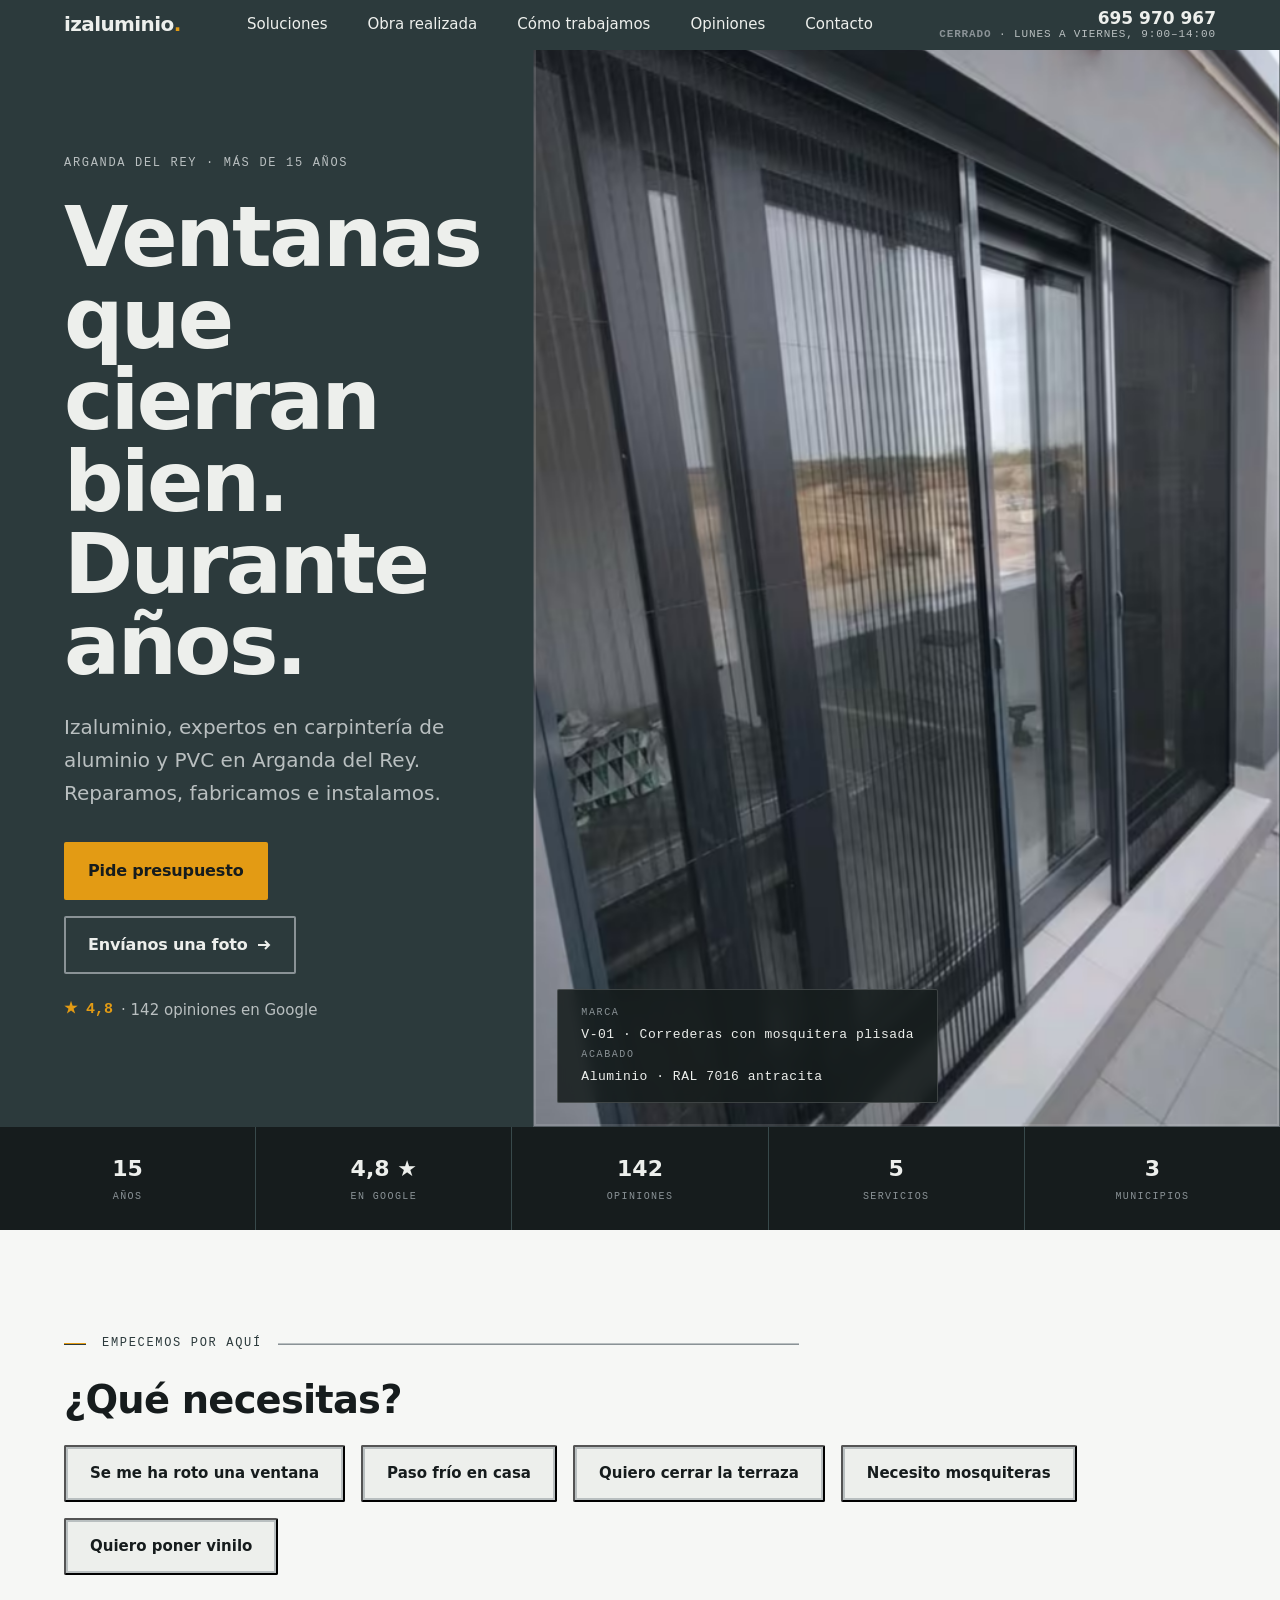
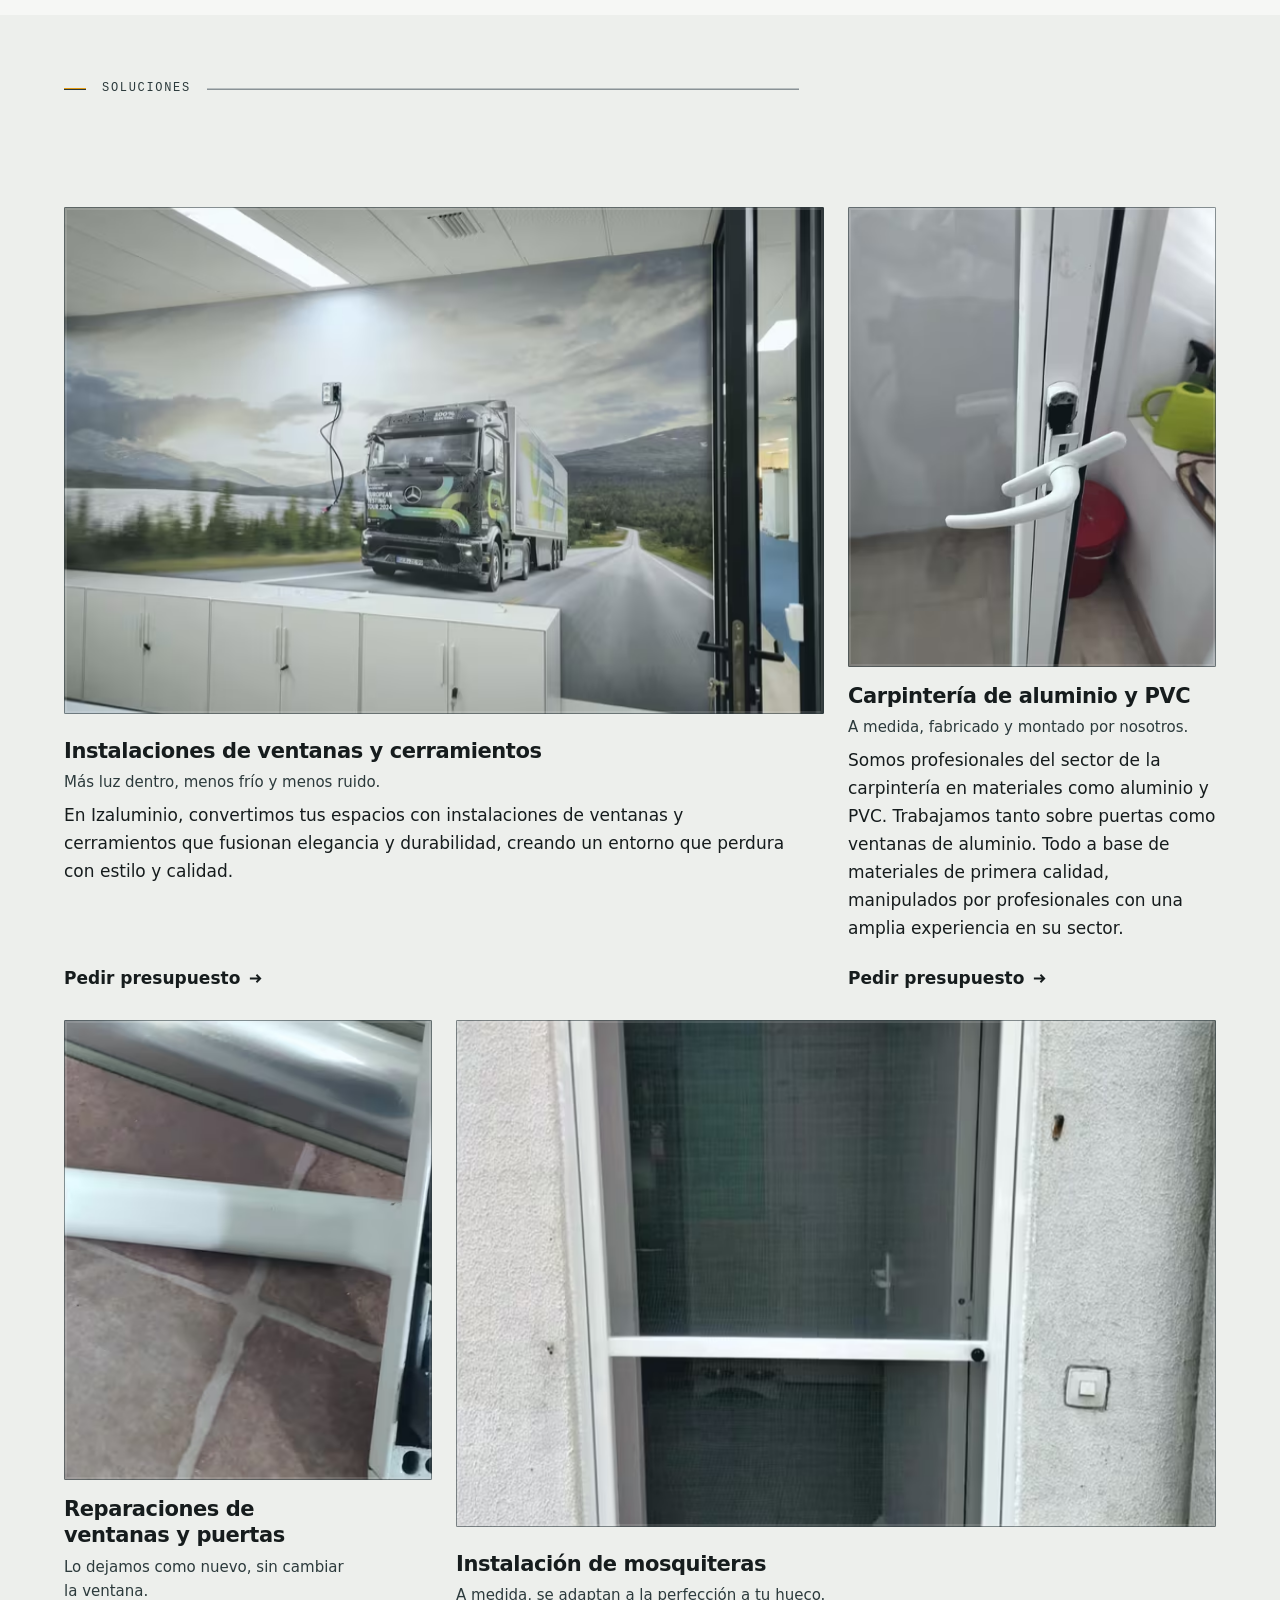
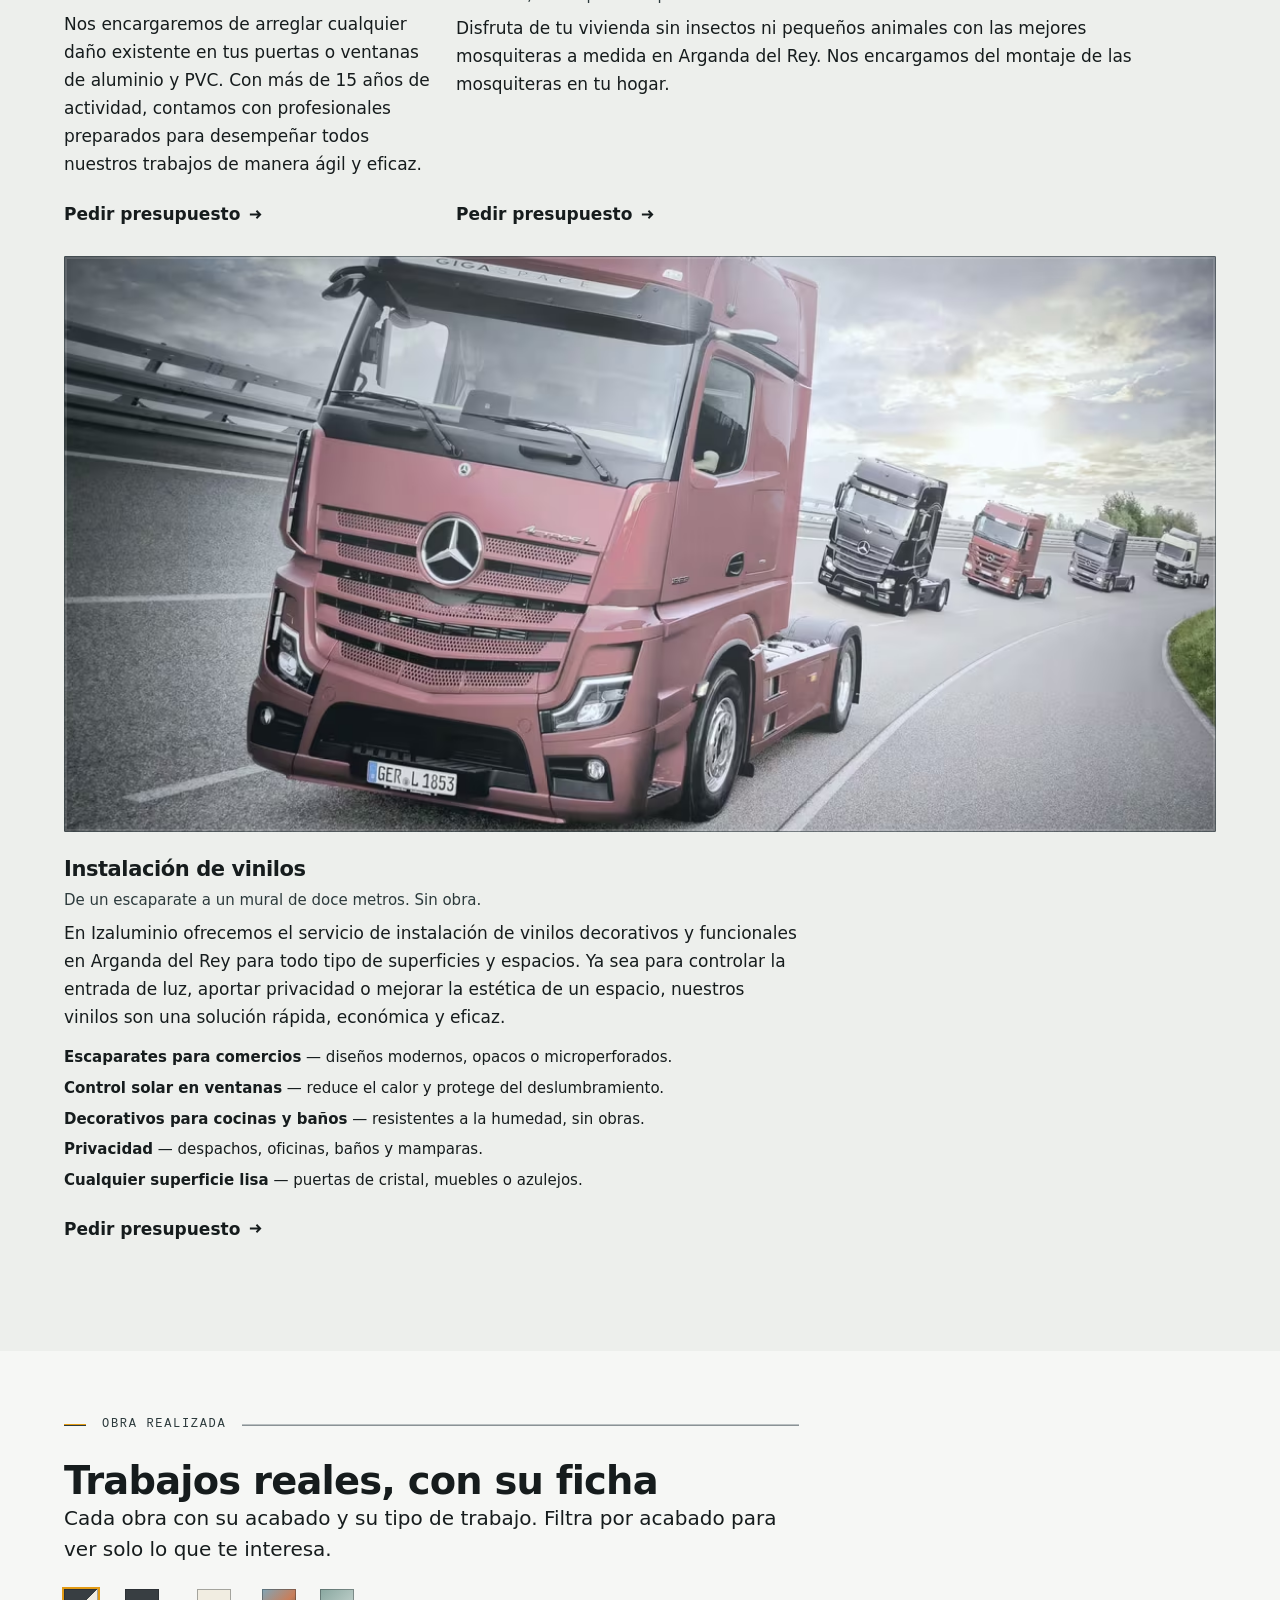
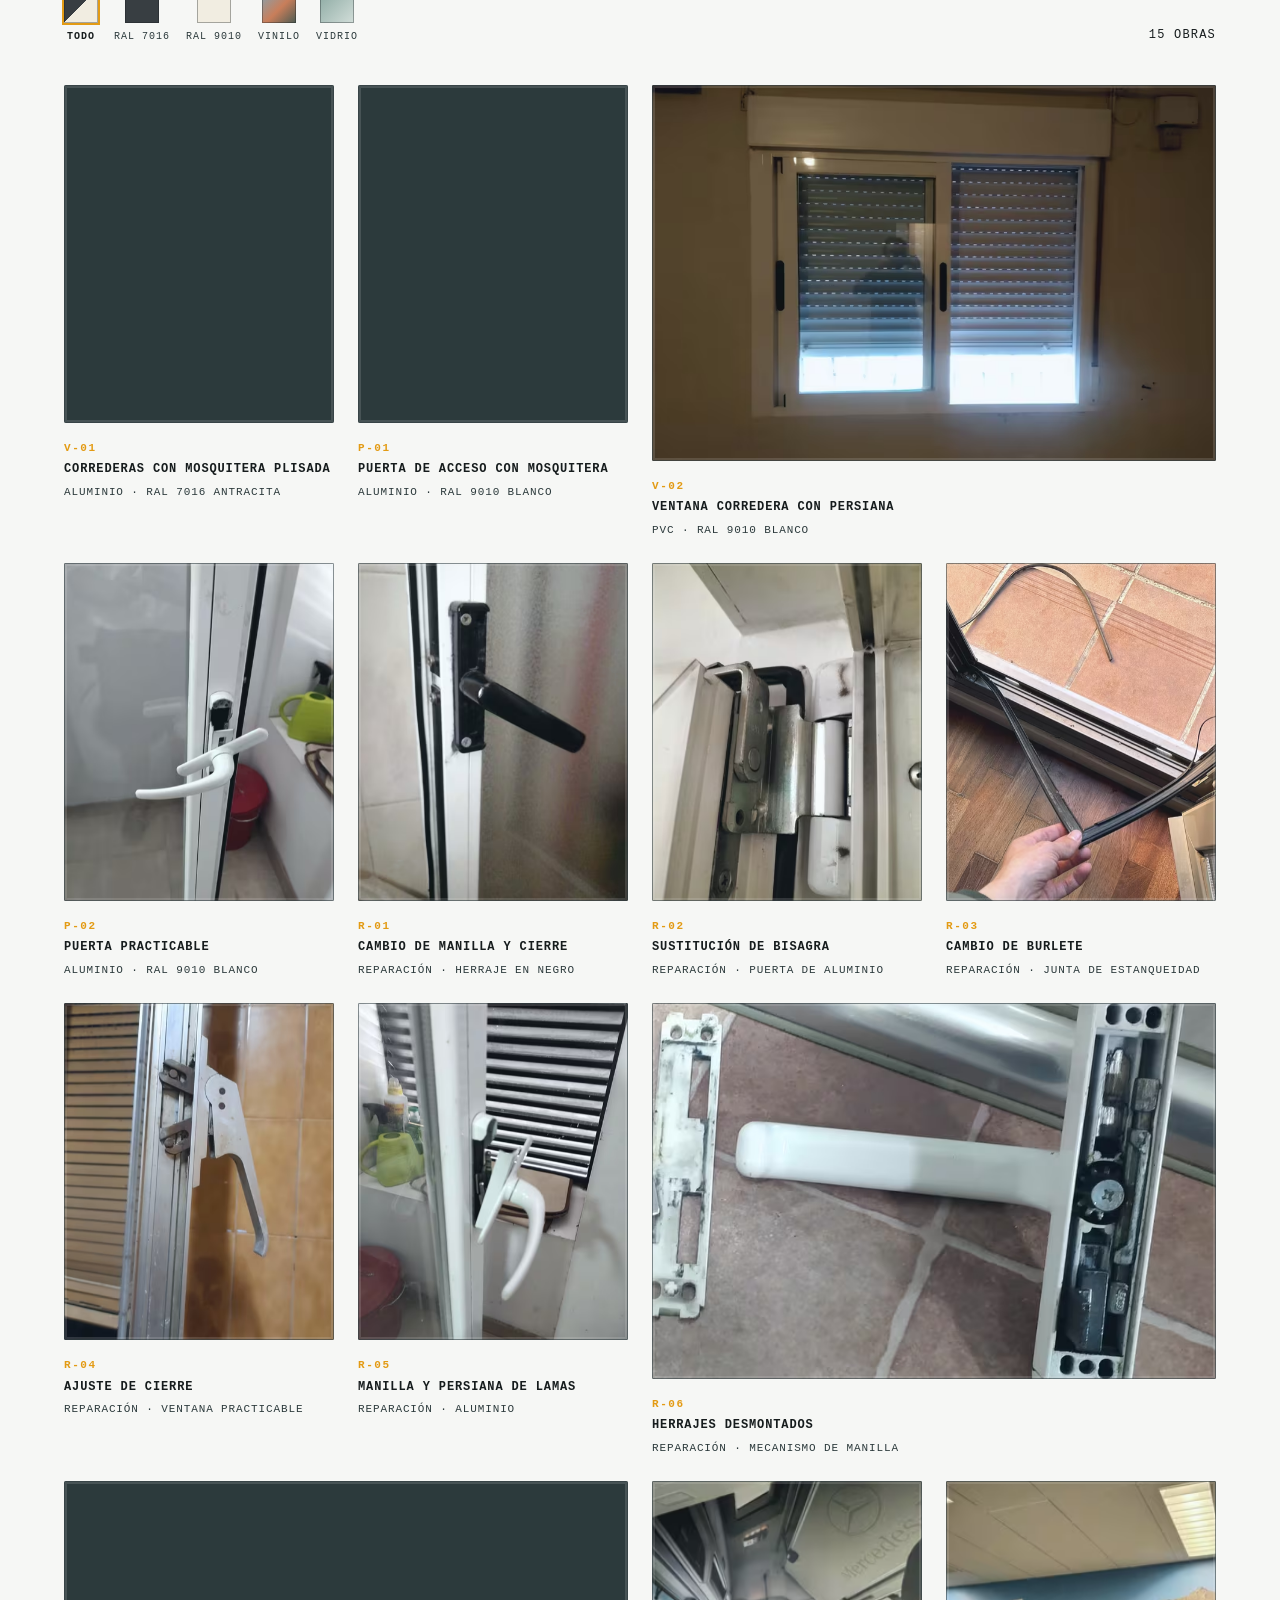
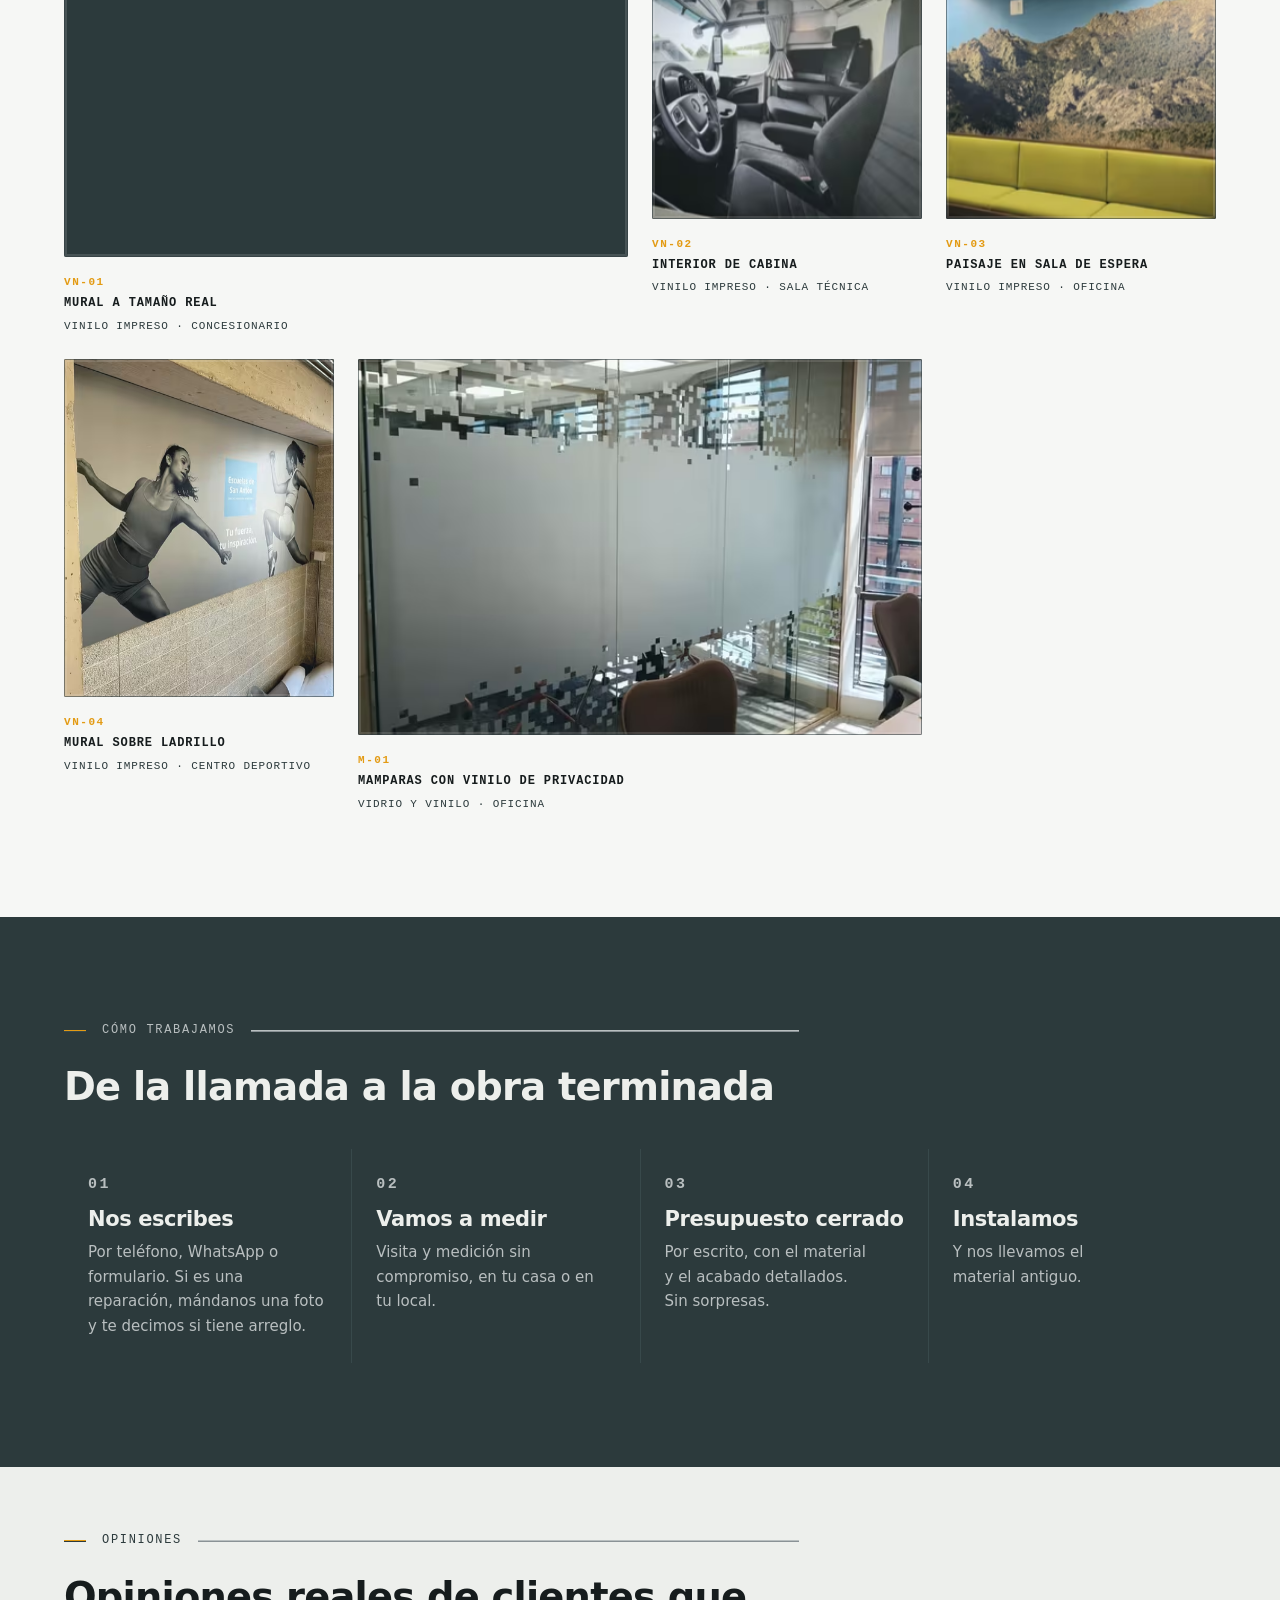
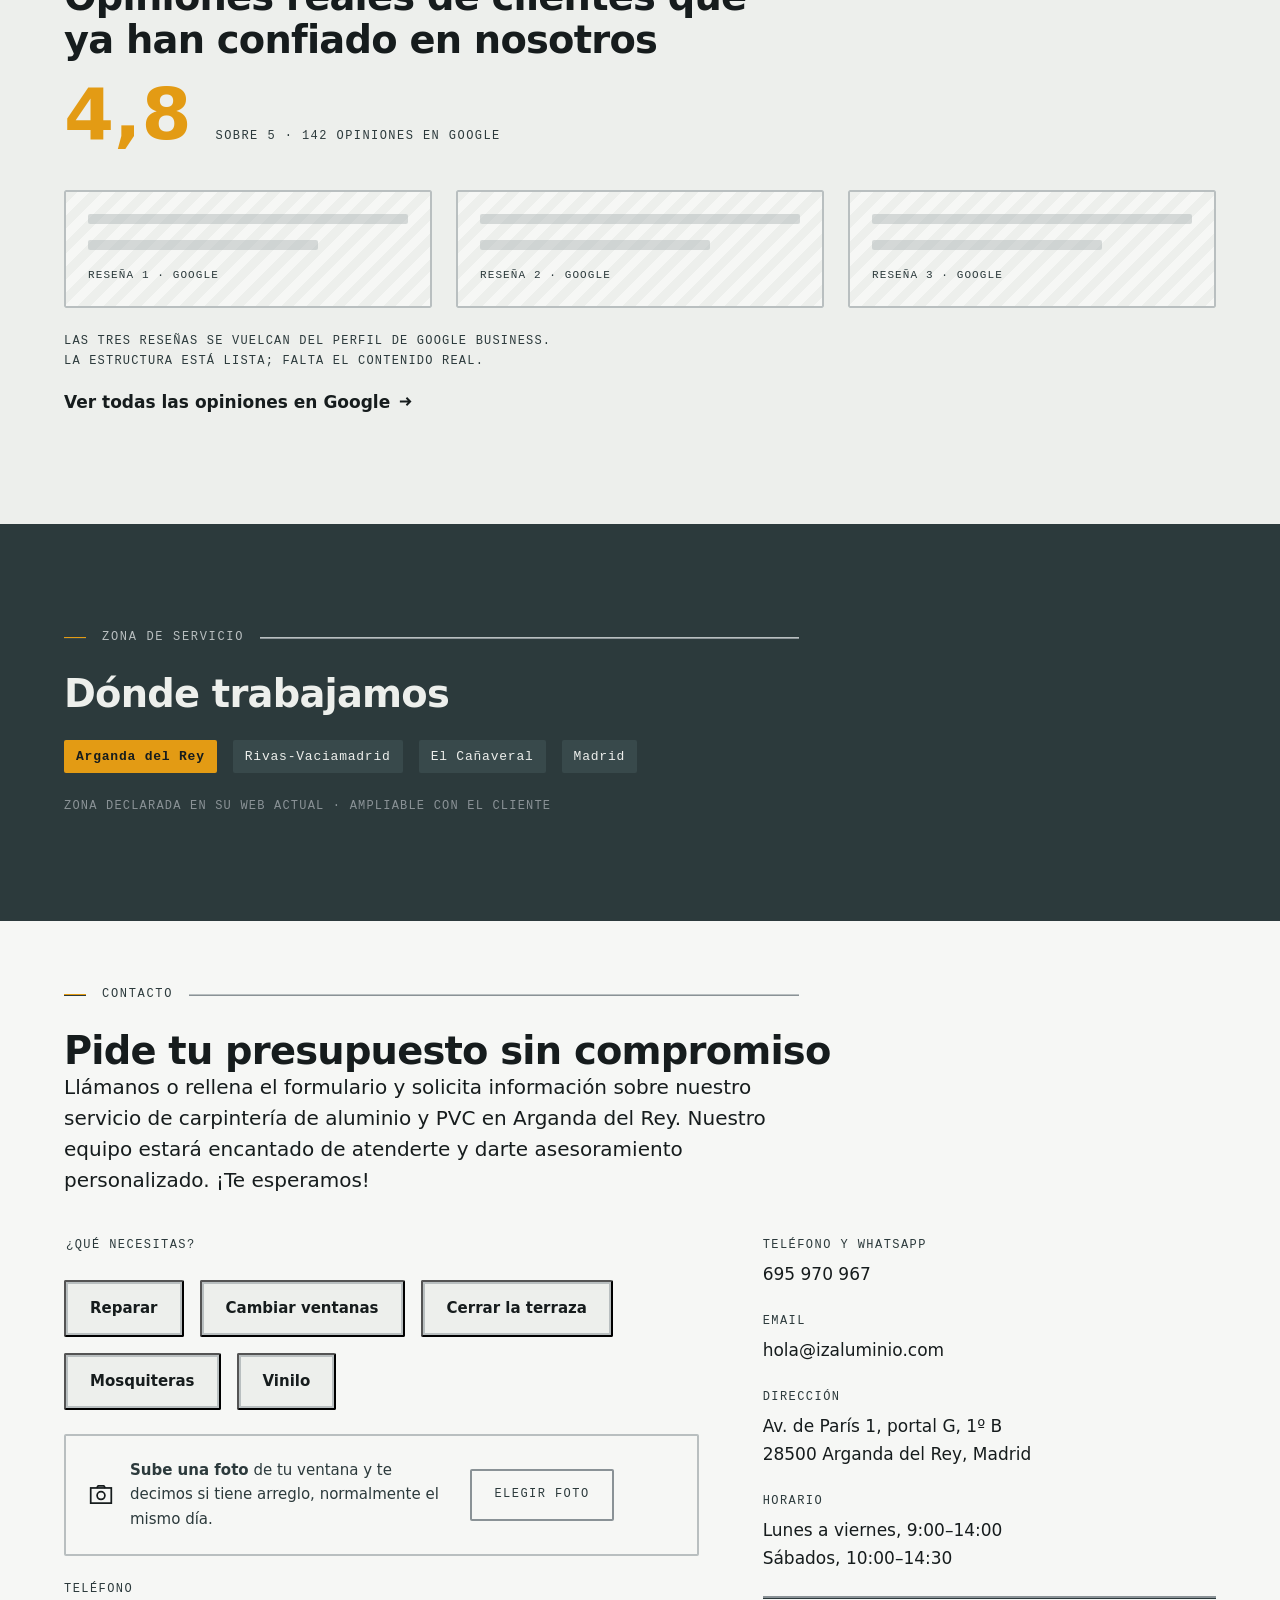
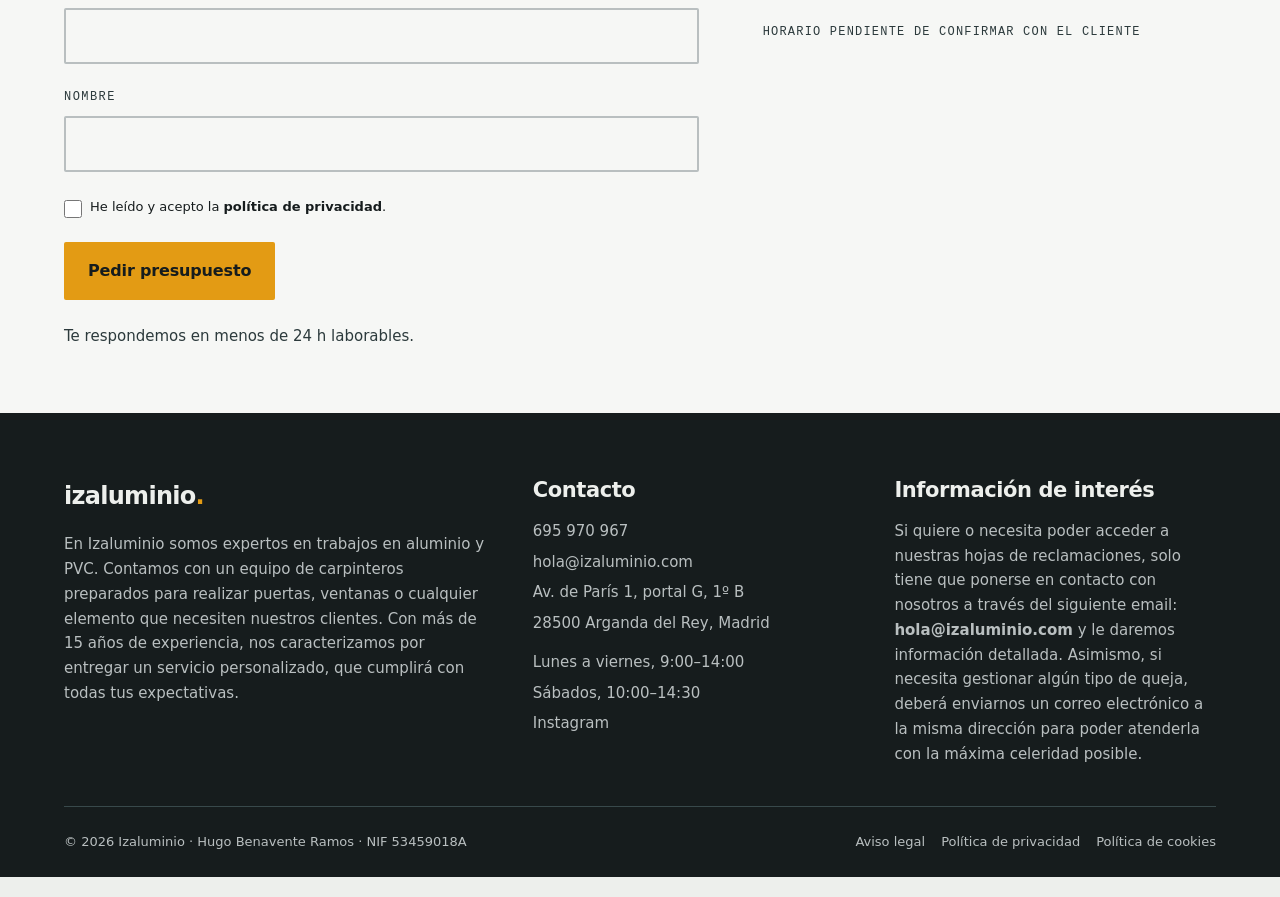
==== prototype/index.html @ 53ed97c4 "feat: prototipo de homepage — dirección "Hueco" Lo oscuro es el perfil, lo claro es el vidrio: las b" ====
<!DOCTYPE html>
<html lang="es">
<head>
<meta charset="UTF-8">
<script>document.documentElement.classList.add('js')</script>
<meta name="viewport" content="width=device-width, initial-scale=1">
<title>Carpintería de aluminio y PVC en Arganda del Rey | Izaluminio</title>
<meta name="description" content="Carpintería de aluminio y PVC en Arganda del Rey, de la mano de los mejores profesionales del sector. Reparación, instalación, cerramientos, mosquiteras y vinilos. ¡Llama ya!">
<meta name="theme-color" content="#2C3A3C">
<link rel="canonical" href="https://izaluminio.com/">

<meta property="og:type" content="website">
<meta property="og:locale" content="es_ES">
<meta property="og:title" content="Carpintería de aluminio y PVC en Arganda del Rey | Izaluminio">
<meta property="og:description" content="Más de 15 años reparando e instalando ventanas, puertas y cerramientos en Arganda del Rey, Rivas y El Cañaveral.">
<meta property="og:url" content="https://izaluminio.com/">
<meta property="og:image" content="https://izaluminio.com/assets/img/obra-correderas-antracita-1200.webp">
<meta name="twitter:card" content="summary_large_image">

<link rel="preload" href="assets/fonts/archivo.woff2" as="font" type="font/woff2" crossorigin>
<link rel="preload" href="assets/fonts/hanken-grotesk.woff2" as="font" type="font/woff2" crossorigin>
<link rel="stylesheet" href="assets/css/global.css">
<link rel="stylesheet" href="assets/css/home.css">
<link rel="icon" href="data:image/svg+xml,<svg xmlns='http://www.w3.org/2000/svg' viewBox='0 0 32 32'><rect width='32' height='32' fill='%232C3A3C'/><rect x='6' y='6' width='20' height='20' fill='none' stroke='%23E39B14' stroke-width='2.5'/><line x1='16' y1='6' x2='16' y2='26' stroke='%238A9296' stroke-width='2.5'/></svg>">
</head>
<body>

<a class="salta" href="#principal">Saltar al contenido</a>

<!-- ==================== CABECERA ==================== -->
<header class="cab" id="cabecera">
  <div class="env cab__fila">
    <a class="cab__marca" href="#principal">izaluminio<span>.</span></a>
    <nav class="cab__menu" aria-label="Principal">
      <a class="cab__link" href="#soluciones">Soluciones</a>
      <a class="cab__link" href="#obra">Obra realizada</a>
      <a class="cab__link" href="#proceso">Cómo trabajamos</a>
      <a class="cab__link" href="#opiniones">Opiniones</a>
      <a class="cab__link" href="#contacto">Contacto</a>
    </nav>
    <a class="cab__tel" href="tel:+34695970967">
      <strong>695 970 967</strong>
      <span class="cab__horario" id="estado-horario"><b>·</b> Lunes a viernes, 9:00–14:00</span>
    </a>
  </div>
</header>

<main id="principal">

<!-- ==================== HERO ==================== -->
<section class="hero" aria-labelledby="titulo-hero">
  <div class="hero__rejilla">

    <div class="hero__hoja">
      <p class="hero__kicker">
        <span class="cota__texto">Arganda del Rey · Más de 15 años</span>
      </p>

      <h1 class="hero__titulo" id="titulo-hero">Ventanas que cierran bien.<br>Durante años.</h1>

      <p class="hero__entradilla">
        Izaluminio, expertos en carpintería de aluminio y PVC en Arganda del Rey.
        Reparamos, fabricamos e instalamos.
      </p>

      <div class="hero__acciones">
        <a class="btn btn--ambar" href="#contacto">
          <span>Pide presupuesto</span>
        </a>
        <a class="btn btn--linea" href="https://wa.me/34695970967" rel="noopener">
          <span>Envíanos una foto</span>
          <svg width="16" height="16" viewBox="0 0 16 16" fill="none" aria-hidden="true"><path d="M2 8h11M9 4l4 4-4 4" stroke="currentColor" stroke-width="2"/></svg>
        </a>
      </div>

      <p class="hero__estrellas">
        <b>★ 4,8</b> · 142 opiniones en Google
      </p>
    </div>

    <div class="hero__vano">
      <figure class="hueco" data-mirada>
        <picture>
          <source type="image/avif" sizes="(min-width:960px) 58vw, 100vw"
            srcset="assets/img/obra-correderas-antracita-480.avif 480w,
                    assets/img/obra-correderas-antracita-768.avif 768w,
                    assets/img/obra-correderas-antracita-1200.avif 1200w">
          <img class="hueco__vista" src="assets/img/obra-correderas-antracita-1200.webp"
            sizes="(min-width:960px) 58vw, 100vw"
            srcset="assets/img/obra-correderas-antracita-480.webp 480w,
                    assets/img/obra-correderas-antracita-768.webp 768w,
                    assets/img/obra-correderas-antracita-1200.webp 1200w"
            width="1072" height="1340" fetchpriority="high" decoding="async"
            alt="Correderas de aluminio en acabado antracita con mosquitera plisada, instaladas en la fachada de una vivienda en Arganda del Rey">
        </picture>
        <figcaption class="hero__ficha">
          <dl>
            <dt>Marca</dt>
            <dd>V-01 · Correderas con mosquitera plisada</dd>
            <dt>Acabado</dt>
            <dd>Aluminio · RAL 7016 antracita</dd>
          </dl>
        </figcaption>
      </figure>
    </div>

  </div>

  <div class="hero__banda">
    <ul>
      <li><b>15</b><span>Años</span></li>
      <li><b>4,8 ★</b><span>En Google</span></li>
      <li><b>142</b><span>Opiniones</span></li>
      <li><b>5</b><span>Servicios</span></li>
      <li><b>3</b><span>Municipios</span></li>
    </ul>
  </div>
</section>

<!-- ==================== TRIAJE ==================== -->
<section class="seccion triaje" aria-labelledby="titulo-triaje">
  <div class="env">
    <p class="cota">
      <span class="cota__texto">Empecemos por aquí</span>
      <span class="cota__linea"></span>
    </p>
    <h2 id="titulo-triaje" class="entra">¿Qué necesitas?</h2>
    <div class="triaje__lista entra" data-retardo="1" role="group" aria-label="Elige tu caso">
      <button class="triaje__chip" type="button" aria-pressed="false" data-va="#contacto">Se me ha roto una ventana</button>
      <button class="triaje__chip" type="button" aria-pressed="false" data-va="#contacto">Paso frío en casa</button>
      <button class="triaje__chip" type="button" aria-pressed="false" data-va="#contacto">Quiero cerrar la terraza</button>
      <button class="triaje__chip" type="button" aria-pressed="false" data-va="#contacto">Necesito mosquiteras</button>
      <button class="triaje__chip" type="button" aria-pressed="false" data-va="#contacto">Quiero poner vinilo</button>
    </div>
  </div>
</section>

<!-- ==================== SOLUCIONES ==================== -->
<section class="seccion" id="soluciones" aria-labelledby="titulo-soluciones">
  <div class="env">
    <p class="cota">
      <span class="cota__texto">Soluciones</span>
      <span class="cota__linea"></span>
    </p>
    <h2 id="titulo-soluciones" class="entra">Conoce nuestros servicios</h2>

    <div class="sol__rejilla">

      <article class="sol__pieza entra">
        <figure class="hueco" data-mirada>
          <picture>
            <source type="image/avif" sizes="(min-width:1080px) 44vw, (min-width:640px) 50vw, 100vw"
              srcset="assets/img/hero-oficina-carpinteria-480.avif 480w, assets/img/hero-oficina-carpinteria-768.avif 768w, assets/img/hero-oficina-carpinteria-1200.avif 1200w">
            <img class="hueco__vista" src="assets/img/hero-oficina-carpinteria-768.webp" loading="lazy" decoding="async"
              sizes="(min-width:1080px) 44vw, (min-width:640px) 50vw, 100vw"
              srcset="assets/img/hero-oficina-carpinteria-480.webp 480w, assets/img/hero-oficina-carpinteria-768.webp 768w, assets/img/hero-oficina-carpinteria-1200.webp 1200w"
              width="2048" height="1365" alt="Correderas de aluminio en acabado antracita con mosquitera plisada, en la fachada de una vivienda">
          </picture>
        </figure>
        <div class="sol__cuerpo">
          <h3>Instalaciones de ventanas y cerramientos</h3>
          <p class="sol__claim">Más luz dentro, menos frío y menos ruido.</p>
          <p>En Izaluminio, convertimos tus espacios con instalaciones de ventanas y cerramientos que fusionan elegancia y durabilidad, creando un entorno que perdura con estilo y calidad.</p>
          <p class="sol__pie"><a class="enlace" href="#contacto">Pedir presupuesto <svg width="15" height="15" viewBox="0 0 16 16" fill="none" aria-hidden="true"><path d="M2 8h11M9 4l4 4-4 4" stroke="currentColor" stroke-width="2"/></svg></a></p>
        </div>
      </article>

      <article class="sol__pieza entra" data-retardo="1">
        <figure class="hueco" data-mirada>
          <picture>
            <source type="image/avif" sizes="(min-width:1080px) 22vw, (min-width:640px) 50vw, 100vw"
              srcset="assets/img/obra-puerta-interior-480.avif 480w, assets/img/obra-puerta-interior-768.avif 768w, assets/img/obra-puerta-interior-1200.avif 1200w">
            <img class="hueco__vista" src="assets/img/obra-puerta-interior-768.webp" loading="lazy" decoding="async"
              sizes="(min-width:1080px) 22vw, (min-width:640px) 50vw, 100vw"
              srcset="assets/img/obra-puerta-interior-480.webp 480w, assets/img/obra-puerta-interior-768.webp 768w, assets/img/obra-puerta-interior-1200.webp 1200w"
              width="1197" height="1496" alt="Puerta practicable de aluminio blanco instalada en el interior de una vivienda">
          </picture>
        </figure>
        <div class="sol__cuerpo">
          <h3>Carpintería de aluminio y PVC</h3>
          <p class="sol__claim">A medida, fabricado y montado por nosotros.</p>
          <p>Somos profesionales del sector de la carpintería en materiales como aluminio y PVC. Trabajamos tanto sobre puertas como ventanas de aluminio. Todo a base de materiales de primera calidad, manipulados por profesionales con una amplia experiencia en su sector.</p>
          <p class="sol__pie"><a class="enlace" href="#contacto">Pedir presupuesto <svg width="15" height="15" viewBox="0 0 16 16" fill="none" aria-hidden="true"><path d="M2 8h11M9 4l4 4-4 4" stroke="currentColor" stroke-width="2"/></svg></a></p>
        </div>
      </article>

      <article class="sol__pieza entra" data-retardo="2">
        <figure class="hueco" data-mirada>
          <picture>
            <source type="image/avif" sizes="(min-width:1080px) 44vw, (min-width:640px) 50vw, 100vw"
              srcset="assets/img/detalle-herrajes-480.avif 480w, assets/img/detalle-herrajes-768.avif 768w, assets/img/detalle-herrajes-1200.avif 1200w">
            <img class="hueco__vista" src="assets/img/detalle-herrajes-768.webp" loading="lazy" decoding="async"
              sizes="(min-width:1080px) 44vw, (min-width:640px) 50vw, 100vw"
              srcset="assets/img/detalle-herrajes-480.webp 480w, assets/img/detalle-herrajes-768.webp 768w, assets/img/detalle-herrajes-1200.webp 1200w"
              width="1781" height="1187" alt="Herrajes de una manilla de ventana desmontados durante una reparación">
          </picture>
        </figure>
        <div class="sol__cuerpo">
          <h3>Reparaciones de ventanas y puertas</h3>
          <p class="sol__claim">Lo dejamos como nuevo, sin cambiar la ventana.</p>
          <p>Nos encargaremos de arreglar cualquier daño existente en tus puertas o ventanas de aluminio y PVC. Con más de 15 años de actividad, contamos con profesionales preparados para desempeñar todos nuestros trabajos de manera ágil y eficaz.</p>
          <p class="sol__pie"><a class="enlace" href="#contacto">Pedir presupuesto <svg width="15" height="15" viewBox="0 0 16 16" fill="none" aria-hidden="true"><path d="M2 8h11M9 4l4 4-4 4" stroke="currentColor" stroke-width="2"/></svg></a></p>
        </div>
      </article>

      <article class="sol__pieza entra" data-retardo="3">
        <figure class="hueco" data-mirada>
          <picture>
            <source type="image/avif" sizes="(min-width:1080px) 44vw, (min-width:640px) 50vw, 100vw"
              srcset="assets/img/obra-puerta-mosquitera-480.avif 480w, assets/img/obra-puerta-mosquitera-768.avif 768w, assets/img/obra-puerta-mosquitera-1200.avif 1200w">
            <img class="hueco__vista" src="assets/img/obra-puerta-mosquitera-768.webp" loading="lazy" decoding="async"
              sizes="(min-width:1080px) 44vw, (min-width:640px) 50vw, 100vw"
              srcset="assets/img/obra-puerta-mosquitera-480.webp 480w, assets/img/obra-puerta-mosquitera-768.webp 768w, assets/img/obra-puerta-mosquitera-1200.webp 1200w"
              width="1080" height="1350" alt="Puerta de aluminio blanco con mosquitera instalada en el acceso a una vivienda">
          </picture>
        </figure>
        <div class="sol__cuerpo">
          <h3>Instalación de mosquiteras</h3>
          <p class="sol__claim">A medida, se adaptan a la perfección a tu hueco.</p>
          <p>Disfruta de tu vivienda sin insectos ni pequeños animales con las mejores mosquiteras a medida en Arganda del Rey. Nos encargamos del montaje de las mosquiteras en tu hogar.</p>
          <p class="sol__pie"><a class="enlace" href="#contacto">Pedir presupuesto <svg width="15" height="15" viewBox="0 0 16 16" fill="none" aria-hidden="true"><path d="M2 8h11M9 4l4 4-4 4" stroke="currentColor" stroke-width="2"/></svg></a></p>
        </div>
      </article>

      <article class="sol__pieza entra" data-retardo="4">
        <figure class="hueco" data-mirada>
          <picture>
            <source type="image/avif" sizes="(min-width:1080px) 90vw, 100vw"
              srcset="assets/img/vinilo-camion-mercedes-768.avif 768w, assets/img/vinilo-camion-mercedes-1200.avif 1200w, assets/img/vinilo-camion-mercedes-1800.avif 1800w">
            <img class="hueco__vista" src="assets/img/vinilo-camion-mercedes-1200.webp" loading="lazy" decoding="async"
              sizes="(min-width:1080px) 90vw, 100vw"
              srcset="assets/img/vinilo-camion-mercedes-768.webp 768w, assets/img/vinilo-camion-mercedes-1200.webp 1200w, assets/img/vinilo-camion-mercedes-1800.webp 1800w"
              width="2048" height="1365" alt="Mural de vinilo de gran formato con un camión Mercedes-Benz Actros impreso a tamaño real en la pared de un concesionario">
          </picture>
        </figure>
        <div class="sol__cuerpo">
          <h3>Instalación de vinilos</h3>
          <p class="sol__claim">De un escaparate a un mural de doce metros. Sin obra.</p>
          <p>En Izaluminio ofrecemos el servicio de instalación de vinilos decorativos y funcionales en Arganda del Rey para todo tipo de superficies y espacios. Ya sea para controlar la entrada de luz, aportar privacidad o mejorar la estética de un espacio, nuestros vinilos son una solución rápida, económica y eficaz.</p>
          <ul style="display:grid;gap:6px;margin-top:8px;font-size:var(--t-small)">
            <li><strong>Escaparates para comercios</strong> — diseños modernos, opacos o microperforados.</li>
            <li><strong>Control solar en ventanas</strong> — reduce el calor y protege del deslumbramiento.</li>
            <li><strong>Decorativos para cocinas y baños</strong> — resistentes a la humedad, sin obras.</li>
            <li><strong>Privacidad</strong> — despachos, oficinas, baños y mamparas.</li>
            <li><strong>Cualquier superficie lisa</strong> — puertas de cristal, muebles o azulejos.</li>
          </ul>
          <p class="sol__pie"><a class="enlace" href="#contacto">Pedir presupuesto <svg width="15" height="15" viewBox="0 0 16 16" fill="none" aria-hidden="true"><path d="M2 8h11M9 4l4 4-4 4" stroke="currentColor" stroke-width="2"/></svg></a></p>
        </div>
      </article>

    </div>
  </div>
</section>

<!-- ==================== OBRA REALIZADA ==================== -->
<section class="seccion obra" id="obra" aria-labelledby="titulo-obra">
  <div class="env">
    <p class="cota">
      <span class="cota__texto">Obra realizada</span>
      <span class="cota__linea"></span>
    </p>
    <h2 id="titulo-obra" class="entra">Trabajos reales, con su ficha</h2>
    <p class="lead entra" data-retardo="1">Cada obra con su acabado y su tipo de trabajo. Filtra por acabado para ver solo lo que te interesa.</p>

    <div class="obra__control entra" data-retardo="2">
      <div class="ral" role="group" aria-label="Filtrar por acabado">
        <button class="ral__chip" type="button" aria-pressed="true" data-acabado="todo">
          <span class="ral__muestra" style="background:linear-gradient(135deg,#383E42 0 50%,#F1EDE1 50% 100%)"></span>
          <span class="ral__cod">Todo</span>
        </button>
        <button class="ral__chip" type="button" aria-pressed="false" data-acabado="7016">
          <span class="ral__muestra" style="background:#383E42"></span>
          <span class="ral__cod">RAL 7016</span>
        </button>
        <button class="ral__chip" type="button" aria-pressed="false" data-acabado="9010">
          <span class="ral__muestra" style="background:#F1EDE1"></span>
          <span class="ral__cod">RAL 9010</span>
        </button>
        <button class="ral__chip" type="button" aria-pressed="false" data-acabado="vinilo">
          <span class="ral__muestra" style="background:linear-gradient(135deg,#7FA6B8,#C97E5A 55%,#4C5B52)"></span>
          <span class="ral__cod">Vinilo</span>
        </button>
        <button class="ral__chip" type="button" aria-pressed="false" data-acabado="vidrio">
          <span class="ral__muestra" style="background:linear-gradient(135deg,rgba(124,158,150,.9),rgba(206,219,214,.9))"></span>
          <span class="ral__cod">Vidrio</span>
        </button>
      </div>
      <p class="dato" aria-live="polite" id="obra-cuenta">15 obras</p>
    </div>

    <div class="obra__rejilla" id="obra-rejilla">

      <article class="obra__pieza" data-acabado="7016">
        <figure class="hueco" data-mirada>
          <picture><source type="image/avif" sizes="(min-width:900px) 24vw, 50vw" srcset="assets/img/obra-correderas-antracita-480.avif 480w, assets/img/obra-correderas-antracita-768.avif 768w">
          <img class="hueco__vista" src="assets/img/obra-correderas-antracita-480.webp" loading="lazy" decoding="async" sizes="(min-width:900px) 24vw, 50vw" srcset="assets/img/obra-correderas-antracita-480.webp 480w, assets/img/obra-correderas-antracita-768.webp 768w" width="1072" height="1340" alt="Correderas de aluminio antracita con mosquitera plisada en fachada"></picture>
        </figure>
        <div class="obra__ficha"><span class="obra__marca">V-01</span><b>Correderas con mosquitera plisada</b><span>Aluminio · RAL 7016 antracita</span></div>
      </article>

      <article class="obra__pieza" data-acabado="9010">
        <figure class="hueco" data-mirada>
          <picture><source type="image/avif" sizes="(min-width:900px) 24vw, 50vw" srcset="assets/img/obra-puerta-mosquitera-480.avif 480w, assets/img/obra-puerta-mosquitera-768.avif 768w">
          <img class="hueco__vista" src="assets/img/obra-puerta-mosquitera-480.webp" loading="lazy" decoding="async" sizes="(min-width:900px) 24vw, 50vw" srcset="assets/img/obra-puerta-mosquitera-480.webp 480w, assets/img/obra-puerta-mosquitera-768.webp 768w" width="1080" height="1350" alt="Puerta de aluminio blanco con mosquitera"></picture>
        </figure>
        <div class="obra__ficha"><span class="obra__marca">P-01</span><b>Puerta de acceso con mosquitera</b><span>Aluminio · RAL 9010 blanco</span></div>
      </article>

      <article class="obra__pieza" data-acabado="9010" data-formato="ancho">
        <figure class="hueco" data-mirada>
          <picture><source type="image/avif" sizes="(min-width:900px) 48vw, 100vw" srcset="assets/img/obra-ventana-persianas-480.avif 480w, assets/img/obra-ventana-persianas-768.avif 768w, assets/img/obra-ventana-persianas-1200.avif 1200w">
          <img class="hueco__vista" src="assets/img/obra-ventana-persianas-768.webp" loading="lazy" decoding="async" sizes="(min-width:900px) 48vw, 100vw" srcset="assets/img/obra-ventana-persianas-480.webp 480w, assets/img/obra-ventana-persianas-768.webp 768w, assets/img/obra-ventana-persianas-1200.webp 1200w" width="1600" height="1067" alt="Ventana corredera con persiana vista desde el interior"></picture>
        </figure>
        <div class="obra__ficha"><span class="obra__marca">V-02</span><b>Ventana corredera con persiana</b><span>PVC · RAL 9010 blanco</span></div>
      </article>

      <article class="obra__pieza" data-acabado="9010">
        <figure class="hueco" data-mirada>
          <picture><source type="image/avif" sizes="(min-width:900px) 24vw, 50vw" srcset="assets/img/obra-puerta-interior-480.avif 480w, assets/img/obra-puerta-interior-768.avif 768w">
          <img class="hueco__vista" src="assets/img/obra-puerta-interior-480.webp" loading="lazy" decoding="async" sizes="(min-width:900px) 24vw, 50vw" srcset="assets/img/obra-puerta-interior-480.webp 480w, assets/img/obra-puerta-interior-768.webp 768w" width="1197" height="1496" alt="Puerta practicable de aluminio blanco vista desde el interior de una vivienda"></picture>
        </figure>
        <div class="obra__ficha"><span class="obra__marca">P-02</span><b>Puerta practicable</b><span>Aluminio · RAL 9010 blanco</span></div>
      </article>

      <article class="obra__pieza" data-acabado="7016">
        <figure class="hueco" data-mirada>
          <picture><source type="image/avif" sizes="(min-width:900px) 24vw, 50vw" srcset="assets/img/detalle-manilla-negra-480.avif 480w, assets/img/detalle-manilla-negra-768.avif 768w">
          <img class="hueco__vista" src="assets/img/detalle-manilla-negra-480.webp" loading="lazy" decoding="async" sizes="(min-width:900px) 24vw, 50vw" srcset="assets/img/detalle-manilla-negra-480.webp 480w, assets/img/detalle-manilla-negra-768.webp 768w" width="1056" height="1320" alt="Detalle de manilla negra sobre perfil de aluminio blanco"></picture>
        </figure>
        <div class="obra__ficha"><span class="obra__marca">R-01</span><b>Cambio de manilla y cierre</b><span>Reparación · herraje en negro</span></div>
      </article>

      <article class="obra__pieza" data-acabado="9010">
        <figure class="hueco" data-mirada>
          <picture><source type="image/avif" sizes="(min-width:900px) 24vw, 50vw" srcset="assets/img/detalle-bisagra-480.avif 480w, assets/img/detalle-bisagra-768.avif 768w">
          <img class="hueco__vista" src="assets/img/detalle-bisagra-480.webp" loading="lazy" decoding="async" sizes="(min-width:900px) 24vw, 50vw" srcset="assets/img/detalle-bisagra-480.webp 480w, assets/img/detalle-bisagra-768.webp 768w" width="1500" height="1875" alt="Detalle macro de una bisagra de puerta de aluminio"></picture>
        </figure>
        <div class="obra__ficha"><span class="obra__marca">R-02</span><b>Sustitución de bisagra</b><span>Reparación · puerta de aluminio</span></div>
      </article>

      <article class="obra__pieza" data-acabado="9010">
        <figure class="hueco" data-mirada>
          <picture><source type="image/avif" sizes="(min-width:900px) 24vw, 50vw" srcset="assets/img/detalle-burlete-480.avif 480w, assets/img/detalle-burlete-768.avif 768w">
          <img class="hueco__vista" src="assets/img/detalle-burlete-480.webp" loading="lazy" decoding="async" sizes="(min-width:900px) 24vw, 50vw" srcset="assets/img/detalle-burlete-480.webp 480w, assets/img/detalle-burlete-768.webp 768w" width="1152" height="1440" alt="Sustitución del burlete de goma de una ventana corredera"></picture>
        </figure>
        <div class="obra__ficha"><span class="obra__marca">R-03</span><b>Cambio de burlete</b><span>Reparación · junta de estanqueidad</span></div>
      </article>

      <article class="obra__pieza" data-acabado="9010">
        <figure class="hueco" data-mirada>
          <picture><source type="image/avif" sizes="(min-width:900px) 24vw, 50vw" srcset="assets/img/detalle-cierre-persiana-480.avif 480w, assets/img/detalle-cierre-persiana-768.avif 768w">
          <img class="hueco__vista" src="assets/img/detalle-cierre-persiana-480.webp" loading="lazy" decoding="async" sizes="(min-width:900px) 24vw, 50vw" srcset="assets/img/detalle-cierre-persiana-480.webp 480w, assets/img/detalle-cierre-persiana-768.webp 768w" width="1500" height="1875" alt="Detalle del cierre de una ventana junto a una persiana de lamas"></picture>
        </figure>
        <div class="obra__ficha"><span class="obra__marca">R-04</span><b>Ajuste de cierre</b><span>Reparación · ventana practicable</span></div>
      </article>

      <article class="obra__pieza" data-acabado="9010">
        <figure class="hueco" data-mirada>
          <picture><source type="image/avif" sizes="(min-width:900px) 24vw, 50vw" srcset="assets/img/detalle-manilla-lamas-480.avif 480w, assets/img/detalle-manilla-lamas-768.avif 768w">
          <img class="hueco__vista" src="assets/img/detalle-manilla-lamas-480.webp" loading="lazy" decoding="async" sizes="(min-width:900px) 24vw, 50vw" srcset="assets/img/detalle-manilla-lamas-480.webp 480w, assets/img/detalle-manilla-lamas-768.webp 768w" width="1197" height="1496" alt="Manilla de ventana junto a una persiana de lamas de aluminio"></picture>
        </figure>
        <div class="obra__ficha"><span class="obra__marca">R-05</span><b>Manilla y persiana de lamas</b><span>Reparación · aluminio</span></div>
      </article>

      <article class="obra__pieza" data-acabado="9010" data-formato="ancho">
        <figure class="hueco" data-mirada>
          <picture><source type="image/avif" sizes="(min-width:900px) 48vw, 100vw" srcset="assets/img/detalle-herrajes-480.avif 480w, assets/img/detalle-herrajes-768.avif 768w, assets/img/detalle-herrajes-1200.avif 1200w">
          <img class="hueco__vista" src="assets/img/detalle-herrajes-768.webp" loading="lazy" decoding="async" sizes="(min-width:900px) 48vw, 100vw" srcset="assets/img/detalle-herrajes-480.webp 480w, assets/img/detalle-herrajes-768.webp 768w, assets/img/detalle-herrajes-1200.webp 1200w" width="1781" height="1187" alt="Herrajes de manilla desmontados sobre el suelo durante una reparación"></picture>
        </figure>
        <div class="obra__ficha"><span class="obra__marca">R-06</span><b>Herrajes desmontados</b><span>Reparación · mecanismo de manilla</span></div>
      </article>

      <article class="obra__pieza" data-acabado="vinilo" data-formato="ancho">
        <figure class="hueco" data-mirada>
          <picture><source type="image/avif" sizes="(min-width:900px) 48vw, 100vw" srcset="assets/img/vinilo-camion-mercedes-480.avif 480w, assets/img/vinilo-camion-mercedes-768.avif 768w, assets/img/vinilo-camion-mercedes-1200.avif 1200w">
          <img class="hueco__vista" src="assets/img/vinilo-camion-mercedes-768.webp" loading="lazy" decoding="async" sizes="(min-width:900px) 48vw, 100vw" srcset="assets/img/vinilo-camion-mercedes-480.webp 480w, assets/img/vinilo-camion-mercedes-768.webp 768w, assets/img/vinilo-camion-mercedes-1200.webp 1200w" width="2048" height="1365" alt="Mural de vinilo con un camión Mercedes-Benz Actros impreso a tamaño real"></picture>
        </figure>
        <div class="obra__ficha"><span class="obra__marca">VN-01</span><b>Mural a tamaño real</b><span>Vinilo impreso · concesionario</span></div>
      </article>

      <article class="obra__pieza" data-acabado="vinilo">
        <figure class="hueco" data-mirada>
          <picture><source type="image/avif" sizes="(min-width:900px) 24vw, 50vw" srcset="assets/img/vinilo-cabina-mercedes-480.avif 480w, assets/img/vinilo-cabina-mercedes-768.avif 768w">
          <img class="hueco__vista" src="assets/img/vinilo-cabina-mercedes-480.webp" loading="lazy" decoding="async" sizes="(min-width:900px) 24vw, 50vw" srcset="assets/img/vinilo-cabina-mercedes-480.webp 480w, assets/img/vinilo-cabina-mercedes-768.webp 768w" width="2048" height="1365" alt="Vinilo mural con el interior de una cabina de camión impreso en la pared de una sala"></picture>
        </figure>
        <div class="obra__ficha"><span class="obra__marca">VN-02</span><b>Interior de cabina</b><span>Vinilo impreso · sala técnica</span></div>
      </article>

      <article class="obra__pieza" data-acabado="vinilo">
        <figure class="hueco" data-mirada>
          <picture><source type="image/avif" sizes="(min-width:900px) 24vw, 50vw" srcset="assets/img/vinilo-paisaje-sala-480.avif 480w, assets/img/vinilo-paisaje-sala-768.avif 768w">
          <img class="hueco__vista" src="assets/img/vinilo-paisaje-sala-480.webp" loading="lazy" decoding="async" sizes="(min-width:900px) 24vw, 50vw" srcset="assets/img/vinilo-paisaje-sala-480.webp 480w, assets/img/vinilo-paisaje-sala-768.webp 768w" width="2048" height="1365" alt="Mural de vinilo con un paisaje de montaña en una sala de espera"></picture>
        </figure>
        <div class="obra__ficha"><span class="obra__marca">VN-03</span><b>Paisaje en sala de espera</b><span>Vinilo impreso · oficina</span></div>
      </article>

      <article class="obra__pieza" data-acabado="vinilo">
        <figure class="hueco" data-mirada>
          <picture><source type="image/avif" sizes="(min-width:900px) 24vw, 50vw" srcset="assets/img/vinilo-deportista-480.avif 480w, assets/img/vinilo-deportista-768.avif 768w">
          <img class="hueco__vista" src="assets/img/vinilo-deportista-480.webp" loading="lazy" decoding="async" sizes="(min-width:900px) 24vw, 50vw" srcset="assets/img/vinilo-deportista-480.webp 480w, assets/img/vinilo-deportista-768.webp 768w" width="1536" height="1920" alt="Vinilo mural de gran formato sobre una pared de ladrillo en un centro deportivo"></picture>
        </figure>
        <div class="obra__ficha"><span class="obra__marca">VN-04</span><b>Mural sobre ladrillo</b><span>Vinilo impreso · centro deportivo</span></div>
      </article>

      <article class="obra__pieza" data-acabado="vidrio" data-formato="ancho">
        <figure class="hueco" data-mirada>
          <picture><source type="image/avif" sizes="(min-width:900px) 48vw, 100vw" srcset="assets/img/obra-mamparas-oficina-480.avif 480w, assets/img/obra-mamparas-oficina-768.avif 768w, assets/img/obra-mamparas-oficina-1200.avif 1200w">
          <img class="hueco__vista" src="assets/img/obra-mamparas-oficina-768.webp" loading="lazy" decoding="async" sizes="(min-width:900px) 48vw, 100vw" srcset="assets/img/obra-mamparas-oficina-480.webp 480w, assets/img/obra-mamparas-oficina-768.webp 768w, assets/img/obra-mamparas-oficina-1200.webp 1200w" width="1600" height="800" alt="Mamparas de cristal con vinilo de privacidad separando espacios en una oficina"></picture>
        </figure>
        <div class="obra__ficha"><span class="obra__marca">M-01</span><b>Mamparas con vinilo de privacidad</b><span>Vidrio y vinilo · oficina</span></div>
      </article>

      <p class="obra__vacio" hidden id="obra-vacio">No hay obras con este acabado. <button class="enlace" type="button" data-reset>Ver todas</button></p>
    </div>
  </div>
</section>

<!-- ==================== PROCESO ==================== -->
<section class="seccion seccion--vidrio sobre-vidrio" id="proceso" aria-labelledby="titulo-proceso">
  <div class="env">
    <p class="cota">
      <span class="cota__texto">Cómo trabajamos</span>
      <span class="cota__linea"></span>
    </p>
    <h2 id="titulo-proceso" class="entra" style="color:var(--luz)">De la llamada a la obra terminada</h2>
    <div class="proceso__rejilla">
      <div class="proceso__paso entra"><p class="proceso__num">01</p><h3>Nos escribes</h3><p>Por teléfono, WhatsApp o formulario. Si es una reparación, mándanos una foto y te decimos si tiene arreglo.</p></div>
      <div class="proceso__paso entra" data-retardo="1"><p class="proceso__num">02</p><h3>Vamos a medir</h3><p>Visita y medición sin compromiso, en tu casa o en tu local.</p></div>
      <div class="proceso__paso entra" data-retardo="2"><p class="proceso__num">03</p><h3>Presupuesto cerrado</h3><p>Por escrito, con el material y el acabado detallados. Sin sorpresas.</p></div>
      <div class="proceso__paso entra" data-retardo="3"><p class="proceso__num">04</p><h3>Instalamos</h3><p>Y nos llevamos el material antiguo.</p></div>
    </div>
  </div>
</section>

<!-- ==================== OPINIONES ==================== -->
<section class="seccion" id="opiniones" aria-labelledby="titulo-opiniones">
  <div class="env">
    <p class="cota">
      <span class="cota__texto">Opiniones</span>
      <span class="cota__linea"></span>
    </p>
    <h2 id="titulo-opiniones" class="entra">Opiniones reales de clientes que ya han confiado en nosotros</h2>
    <div class="op__cabeza entra" data-retardo="1">
      <p class="op__nota">4,8</p>
      <p class="op__meta">sobre 5 · 142 opiniones en Google</p>
    </div>
    <div class="op__rejilla">
      <figure class="op__cita op__cita--pendiente entra" aria-label="Reseña pendiente de volcar">
        <div class="op__linea" aria-hidden="true"></div><div class="op__linea" aria-hidden="true"></div>
        <figcaption class="op__firma">Reseña 1 · Google</figcaption>
      </figure>
      <figure class="op__cita op__cita--pendiente entra" data-retardo="1" aria-label="Reseña pendiente de volcar">
        <div class="op__linea" aria-hidden="true"></div><div class="op__linea" aria-hidden="true"></div>
        <figcaption class="op__firma">Reseña 2 · Google</figcaption>
      </figure>
      <figure class="op__cita op__cita--pendiente entra" data-retardo="2" aria-label="Reseña pendiente de volcar">
        <div class="op__linea" aria-hidden="true"></div><div class="op__linea" aria-hidden="true"></div>
        <figcaption class="op__firma">Reseña 3 · Google</figcaption>
      </figure>
    </div>
    <p class="dato" style="margin-top:var(--e3);color:var(--vidrio)">Las tres reseñas se vuelcan del perfil de Google Business. La estructura está lista; falta el contenido real.</p>
    <p style="margin-top:var(--e2)"><a class="enlace" href="https://maps.app.goo.gl/TeWKtJiY1932ptRE6" rel="noopener">Ver todas las opiniones en Google <svg width="15" height="15" viewBox="0 0 16 16" fill="none" aria-hidden="true"><path d="M2 8h11M9 4l4 4-4 4" stroke="currentColor" stroke-width="2"/></svg></a></p>
  </div>
</section>

<!-- ==================== ZONA ==================== -->
<section class="seccion seccion--vidrio sobre-vidrio" aria-labelledby="titulo-zona">
  <div class="env">
    <p class="cota">
      <span class="cota__texto">Zona de servicio</span>
      <span class="cota__linea"></span>
    </p>
    <h2 id="titulo-zona" class="entra" style="color:var(--luz)">Dónde trabajamos</h2>
    <ul class="zona__lista entra" data-retardo="1">
      <li data-base="si">Arganda del Rey</li>
      <li>Rivas-Vaciamadrid</li>
      <li>El Cañaveral</li>
      <li>Madrid</li>
    </ul>
    <p class="dato" style="margin-top:var(--e3);color:var(--anodizado)">Zona declarada en su web actual · ampliable con el cliente</p>
  </div>
</section>

<!-- ==================== CONTACTO ==================== -->
<section class="seccion triaje" id="contacto" aria-labelledby="titulo-contacto">
  <div class="env">
    <p class="cota">
      <span class="cota__texto">Contacto</span>
      <span class="cota__linea"></span>
    </p>
    <h2 id="titulo-contacto" class="entra">Pide tu presupuesto sin compromiso</h2>
    <p class="lead entra" data-retardo="1">Llámanos o rellena el formulario y solicita información sobre nuestro servicio de carpintería de aluminio y PVC en Arganda del Rey. Nuestro equipo estará encantado de atenderte y darte asesoramiento personalizado. ¡Te esperamos!</p>

    <div class="contacto__rejilla">
      <form class="form entra" data-retardo="2" id="form-presupuesto" novalidate>
        <fieldset>
          <legend>¿Qué necesitas?</legend>
          <div class="triaje__lista" id="form-casos" role="group" aria-label="Tipo de trabajo">
            <button class="triaje__chip" type="button" aria-pressed="false">Reparar</button>
            <button class="triaje__chip" type="button" aria-pressed="false">Cambiar ventanas</button>
            <button class="triaje__chip" type="button" aria-pressed="false">Cerrar la terraza</button>
            <button class="triaje__chip" type="button" aria-pressed="false">Mosquiteras</button>
            <button class="triaje__chip" type="button" aria-pressed="false">Vinilo</button>
          </div>
        </fieldset>

        <div class="form__foto">
          <svg width="26" height="26" viewBox="0 0 24 24" fill="none" aria-hidden="true"><rect x="2.5" y="5.5" width="19" height="14" stroke="currentColor" stroke-width="1.6"/><circle cx="12" cy="12.5" r="3.6" stroke="currentColor" stroke-width="1.6"/><path d="M8 5.5l1.4-2h5.2L16 5.5" stroke="currentColor" stroke-width="1.6"/></svg>
          <p><strong>Sube una foto</strong> de tu ventana y te decimos si tiene arreglo, normalmente el mismo día.</p>
          <label class="btn btn--linea" for="foto" style="cursor:pointer"><span>Elegir foto</span></label>
          <input id="foto" name="foto" type="file" accept="image/*" class="oculto-visual">
        </div>

        <div class="form__grupo">
          <label for="tel">Teléfono</label>
          <input id="tel" name="tel" type="tel" inputmode="tel" autocomplete="tel" required>
        </div>
        <div class="form__grupo">
          <label for="nombre">Nombre</label>
          <input id="nombre" name="nombre" type="text" autocomplete="name" required>
        </div>

        <p class="form__legal">
          <input id="politica" name="politica" type="checkbox" required>
          <label for="politica">He leído y acepto la <a class="enlace" href="#" style="display:inline">política de privacidad</a>.</label>
        </p>

        <p><button class="btn btn--ambar" type="submit"><span>Pedir presupuesto</span></button></p>
        <p class="form__nota">Te respondemos en menos de 24 h laborables.</p>
        <p class="form__nota" role="status" id="form-estado"></p>
      </form>

      <div class="datos entra" data-retardo="3">
        <div class="datos__bloque">
          <dt>Teléfono y WhatsApp</dt>
          <dd><a href="tel:+34695970967">695 970 967</a></dd>
        </div>
        <div class="datos__bloque">
          <dt>Email</dt>
          <dd><a href="mailto:hola@izaluminio.com">hola@izaluminio.com</a></dd>
        </div>
        <div class="datos__bloque">
          <dt>Dirección</dt>
          <dd>Av. de París 1, portal G, 1º B<br>28500 Arganda del Rey, Madrid</dd>
        </div>
        <div class="datos__bloque">
          <dt>Horario</dt>
          <dd>Lunes a viernes, 9:00–14:00<br>Sábados, 10:00–14:30</dd>
        </div>
        <hr class="montante">
        <p class="dato" style="color:var(--vidrio)">Horario pendiente de confirmar con el cliente</p>
      </div>
    </div>
  </div>
</section>

</main>

<!-- ==================== PIE ==================== -->
<footer class="pie">
  <div class="env">
    <div class="pie__rejilla">
      <div>
        <p class="pie__marca">izaluminio<span>.</span></p>
        <p style="margin-top:var(--e2);font-size:var(--t-small)">En Izaluminio somos expertos en trabajos en aluminio y PVC. Contamos con un equipo de carpinteros preparados para realizar puertas, ventanas o cualquier elemento que necesiten nuestros clientes. Con más de 15 años de experiencia, nos caracterizamos por entregar un servicio personalizado, que cumplirá con todas tus expectativas.</p>
      </div>
      <div>
        <h3>Contacto</h3>
        <ul class="pie__lista">
          <li><a href="tel:+34695970967">695 970 967</a></li>
          <li><a href="mailto:hola@izaluminio.com">hola@izaluminio.com</a></li>
          <li>Av. de París 1, portal G, 1º B</li>
          <li>28500 Arganda del Rey, Madrid</li>
          <li style="margin-top:8px">Lunes a viernes, 9:00–14:00</li>
          <li>Sábados, 10:00–14:30</li>
          <li><a href="https://instagram.com/izaluminio/" rel="noopener">Instagram</a></li>
        </ul>
      </div>
      <div>
        <h3>Información de interés</h3>
        <p style="font-size:var(--t-small)">Si quiere o necesita poder acceder a nuestras hojas de reclamaciones, solo tiene que ponerse en contacto con nosotros a través del siguiente email: <a class="enlace" href="mailto:hola@izaluminio.com" style="display:inline">hola@izaluminio.com</a> y le daremos información detallada. Asimismo, si necesita gestionar algún tipo de queja, deberá enviarnos un correo electrónico a la misma dirección para poder atenderla con la máxima celeridad posible.</p>
      </div>
    </div>
    <div class="pie__legal">
      <p>© 2026 Izaluminio · Hugo Benavente Ramos · NIF 53459018A</p>
      <ul>
        <li><a href="#">Aviso legal</a></li>
        <li><a href="#">Política de privacidad</a></li>
        <li><a href="#">Política de cookies</a></li>
      </ul>
    </div>
  </div>
</footer>

<!-- Barra fija en móvil -->
<nav class="barra" aria-label="Acciones rápidas">
  <a href="tel:+34695970967"><svg width="18" height="18" viewBox="0 0 24 24" fill="none" aria-hidden="true"><path d="M5 3h4l2 5-2.5 1.5a12 12 0 006 6L16 13l5 2v4a2 2 0 01-2 2A16 16 0 013 5a2 2 0 012-2z" stroke="currentColor" stroke-width="1.7"/></svg>Llamar</a>
  <a href="https://wa.me/34695970967" rel="noopener"><svg width="18" height="18" viewBox="0 0 24 24" fill="none" aria-hidden="true"><path d="M3 21l1.6-4.3A8.5 8.5 0 1112 20.5a8.4 8.4 0 01-4.2-1.1L3 21z" stroke="currentColor" stroke-width="1.7"/></svg>WhatsApp</a>
  <a href="#contacto" data-principal="si"><svg width="18" height="18" viewBox="0 0 24 24" fill="none" aria-hidden="true"><rect x="3.5" y="4.5" width="17" height="15" stroke="currentColor" stroke-width="1.7"/><path d="M7 9h10M7 13h6" stroke="currentColor" stroke-width="1.7"/></svg>Presupuesto</a>
</nav>

<script type="application/ld+json">
{
  "@context":"https://schema.org",
  "@graph":[
    {
      "@type":["LocalBusiness","HomeAndConstructionBusiness"],
      "@id":"https://izaluminio.com/#negocio",
      "name":"Izaluminio",
      "description":"Carpintería de aluminio y PVC en Arganda del Rey. Reparación e instalación de ventanas, puertas, cerramientos, mosquiteras y vinilos.",
      "url":"https://izaluminio.com/",
      "telephone":"+34695970967",
      "email":"hola@izaluminio.com",
      "founder":{"@type":"Person","name":"Hugo Benavente Ramos"},
      "vatID":"ES53459018A",
      "image":"https://izaluminio.com/assets/img/obra-correderas-antracita-1200.webp",
      "priceRange":"€€",
      "address":{
        "@type":"PostalAddress",
        "streetAddress":"Avenida de París 1, portal G, 1º B",
        "addressLocality":"Arganda del Rey",
        "addressRegion":"Madrid",
        "postalCode":"28500",
        "addressCountry":"ES"
      },
      "geo":{"@type":"GeoCoordinates","latitude":40.30157,"longitude":-3.45223},
      "openingHoursSpecification":[
        {"@type":"OpeningHoursSpecification","dayOfWeek":["Monday","Tuesday","Wednesday","Thursday","Friday"],"opens":"09:00","closes":"14:00"},
        {"@type":"OpeningHoursSpecification","dayOfWeek":"Saturday","opens":"10:00","closes":"14:30"}
      ],
      "areaServed":[
        {"@type":"City","name":"Arganda del Rey"},
        {"@type":"City","name":"Rivas-Vaciamadrid"},
        {"@type":"Place","name":"El Cañaveral"},
        {"@type":"City","name":"Madrid"}
      ],
      "sameAs":["https://instagram.com/izaluminio/"],
      "aggregateRating":{"@type":"AggregateRating","ratingValue":"4.8","reviewCount":"142","bestRating":"5"},
      "hasOfferCatalog":{
        "@type":"OfferCatalog","name":"Servicios",
        "itemListElement":[
          {"@type":"Offer","itemOffered":{"@type":"Service","name":"Reparación de ventanas y puertas de aluminio y PVC"}},
          {"@type":"Offer","itemOffered":{"@type":"Service","name":"Instalación de ventanas y cerramientos"}},
          {"@type":"Offer","itemOffered":{"@type":"Service","name":"Carpintería de aluminio y PVC a medida"}},
          {"@type":"Offer","itemOffered":{"@type":"Service","name":"Instalación de mosquiteras a medida"}},
          {"@type":"Offer","itemOffered":{"@type":"Service","name":"Instalación de vinilos decorativos y de gran formato"}}
        ]
      }
    },
    {
      "@type":"WebSite",
      "@id":"https://izaluminio.com/#web",
      "url":"https://izaluminio.com/",
      "name":"Izaluminio",
      "inLanguage":"es-ES",
      "publisher":{"@id":"https://izaluminio.com/#negocio"}
    }
  ]
}
</script>

<script src="assets/js/main.js" defer></script>
</body>
</html>
---- prototype/assets/css/global.css ----
/* ============================================================
   IZALUMINIO — "HUECO"
   Lo oscuro es el perfil. Lo claro es el vidrio.
   ============================================================ */

/* ---------- Fuentes autoalojadas ---------- */
@font-face{font-family:'Archivo';src:url('../fonts/archivo.woff2')format('woff2');
  font-weight:100 900;font-stretch:62% 125%;font-display:swap;font-style:normal}
@font-face{font-family:'Hanken Grotesk';src:url('../fonts/hanken-grotesk.woff2')format('woff2');
  font-weight:100 900;font-display:swap;font-style:normal}
@font-face{font-family:'Spline Sans Mono';src:url('../fonts/spline-sans-mono.woff2')format('woff2');
  font-weight:300 700;font-display:swap;font-style:normal}

/* ---------- Tokens ---------- */
:root{
  /* Paleta: sacada del material */
  --vidrio:#2C3A3C;        /* canto de vidrio bajo emisivo — estructura */
  --vidrio-alto:#38494B;   /* misma familia, un paso arriba */
  --anodizado:#8A9296;     /* aluminio anodizado gris — montantes */
  --anodizado-claro:#B9BFC0;
  --junta:#161C1D;         /* negro del EPDM — texto */
  --luz:#EDEFEC;           /* yeso frío — paneles */
  --luz-alta:#F6F7F5;
  --ambar:#E39B14;         /* señalética de taller — solo CTA */
  --ambar-hover:#C9860A;
  --sellado:#3E6B52;

  /* Tipografía */
  --display:'Archivo',system-ui,sans-serif;
  --texto:'Hanken Grotesk',system-ui,sans-serif;
  --dato:'Spline Sans Mono',ui-monospace,monospace;

  /* Escala fluida */
  --t-display:clamp(2.6rem,7vw,5.2rem);
  --t-h1:clamp(2.1rem,4.4vw,3.4rem);
  --t-h2:clamp(1.7rem,3vw,2.4rem);
  --t-h3:1.3125rem;
  --t-lead:clamp(1.0625rem,1.6vw,1.25rem);
  --t-body:1.0625rem;
  --t-small:.9375rem;
  --t-dato:.75rem;

  /* Espaciado base 8 */
  --e1:8px;  --e2:16px; --e3:24px; --e4:40px;
  --e5:64px; --e6:104px; --e7:168px;
  --borde-pagina:clamp(20px,5vw,72px);
  --ancho:1440px;

  /* Movimiento */
  --ease-hueco:cubic-bezier(.16,1,.30,1);
  --rapida:180ms; --base:460ms; --lenta:700ms;
}

/* ---------- Reset ---------- */
*,*::before,*::after{box-sizing:border-box}
*{margin:0}
html{-webkit-text-size-adjust:100%;scroll-behavior:smooth}
@media (prefers-reduced-motion:reduce){html{scroll-behavior:auto}}
html{overflow-x:hidden}
body{
  font-family:var(--texto);font-size:var(--t-body);line-height:1.65;
  color:var(--junta);background:var(--luz);
  -webkit-font-smoothing:antialiased;text-rendering:optimizeLegibility;
  overflow-x:hidden;
}
img,picture,svg{display:block;max-width:100%}
button,input,select,textarea{font:inherit;color:inherit}
ul{list-style:none;padding:0}
a{color:inherit;text-decoration:none}

/* ---------- Accesibilidad ---------- */
:focus-visible{outline:2px solid var(--ambar);outline-offset:3px;border-radius:2px}
.salta{
  position:absolute;left:var(--borde-pagina);top:-100px;z-index:200;
  background:var(--ambar);color:var(--junta);padding:var(--e2) var(--e3);
  font-weight:600;transition:top var(--rapida) var(--ease-hueco);
}
.salta:focus{top:var(--e2)}
.oculto-visual{
  position:absolute;width:1px;height:1px;padding:0;overflow:hidden;
  clip-path:inset(50%);white-space:nowrap;border:0;
}

/* ============================================================
   FIRMA 1 — EL MONTANTE
   En sección, un montante son dos caras y una junta de sombra.
   Nunca un filete de 1px suelto.
   ============================================================ */
.montante{
  height:3px;border:0;
  background:linear-gradient(to bottom,var(--anodizado) 0 2px,var(--vidrio) 2px 3px);
}
.montante--fino{
  height:2px;
  background:linear-gradient(to bottom,var(--anodizado-claro) 0 1px,var(--anodizado) 1px 2px);
}
.montante--v{
  width:3px;height:auto;align-self:stretch;
  background:linear-gradient(to right,var(--anodizado) 0 2px,var(--vidrio) 2px 3px);
}
/* Sobre superficie oscura, el montante invierte sus caras */
.sobre-vidrio .montante{
  background:linear-gradient(to bottom,var(--vidrio-alto) 0 1px,var(--anodizado) 1px 3px);
}

/* ============================================================
   FIRMA 2 — LA MIRADA A TRAVÉS
   Toda foto vive detrás de un marco. Al mover el puntero,
   la vista se desplaza dentro del hueco: es lo que hace una ventana.
   ============================================================ */
.hueco{
  position:relative;overflow:hidden;background:var(--vidrio);
  border-radius:2px;margin:0;
  --mx:0; --my:0;
}
/* <picture> es inline por defecto: sin esto, la imagen no hereda la altura
   del hueco y se ignora el aspect-ratio del marco. */
.hueco picture{display:contents}
.hueco__vista{
  width:100%;height:100%;object-fit:cover;
  transform:scale(1.07) translate3d(calc(var(--mx)*-9px),calc(var(--my)*-9px),0);
  transition:transform var(--lenta) var(--ease-hueco);
  will-change:transform;
}
.hueco:hover .hueco__vista,.hueco:focus-within .hueco__vista{
  transition-duration:var(--rapida);
}
/* El marco: dos caras de perfil en el borde interior del hueco */
.hueco::after{
  content:'';position:absolute;inset:0;pointer-events:none;
  box-shadow:inset 0 0 0 1px rgba(44,58,60,.55),inset 0 0 0 3px rgba(237,239,236,.14);
}

/* ---------- Chapa: panel claro sobre estructura ---------- */
.chapa{background:var(--luz-alta);border-radius:2px}

/* ---------- Contenedores ---------- */
.env{
  width:100%;max-width:var(--ancho);margin-inline:auto;
  padding-inline:var(--borde-pagina);
}
.seccion{padding-block:var(--e5)}
@media (min-width:900px){.seccion{padding-block:var(--e6)}}
/* Dos secciones claras seguidas no necesitan el doble de aire entre ellas */
.seccion + .seccion:not(.seccion--vidrio){padding-block-start:var(--e4)}
@media (min-width:900px){
  .seccion + .seccion:not(.seccion--vidrio){padding-block-start:var(--e5)}
}
.seccion--vidrio{background:var(--vidrio);color:var(--luz)}
.seccion--vidrio .cota__texto{color:var(--anodizado-claro)}

/* ---------- Índice de sección ---------- */
.cota{
  display:flex;align-items:center;gap:var(--e2);
  margin-bottom:var(--e3);
}
.cota::before{
  content:'';width:22px;height:2px;flex:none;
  background:linear-gradient(to bottom,var(--ambar) 0 1px,var(--vidrio) 1px 2px);
}
.seccion--vidrio .cota::before{
  background:linear-gradient(to bottom,var(--ambar) 0 1px,var(--vidrio-alto) 1px 2px);
}
.cota__num{
  font-family:var(--dato);font-size:var(--t-dato);font-weight:600;
  letter-spacing:.14em;color:var(--ambar);
}
.cota__texto{
  font-family:var(--dato);font-size:var(--t-dato);font-weight:500;
  letter-spacing:.14em;text-transform:uppercase;color:var(--vidrio);
}
.cota__linea{flex:1;height:2px;background:var(--anodizado);transform-origin:left;
  background:linear-gradient(to bottom,var(--anodizado-claro) 0 1px,var(--anodizado) 1px 2px)}

/* ---------- Tipografía ---------- */
.display{
  font-family:var(--display);font-size:var(--t-display);
  font-weight:600;font-stretch:118%;line-height:.98;letter-spacing:-.025em;
}
h1,h2,h3{font-family:var(--display);font-weight:600;letter-spacing:-.02em;text-wrap:balance}
h1{font-size:var(--t-h1);font-stretch:115%;line-height:1.06}
h2{font-size:var(--t-h2);font-stretch:112%;line-height:1.14}
h3{font-size:var(--t-h3);font-stretch:106%;line-height:1.25}
.lead{font-size:var(--t-lead);line-height:1.55;max-width:56ch}
p{max-width:68ch;text-wrap:pretty}
.dato{
  font-family:var(--dato);font-size:var(--t-dato);font-weight:500;
  letter-spacing:.1em;text-transform:uppercase;font-variant-numeric:tabular-nums;
}

/* ---------- Botones ---------- */
.btn{
  --relleno:var(--ambar);
  position:relative;display:inline-flex;align-items:center;gap:var(--e1);
  padding:var(--e2) var(--e3);border:0;border-radius:2px;
  font-family:var(--display);font-weight:600;font-stretch:108%;font-size:1rem;
  letter-spacing:-.01em;cursor:pointer;overflow:hidden;
  background:var(--vidrio);color:var(--luz);
  transition:color var(--rapida) var(--ease-hueco);
}
.btn::before{
  content:'';position:absolute;inset:0;background:var(--relleno);
  transform:scaleX(0);transform-origin:left;
  transition:transform var(--base) var(--ease-hueco);
}
.btn > *{position:relative;z-index:1}
.btn:hover,.btn:focus-visible{color:var(--junta)}
.btn:hover::before,.btn:focus-visible::before{transform:scaleX(1)}
.btn:active{transform:translateY(1px)}

.btn--ambar{background:var(--ambar);color:var(--junta);--relleno:var(--ambar-hover)}
.btn--ambar:hover,.btn--ambar:focus-visible{color:var(--luz)}

.btn--linea{
  background:transparent;color:currentColor;
  box-shadow:inset 0 0 0 2px var(--anodizado);--relleno:var(--anodizado);
}
.btn--linea:hover,.btn--linea:focus-visible{color:var(--junta)}

/* Enlace con montante que se extiende */
.enlace{
  display:inline-flex;align-items:center;gap:var(--e1);
  font-family:var(--display);font-weight:600;font-stretch:106%;
  padding-bottom:4px;position:relative;
}
.enlace::after{
  content:'';position:absolute;left:0;right:0;bottom:0;height:2px;
  background:linear-gradient(to bottom,var(--ambar) 0 1px,var(--vidrio) 1px 2px);
  transform:scaleX(0);transform-origin:left;
  transition:transform var(--base) var(--ease-hueco);
}
.enlace:hover::after,.enlace:focus-visible::after{transform:scaleX(1)}
.enlace svg{transition:transform var(--base) var(--ease-hueco)}
.enlace:hover svg{transform:translateX(4px)}

/* ---------- Entrada al viewport ---------- */
.js .entra{opacity:0;transform:translateY(14px);
  transition:opacity var(--base) var(--ease-hueco),transform var(--base) var(--ease-hueco)}
.js .entra.visible{opacity:1;transform:none}
.entra[data-retardo="1"]{transition-delay:60ms}
.entra[data-retardo="2"]{transition-delay:120ms}
.entra[data-retardo="3"]{transition-delay:180ms}
.entra[data-retardo="4"]{transition-delay:240ms}
.entra[data-retardo="5"]{transition-delay:300ms}

@media (prefers-reduced-motion:reduce){
  *,*::before,*::after{
    animation-duration:.01ms!important;animation-iteration-count:1!important;
    transition-duration:.01ms!important;scroll-behavior:auto!important;
  }
  .js .entra{opacity:1;transform:none}
  .hueco__vista{transform:scale(1.02)}
}
---- prototype/assets/css/home.css ----
/* ============================================================
   IZALUMINIO — Homepage
   Cada sección es un hueco: montantes que subdividen, hojas
   fijas (contenido) y practicables (interacción).
   ============================================================ */

/* ---------- Cabecera ---------- */
.cab{
  position:sticky;top:0;z-index:100;
  background:var(--vidrio);color:var(--luz);
  transition:padding-block var(--base) var(--ease-hueco);
  padding-block:18px;
}
.cab[data-compacta="si"]{padding-block:8px}
.cab__fila{display:flex;align-items:center;justify-content:space-between;gap:var(--e3)}
.cab__marca{
  font-family:var(--display);font-weight:700;font-stretch:120%;
  font-size:1.25rem;letter-spacing:-.03em;
}
.cab__marca span{color:var(--ambar)}
.cab__menu{display:none}
@media (min-width:960px){
  .cab__menu{display:flex;gap:var(--e4);align-items:center}
}
.cab__link{
  font-size:var(--t-small);padding-block:4px;position:relative;
}
.cab__link::after{
  content:'';position:absolute;left:0;right:0;bottom:0;height:2px;
  background:linear-gradient(to bottom,var(--ambar) 0 1px,var(--vidrio-alto) 1px 2px);
  transform:scaleX(0);transform-origin:left;
  transition:transform var(--base) var(--ease-hueco);
}
.cab__link:hover::after,.cab__link:focus-visible::after{transform:scaleX(1)}
.cab__tel{display:flex;flex-direction:column;align-items:flex-end;line-height:1.2}
.cab__tel strong{font-family:var(--display);font-stretch:112%;font-size:1.0625rem}
.cab__horario{
  font-family:var(--dato);font-size:.6875rem;letter-spacing:.08em;
  text-transform:uppercase;color:var(--anodizado-claro);
  display:none;
}
@media (min-width:600px){.cab__horario{display:block}}
.cab__horario b{color:var(--sellado);font-weight:600}

/* ---------- Hero: hueco de dos hojas, 5/7 ---------- */
.hero{background:var(--vidrio);color:var(--luz);position:relative;overflow:hidden}
.hero__rejilla{display:grid;gap:0}
@media (min-width:960px){
  .hero__rejilla{grid-template-columns:5fr 7fr;align-items:stretch;min-height:min(84vh,780px)}
}
.hero__hoja{
  padding:var(--e5) var(--borde-pagina) var(--e4);
  display:flex;flex-direction:column;justify-content:center;gap:var(--e3);
}
@media (min-width:960px){
  .hero__hoja{padding:var(--e6) var(--e4) var(--e6) var(--borde-pagina)}
}
.hero__kicker{display:flex;align-items:center;gap:var(--e2)}
.hero__kicker .cota__texto{color:var(--anodizado-claro)}
.hero__titulo{font-family:var(--display);font-size:var(--t-display);
  font-weight:600;font-stretch:118%;line-height:.98;letter-spacing:-.03em}
.hero__entradilla{color:var(--anodizado-claro);max-width:44ch;font-size:var(--t-lead)}
.hero__acciones{display:flex;flex-wrap:wrap;gap:var(--e2);margin-top:var(--e1)}
.hero__acciones .btn{flex:1 1 auto;justify-content:center}
@media (min-width:600px){.hero__acciones .btn{flex:0 0 auto}}
.hero__estrellas{display:flex;align-items:center;gap:var(--e1);font-size:var(--t-small);
  color:var(--anodizado-claro)}
.hero__estrellas b{color:var(--ambar);font-family:var(--dato);font-weight:600}

.hero__vano{position:relative;min-height:78vw}
@media (min-width:960px){.hero__vano{min-height:0}}
.hero__vano .hueco{position:absolute;inset:0;border-radius:0}
/* La foto sangra por el borde derecho y el superior */
@media (min-width:960px){
  .hero__vano{margin-block-start:calc(var(--e4) * -1)}
}
/* Ficha de obra flotante sobre el hueco */
.hero__ficha{
  position:absolute;left:var(--e2);right:var(--e2);bottom:var(--e2);z-index:2;
  max-width:max-content;
  background:rgba(22,28,29,.86);backdrop-filter:blur(6px);
  padding:var(--e2) var(--e3);border-radius:2px;
  box-shadow:inset 0 0 0 1px rgba(237,239,236,.18);
}
.hero__ficha dl{display:grid;gap:2px;margin:0}
.hero__ficha dt{font-family:var(--dato);font-size:.625rem;letter-spacing:.16em;
  text-transform:uppercase;color:var(--anodizado)}
.hero__ficha dd{margin:0;font-family:var(--dato);font-size:.75rem;
  color:var(--luz);letter-spacing:.04em;overflow-wrap:anywhere}
@media (min-width:600px){
  .hero__ficha{left:var(--e3);right:auto;bottom:var(--e3)}
  .hero__ficha dd{font-size:.8125rem}
}

/* Banda de datos al pie del hero */
.hero__banda{border-top:0;background:var(--junta)}
.hero__banda ul{
  display:grid;grid-template-columns:repeat(2,1fr);
  gap:1px;background:var(--vidrio-alto);
}
@media (min-width:760px){.hero__banda ul{grid-template-columns:repeat(5,1fr)}}
.hero__banda li{
  background:var(--junta);padding:var(--e3) var(--e2);
  display:flex;flex-direction:column;gap:2px;align-items:center;text-align:center;
}
.hero__banda b{font-family:var(--display);font-stretch:118%;font-weight:600;
  font-size:1.375rem;color:var(--luz);font-variant-numeric:tabular-nums}
.hero__banda span{font-family:var(--dato);font-size:.625rem;letter-spacing:.14em;
  text-transform:uppercase;color:var(--anodizado)}

/* ---------- Triaje: hojas practicables ---------- */
.triaje{background:var(--luz-alta)}
.triaje.seccion{padding-block-end:var(--e4)}
.triaje__lista{display:flex;flex-wrap:wrap;gap:var(--e2);margin-top:var(--e3)}
.triaje__chip{
  display:inline-flex;align-items:center;gap:var(--e1);
  padding:14px var(--e3);border-radius:2px;cursor:pointer;
  background:var(--luz);box-shadow:inset 0 0 0 2px var(--anodizado-claro);
  font-family:var(--display);font-weight:600;font-stretch:104%;font-size:.9375rem;
  transition:box-shadow var(--rapida) var(--ease-hueco),
             background var(--rapida) var(--ease-hueco),
             transform var(--rapida) var(--ease-hueco);
}
.triaje__chip:hover,.triaje__chip:focus-visible{
  box-shadow:inset 0 0 0 2px var(--vidrio);background:var(--luz-alta);
}
.triaje__chip:active{transform:translateY(1px)}
.triaje__chip[aria-pressed="true"]{
  background:var(--ambar);box-shadow:inset 0 0 0 2px var(--ambar-hover);
}

/* ---------- Soluciones ---------- */
.sol__rejilla{
  display:grid;gap:var(--e3);margin-top:var(--e4);
  grid-template-columns:1fr;
}
@media (min-width:640px){.sol__rejilla{grid-template-columns:repeat(2,1fr)}}
@media (min-width:1080px){
  .sol__rejilla{grid-template-columns:repeat(6,1fr)}
  /* 4/8 y 8/4 alternos: nunca dos hojas iguales */
  .sol__pieza:nth-child(1){grid-column:span 4}
  .sol__pieza:nth-child(2){grid-column:span 2}
  .sol__pieza:nth-child(3){grid-column:span 2}
  .sol__pieza:nth-child(4){grid-column:span 4}
  .sol__pieza:nth-child(5){grid-column:span 6}
}
.sol__pieza{display:flex;flex-direction:column;container-type:inline-size}
.sol__pieza .hueco{aspect-ratio:3/2}
@media (min-width:1080px){
  /* Las hojas estrechas van verticales: así las dos de una fila miden casi lo mismo */
  .sol__pieza:nth-child(2) .hueco,
  .sol__pieza:nth-child(3) .hueco{aspect-ratio:4/5}
}
.sol__pieza:nth-child(5) .hueco{aspect-ratio:2/1}
.sol__cuerpo{padding-top:var(--e2);display:flex;flex-direction:column;gap:6px;flex:1}
.sol__claim{color:var(--vidrio);font-size:var(--t-small)}
.sol__pie{margin-top:auto;padding-top:var(--e2)}
@container (min-width:520px){
  .sol__cuerpo{padding-top:var(--e3)}
}
.sol__pieza a.enlace{align-self:flex-start}

/* ---------- Obra realizada + filtro RAL ---------- */
.obra{background:var(--luz-alta)}
.obra__control{
  display:flex;flex-wrap:wrap;align-items:flex-end;gap:var(--e3);
  justify-content:space-between;margin-top:var(--e3);
}
.ral{display:flex;flex-wrap:wrap;gap:var(--e2)}
.ral__chip{
  display:flex;flex-direction:column;align-items:center;gap:6px;
  background:none;border:0;padding:0;cursor:pointer;
}
.ral__muestra{
  width:34px;height:34px;border-radius:0;
  box-shadow:inset 0 0 0 1px rgba(22,28,29,.35),0 0 0 2px transparent;
  transition:box-shadow var(--rapida) var(--ease-hueco),transform var(--rapida) var(--ease-hueco);
}
.ral__chip:hover .ral__muestra{transform:translateY(-2px)}
.ral__chip:active .ral__muestra{transform:translateY(1px)}
.ral__chip[aria-pressed="true"] .ral__muestra{
  box-shadow:inset 0 0 0 1px rgba(22,28,29,.35),0 0 0 2px var(--ambar);
}
.ral__cod{font-family:var(--dato);font-size:.625rem;letter-spacing:.1em;
  color:var(--vidrio);text-transform:uppercase}
.ral__chip[aria-pressed="true"] .ral__cod{color:var(--junta);font-weight:600}

.obra__rejilla{
  display:grid;gap:var(--e3);margin-top:var(--e4);
  grid-template-columns:repeat(auto-fill,minmax(min(100%,260px),1fr));
  grid-auto-flow:dense;   /* las piezas anchas no pueden dejar huecos */
}
.obra__pieza{display:flex;flex-direction:column;transition:opacity var(--base) var(--ease-hueco)}
.obra__pieza[hidden]{display:none}
.obra__pieza .hueco{aspect-ratio:4/5}
.obra__pieza[data-formato="ancho"] .hueco{aspect-ratio:3/2}
.obra__pieza[data-formato="ancho"]{grid-column:span 2}
@media (max-width:640px){.obra__pieza[data-formato="ancho"]{grid-column:span 1}}
.obra__ficha{
  padding-top:var(--e2);display:grid;gap:3px;
  font-family:var(--dato);font-size:.6875rem;letter-spacing:.08em;
  text-transform:uppercase;color:var(--vidrio);
}
.obra__ficha b{color:var(--junta);font-weight:600;font-size:.75rem}
/* Marca de despiece: la convención con la que se numera un hueco en un plano */
.obra__marca{
  color:var(--ambar);font-weight:600;letter-spacing:.14em;
}
.obra__vacio{
  grid-column:1/-1;padding:var(--e5) 0;text-align:center;color:var(--vidrio);
}

/* ---------- Proceso: 4 pasos ---------- */
.proceso__rejilla{
  display:grid;gap:1px;margin-top:var(--e4);background:var(--vidrio-alto);
  grid-template-columns:1fr;
}
@media (min-width:700px){.proceso__rejilla{grid-template-columns:repeat(2,1fr)}}
@media (min-width:1080px){.proceso__rejilla{grid-template-columns:repeat(4,1fr)}}
.proceso__paso{background:var(--vidrio);padding:var(--e3);display:flex;
  flex-direction:column;gap:var(--e1)}
.proceso__num{font-family:var(--dato);font-size:var(--t-dato);letter-spacing:.16em;
  color:var(--ambar);font-weight:600}
.proceso__paso h3{color:var(--luz)}
.proceso__paso p{color:var(--anodizado-claro);font-size:var(--t-small)}

/* ---------- Opiniones ---------- */
.op__cabeza{display:flex;flex-wrap:wrap;align-items:baseline;gap:var(--e3);
  margin-top:var(--e2)}
.op__nota{font-family:var(--display);font-stretch:120%;font-weight:600;
  font-size:clamp(3rem,7vw,4.5rem);line-height:1;color:var(--ambar);
  font-variant-numeric:tabular-nums}
.op__meta{font-family:var(--dato);font-size:var(--t-dato);letter-spacing:.12em;
  text-transform:uppercase;color:var(--vidrio)}
.op__rejilla{display:grid;gap:var(--e3);margin-top:var(--e4);
  grid-template-columns:repeat(auto-fit,minmax(min(100%,260px),1fr))}
.op__cita{
  background:var(--luz-alta);padding:var(--e3);border-radius:2px;
  display:flex;flex-direction:column;gap:var(--e2);
  box-shadow:inset 3px 0 0 var(--anodizado);
}
/* Hueco pendiente de contenido: se declara, no se disimula */
.op__cita--pendiente{
  background:repeating-linear-gradient(-45deg,
    var(--luz-alta) 0 9px, transparent 9px 18px), var(--luz);
  box-shadow:inset 0 0 0 2px var(--anodizado-claro);
}
.op__cita--pendiente blockquote{color:var(--vidrio)}
.op__linea{height:10px;border-radius:2px;background:var(--anodizado-claro);opacity:.55}
.op__linea + .op__linea{width:72%}
.op__cita blockquote{font-size:var(--t-small);line-height:1.6}
.op__firma{font-family:var(--dato);font-size:.6875rem;letter-spacing:.1em;
  text-transform:uppercase;color:var(--vidrio);margin-top:auto}

/* ---------- Zona de servicio ---------- */
.zona__lista{
  display:flex;flex-wrap:wrap;gap:var(--e1) var(--e2);margin-top:var(--e3);
}
.zona__lista li{
  font-family:var(--dato);font-size:.8125rem;letter-spacing:.06em;
  padding:6px 12px;background:var(--vidrio-alto);border-radius:2px;color:var(--luz);
}
.zona__lista li[data-base="si"]{background:var(--ambar);color:var(--junta);font-weight:600}

/* ---------- Contacto ---------- */
.contacto__rejilla{display:grid;gap:var(--e4);margin-top:var(--e4)}
@media (min-width:960px){.contacto__rejilla{grid-template-columns:7fr 5fr;gap:var(--e5)}}
.form{display:grid;gap:var(--e3)}
.form__grupo{display:grid;gap:var(--e1)}
.form label,.form legend{
  font-family:var(--dato);font-size:var(--t-dato);letter-spacing:.12em;
  text-transform:uppercase;color:var(--vidrio);font-weight:500;
}
.form input[type=text],.form input[type=tel],.form input[type=email]{
  padding:14px var(--e2);border:0;border-radius:2px;background:var(--luz-alta);
  box-shadow:inset 0 0 0 2px var(--anodizado-claro);
  transition:box-shadow var(--rapida) var(--ease-hueco);
}
.form input:hover{box-shadow:inset 0 0 0 2px var(--anodizado)}
.form input:focus{outline:none;box-shadow:inset 0 0 0 2px var(--vidrio)}
.form fieldset{border:0;padding:0;display:grid;gap:var(--e2)}
.form__foto{
  display:flex;align-items:center;gap:var(--e2);flex-wrap:wrap;
  padding:var(--e3);border-radius:2px;background:var(--luz-alta);
  box-shadow:inset 0 0 0 2px var(--anodizado-claro);
}
.form__foto p{font-size:var(--t-small);color:var(--vidrio);max-width:34ch}
.form__nota{font-size:var(--t-small);color:var(--vidrio)}
.form__legal{display:flex;gap:var(--e1);align-items:flex-start;font-size:.8125rem}
.form__legal input{margin-top:4px;accent-color:var(--ambar);width:18px;height:18px}
.form__legal label{font-family:var(--texto);text-transform:none;letter-spacing:0;
  font-size:.8125rem;color:var(--junta)}

.datos{display:grid;gap:var(--e3);align-content:start}
.datos__bloque{display:grid;gap:4px}
.datos__bloque dt{font-family:var(--dato);font-size:var(--t-dato);letter-spacing:.12em;
  text-transform:uppercase;color:var(--vidrio)}
.datos__bloque dd{margin:0;font-size:var(--t-body)}
.datos__bloque dd a:hover{color:var(--ambar-hover)}

/* ---------- Pie ---------- */
.pie{background:var(--junta);color:var(--anodizado-claro);padding-block:var(--e5) var(--e3)}
.pie__rejilla{display:grid;gap:var(--e4)}
@media (min-width:820px){.pie__rejilla{grid-template-columns:4fr 3fr 3fr}}
.pie h2,.pie h3{color:var(--luz);margin-bottom:var(--e2)}
.pie a:hover{color:var(--ambar)}
.pie__marca{font-family:var(--display);font-weight:700;font-stretch:120%;
  font-size:1.5rem;color:var(--luz);letter-spacing:-.03em}
.pie__marca span{color:var(--ambar)}
.pie__lista{display:grid;gap:6px;font-size:var(--t-small)}
.pie__legal{
  display:flex;flex-wrap:wrap;gap:var(--e2) var(--e3);justify-content:space-between;
  margin-top:var(--e4);padding-top:var(--e3);font-size:.8125rem;
  border-top:1px solid var(--vidrio-alto);
}
.pie__legal ul{display:flex;flex-wrap:wrap;gap:var(--e2)}

/* ---------- Barra fija en móvil ---------- */
.barra{
  position:fixed;left:0;right:0;bottom:0;z-index:110;
  display:grid;grid-template-columns:repeat(3,1fr);gap:1px;
  background:var(--vidrio-alto);
}
@media (min-width:960px){.barra{display:none}}
.barra a{
  background:var(--vidrio);color:var(--luz);padding:12px 4px;
  display:flex;flex-direction:column;align-items:center;gap:2px;
  font-family:var(--dato);font-size:.625rem;letter-spacing:.1em;text-transform:uppercase;
}
.barra a[data-principal="si"]{background:var(--ambar);color:var(--junta)}
body{padding-bottom:66px}
@media (min-width:960px){body{padding-bottom:0}}
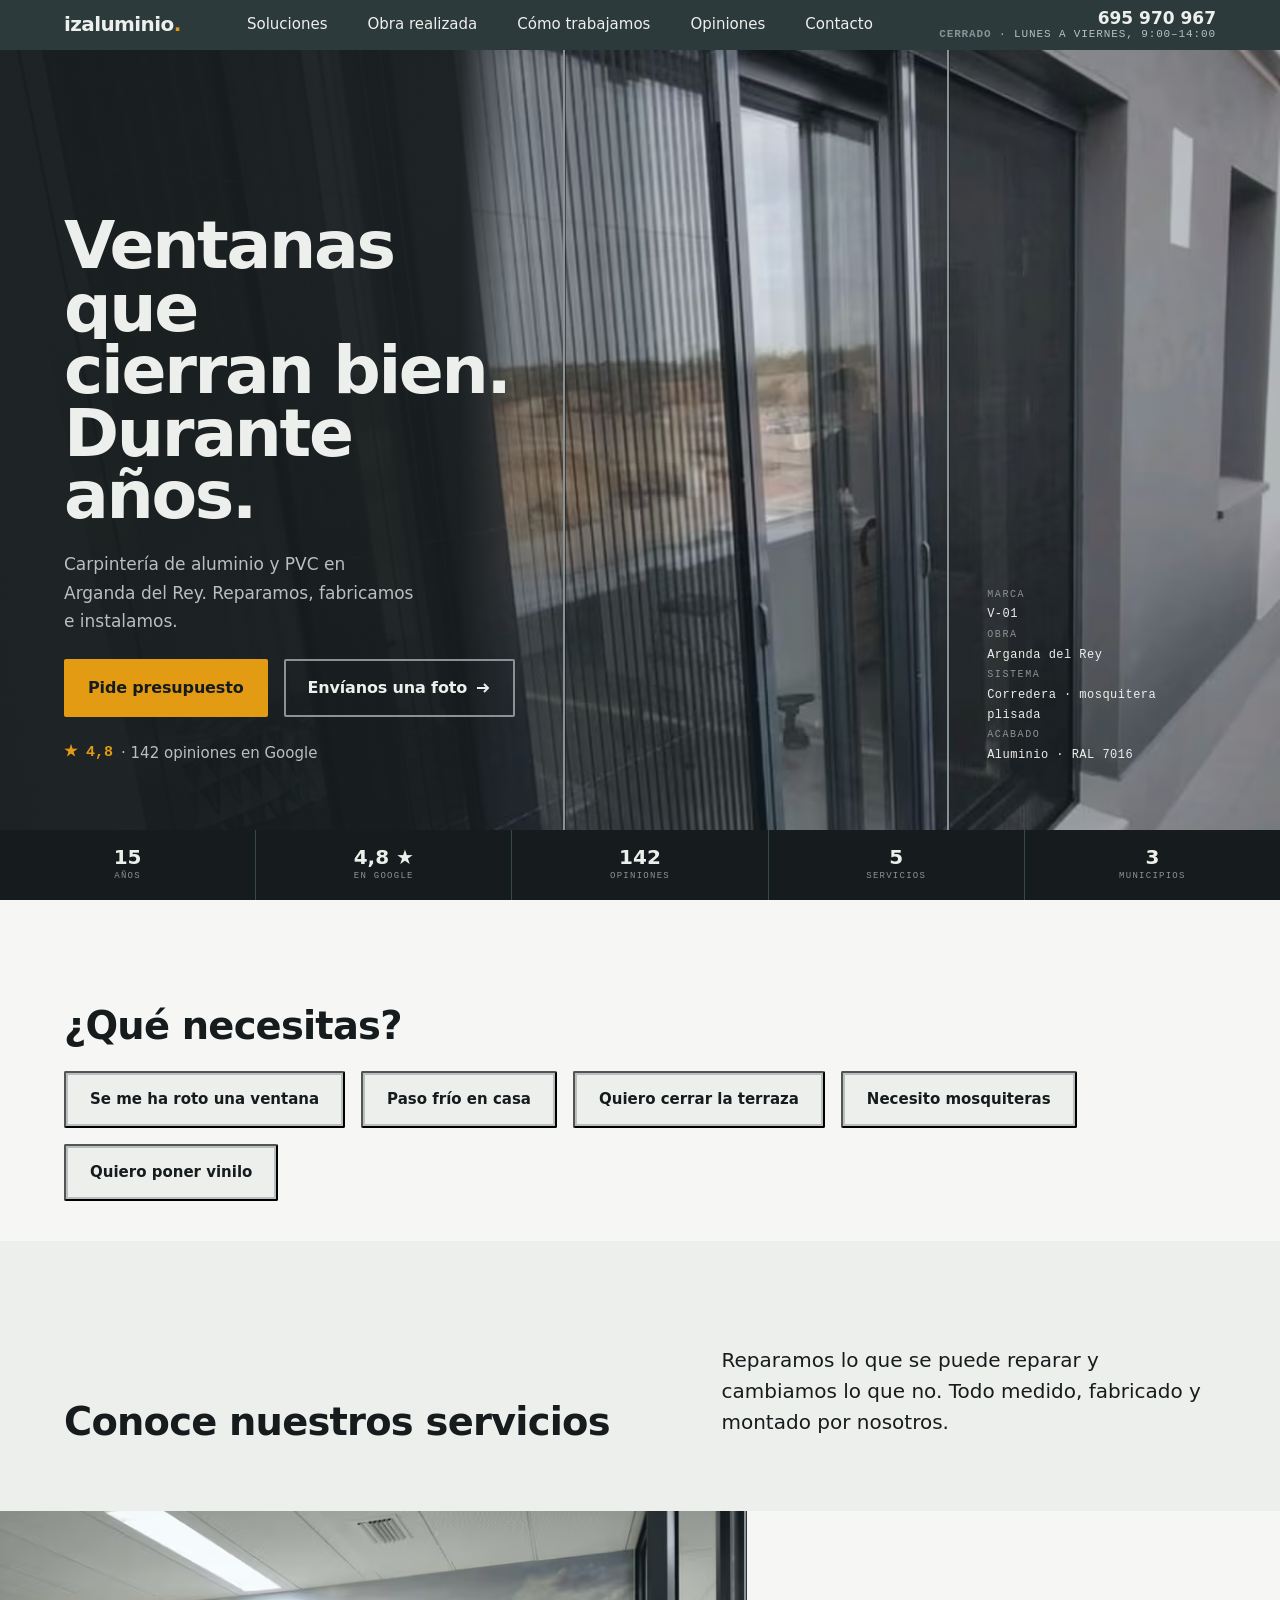
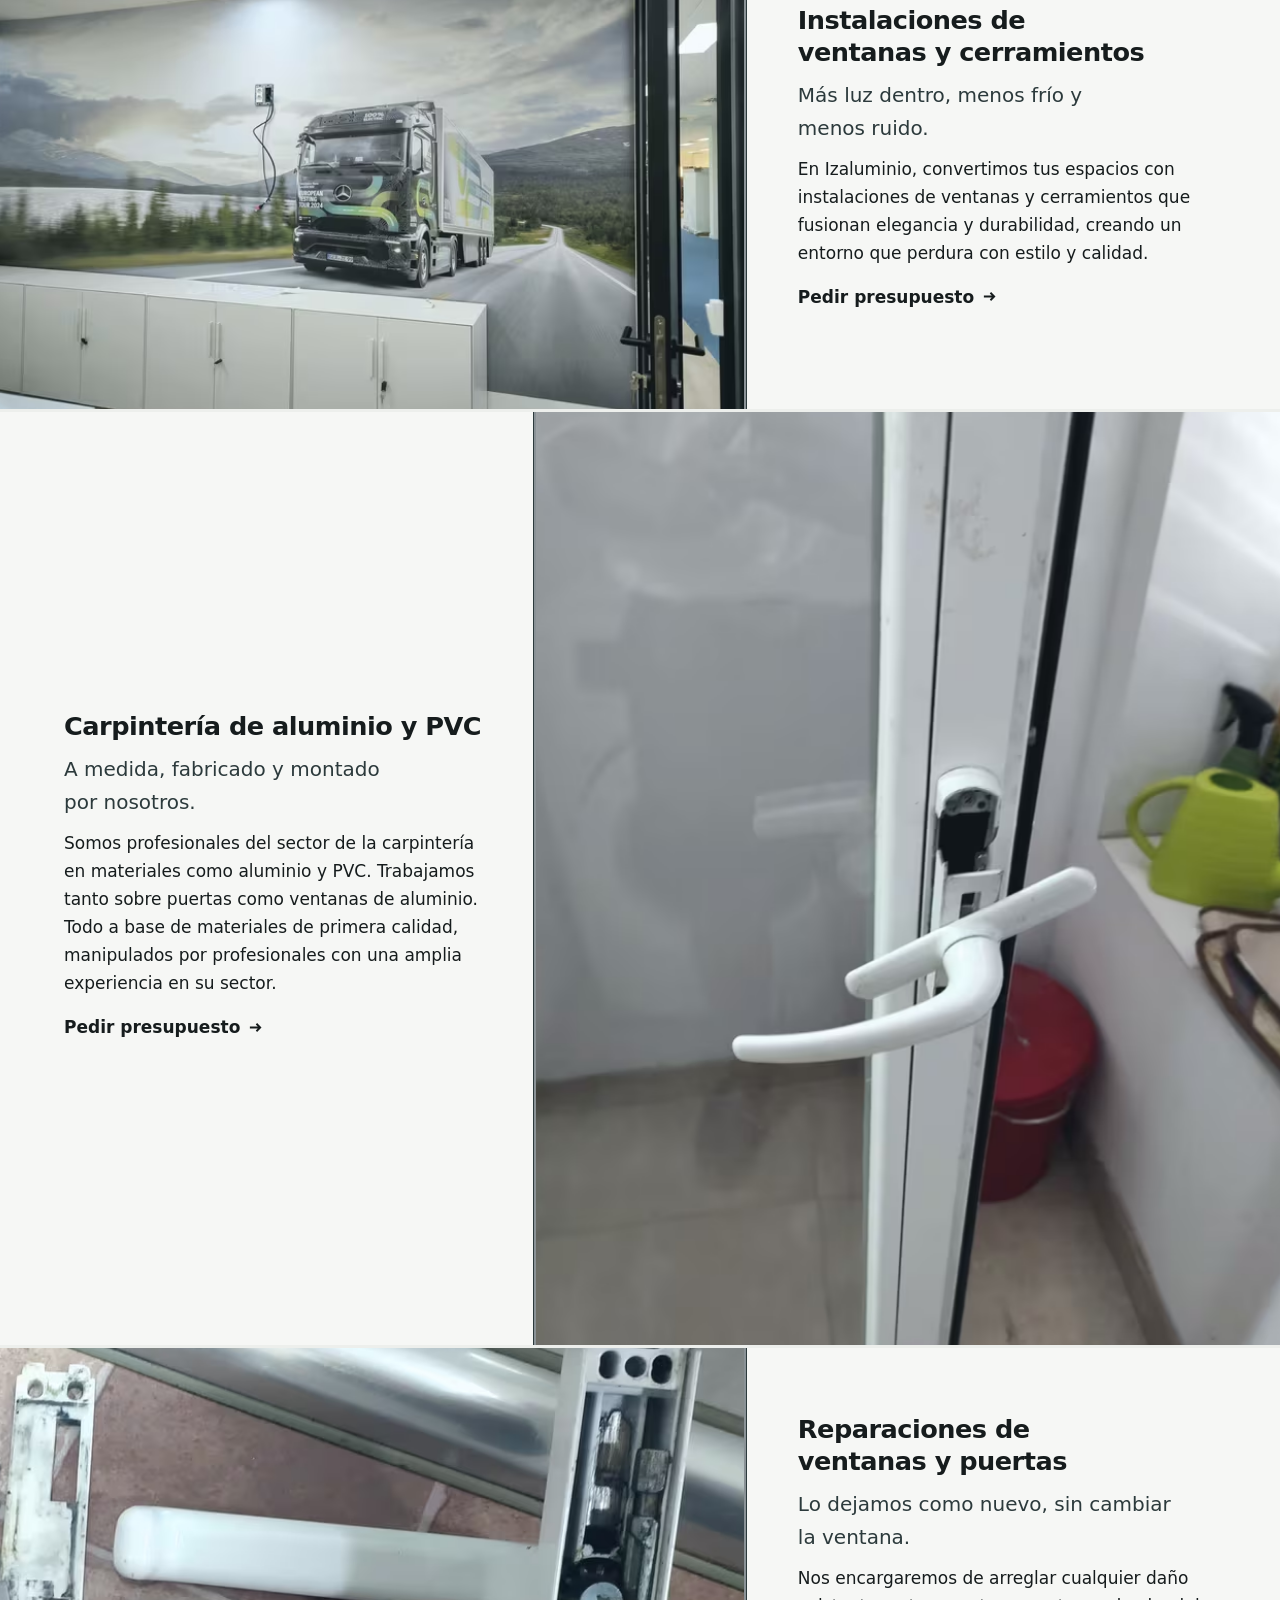
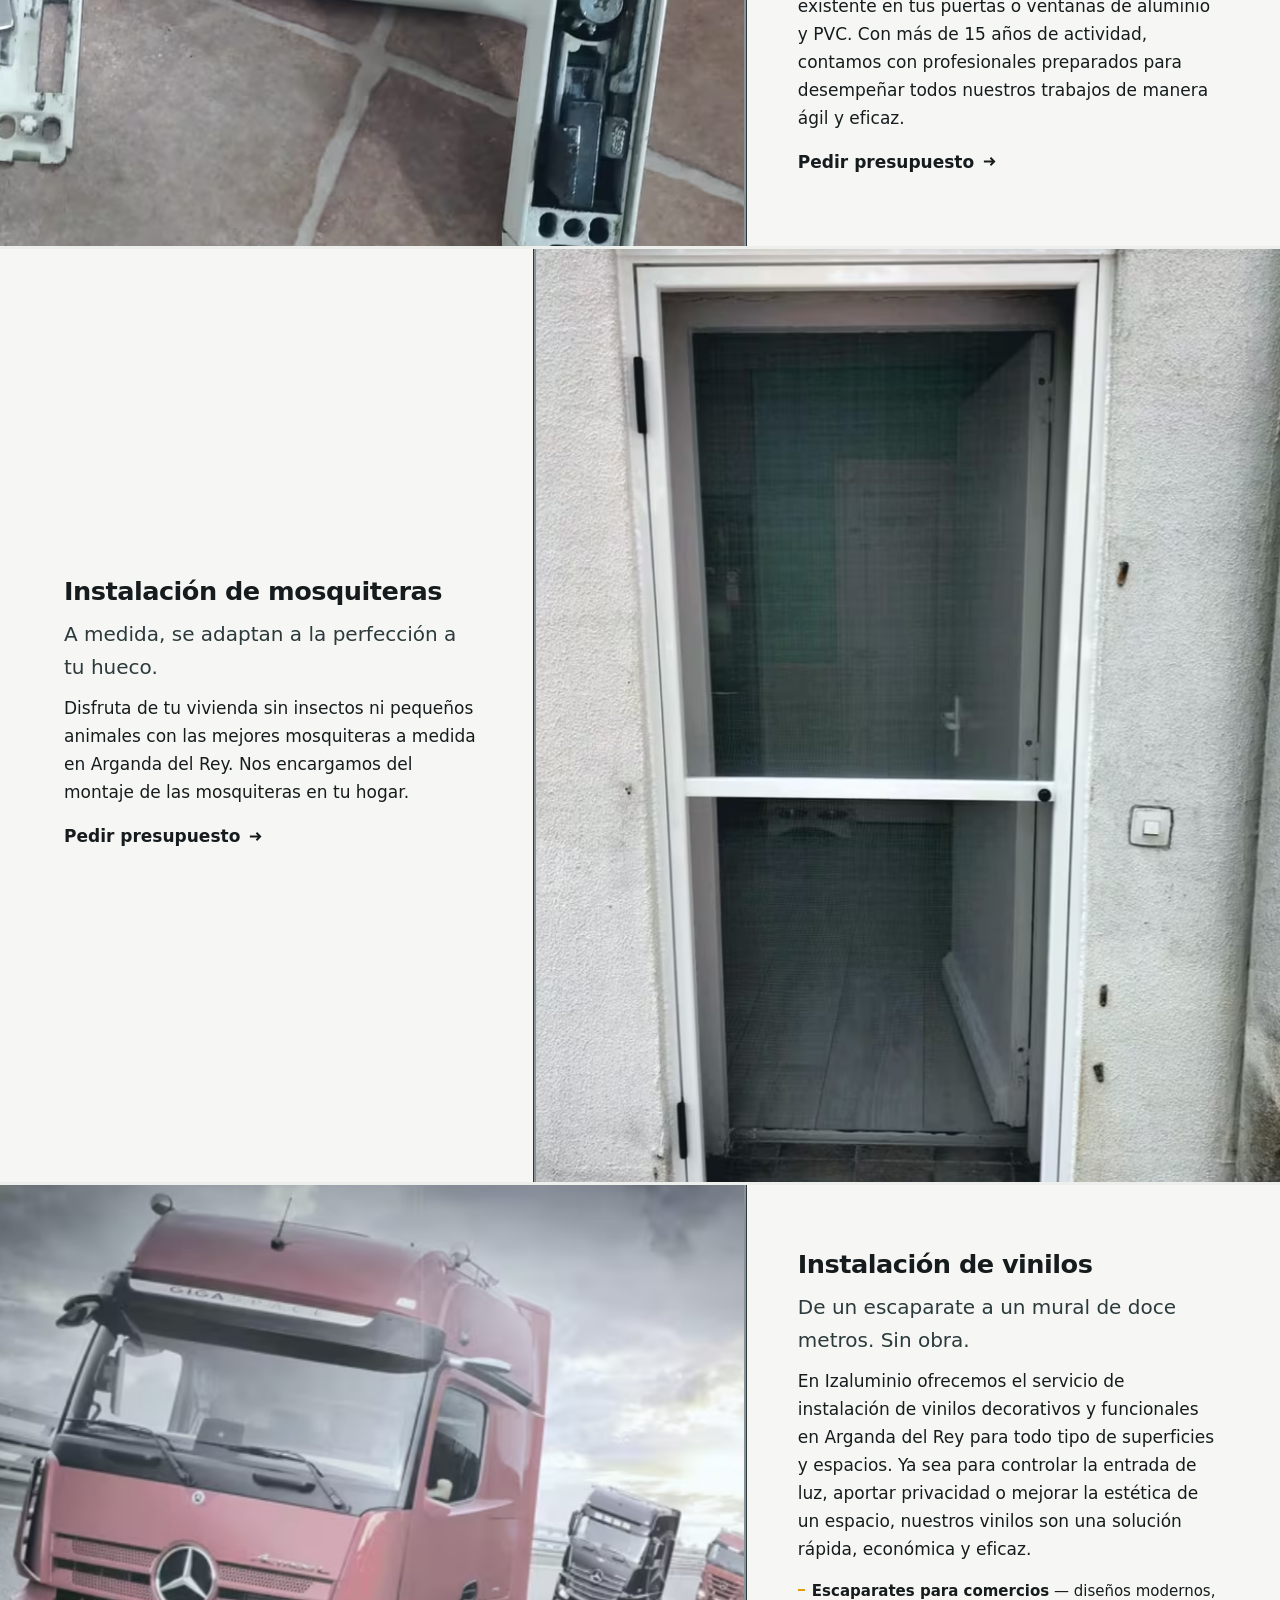
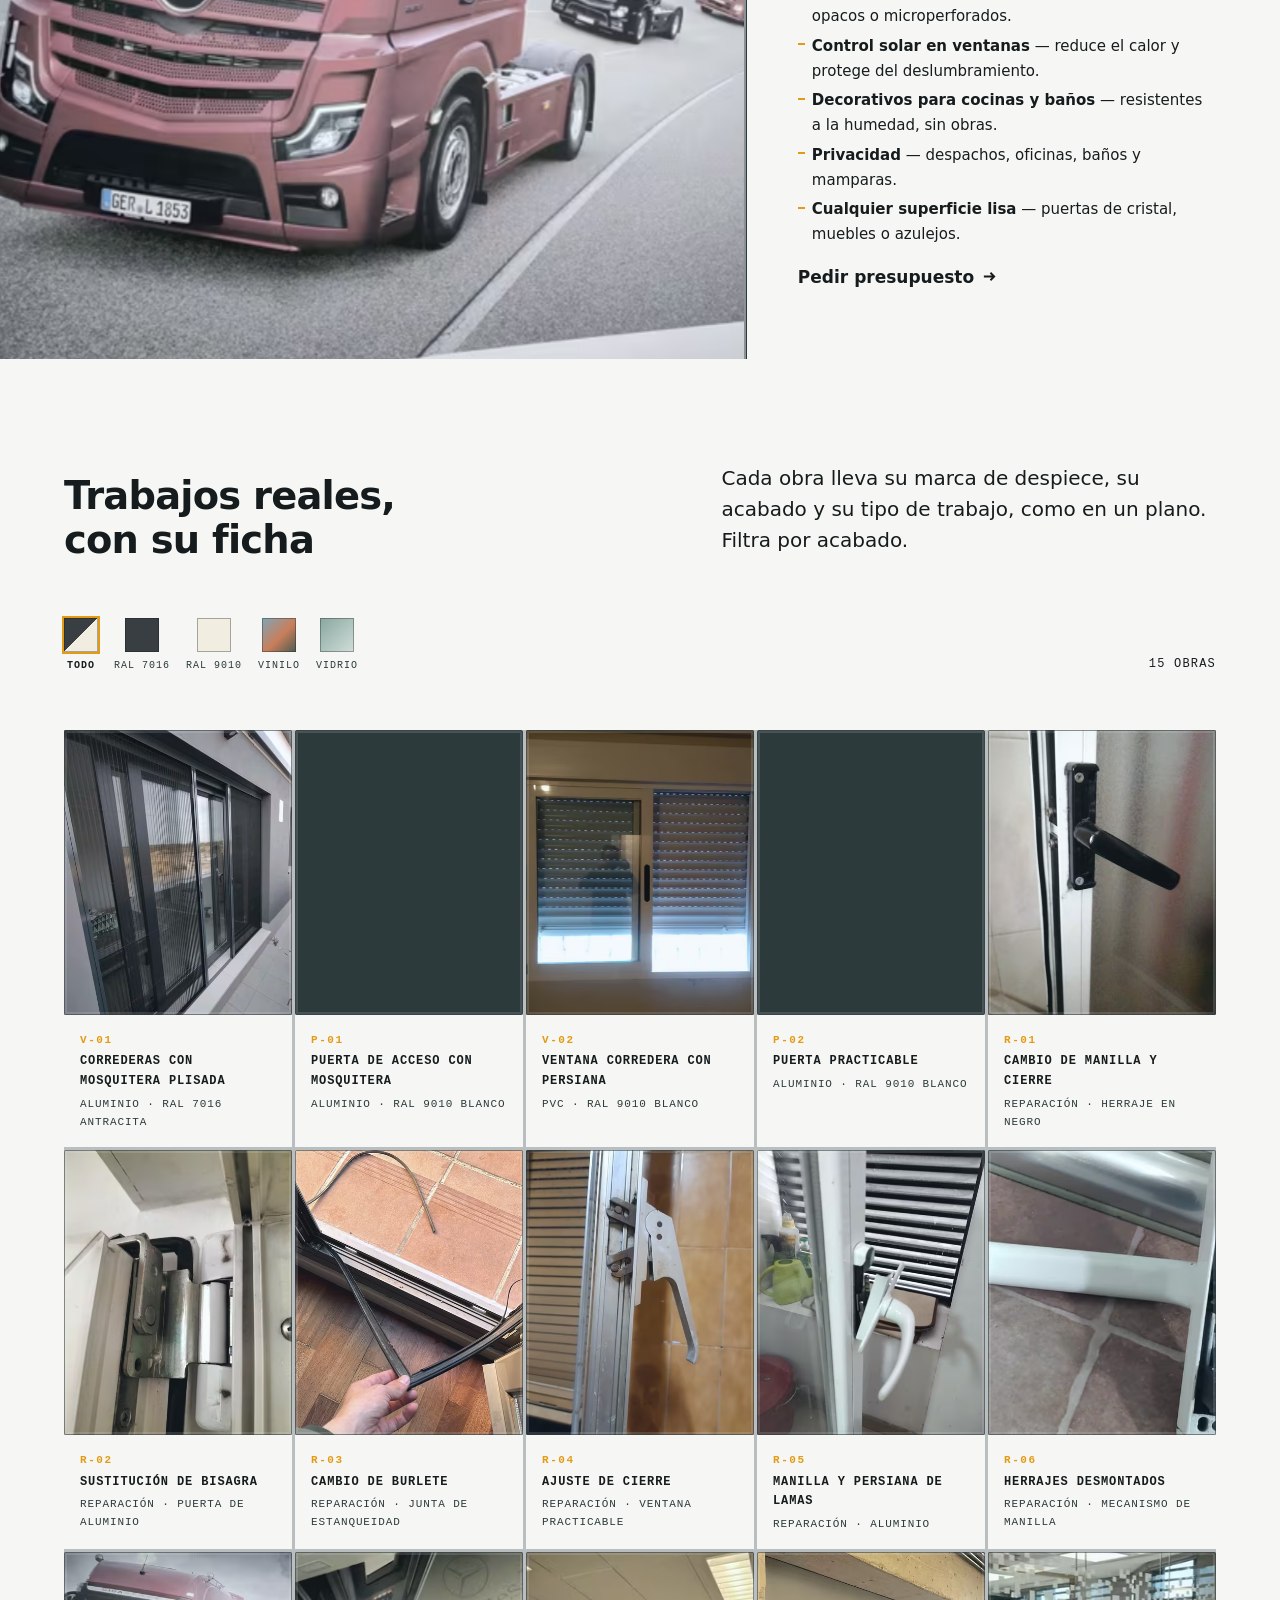
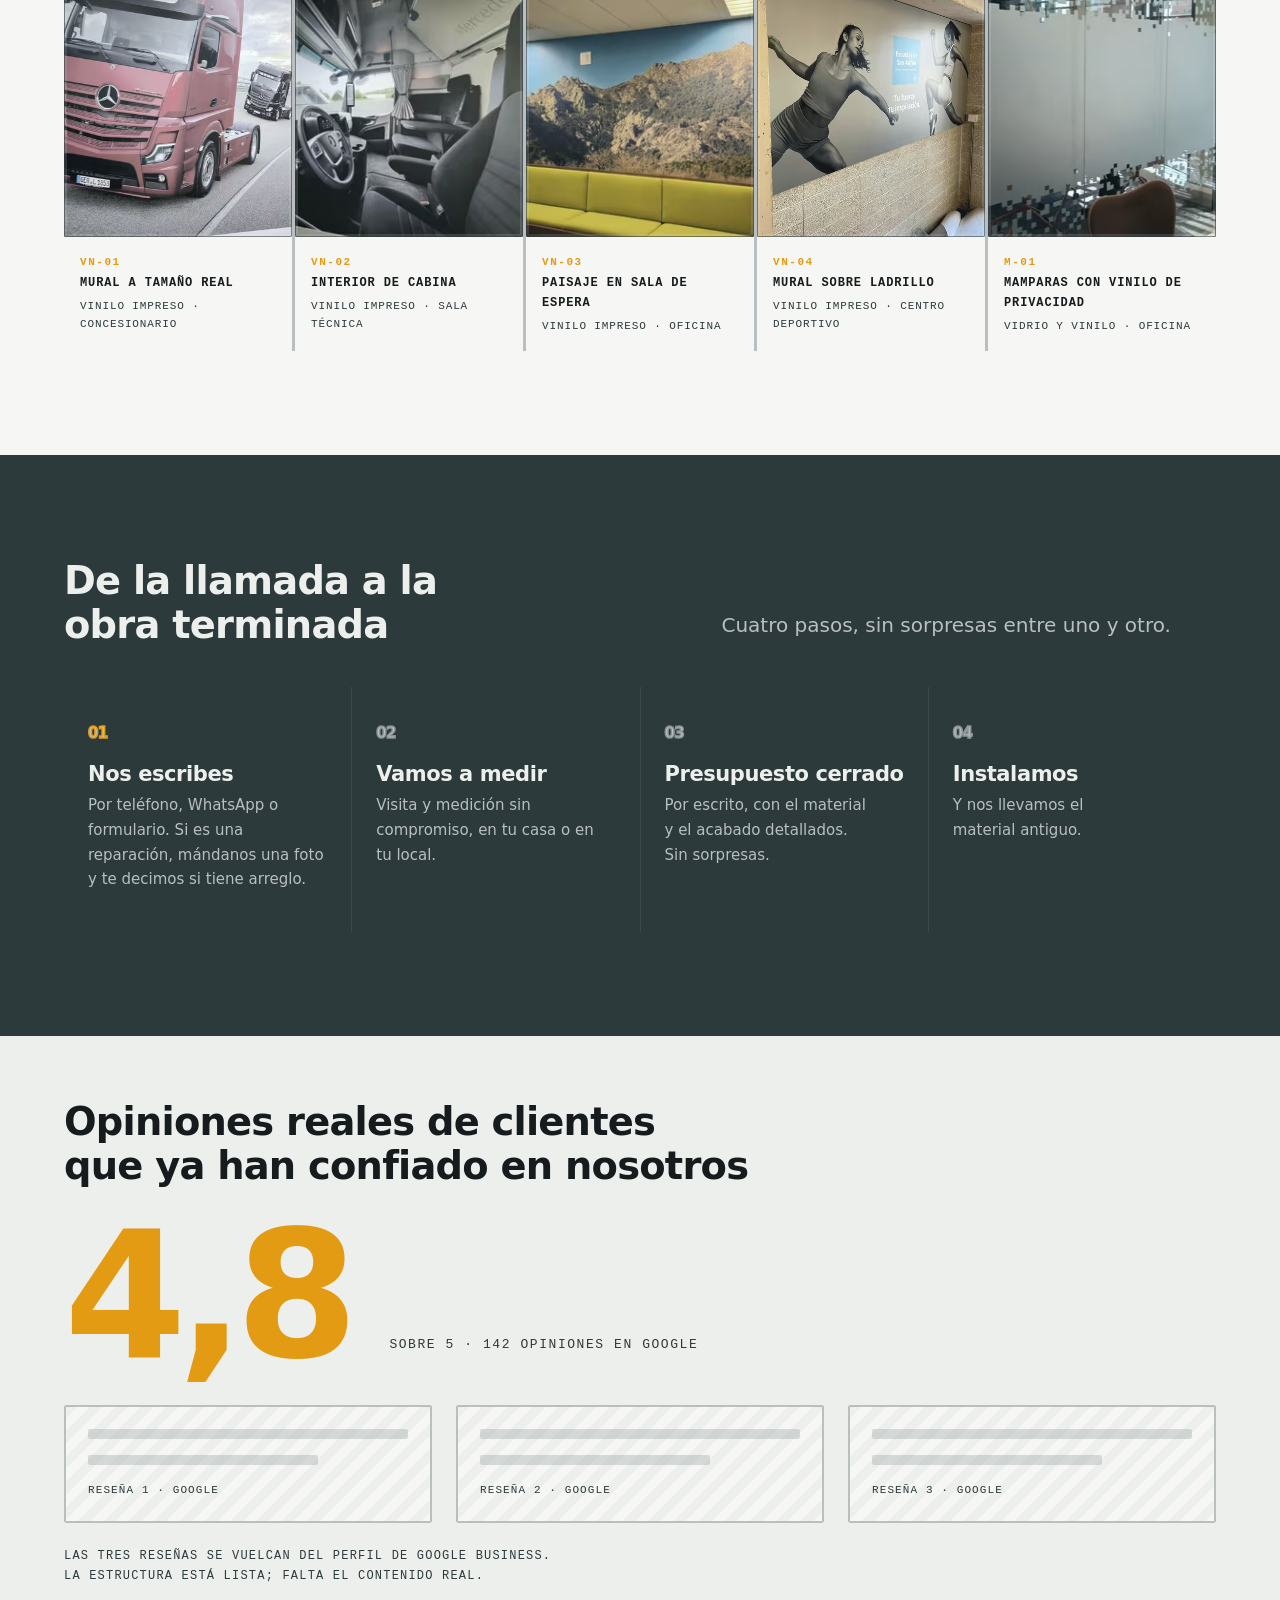
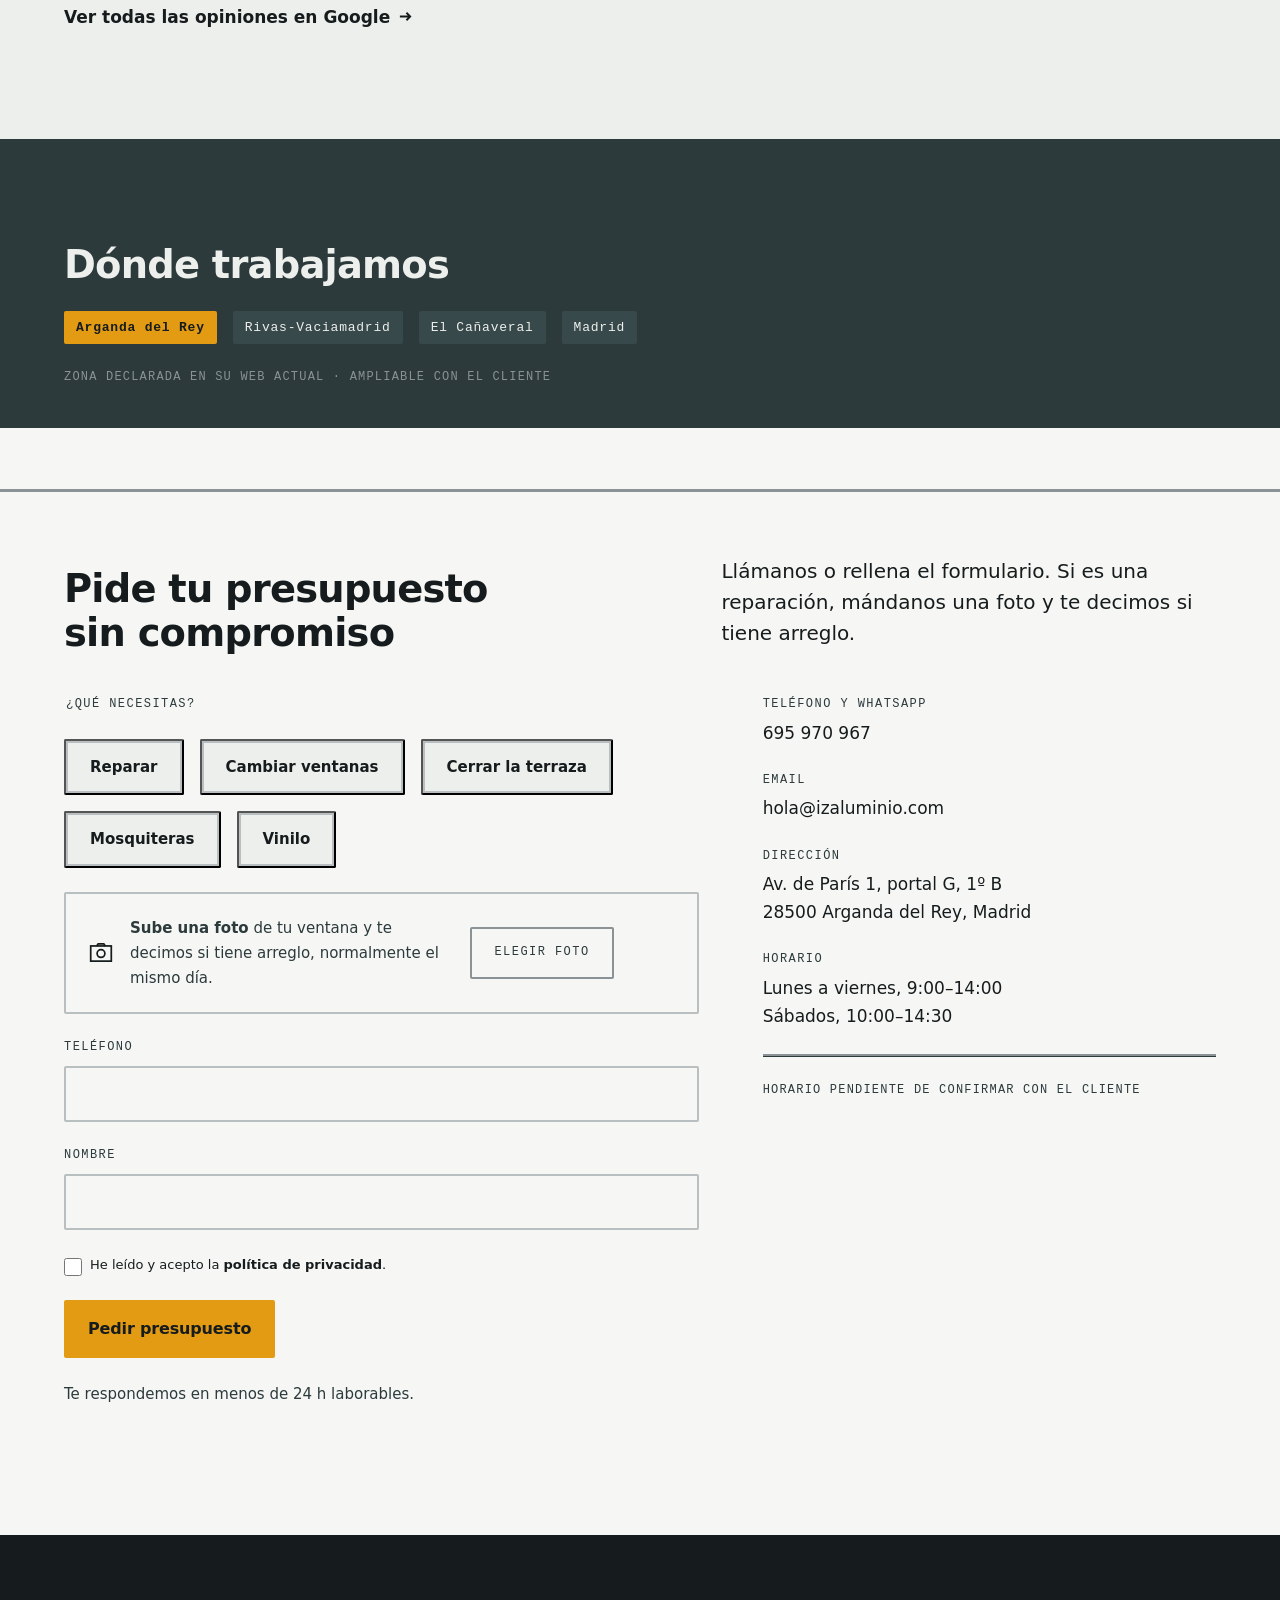
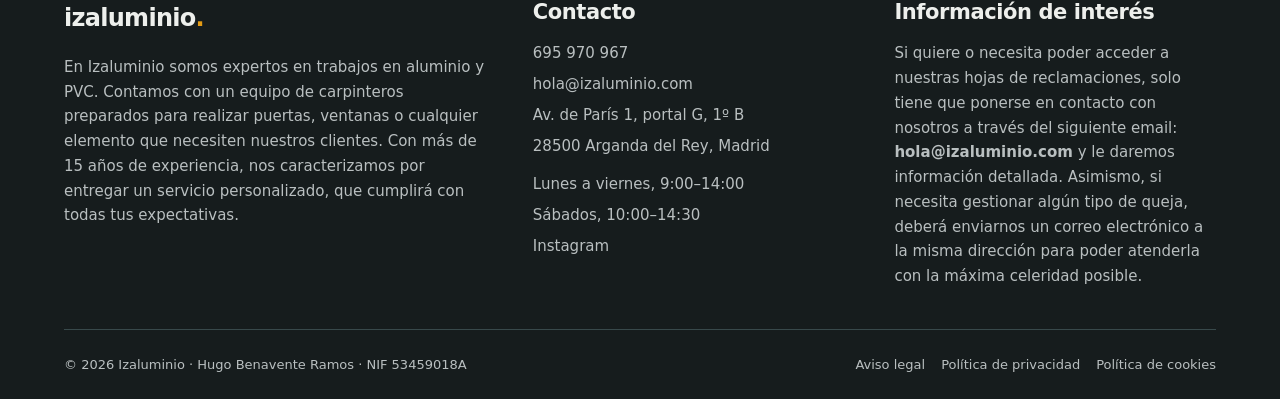
==== commit a85195aa: "design: rehacer la composición de la home El nivel de maquetación era bajo: ocho secciones idénticas" ====
--- a/prototype/index.html
+++ b/prototype/index.html
@@ -47,63 +47,56 @@
 
 <main id="principal">
 
-<!-- ==================== HERO ==================== -->
-<section class="hero" aria-labelledby="titulo-hero">
-  <div class="hero__rejilla">
-
+<!-- ==================== HERO: EL HUECO ==================== -->
+<section class="hero" id="hueco" aria-labelledby="titulo-hero">
+
+  <figure class="hero__vidrio">
+    <picture>
+      <source type="image/avif" sizes="100vw"
+        srcset="assets/img/obra-correderas-antracita-480.avif 480w,
+                assets/img/obra-correderas-antracita-768.avif 768w,
+                assets/img/obra-correderas-antracita-1200.avif 1200w">
+      <img src="assets/img/obra-correderas-antracita-1200.webp" sizes="100vw"
+        srcset="assets/img/obra-correderas-antracita-480.webp 480w,
+                assets/img/obra-correderas-antracita-768.webp 768w,
+                assets/img/obra-correderas-antracita-1200.webp 1200w"
+        width="1072" height="1340" fetchpriority="high" decoding="async"
+        alt="Correderas de aluminio en acabado antracita con mosquitera plisada, instaladas en la fachada de una vivienda en Arganda del Rey">
+    </picture>
+  </figure>
+
+  <div class="hero__velo" aria-hidden="true"></div>
+  <span class="montante-hoja" style="left:44%" aria-hidden="true"></span>
+  <span class="montante-hoja" style="left:74%" aria-hidden="true"></span>
+
+  <div class="hero__hojas">
     <div class="hero__hoja">
-      <p class="hero__kicker">
-        <span class="cota__texto">Arganda del Rey · Más de 15 años</span>
-      </p>
-
-      <h1 class="hero__titulo" id="titulo-hero">Ventanas que cierran bien.<br>Durante años.</h1>
-
-      <p class="hero__entradilla">
-        Izaluminio, expertos en carpintería de aluminio y PVC en Arganda del Rey.
-        Reparamos, fabricamos e instalamos.
-      </p>
-
+      <h1 class="hero__titulo" id="titulo-hero">
+        <span class="hero__linea"><span>Ventanas que</span></span>
+        <span class="hero__linea"><span>cierran bien.</span></span>
+        <span class="hero__linea"><span>Durante años.</span></span>
+      </h1>
+      <p class="hero__entradilla">Carpintería de aluminio y PVC en Arganda del Rey. Reparamos, fabricamos e instalamos.</p>
       <div class="hero__acciones">
-        <a class="btn btn--ambar" href="#contacto">
-          <span>Pide presupuesto</span>
-        </a>
+        <a class="btn btn--ambar" href="#contacto"><span>Pide presupuesto</span></a>
         <a class="btn btn--linea" href="https://wa.me/34695970967" rel="noopener">
           <span>Envíanos una foto</span>
           <svg width="16" height="16" viewBox="0 0 16 16" fill="none" aria-hidden="true"><path d="M2 8h11M9 4l4 4-4 4" stroke="currentColor" stroke-width="2"/></svg>
         </a>
       </div>
-
-      <p class="hero__estrellas">
-        <b>★ 4,8</b> · 142 opiniones en Google
-      </p>
-    </div>
-
-    <div class="hero__vano">
-      <figure class="hueco" data-mirada>
-        <picture>
-          <source type="image/avif" sizes="(min-width:960px) 58vw, 100vw"
-            srcset="assets/img/obra-correderas-antracita-480.avif 480w,
-                    assets/img/obra-correderas-antracita-768.avif 768w,
-                    assets/img/obra-correderas-antracita-1200.avif 1200w">
-          <img class="hueco__vista" src="assets/img/obra-correderas-antracita-1200.webp"
-            sizes="(min-width:960px) 58vw, 100vw"
-            srcset="assets/img/obra-correderas-antracita-480.webp 480w,
-                    assets/img/obra-correderas-antracita-768.webp 768w,
-                    assets/img/obra-correderas-antracita-1200.webp 1200w"
-            width="1072" height="1340" fetchpriority="high" decoding="async"
-            alt="Correderas de aluminio en acabado antracita con mosquitera plisada, instaladas en la fachada de una vivienda en Arganda del Rey">
-        </picture>
-        <figcaption class="hero__ficha">
-          <dl>
-            <dt>Marca</dt>
-            <dd>V-01 · Correderas con mosquitera plisada</dd>
-            <dt>Acabado</dt>
-            <dd>Aluminio · RAL 7016 antracita</dd>
-          </dl>
-        </figcaption>
-      </figure>
-    </div>
-
+      <p class="hero__estrellas"><b>★ 4,8</b> · 142 opiniones en Google</p>
+    </div>
+
+    <div class="hero__hoja" aria-hidden="true"></div>
+
+    <div class="hero__hoja">
+      <dl class="hero__marca">
+        <dt>Marca</dt><dd>V-01</dd>
+        <dt>Obra</dt><dd>Arganda del Rey</dd>
+        <dt>Sistema</dt><dd>Corredera · mosquitera plisada</dd>
+        <dt>Acabado</dt><dd>Aluminio · RAL 7016</dd>
+      </dl>
+    </div>
   </div>
 
   <div class="hero__banda">
@@ -120,10 +113,6 @@
 <!-- ==================== TRIAJE ==================== -->
 <section class="seccion triaje" aria-labelledby="titulo-triaje">
   <div class="env">
-    <p class="cota">
-      <span class="cota__texto">Empecemos por aquí</span>
-      <span class="cota__linea"></span>
-    </p>
     <h2 id="titulo-triaje" class="entra">¿Qué necesitas?</h2>
     <div class="triaje__lista entra" data-retardo="1" role="group" aria-label="Elige tu caso">
       <button class="triaje__chip" type="button" aria-pressed="false" data-va="#contacto">Se me ha roto una ventana</button>
@@ -136,131 +125,124 @@
 </section>
 
 <!-- ==================== SOLUCIONES ==================== -->
-<section class="seccion" id="soluciones" aria-labelledby="titulo-soluciones">
-  <div class="env">
-    <p class="cota">
-      <span class="cota__texto">Soluciones</span>
-      <span class="cota__linea"></span>
-    </p>
-    <h2 id="titulo-soluciones" class="entra">Conoce nuestros servicios</h2>
-
-    <div class="sol__rejilla">
-
-      <article class="sol__pieza entra">
-        <figure class="hueco" data-mirada>
-          <picture>
-            <source type="image/avif" sizes="(min-width:1080px) 44vw, (min-width:640px) 50vw, 100vw"
-              srcset="assets/img/hero-oficina-carpinteria-480.avif 480w, assets/img/hero-oficina-carpinteria-768.avif 768w, assets/img/hero-oficina-carpinteria-1200.avif 1200w">
-            <img class="hueco__vista" src="assets/img/hero-oficina-carpinteria-768.webp" loading="lazy" decoding="async"
-              sizes="(min-width:1080px) 44vw, (min-width:640px) 50vw, 100vw"
-              srcset="assets/img/hero-oficina-carpinteria-480.webp 480w, assets/img/hero-oficina-carpinteria-768.webp 768w, assets/img/hero-oficina-carpinteria-1200.webp 1200w"
-              width="2048" height="1365" alt="Correderas de aluminio en acabado antracita con mosquitera plisada, en la fachada de una vivienda">
-          </picture>
-        </figure>
-        <div class="sol__cuerpo">
-          <h3>Instalaciones de ventanas y cerramientos</h3>
-          <p class="sol__claim">Más luz dentro, menos frío y menos ruido.</p>
-          <p>En Izaluminio, convertimos tus espacios con instalaciones de ventanas y cerramientos que fusionan elegancia y durabilidad, creando un entorno que perdura con estilo y calidad.</p>
-          <p class="sol__pie"><a class="enlace" href="#contacto">Pedir presupuesto <svg width="15" height="15" viewBox="0 0 16 16" fill="none" aria-hidden="true"><path d="M2 8h11M9 4l4 4-4 4" stroke="currentColor" stroke-width="2"/></svg></a></p>
-        </div>
-      </article>
-
-      <article class="sol__pieza entra" data-retardo="1">
-        <figure class="hueco" data-mirada>
-          <picture>
-            <source type="image/avif" sizes="(min-width:1080px) 22vw, (min-width:640px) 50vw, 100vw"
-              srcset="assets/img/obra-puerta-interior-480.avif 480w, assets/img/obra-puerta-interior-768.avif 768w, assets/img/obra-puerta-interior-1200.avif 1200w">
-            <img class="hueco__vista" src="assets/img/obra-puerta-interior-768.webp" loading="lazy" decoding="async"
-              sizes="(min-width:1080px) 22vw, (min-width:640px) 50vw, 100vw"
-              srcset="assets/img/obra-puerta-interior-480.webp 480w, assets/img/obra-puerta-interior-768.webp 768w, assets/img/obra-puerta-interior-1200.webp 1200w"
-              width="1197" height="1496" alt="Puerta practicable de aluminio blanco instalada en el interior de una vivienda">
-          </picture>
-        </figure>
-        <div class="sol__cuerpo">
-          <h3>Carpintería de aluminio y PVC</h3>
-          <p class="sol__claim">A medida, fabricado y montado por nosotros.</p>
-          <p>Somos profesionales del sector de la carpintería en materiales como aluminio y PVC. Trabajamos tanto sobre puertas como ventanas de aluminio. Todo a base de materiales de primera calidad, manipulados por profesionales con una amplia experiencia en su sector.</p>
-          <p class="sol__pie"><a class="enlace" href="#contacto">Pedir presupuesto <svg width="15" height="15" viewBox="0 0 16 16" fill="none" aria-hidden="true"><path d="M2 8h11M9 4l4 4-4 4" stroke="currentColor" stroke-width="2"/></svg></a></p>
-        </div>
-      </article>
-
-      <article class="sol__pieza entra" data-retardo="2">
-        <figure class="hueco" data-mirada>
-          <picture>
-            <source type="image/avif" sizes="(min-width:1080px) 44vw, (min-width:640px) 50vw, 100vw"
-              srcset="assets/img/detalle-herrajes-480.avif 480w, assets/img/detalle-herrajes-768.avif 768w, assets/img/detalle-herrajes-1200.avif 1200w">
-            <img class="hueco__vista" src="assets/img/detalle-herrajes-768.webp" loading="lazy" decoding="async"
-              sizes="(min-width:1080px) 44vw, (min-width:640px) 50vw, 100vw"
-              srcset="assets/img/detalle-herrajes-480.webp 480w, assets/img/detalle-herrajes-768.webp 768w, assets/img/detalle-herrajes-1200.webp 1200w"
-              width="1781" height="1187" alt="Herrajes de una manilla de ventana desmontados durante una reparación">
-          </picture>
-        </figure>
-        <div class="sol__cuerpo">
-          <h3>Reparaciones de ventanas y puertas</h3>
-          <p class="sol__claim">Lo dejamos como nuevo, sin cambiar la ventana.</p>
-          <p>Nos encargaremos de arreglar cualquier daño existente en tus puertas o ventanas de aluminio y PVC. Con más de 15 años de actividad, contamos con profesionales preparados para desempeñar todos nuestros trabajos de manera ágil y eficaz.</p>
-          <p class="sol__pie"><a class="enlace" href="#contacto">Pedir presupuesto <svg width="15" height="15" viewBox="0 0 16 16" fill="none" aria-hidden="true"><path d="M2 8h11M9 4l4 4-4 4" stroke="currentColor" stroke-width="2"/></svg></a></p>
-        </div>
-      </article>
-
-      <article class="sol__pieza entra" data-retardo="3">
-        <figure class="hueco" data-mirada>
-          <picture>
-            <source type="image/avif" sizes="(min-width:1080px) 44vw, (min-width:640px) 50vw, 100vw"
-              srcset="assets/img/obra-puerta-mosquitera-480.avif 480w, assets/img/obra-puerta-mosquitera-768.avif 768w, assets/img/obra-puerta-mosquitera-1200.avif 1200w">
-            <img class="hueco__vista" src="assets/img/obra-puerta-mosquitera-768.webp" loading="lazy" decoding="async"
-              sizes="(min-width:1080px) 44vw, (min-width:640px) 50vw, 100vw"
-              srcset="assets/img/obra-puerta-mosquitera-480.webp 480w, assets/img/obra-puerta-mosquitera-768.webp 768w, assets/img/obra-puerta-mosquitera-1200.webp 1200w"
-              width="1080" height="1350" alt="Puerta de aluminio blanco con mosquitera instalada en el acceso a una vivienda">
-          </picture>
-        </figure>
-        <div class="sol__cuerpo">
-          <h3>Instalación de mosquiteras</h3>
-          <p class="sol__claim">A medida, se adaptan a la perfección a tu hueco.</p>
-          <p>Disfruta de tu vivienda sin insectos ni pequeños animales con las mejores mosquiteras a medida en Arganda del Rey. Nos encargamos del montaje de las mosquiteras en tu hogar.</p>
-          <p class="sol__pie"><a class="enlace" href="#contacto">Pedir presupuesto <svg width="15" height="15" viewBox="0 0 16 16" fill="none" aria-hidden="true"><path d="M2 8h11M9 4l4 4-4 4" stroke="currentColor" stroke-width="2"/></svg></a></p>
-        </div>
-      </article>
-
-      <article class="sol__pieza entra" data-retardo="4">
-        <figure class="hueco" data-mirada>
-          <picture>
-            <source type="image/avif" sizes="(min-width:1080px) 90vw, 100vw"
-              srcset="assets/img/vinilo-camion-mercedes-768.avif 768w, assets/img/vinilo-camion-mercedes-1200.avif 1200w, assets/img/vinilo-camion-mercedes-1800.avif 1800w">
-            <img class="hueco__vista" src="assets/img/vinilo-camion-mercedes-1200.webp" loading="lazy" decoding="async"
-              sizes="(min-width:1080px) 90vw, 100vw"
-              srcset="assets/img/vinilo-camion-mercedes-768.webp 768w, assets/img/vinilo-camion-mercedes-1200.webp 1200w, assets/img/vinilo-camion-mercedes-1800.webp 1800w"
-              width="2048" height="1365" alt="Mural de vinilo de gran formato con un camión Mercedes-Benz Actros impreso a tamaño real en la pared de un concesionario">
-          </picture>
-        </figure>
-        <div class="sol__cuerpo">
-          <h3>Instalación de vinilos</h3>
-          <p class="sol__claim">De un escaparate a un mural de doce metros. Sin obra.</p>
-          <p>En Izaluminio ofrecemos el servicio de instalación de vinilos decorativos y funcionales en Arganda del Rey para todo tipo de superficies y espacios. Ya sea para controlar la entrada de luz, aportar privacidad o mejorar la estética de un espacio, nuestros vinilos son una solución rápida, económica y eficaz.</p>
-          <ul style="display:grid;gap:6px;margin-top:8px;font-size:var(--t-small)">
-            <li><strong>Escaparates para comercios</strong> — diseños modernos, opacos o microperforados.</li>
-            <li><strong>Control solar en ventanas</strong> — reduce el calor y protege del deslumbramiento.</li>
-            <li><strong>Decorativos para cocinas y baños</strong> — resistentes a la humedad, sin obras.</li>
-            <li><strong>Privacidad</strong> — despachos, oficinas, baños y mamparas.</li>
-            <li><strong>Cualquier superficie lisa</strong> — puertas de cristal, muebles o azulejos.</li>
-          </ul>
-          <p class="sol__pie"><a class="enlace" href="#contacto">Pedir presupuesto <svg width="15" height="15" viewBox="0 0 16 16" fill="none" aria-hidden="true"><path d="M2 8h11M9 4l4 4-4 4" stroke="currentColor" stroke-width="2"/></svg></a></p>
-        </div>
-      </article>
-
-    </div>
-  </div>
+<section class="sol" id="soluciones" aria-labelledby="titulo-soluciones">
+  <div class="env">
+    <div class="cabecera-seccion entra">
+      <h2 id="titulo-soluciones">Conoce nuestros servicios</h2>
+      <p class="lead">Reparamos lo que se puede reparar y cambiamos lo que no. Todo medido, fabricado y montado por nosotros.</p>
+    </div>
+  </div>
+
+  <article class="sol__fila entra">
+    <figure class="sol__vano" data-mirada>
+      <picture>
+        <source type="image/avif" sizes="(min-width:900px) 58vw, 100vw"
+          srcset="assets/img/hero-oficina-carpinteria-480.avif 480w, assets/img/hero-oficina-carpinteria-768.avif 768w, assets/img/hero-oficina-carpinteria-1200.avif 1200w">
+        <img class="sol__foto" src="assets/img/hero-oficina-carpinteria-768.webp" loading="lazy" decoding="async"
+          sizes="(min-width:900px) 58vw, 100vw"
+          srcset="assets/img/hero-oficina-carpinteria-480.webp 480w, assets/img/hero-oficina-carpinteria-768.webp 768w, assets/img/hero-oficina-carpinteria-1200.webp 1200w"
+          width="2048" height="1365" alt="Oficina con carpintería de aluminio lacada en negro y mural de vinilo de gran formato">
+      </picture>
+    </figure>
+    <div class="sol__texto">
+      <h3>Instalaciones de ventanas y cerramientos</h3>
+      <p class="sol__claim">Más luz dentro, menos frío y menos ruido.</p>
+      <p>En Izaluminio, convertimos tus espacios con instalaciones de ventanas y cerramientos que fusionan elegancia y durabilidad, creando un entorno que perdura con estilo y calidad.</p>
+      <p><a class="enlace" href="#contacto">Pedir presupuesto <svg width="15" height="15" viewBox="0 0 16 16" fill="none" aria-hidden="true"><path d="M2 8h11M9 4l4 4-4 4" stroke="currentColor" stroke-width="2"/></svg></a></p>
+    </div>
+  </article>
+
+  <article class="sol__fila sol__fila--inv entra">
+    <figure class="sol__vano" data-mirada>
+      <picture>
+        <source type="image/avif" sizes="(min-width:900px) 58vw, 100vw"
+          srcset="assets/img/obra-puerta-interior-480.avif 480w, assets/img/obra-puerta-interior-768.avif 768w, assets/img/obra-puerta-interior-1200.avif 1200w">
+        <img class="sol__foto" src="assets/img/obra-puerta-interior-768.webp" loading="lazy" decoding="async"
+          sizes="(min-width:900px) 58vw, 100vw"
+          srcset="assets/img/obra-puerta-interior-480.webp 480w, assets/img/obra-puerta-interior-768.webp 768w, assets/img/obra-puerta-interior-1200.webp 1200w"
+          width="1197" height="1496" alt="Puerta practicable de aluminio blanco instalada en el interior de una vivienda">
+      </picture>
+    </figure>
+    <div class="sol__texto">
+      <h3>Carpintería de aluminio y PVC</h3>
+      <p class="sol__claim">A medida, fabricado y montado por nosotros.</p>
+      <p>Somos profesionales del sector de la carpintería en materiales como aluminio y PVC. Trabajamos tanto sobre puertas como ventanas de aluminio. Todo a base de materiales de primera calidad, manipulados por profesionales con una amplia experiencia en su sector.</p>
+      <p><a class="enlace" href="#contacto">Pedir presupuesto <svg width="15" height="15" viewBox="0 0 16 16" fill="none" aria-hidden="true"><path d="M2 8h11M9 4l4 4-4 4" stroke="currentColor" stroke-width="2"/></svg></a></p>
+    </div>
+  </article>
+
+  <article class="sol__fila entra">
+    <figure class="sol__vano" data-mirada>
+      <picture>
+        <source type="image/avif" sizes="(min-width:900px) 58vw, 100vw"
+          srcset="assets/img/detalle-herrajes-480.avif 480w, assets/img/detalle-herrajes-768.avif 768w, assets/img/detalle-herrajes-1200.avif 1200w">
+        <img class="sol__foto" src="assets/img/detalle-herrajes-768.webp" loading="lazy" decoding="async"
+          sizes="(min-width:900px) 58vw, 100vw"
+          srcset="assets/img/detalle-herrajes-480.webp 480w, assets/img/detalle-herrajes-768.webp 768w, assets/img/detalle-herrajes-1200.webp 1200w"
+          width="1781" height="1187" alt="Herrajes de una manilla de ventana desmontados durante una reparación">
+      </picture>
+    </figure>
+    <div class="sol__texto">
+      <h3>Reparaciones de ventanas y puertas</h3>
+      <p class="sol__claim">Lo dejamos como nuevo, sin cambiar la ventana.</p>
+      <p>Nos encargaremos de arreglar cualquier daño existente en tus puertas o ventanas de aluminio y PVC. Con más de 15 años de actividad, contamos con profesionales preparados para desempeñar todos nuestros trabajos de manera ágil y eficaz.</p>
+      <p><a class="enlace" href="#contacto">Pedir presupuesto <svg width="15" height="15" viewBox="0 0 16 16" fill="none" aria-hidden="true"><path d="M2 8h11M9 4l4 4-4 4" stroke="currentColor" stroke-width="2"/></svg></a></p>
+    </div>
+  </article>
+
+  <article class="sol__fila sol__fila--inv entra">
+    <figure class="sol__vano" data-mirada>
+      <picture>
+        <source type="image/avif" sizes="(min-width:900px) 58vw, 100vw"
+          srcset="assets/img/obra-puerta-mosquitera-480.avif 480w, assets/img/obra-puerta-mosquitera-768.avif 768w, assets/img/obra-puerta-mosquitera-1200.avif 1200w">
+        <img class="sol__foto" src="assets/img/obra-puerta-mosquitera-768.webp" loading="lazy" decoding="async"
+          sizes="(min-width:900px) 58vw, 100vw"
+          srcset="assets/img/obra-puerta-mosquitera-480.webp 480w, assets/img/obra-puerta-mosquitera-768.webp 768w, assets/img/obra-puerta-mosquitera-1200.webp 1200w"
+          width="1080" height="1350" alt="Puerta de aluminio blanco con mosquitera instalada en el acceso a una vivienda">
+      </picture>
+    </figure>
+    <div class="sol__texto">
+      <h3>Instalación de mosquiteras</h3>
+      <p class="sol__claim">A medida, se adaptan a la perfección a tu hueco.</p>
+      <p>Disfruta de tu vivienda sin insectos ni pequeños animales con las mejores mosquiteras a medida en Arganda del Rey. Nos encargamos del montaje de las mosquiteras en tu hogar.</p>
+      <p><a class="enlace" href="#contacto">Pedir presupuesto <svg width="15" height="15" viewBox="0 0 16 16" fill="none" aria-hidden="true"><path d="M2 8h11M9 4l4 4-4 4" stroke="currentColor" stroke-width="2"/></svg></a></p>
+    </div>
+  </article>
+
+  <article class="sol__fila entra">
+    <figure class="sol__vano" data-mirada>
+      <picture>
+        <source type="image/avif" sizes="(min-width:900px) 58vw, 100vw"
+          srcset="assets/img/vinilo-camion-mercedes-480.avif 480w, assets/img/vinilo-camion-mercedes-768.avif 768w, assets/img/vinilo-camion-mercedes-1200.avif 1200w">
+        <img class="sol__foto" src="assets/img/vinilo-camion-mercedes-768.webp" loading="lazy" decoding="async"
+          sizes="(min-width:900px) 58vw, 100vw"
+          srcset="assets/img/vinilo-camion-mercedes-480.webp 480w, assets/img/vinilo-camion-mercedes-768.webp 768w, assets/img/vinilo-camion-mercedes-1200.webp 1200w"
+          width="2048" height="1365" alt="Mural de vinilo de gran formato con un camión Mercedes-Benz Actros impreso a tamaño real en la pared de un concesionario">
+      </picture>
+    </figure>
+    <div class="sol__texto">
+      <h3>Instalación de vinilos</h3>
+      <p class="sol__claim">De un escaparate a un mural de doce metros. Sin obra.</p>
+      <p>En Izaluminio ofrecemos el servicio de instalación de vinilos decorativos y funcionales en Arganda del Rey para todo tipo de superficies y espacios. Ya sea para controlar la entrada de luz, aportar privacidad o mejorar la estética de un espacio, nuestros vinilos son una solución rápida, económica y eficaz.</p>
+      <ul class="sol__subtipos">
+        <li><strong>Escaparates para comercios</strong> — diseños modernos, opacos o microperforados.</li>
+        <li><strong>Control solar en ventanas</strong> — reduce el calor y protege del deslumbramiento.</li>
+        <li><strong>Decorativos para cocinas y baños</strong> — resistentes a la humedad, sin obras.</li>
+        <li><strong>Privacidad</strong> — despachos, oficinas, baños y mamparas.</li>
+        <li><strong>Cualquier superficie lisa</strong> — puertas de cristal, muebles o azulejos.</li>
+      </ul>
+      <p><a class="enlace" href="#contacto">Pedir presupuesto <svg width="15" height="15" viewBox="0 0 16 16" fill="none" aria-hidden="true"><path d="M2 8h11M9 4l4 4-4 4" stroke="currentColor" stroke-width="2"/></svg></a></p>
+    </div>
+  </article>
 </section>
 
 <!-- ==================== OBRA REALIZADA ==================== -->
 <section class="seccion obra" id="obra" aria-labelledby="titulo-obra">
   <div class="env">
-    <p class="cota">
-      <span class="cota__texto">Obra realizada</span>
-      <span class="cota__linea"></span>
-    </p>
-    <h2 id="titulo-obra" class="entra">Trabajos reales, con su ficha</h2>
-    <p class="lead entra" data-retardo="1">Cada obra con su acabado y su tipo de trabajo. Filtra por acabado para ver solo lo que te interesa.</p>
+    <div class="cabecera-seccion entra">
+      <h2 id="titulo-obra">Trabajos reales, con su ficha</h2>
+      <p class="lead">Cada obra lleva su marca de despiece, su acabado y su tipo de trabajo, como en un plano. Filtra por acabado.</p>
+    </div>
 
     <div class="obra__control entra" data-retardo="2">
       <div class="ral" role="group" aria-label="Filtrar por acabado">
@@ -306,7 +288,7 @@
         <div class="obra__ficha"><span class="obra__marca">P-01</span><b>Puerta de acceso con mosquitera</b><span>Aluminio · RAL 9010 blanco</span></div>
       </article>
 
-      <article class="obra__pieza" data-acabado="9010" data-formato="ancho">
+      <article class="obra__pieza" data-acabado="9010">
         <figure class="hueco" data-mirada>
           <picture><source type="image/avif" sizes="(min-width:900px) 48vw, 100vw" srcset="assets/img/obra-ventana-persianas-480.avif 480w, assets/img/obra-ventana-persianas-768.avif 768w, assets/img/obra-ventana-persianas-1200.avif 1200w">
           <img class="hueco__vista" src="assets/img/obra-ventana-persianas-768.webp" loading="lazy" decoding="async" sizes="(min-width:900px) 48vw, 100vw" srcset="assets/img/obra-ventana-persianas-480.webp 480w, assets/img/obra-ventana-persianas-768.webp 768w, assets/img/obra-ventana-persianas-1200.webp 1200w" width="1600" height="1067" alt="Ventana corredera con persiana vista desde el interior"></picture>
@@ -362,7 +344,7 @@
         <div class="obra__ficha"><span class="obra__marca">R-05</span><b>Manilla y persiana de lamas</b><span>Reparación · aluminio</span></div>
       </article>
 
-      <article class="obra__pieza" data-acabado="9010" data-formato="ancho">
+      <article class="obra__pieza" data-acabado="9010">
         <figure class="hueco" data-mirada>
           <picture><source type="image/avif" sizes="(min-width:900px) 48vw, 100vw" srcset="assets/img/detalle-herrajes-480.avif 480w, assets/img/detalle-herrajes-768.avif 768w, assets/img/detalle-herrajes-1200.avif 1200w">
           <img class="hueco__vista" src="assets/img/detalle-herrajes-768.webp" loading="lazy" decoding="async" sizes="(min-width:900px) 48vw, 100vw" srcset="assets/img/detalle-herrajes-480.webp 480w, assets/img/detalle-herrajes-768.webp 768w, assets/img/detalle-herrajes-1200.webp 1200w" width="1781" height="1187" alt="Herrajes de manilla desmontados sobre el suelo durante una reparación"></picture>
@@ -370,7 +352,7 @@
         <div class="obra__ficha"><span class="obra__marca">R-06</span><b>Herrajes desmontados</b><span>Reparación · mecanismo de manilla</span></div>
       </article>
 
-      <article class="obra__pieza" data-acabado="vinilo" data-formato="ancho">
+      <article class="obra__pieza" data-acabado="vinilo">
         <figure class="hueco" data-mirada>
           <picture><source type="image/avif" sizes="(min-width:900px) 48vw, 100vw" srcset="assets/img/vinilo-camion-mercedes-480.avif 480w, assets/img/vinilo-camion-mercedes-768.avif 768w, assets/img/vinilo-camion-mercedes-1200.avif 1200w">
           <img class="hueco__vista" src="assets/img/vinilo-camion-mercedes-768.webp" loading="lazy" decoding="async" sizes="(min-width:900px) 48vw, 100vw" srcset="assets/img/vinilo-camion-mercedes-480.webp 480w, assets/img/vinilo-camion-mercedes-768.webp 768w, assets/img/vinilo-camion-mercedes-1200.webp 1200w" width="2048" height="1365" alt="Mural de vinilo con un camión Mercedes-Benz Actros impreso a tamaño real"></picture>
@@ -402,7 +384,7 @@
         <div class="obra__ficha"><span class="obra__marca">VN-04</span><b>Mural sobre ladrillo</b><span>Vinilo impreso · centro deportivo</span></div>
       </article>
 
-      <article class="obra__pieza" data-acabado="vidrio" data-formato="ancho">
+      <article class="obra__pieza" data-acabado="vidrio">
         <figure class="hueco" data-mirada>
           <picture><source type="image/avif" sizes="(min-width:900px) 48vw, 100vw" srcset="assets/img/obra-mamparas-oficina-480.avif 480w, assets/img/obra-mamparas-oficina-768.avif 768w, assets/img/obra-mamparas-oficina-1200.avif 1200w">
           <img class="hueco__vista" src="assets/img/obra-mamparas-oficina-768.webp" loading="lazy" decoding="async" sizes="(min-width:900px) 48vw, 100vw" srcset="assets/img/obra-mamparas-oficina-480.webp 480w, assets/img/obra-mamparas-oficina-768.webp 768w, assets/img/obra-mamparas-oficina-1200.webp 1200w" width="1600" height="800" alt="Mamparas de cristal con vinilo de privacidad separando espacios en una oficina"></picture>
@@ -418,11 +400,10 @@
 <!-- ==================== PROCESO ==================== -->
 <section class="seccion seccion--vidrio sobre-vidrio" id="proceso" aria-labelledby="titulo-proceso">
   <div class="env">
-    <p class="cota">
-      <span class="cota__texto">Cómo trabajamos</span>
-      <span class="cota__linea"></span>
-    </p>
-    <h2 id="titulo-proceso" class="entra" style="color:var(--luz)">De la llamada a la obra terminada</h2>
+    <div class="cabecera-seccion entra">
+      <h2 id="titulo-proceso" style="color:var(--luz)">De la llamada a la obra terminada</h2>
+      <p class="lead" style="color:var(--anodizado-claro)">Cuatro pasos, sin sorpresas entre uno y otro.</p>
+    </div>
     <div class="proceso__rejilla">
       <div class="proceso__paso entra"><p class="proceso__num">01</p><h3>Nos escribes</h3><p>Por teléfono, WhatsApp o formulario. Si es una reparación, mándanos una foto y te decimos si tiene arreglo.</p></div>
       <div class="proceso__paso entra" data-retardo="1"><p class="proceso__num">02</p><h3>Vamos a medir</h3><p>Visita y medición sin compromiso, en tu casa o en tu local.</p></div>
@@ -435,11 +416,7 @@
 <!-- ==================== OPINIONES ==================== -->
 <section class="seccion" id="opiniones" aria-labelledby="titulo-opiniones">
   <div class="env">
-    <p class="cota">
-      <span class="cota__texto">Opiniones</span>
-      <span class="cota__linea"></span>
-    </p>
-    <h2 id="titulo-opiniones" class="entra">Opiniones reales de clientes que ya han confiado en nosotros</h2>
+    <h2 id="titulo-opiniones" class="entra">Opiniones reales de clientes<br>que ya han confiado en nosotros</h2>
     <div class="op__cabeza entra" data-retardo="1">
       <p class="op__nota">4,8</p>
       <p class="op__meta">sobre 5 · 142 opiniones en Google</p>
@@ -466,10 +443,6 @@
 <!-- ==================== ZONA ==================== -->
 <section class="seccion seccion--vidrio sobre-vidrio" aria-labelledby="titulo-zona">
   <div class="env">
-    <p class="cota">
-      <span class="cota__texto">Zona de servicio</span>
-      <span class="cota__linea"></span>
-    </p>
     <h2 id="titulo-zona" class="entra" style="color:var(--luz)">Dónde trabajamos</h2>
     <ul class="zona__lista entra" data-retardo="1">
       <li data-base="si">Arganda del Rey</li>
@@ -482,14 +455,12 @@
 </section>
 
 <!-- ==================== CONTACTO ==================== -->
-<section class="seccion triaje" id="contacto" aria-labelledby="titulo-contacto">
-  <div class="env">
-    <p class="cota">
-      <span class="cota__texto">Contacto</span>
-      <span class="cota__linea"></span>
-    </p>
-    <h2 id="titulo-contacto" class="entra">Pide tu presupuesto sin compromiso</h2>
-    <p class="lead entra" data-retardo="1">Llámanos o rellena el formulario y solicita información sobre nuestro servicio de carpintería de aluminio y PVC en Arganda del Rey. Nuestro equipo estará encantado de atenderte y darte asesoramiento personalizado. ¡Te esperamos!</p>
+<section class="seccion triaje contacto" id="contacto" aria-labelledby="titulo-contacto">
+  <div class="env">
+    <div class="cabecera-seccion entra">
+      <h2 id="titulo-contacto">Pide tu presupuesto sin compromiso</h2>
+      <p class="lead">Llámanos o rellena el formulario. Si es una reparación, mándanos una foto y te decimos si tiene arreglo.</p>
+    </div>
 
     <div class="contacto__rejilla">
       <form class="form entra" data-retardo="2" id="form-presupuesto" novalidate>
--- a/prototype/assets/css/global.css
+++ b/prototype/assets/css/global.css
@@ -31,8 +31,8 @@
   --dato:'Spline Sans Mono',ui-monospace,monospace;
 
   /* Escala fluida */
-  --t-display:clamp(2.6rem,7vw,5.2rem);
-  --t-h1:clamp(2.1rem,4.4vw,3.4rem);
+  --t-display:clamp(2.2rem,min(5.2vw,8vh),4.15rem);
+  --t-h1:clamp(2rem,min(4.4vw,6vh),3.3rem);
   --t-h2:clamp(1.7rem,3vw,2.4rem);
   --t-h3:1.3125rem;
   --t-lead:clamp(1.0625rem,1.6vw,1.25rem);
@@ -103,6 +103,18 @@
   background:linear-gradient(to bottom,var(--vidrio-alto) 0 1px,var(--anodizado) 1px 3px);
 }
 
+/* Montante de pantalla completa: separa las hojas del hueco */
+.montante-hoja{
+  position:absolute;top:0;bottom:0;width:3px;z-index:3;pointer-events:none;
+  background:linear-gradient(to right,var(--anodizado) 0 2px,rgba(22,28,29,.55) 2px 3px);
+  transform:scaleY(0);transform-origin:top;
+}
+.js .cargada .montante-hoja{
+  animation:extruir 720ms var(--ease-hueco) forwards;
+}
+.js .cargada .montante-hoja:nth-of-type(2){animation-delay:90ms}
+@keyframes extruir{to{transform:scaleY(1)}}
+
 /* ============================================================
    FIRMA 2 — LA MIRADA A TRAVÉS
    Toda foto vive detrás de un marco. Al mover el puntero,
--- a/prototype/assets/css/home.css
+++ b/prototype/assets/css/home.css
@@ -42,70 +42,92 @@
 @media (min-width:600px){.cab__horario{display:block}}
 .cab__horario b{color:var(--sellado);font-weight:600}
 
-/* ---------- Hero: hueco de dos hojas, 5/7 ---------- */
-.hero{background:var(--vidrio);color:var(--luz);position:relative;overflow:hidden}
-.hero__rejilla{display:grid;gap:0}
-@media (min-width:960px){
-  .hero__rejilla{grid-template-columns:5fr 7fr;align-items:stretch;min-height:min(84vh,780px)}
-}
-.hero__hoja{
-  padding:var(--e5) var(--borde-pagina) var(--e4);
-  display:flex;flex-direction:column;justify-content:center;gap:var(--e3);
-}
-@media (min-width:960px){
-  .hero__hoja{padding:var(--e6) var(--e4) var(--e6) var(--borde-pagina)}
-}
-.hero__kicker{display:flex;align-items:center;gap:var(--e2)}
-.hero__kicker .cota__texto{color:var(--anodizado-claro)}
-.hero__titulo{font-family:var(--display);font-size:var(--t-display);
-  font-weight:600;font-stretch:118%;line-height:.98;letter-spacing:-.03em}
-.hero__entradilla{color:var(--anodizado-claro);max-width:44ch;font-size:var(--t-lead)}
-.hero__acciones{display:flex;flex-wrap:wrap;gap:var(--e2);margin-top:var(--e1)}
+/* ---------- Hero: EL HUECO ----------
+   Un hueco de obra subdividido en hojas por montantes reales.
+   La foto está detrás de todo: se mira a través.                */
+.hero{
+  position:relative;overflow:hidden;background:var(--vidrio);color:var(--luz);
+  min-height:calc(100svh - var(--cab-h,64px));
+  display:grid;grid-template-rows:1fr auto;
+}
+.hero__vidrio{position:absolute;inset:0;margin:0;overflow:hidden}
+.hero__vidrio picture{display:contents}
+.hero__vidrio img{width:100%;height:100%;object-fit:cover;object-position:60% 45%}
+.js .hero__vidrio img{
+  transform:scale(1.06);opacity:0;
+  transition:transform 900ms var(--ease-hueco),opacity 500ms linear;
+}
+.js .cargada .hero__vidrio img{transform:none;opacity:1}
+
+/* Velo: sin él el texto no se lee sobre el vidrio */
+.hero__velo{
+  position:absolute;inset:0;z-index:1;
+  background:linear-gradient(to top,rgba(22,28,29,.92) 0%,rgba(22,28,29,.55) 34%,rgba(22,28,29,.10) 62%);
+}
+@media (min-width:900px){
+  .hero__velo{
+    background:linear-gradient(to right,
+      rgba(22,28,29,.94) 0%,rgba(22,28,29,.90) 36%,
+      rgba(22,28,29,.34) 40%,rgba(22,28,29,.10) 62%,rgba(22,28,29,.30) 100%);
+  }
+}
+
+.hero__hojas{position:relative;z-index:4;display:grid;align-items:end;min-height:0}
+@media (min-width:900px){
+  .hero__hojas{grid-template-columns:44% 30% 26%}
+}
+.hero__hoja{padding:var(--e4) var(--borde-pagina) var(--e4);display:flex;
+  flex-direction:column;justify-content:flex-end;gap:var(--e3)}
+@media (min-width:900px){
+  .hero__hoja{padding:var(--e5) var(--e4) var(--e5) var(--borde-pagina)}
+  .hero__hoja + .hero__hoja{padding-inline:var(--e4)}
+  .hero__hoja:last-child{padding-inline:var(--e4) var(--borde-pagina)}
+}
+
+.hero__titulo{
+  font-family:var(--display);font-size:var(--t-display);
+  font-weight:600;font-stretch:106%;line-height:.94;letter-spacing:-.035em;
+  text-wrap:balance;
+}
+/* Cada línea entra por barrido: el gesto de extrusión */
+.js .hero__linea{display:block;overflow:hidden}
+.js .hero__linea > span{display:block;transform:translateY(105%)}
+.js .cargada .hero__linea > span{
+  transition:transform 700ms var(--ease-hueco);transform:none;
+}
+.js .cargada .hero__linea:nth-child(2) > span{transition-delay:80ms}
+
+.hero__entradilla{color:var(--anodizado-claro);max-width:34ch;font-size:1.0625rem}
+.hero__acciones{display:flex;flex-wrap:wrap;gap:var(--e2)}
 .hero__acciones .btn{flex:1 1 auto;justify-content:center}
 @media (min-width:600px){.hero__acciones .btn{flex:0 0 auto}}
 .hero__estrellas{display:flex;align-items:center;gap:var(--e1);font-size:var(--t-small);
   color:var(--anodizado-claro)}
 .hero__estrellas b{color:var(--ambar);font-family:var(--dato);font-weight:600}
 
-.hero__vano{position:relative;min-height:78vw}
-@media (min-width:960px){.hero__vano{min-height:0}}
-.hero__vano .hueco{position:absolute;inset:0;border-radius:0}
-/* La foto sangra por el borde derecho y el superior */
-@media (min-width:960px){
-  .hero__vano{margin-block-start:calc(var(--e4) * -1)}
-}
-/* Ficha de obra flotante sobre el hueco */
-.hero__ficha{
-  position:absolute;left:var(--e2);right:var(--e2);bottom:var(--e2);z-index:2;
-  max-width:max-content;
-  background:rgba(22,28,29,.86);backdrop-filter:blur(6px);
-  padding:var(--e2) var(--e3);border-radius:2px;
-  box-shadow:inset 0 0 0 1px rgba(237,239,236,.18);
-}
-.hero__ficha dl{display:grid;gap:2px;margin:0}
-.hero__ficha dt{font-family:var(--dato);font-size:.625rem;letter-spacing:.16em;
+/* La marca de despiece, anotada sobre la hoja que le corresponde */
+.hero__marca{display:none}
+@media (min-width:900px){
+  .hero__marca{display:grid;gap:2px;align-self:end;justify-self:start}
+}
+.hero__marca dt{font-family:var(--dato);font-size:.625rem;letter-spacing:.16em;
   text-transform:uppercase;color:var(--anodizado)}
-.hero__ficha dd{margin:0;font-family:var(--dato);font-size:.75rem;
-  color:var(--luz);letter-spacing:.04em;overflow-wrap:anywhere}
-@media (min-width:600px){
-  .hero__ficha{left:var(--e3);right:auto;bottom:var(--e3)}
-  .hero__ficha dd{font-size:.8125rem}
-}
-
-/* Banda de datos al pie del hero */
-.hero__banda{border-top:0;background:var(--junta)}
-.hero__banda ul{
-  display:grid;grid-template-columns:repeat(2,1fr);
-  gap:1px;background:var(--vidrio-alto);
-}
+.hero__marca dd{margin:0;font-family:var(--dato);font-size:.75rem;color:var(--luz);
+  letter-spacing:.04em}
+
+/* Los montantes dividen el hueco. Solo cuando hay ancho para tres hojas. */
+.montante-hoja{display:none}
+@media (min-width:900px){.montante-hoja{display:block}}
+
+/* Banda de datos: el travesaño inferior del hueco */
+.hero__banda{position:relative;z-index:4;background:var(--junta)}
+.hero__banda ul{display:grid;grid-template-columns:repeat(2,1fr);gap:1px;background:var(--vidrio-alto)}
 @media (min-width:760px){.hero__banda ul{grid-template-columns:repeat(5,1fr)}}
-.hero__banda li{
-  background:var(--junta);padding:var(--e3) var(--e2);
-  display:flex;flex-direction:column;gap:2px;align-items:center;text-align:center;
-}
-.hero__banda b{font-family:var(--display);font-stretch:118%;font-weight:600;
-  font-size:1.375rem;color:var(--luz);font-variant-numeric:tabular-nums}
-.hero__banda span{font-family:var(--dato);font-size:.625rem;letter-spacing:.14em;
+.hero__banda li{background:var(--junta);padding:var(--e2) var(--e2);
+  display:flex;flex-direction:column;gap:1px;align-items:center;text-align:center}
+.hero__banda b{font-family:var(--display);font-stretch:116%;font-weight:600;
+  font-size:1.25rem;color:var(--luz);font-variant-numeric:tabular-nums;line-height:1.1}
+.hero__banda span{font-family:var(--dato);font-size:.5625rem;letter-spacing:.14em;
   text-transform:uppercase;color:var(--anodizado)}
 
 /* ---------- Triaje: hojas practicables ---------- */
@@ -129,42 +151,82 @@
   background:var(--ambar);box-shadow:inset 0 0 0 2px var(--ambar-hover);
 }
 
-/* ---------- Soluciones ---------- */
-.sol__rejilla{
-  display:grid;gap:var(--e3);margin-top:var(--e4);
-  grid-template-columns:1fr;
-}
-@media (min-width:640px){.sol__rejilla{grid-template-columns:repeat(2,1fr)}}
-@media (min-width:1080px){
-  .sol__rejilla{grid-template-columns:repeat(6,1fr)}
-  /* 4/8 y 8/4 alternos: nunca dos hojas iguales */
-  .sol__pieza:nth-child(1){grid-column:span 4}
-  .sol__pieza:nth-child(2){grid-column:span 2}
-  .sol__pieza:nth-child(3){grid-column:span 2}
-  .sol__pieza:nth-child(4){grid-column:span 4}
-  .sol__pieza:nth-child(5){grid-column:span 6}
-}
-.sol__pieza{display:flex;flex-direction:column;container-type:inline-size}
-.sol__pieza .hueco{aspect-ratio:3/2}
-@media (min-width:1080px){
-  /* Las hojas estrechas van verticales: así las dos de una fila miden casi lo mismo */
-  .sol__pieza:nth-child(2) .hueco,
-  .sol__pieza:nth-child(3) .hueco{aspect-ratio:4/5}
-}
-.sol__pieza:nth-child(5) .hueco{aspect-ratio:2/1}
-.sol__cuerpo{padding-top:var(--e2);display:flex;flex-direction:column;gap:6px;flex:1}
-.sol__claim{color:var(--vidrio);font-size:var(--t-small)}
-.sol__pie{margin-top:auto;padding-top:var(--e2)}
-@container (min-width:520px){
-  .sol__cuerpo{padding-top:var(--e3)}
-}
-.sol__pieza a.enlace{align-self:flex-start}
+/* ---------- Soluciones: filas alternas a sangre ----------
+   Cada servicio es una hoja del hueco: la foto sangra hasta el borde
+   de la página y el texto ocupa la columna contraria. Altura de fila
+   idéntica, así ninguna imagen queda desalineada con la de al lado.  */
+.sol{padding-block:var(--e5) 0}
+@media (min-width:900px){.sol{padding-block:var(--e6) 0}}
+.sol .cabecera-seccion{margin-bottom:var(--e5)}
+
+.sol__fila{
+  display:grid;position:relative;
+  border-top:3px solid transparent;
+  background:linear-gradient(to bottom,var(--anodizado) 0 2px,var(--vidrio) 2px 3px) top/100% 3px no-repeat;
+}
+.sol__fila:last-of-type{
+  background:
+    linear-gradient(to bottom,var(--anodizado) 0 2px,var(--vidrio) 2px 3px) top/100% 3px no-repeat,
+    linear-gradient(to bottom,var(--anodizado) 0 2px,var(--vidrio) 2px 3px) bottom/100% 3px no-repeat;
+}
+@media (min-width:900px){
+  .sol__fila{grid-template-columns:minmax(0,7fr) minmax(0,5fr);align-items:stretch}
+  .sol__fila--inv{grid-template-columns:minmax(0,5fr) minmax(0,7fr)}
+  .sol__fila--inv .sol__vano{order:2}
+  .sol__fila--inv .sol__texto{order:1}
+}
+
+.sol__vano{position:relative;overflow:hidden;margin:0;background:var(--vidrio);
+  aspect-ratio:16/10;--mx:0;--my:0}
+@media (min-width:900px){
+  /* La altura la marca la fila, no la foto: así ninguna se queda corta
+     cuando el texto de al lado es más largo. */
+  .sol__fila{min-height:clamp(420px,38vw,560px)}
+  .sol__vano{aspect-ratio:auto;height:auto;align-self:stretch}
+  .sol__foto{height:100%}
+}
+.sol__vano picture{display:contents}
+.sol__foto{
+  width:100%;height:100%;object-fit:cover;
+  transform:scale(1.06) translate3d(calc(var(--mx)*-8px),calc(var(--my)*-8px),0);
+  transition:transform var(--lenta) var(--ease-hueco);
+}
+/* Montante vertical entre la hoja de vidrio y la de contenido */
+@media (min-width:900px){
+  .sol__vano::after{
+    content:'';position:absolute;top:0;bottom:0;right:0;width:3px;
+    background:linear-gradient(to right,var(--anodizado) 0 2px,var(--vidrio) 2px 3px);
+  }
+  .sol__fila--inv .sol__vano::after{right:auto;left:0;
+    background:linear-gradient(to left,var(--anodizado) 0 2px,var(--vidrio) 2px 3px)}
+}
+
+.sol__texto{
+  padding:var(--e4) var(--borde-pagina);
+  display:flex;flex-direction:column;justify-content:center;gap:10px;
+  background:var(--luz-alta);
+}
+@media (min-width:900px){
+  .sol__texto{padding:var(--e5) clamp(32px,4vw,64px)}
+  .sol__fila:not(.sol__fila--inv) .sol__texto{padding-right:var(--borde-pagina)}
+  .sol__fila--inv .sol__texto{padding-left:var(--borde-pagina)}
+}
+.sol__texto h3{font-size:clamp(1.375rem,2vw,1.75rem);font-stretch:110%}
+.sol__claim{color:var(--vidrio);font-size:var(--t-lead)}
+.sol__texto p{max-width:46ch}
+.sol__subtipos{display:grid;gap:5px;margin-top:6px;font-size:var(--t-small)}
+.sol__subtipos li{padding-left:14px;position:relative}
+.sol__subtipos li::before{content:'';position:absolute;left:0;top:.62em;width:7px;height:2px;
+  background:var(--ambar)}
+.sol__texto .enlace{margin-top:6px}
 
 /* ---------- Obra realizada + filtro RAL ---------- */
 .obra{background:var(--luz-alta)}
 .obra__control{
   display:flex;flex-wrap:wrap;align-items:flex-end;gap:var(--e3);
   justify-content:space-between;margin-top:var(--e3);
+  position:sticky;top:var(--cab-h,64px);z-index:20;
+  background:var(--luz-alta);padding-block:var(--e2);
 }
 .ral{display:flex;flex-wrap:wrap;gap:var(--e2)}
 .ral__chip{
@@ -186,18 +248,15 @@
 .ral__chip[aria-pressed="true"] .ral__cod{color:var(--junta);font-weight:600}
 
 .obra__rejilla{
-  display:grid;gap:var(--e3);margin-top:var(--e4);
-  grid-template-columns:repeat(auto-fill,minmax(min(100%,260px),1fr));
-  grid-auto-flow:dense;   /* las piezas anchas no pueden dejar huecos */
+  display:grid;gap:3px;margin-top:var(--e4);background:var(--anodizado-claro);
+  grid-template-columns:repeat(auto-fill,minmax(min(50%,220px),1fr));
 }
 .obra__pieza{display:flex;flex-direction:column;transition:opacity var(--base) var(--ease-hueco)}
 .obra__pieza[hidden]{display:none}
 .obra__pieza .hueco{aspect-ratio:4/5}
-.obra__pieza[data-formato="ancho"] .hueco{aspect-ratio:3/2}
-.obra__pieza[data-formato="ancho"]{grid-column:span 2}
-@media (max-width:640px){.obra__pieza[data-formato="ancho"]{grid-column:span 1}}
+.obra__pieza{background:var(--luz-alta)}
 .obra__ficha{
-  padding-top:var(--e2);display:grid;gap:3px;
+  padding:var(--e2);display:grid;gap:3px;
   font-family:var(--dato);font-size:.6875rem;letter-spacing:.08em;
   text-transform:uppercase;color:var(--vidrio);
 }
@@ -217,21 +276,30 @@
 }
 @media (min-width:700px){.proceso__rejilla{grid-template-columns:repeat(2,1fr)}}
 @media (min-width:1080px){.proceso__rejilla{grid-template-columns:repeat(4,1fr)}}
-.proceso__paso{background:var(--vidrio);padding:var(--e3);display:flex;
-  flex-direction:column;gap:var(--e1)}
-.proceso__num{font-family:var(--dato);font-size:var(--t-dato);letter-spacing:.16em;
-  color:var(--ambar);font-weight:600}
+.proceso__paso{background:var(--vidrio);padding:var(--e4) var(--e3);display:flex;
+  flex-direction:column;gap:6px}
+.proceso__num{
+  font-family:var(--display);font-stretch:112%;font-weight:600;
+  font-size:clamp(3.2rem,6vw,5rem);line-height:.82;letter-spacing:-.04em;
+  color:transparent;-webkit-text-stroke:1.5px var(--anodizado);
+  margin-bottom:var(--e2);
+}
+.proceso__paso:first-child .proceso__num{-webkit-text-stroke-color:var(--ambar)}
 .proceso__paso h3{color:var(--luz)}
 .proceso__paso p{color:var(--anodizado-claro);font-size:var(--t-small)}
 
 /* ---------- Opiniones ---------- */
-.op__cabeza{display:flex;flex-wrap:wrap;align-items:baseline;gap:var(--e3);
-  margin-top:var(--e2)}
-.op__nota{font-family:var(--display);font-stretch:120%;font-weight:600;
-  font-size:clamp(3rem,7vw,4.5rem);line-height:1;color:var(--ambar);
-  font-variant-numeric:tabular-nums}
-.op__meta{font-family:var(--dato);font-size:var(--t-dato);letter-spacing:.12em;
-  text-transform:uppercase;color:var(--vidrio)}
+.op__cabeza{display:grid;gap:var(--e2);margin-top:var(--e4);align-items:end}
+@media (min-width:820px){
+  .op__cabeza{grid-template-columns:auto 1fr;gap:var(--e4)}
+}
+.op__nota{
+  font-family:var(--display);font-stretch:112%;font-weight:600;
+  font-size:clamp(5.5rem,15vw,11rem);line-height:.78;letter-spacing:-.05em;
+  color:var(--ambar);font-variant-numeric:tabular-nums;
+}
+.op__meta{font-family:var(--dato);font-size:.8125rem;letter-spacing:.12em;
+  text-transform:uppercase;color:var(--vidrio);padding-bottom:10px}
 .op__rejilla{display:grid;gap:var(--e3);margin-top:var(--e4);
   grid-template-columns:repeat(auto-fit,minmax(min(100%,260px),1fr))}
 .op__cita{
@@ -264,6 +332,11 @@
 
 /* ---------- Contacto ---------- */
 .contacto__rejilla{display:grid;gap:var(--e4);margin-top:var(--e4)}
+@media (min-width:900px){
+  .contacto{margin-top:calc(var(--e5) * -1);position:relative;z-index:5}
+  .contacto > .env{background:var(--luz-alta);padding-block:var(--e5);
+    box-shadow:0 -3px 0 var(--anodizado)}
+}
 @media (min-width:960px){.contacto__rejilla{grid-template-columns:7fr 5fr;gap:var(--e5)}}
 .form{display:grid;gap:var(--e3)}
 .form__grupo{display:grid;gap:var(--e1)}
@@ -330,3 +403,16 @@
 .barra a[data-principal="si"]{background:var(--ambar);color:var(--junta)}
 body{padding-bottom:66px}
 @media (min-width:960px){body{padding-bottom:0}}
+
+/* ---------- Cabecera de sección ----------
+   Sin etiqueta encima: el titular a la izquierda y la entradilla
+   a la derecha, alineados por la misma línea base.               */
+.cabecera-seccion{display:grid;gap:var(--e2);align-items:end}
+@media (min-width:900px){
+  .cabecera-seccion{grid-template-columns:6fr 5fr;gap:var(--e5)}
+  .cabecera-seccion .lead{margin-bottom:6px}
+}
+.cabecera-seccion + *{margin-top:var(--e4)}
+
+/* Solo para capturas de página completa: 100svh con ventana de 4000px infla el hero */
+.captura .hero{min-height:0;height:820px}
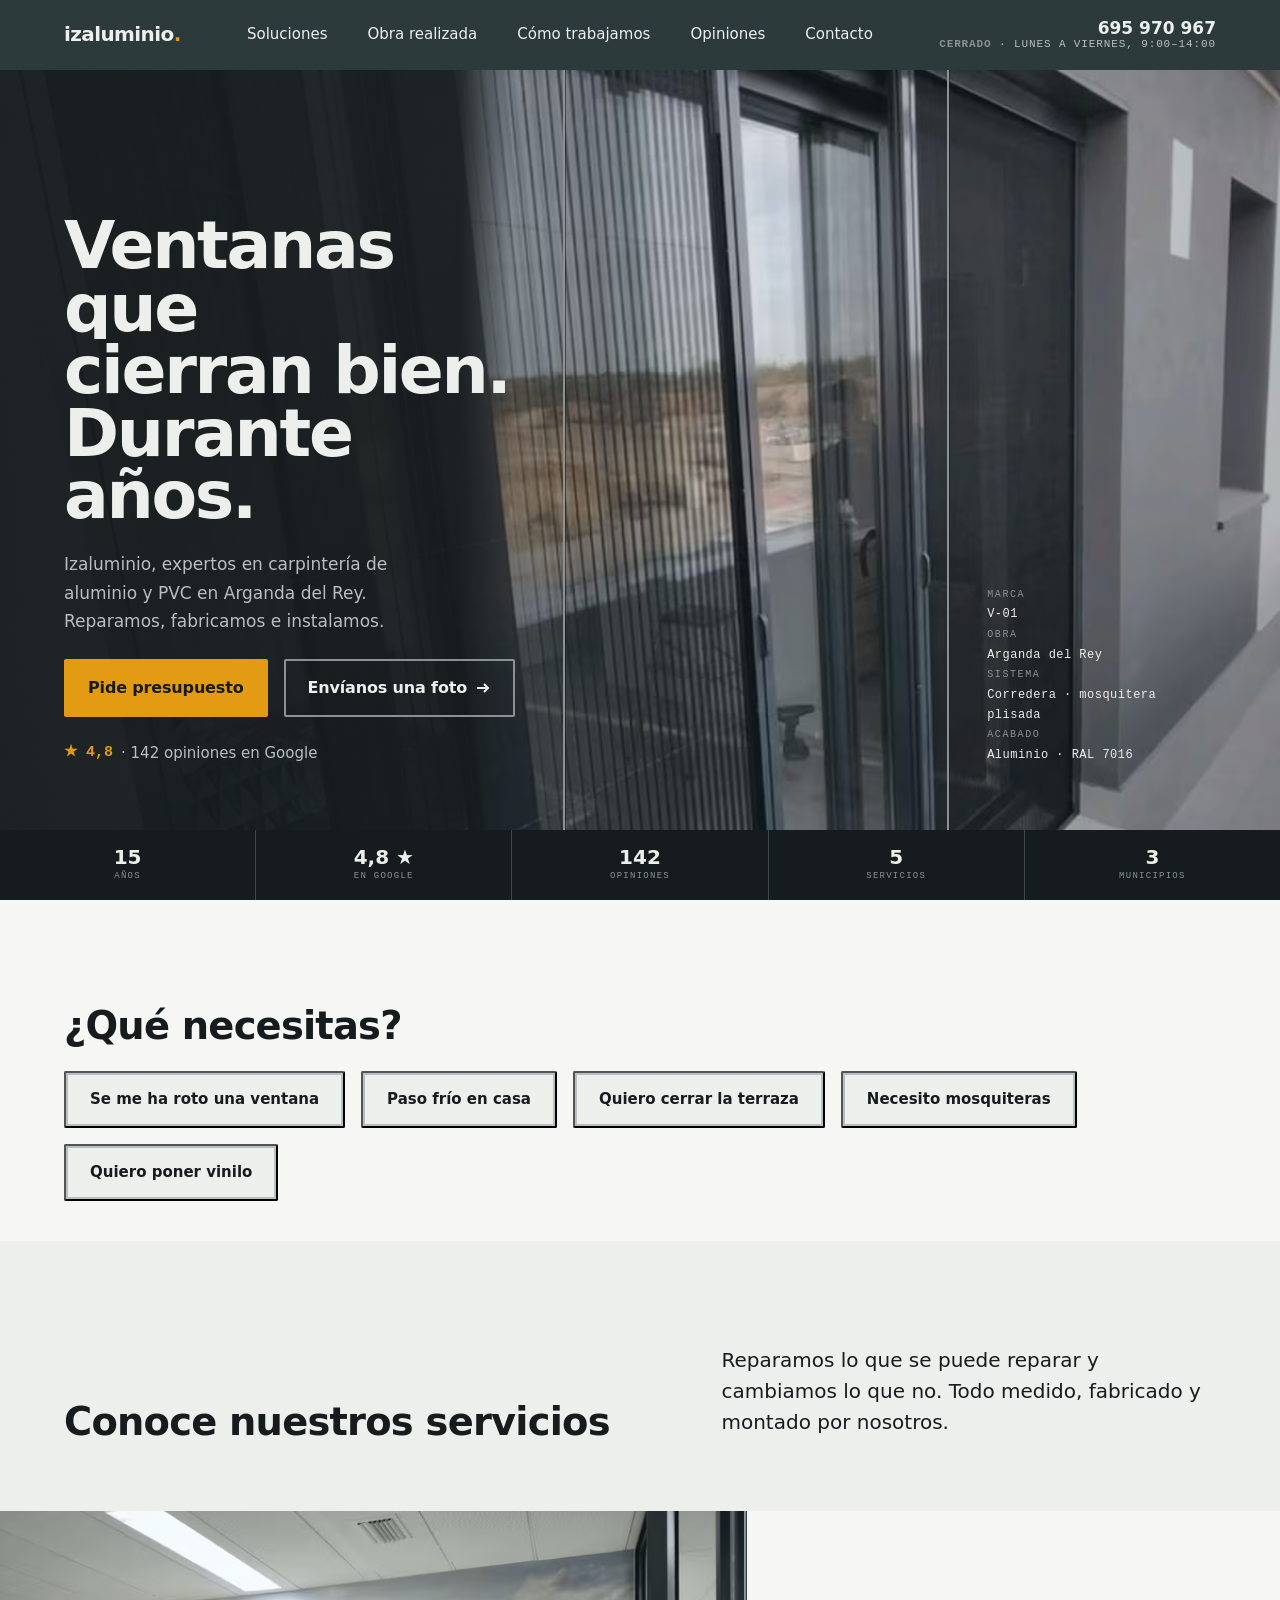
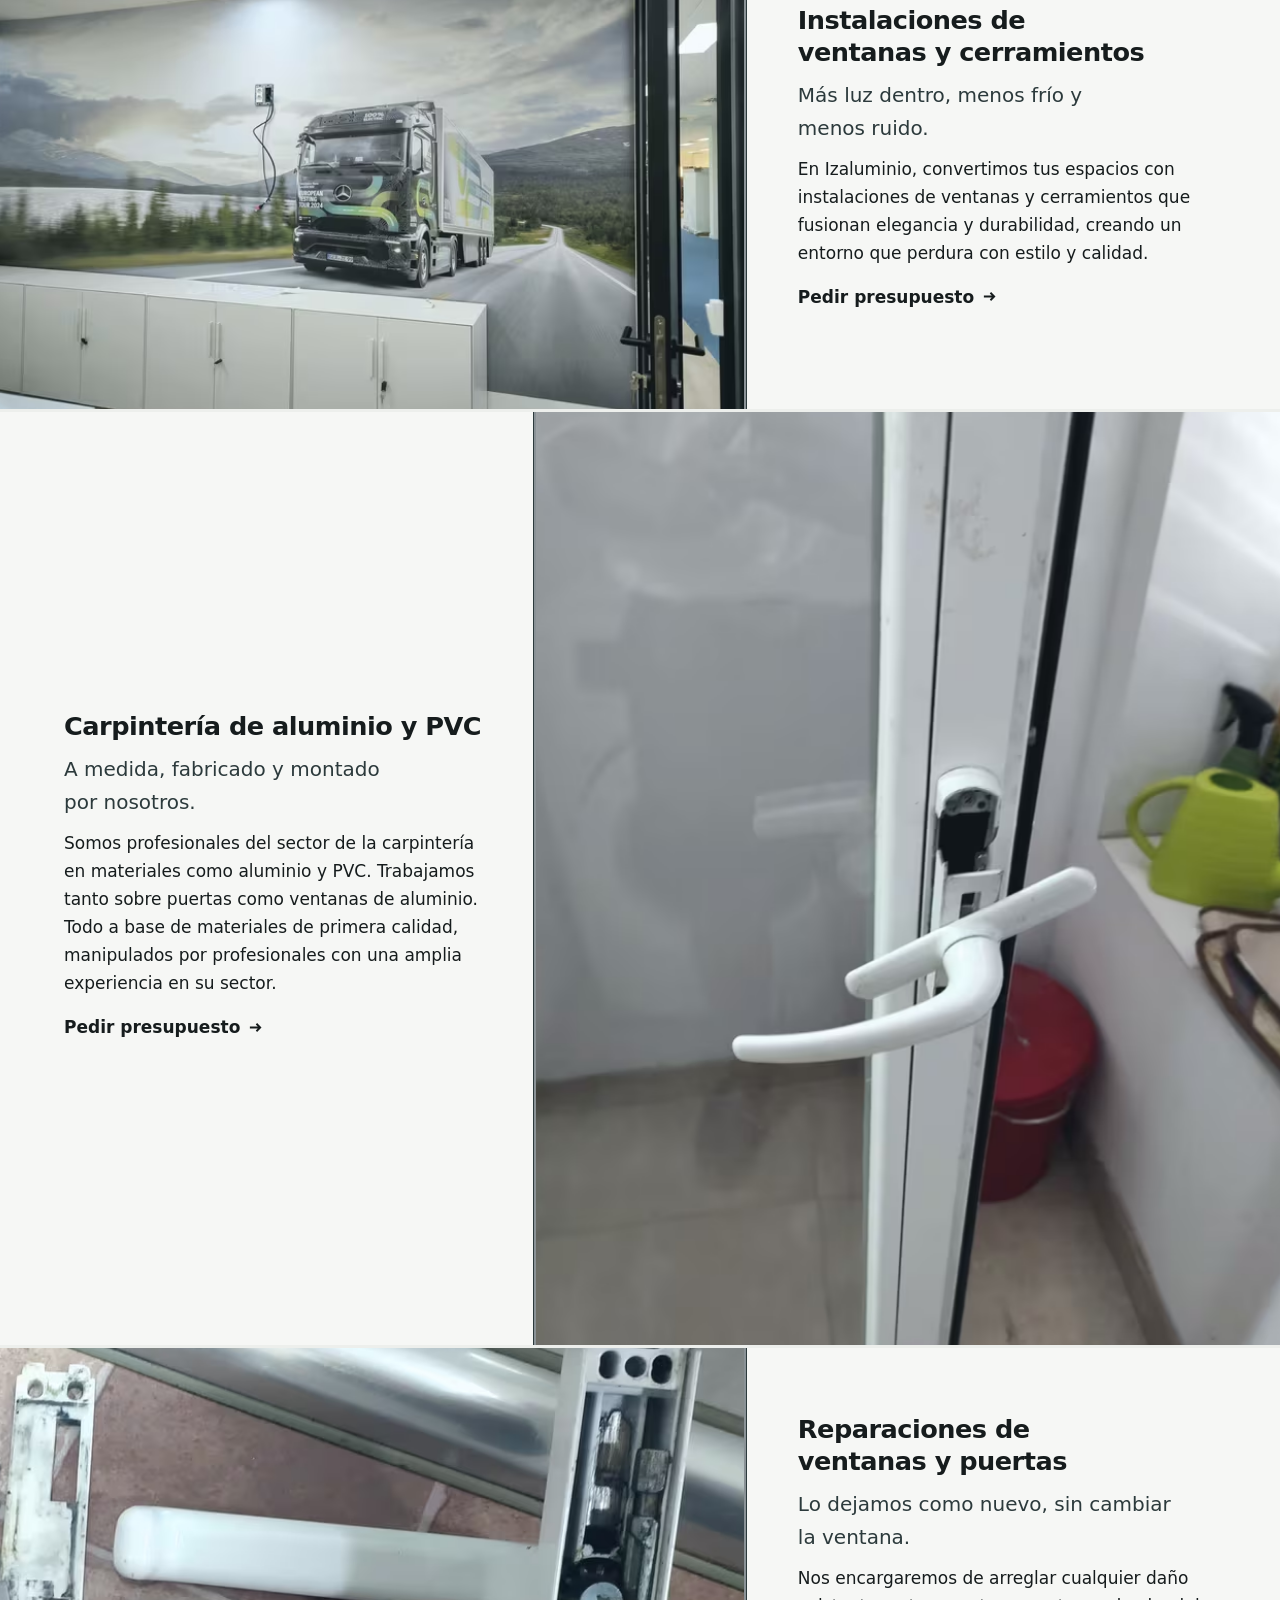
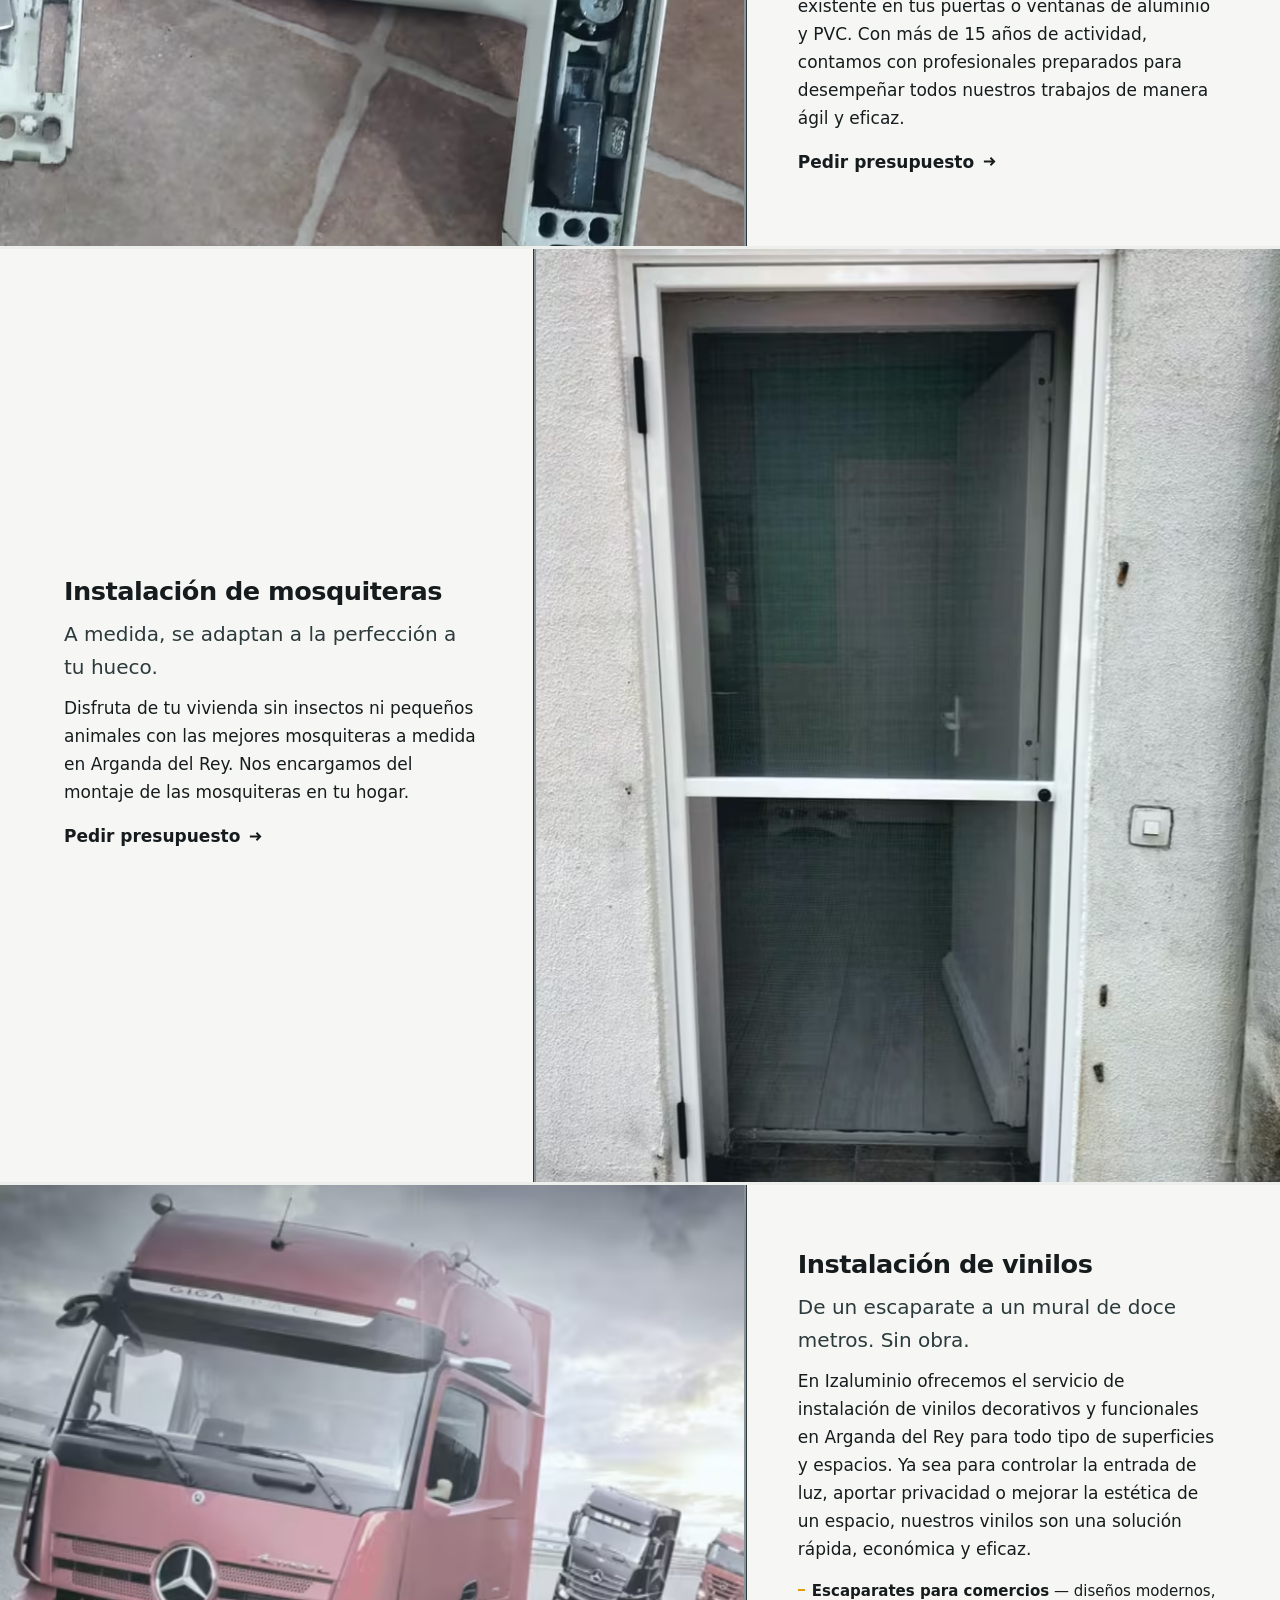
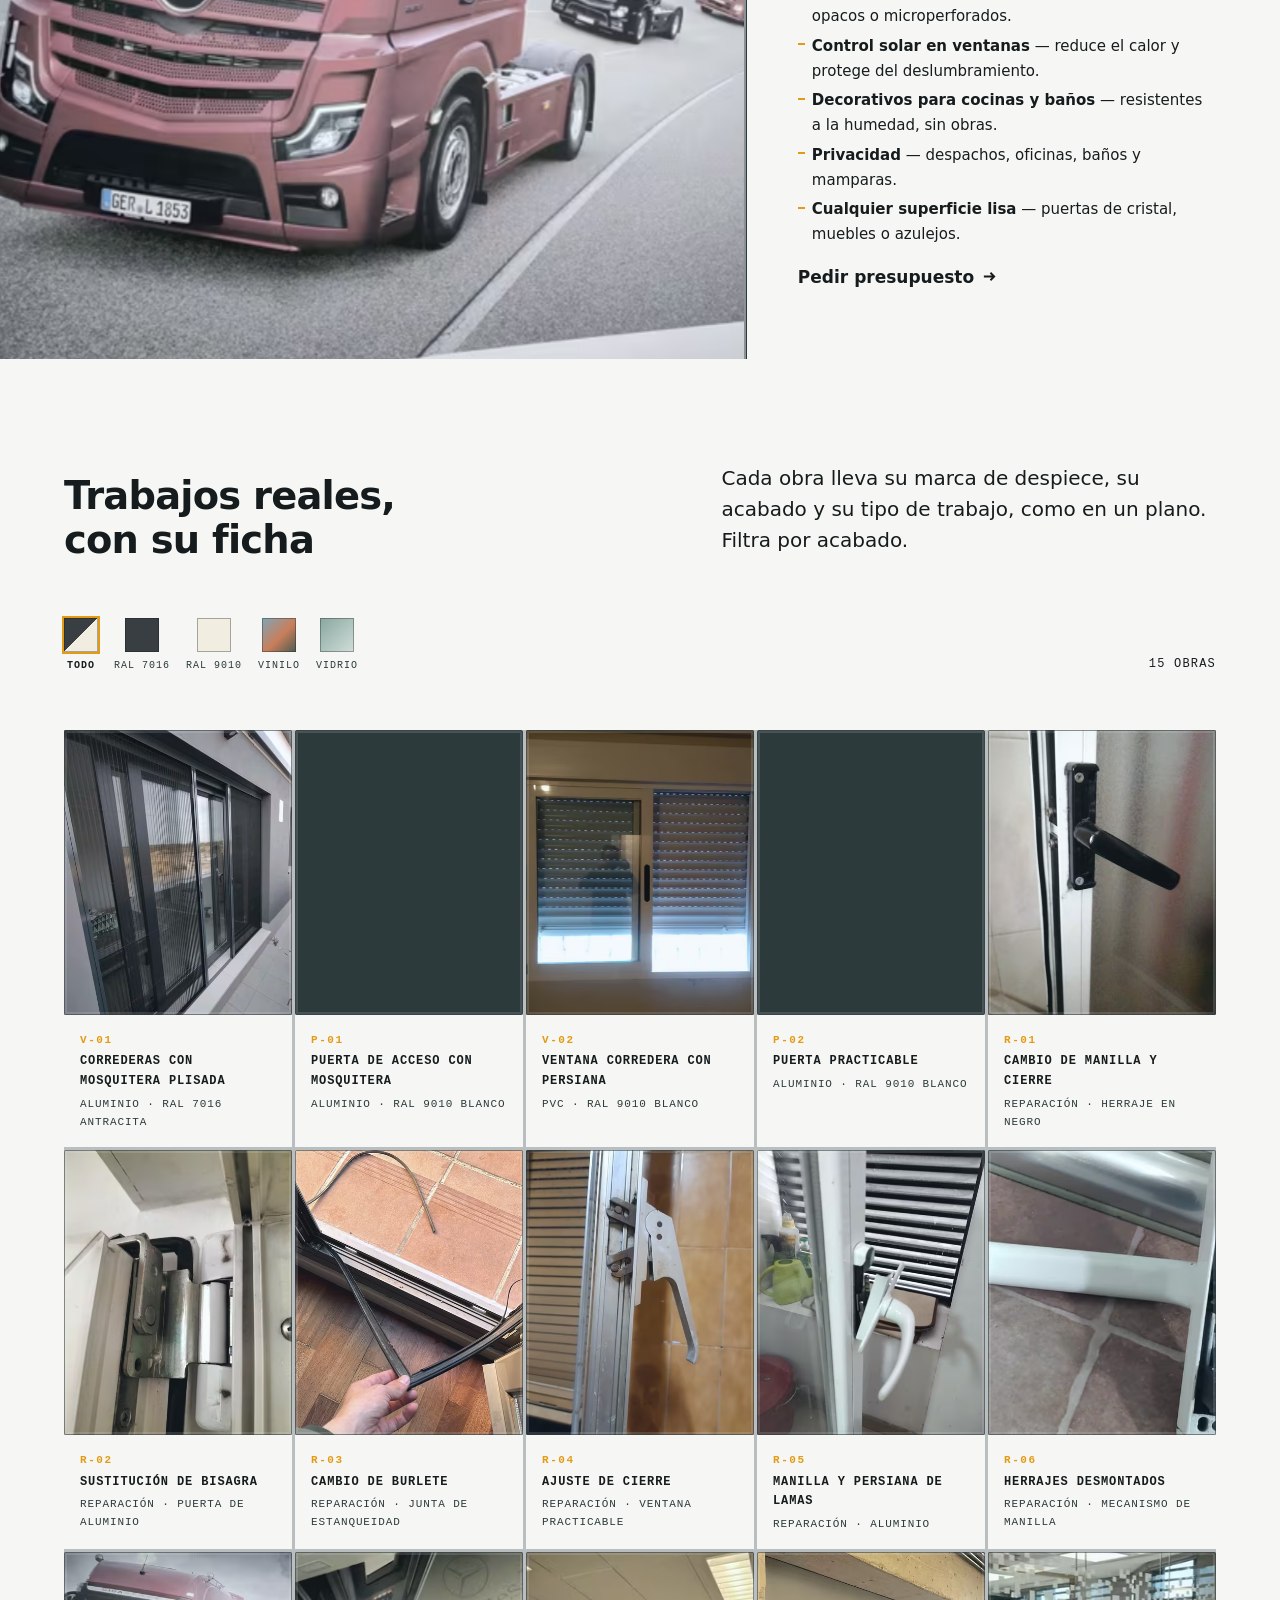
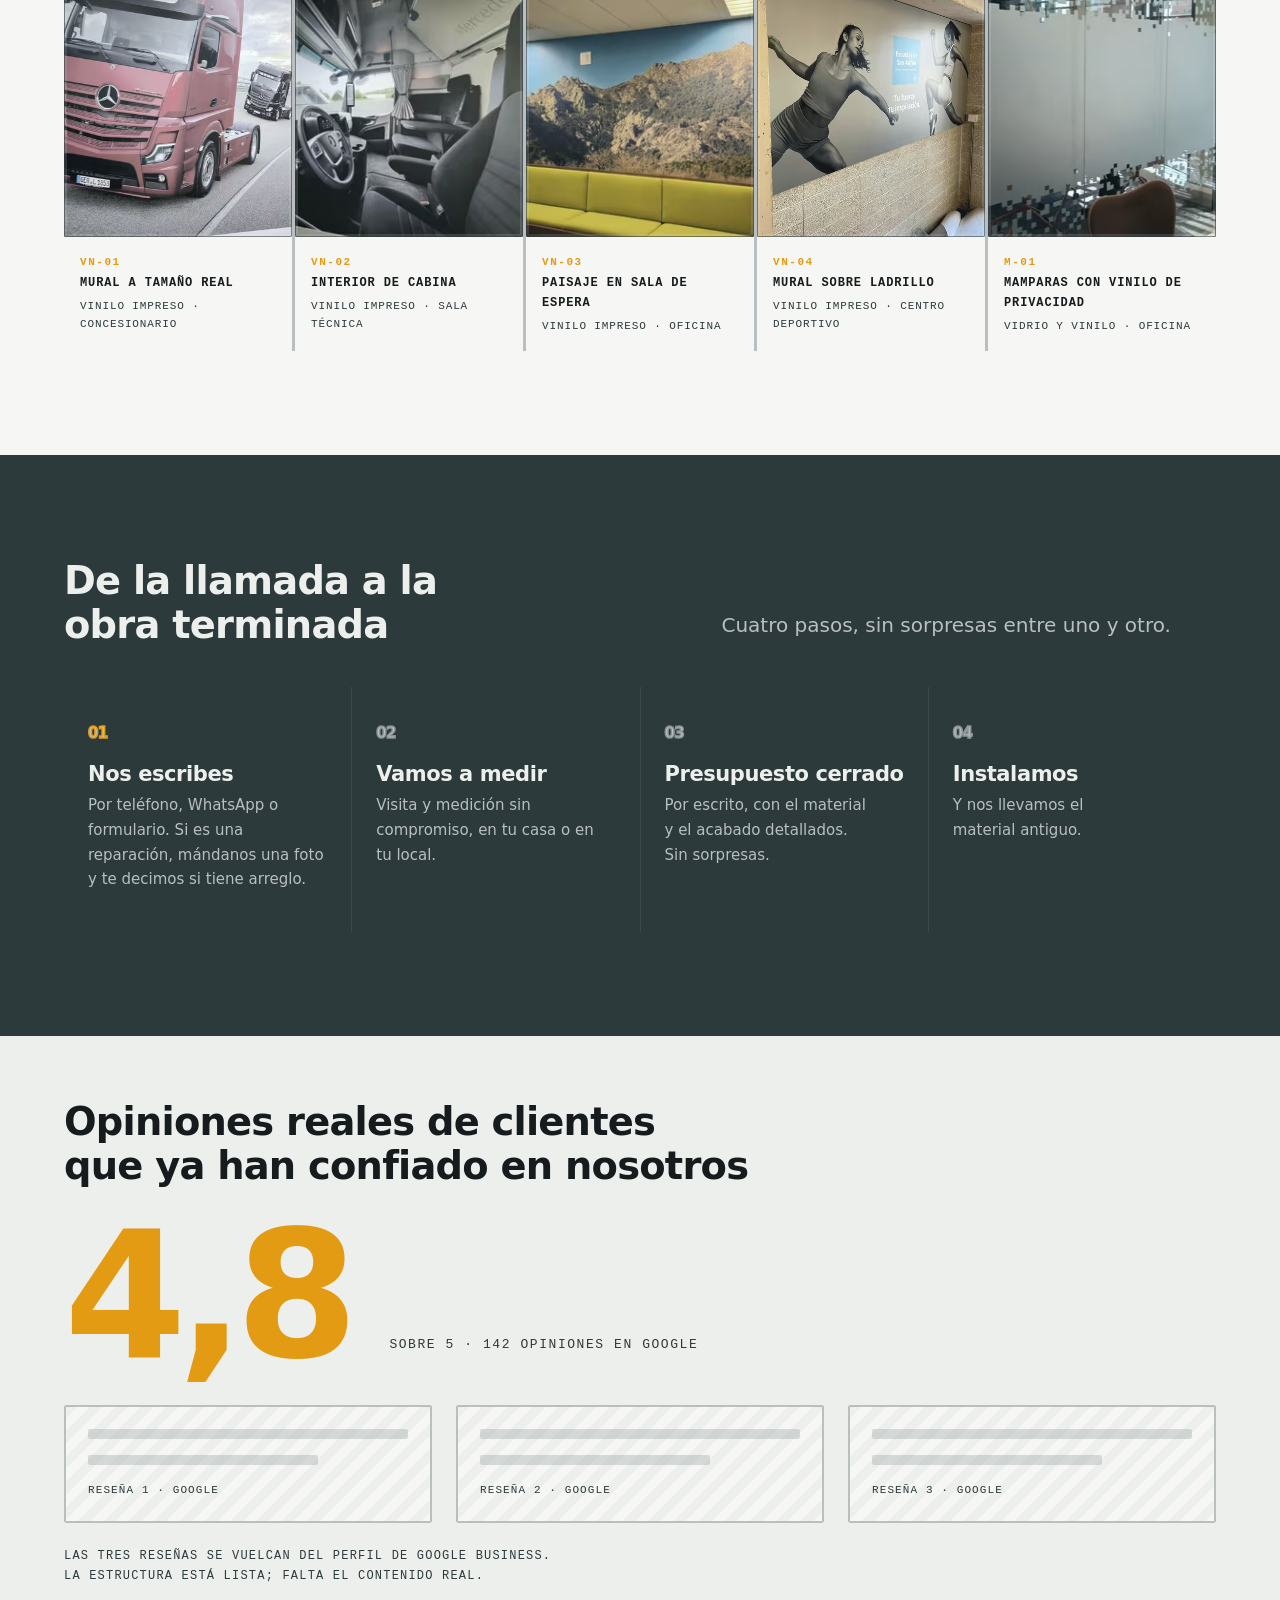
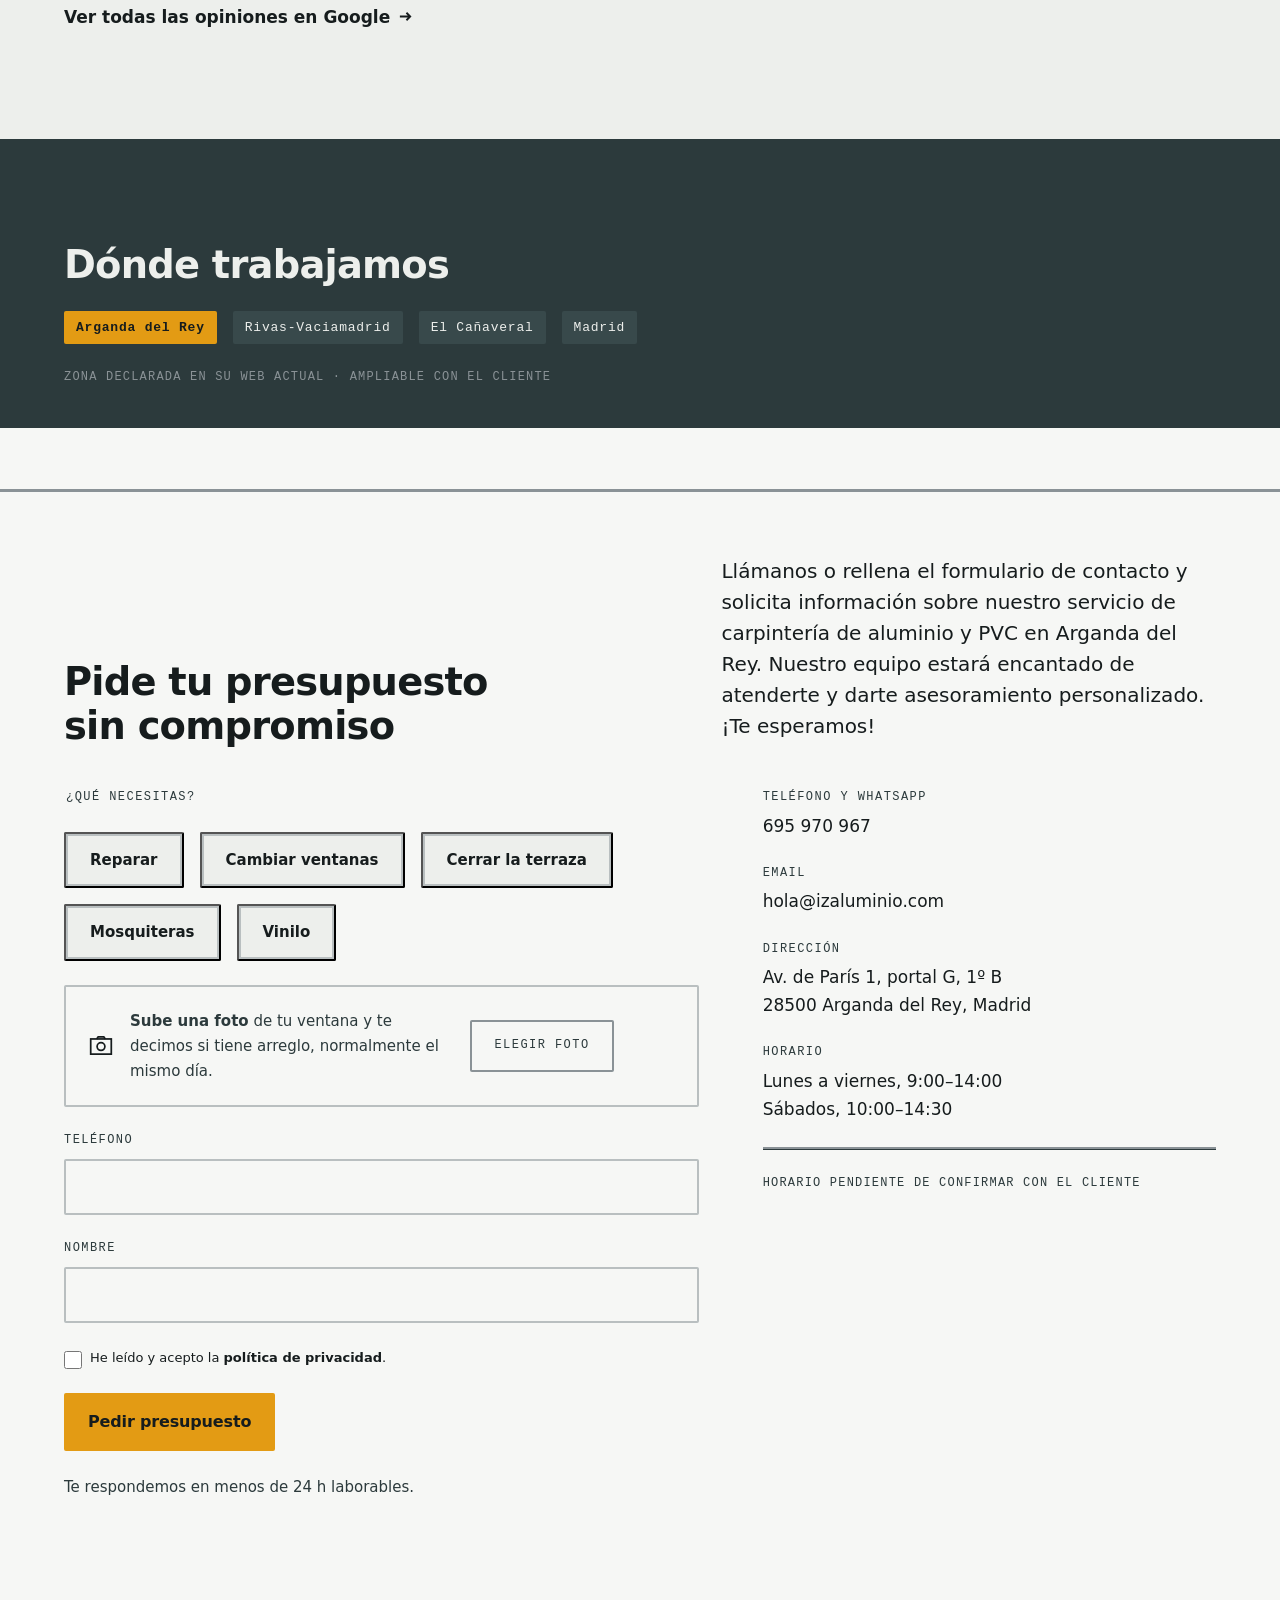
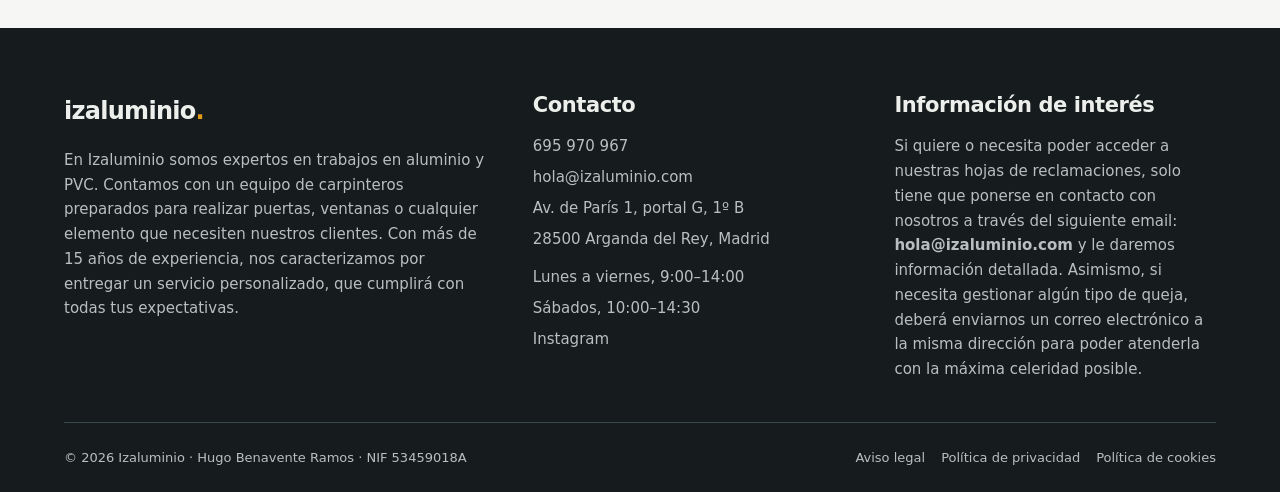
==== commit 5366fa8b: "fix: devolver el copy del cliente a su texto literal La pasada de diseño tocó texto sin anotarlo en " ====
--- a/prototype/index.html
+++ b/prototype/index.html
@@ -76,7 +76,7 @@
         <span class="hero__linea"><span>cierran bien.</span></span>
         <span class="hero__linea"><span>Durante años.</span></span>
       </h1>
-      <p class="hero__entradilla">Carpintería de aluminio y PVC en Arganda del Rey. Reparamos, fabricamos e instalamos.</p>
+      <p class="hero__entradilla">Izaluminio, expertos en carpintería de aluminio y PVC en Arganda del Rey. Reparamos, fabricamos e instalamos.</p>
       <div class="hero__acciones">
         <a class="btn btn--ambar" href="#contacto"><span>Pide presupuesto</span></a>
         <a class="btn btn--linea" href="https://wa.me/34695970967" rel="noopener">
@@ -459,7 +459,7 @@
   <div class="env">
     <div class="cabecera-seccion entra">
       <h2 id="titulo-contacto">Pide tu presupuesto sin compromiso</h2>
-      <p class="lead">Llámanos o rellena el formulario. Si es una reparación, mándanos una foto y te decimos si tiene arreglo.</p>
+      <p class="lead">Llámanos o rellena el formulario de contacto y solicita información sobre nuestro servicio de carpintería de aluminio y PVC en Arganda del Rey. Nuestro equipo estará encantado de atenderte y darte asesoramiento personalizado. ¡Te esperamos!</p>
     </div>
 
     <div class="contacto__rejilla">
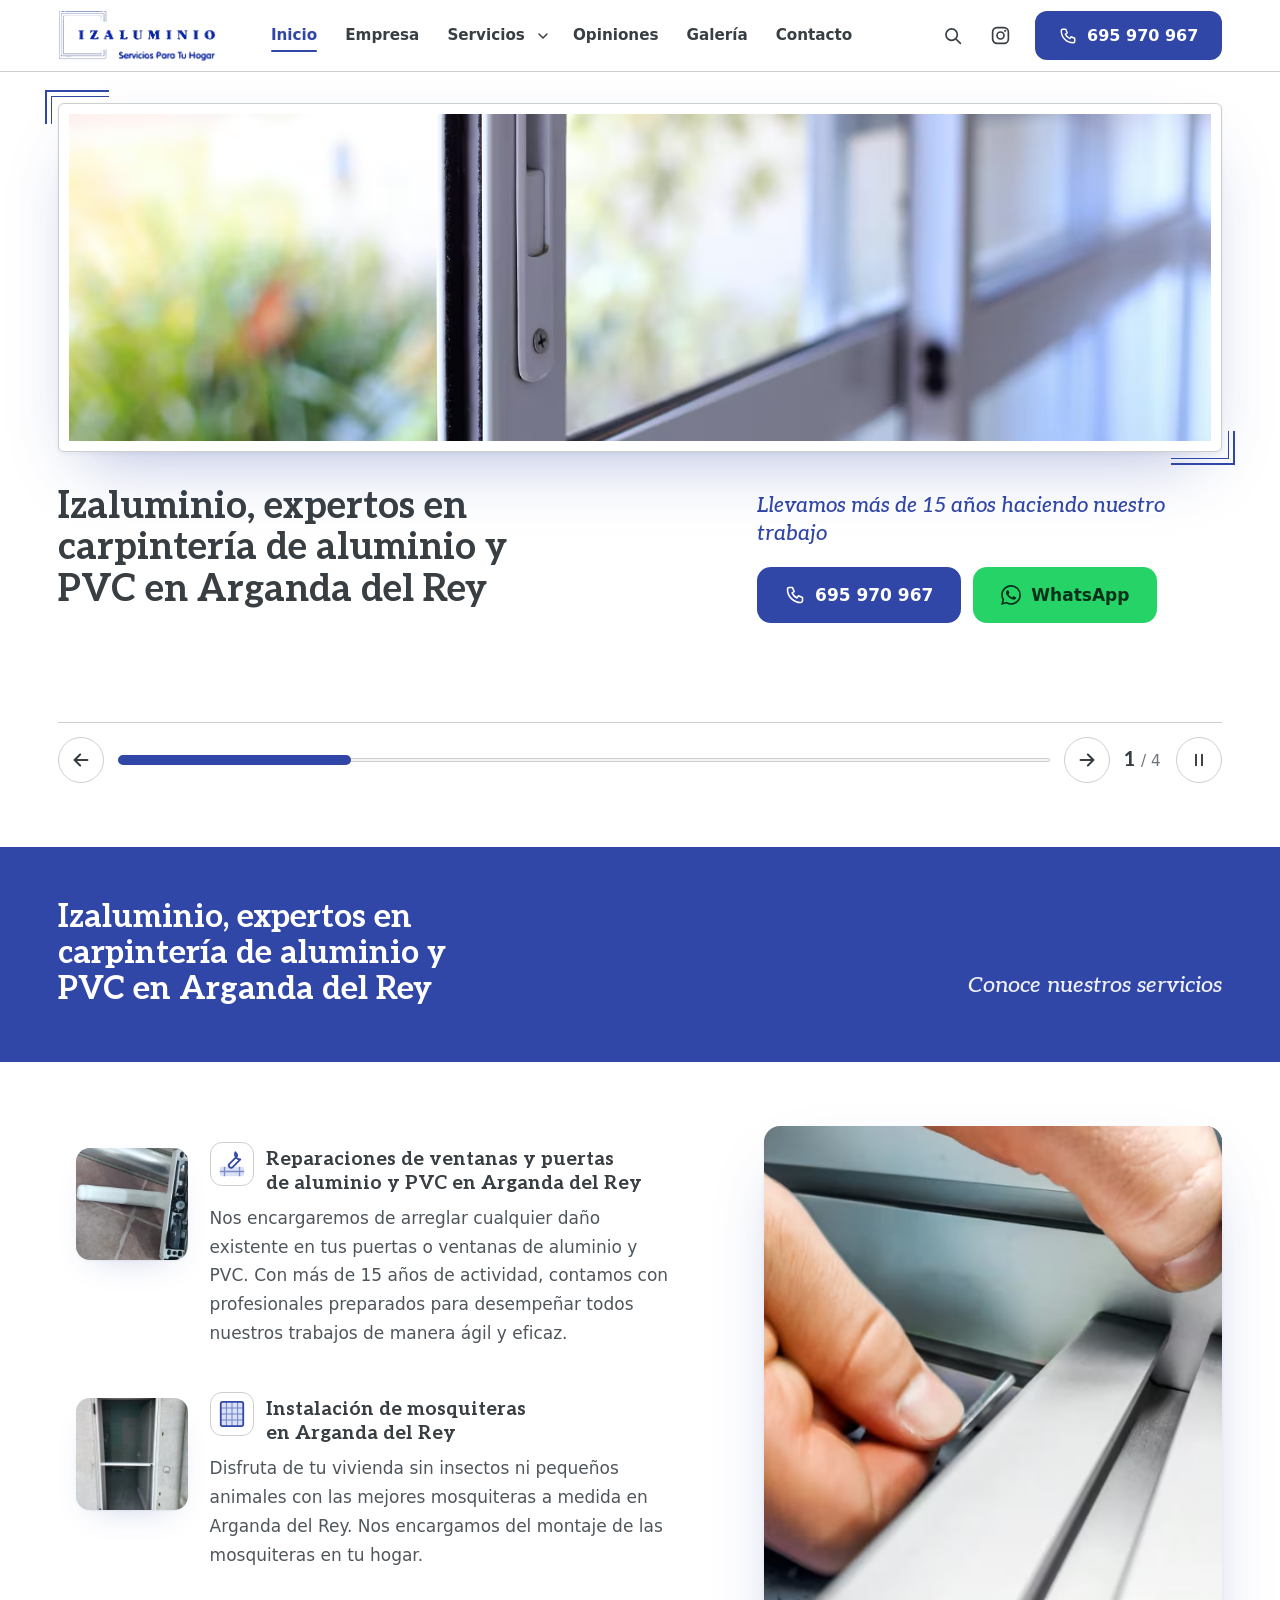
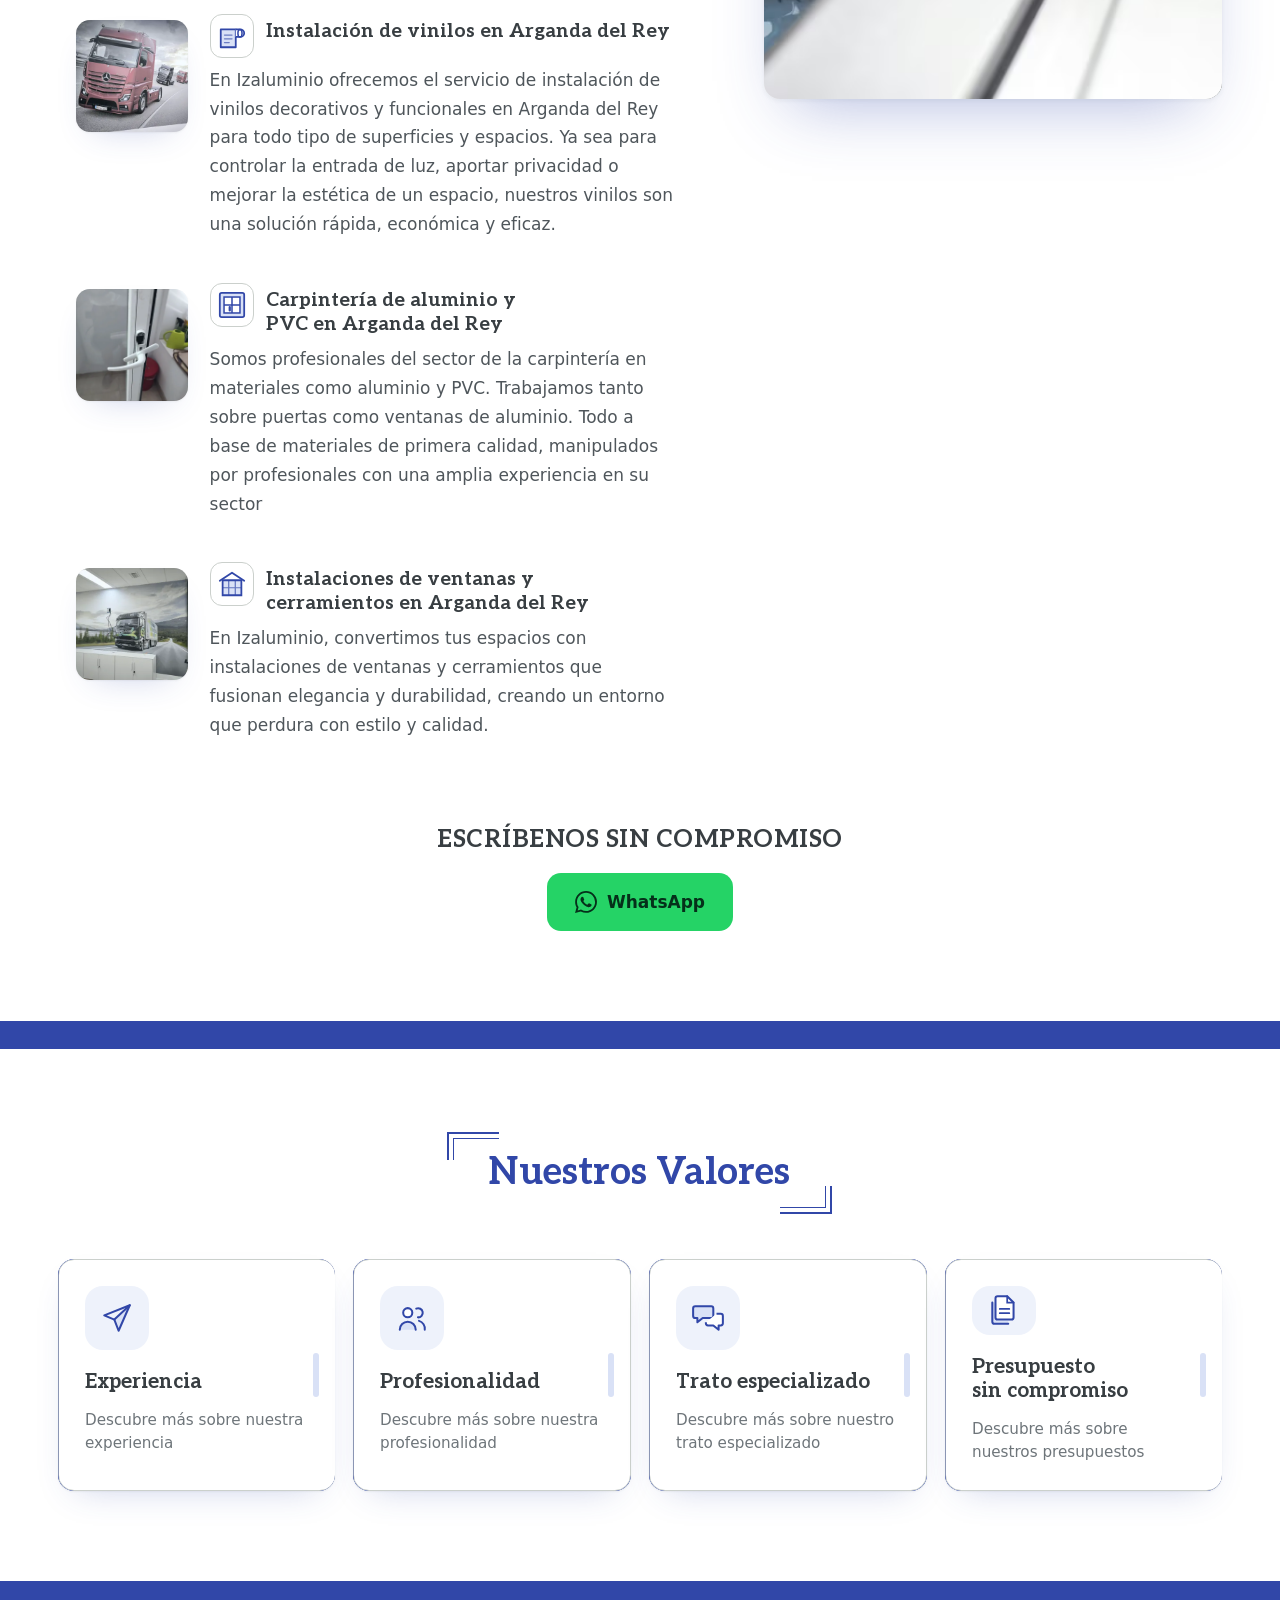
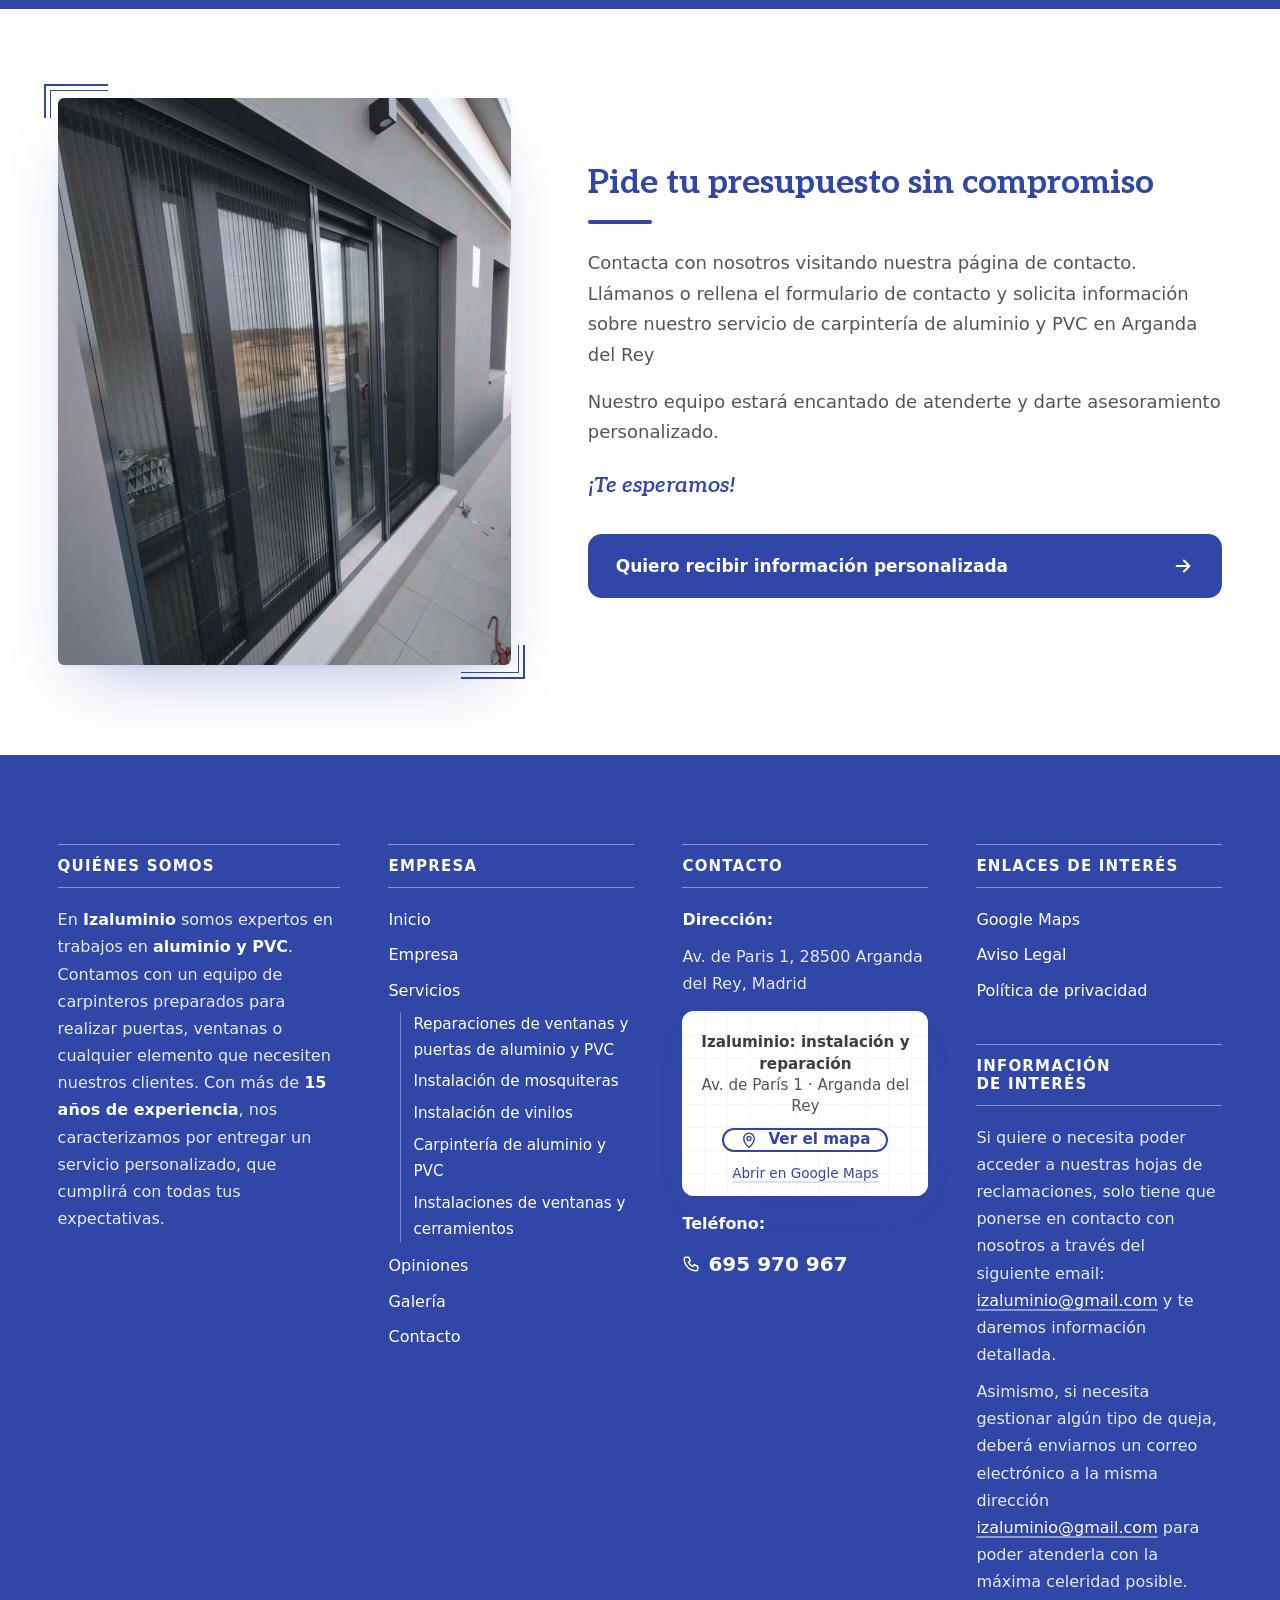
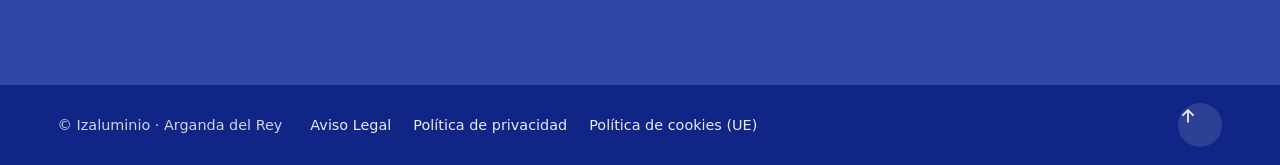
==== commit cf3edc3b: "design: remaquetación 1:1 de la home — dirección "Corredera" (azul y blanco, sus bloques y textos) -" ====
--- a/prototype/index.html
+++ b/prototype/index.html
@@ -5,630 +5,433 @@
 <script>document.documentElement.classList.add('js')</script>
 <meta name="viewport" content="width=device-width, initial-scale=1">
 <title>Carpintería de aluminio y PVC en Arganda del Rey | Izaluminio</title>
-<meta name="description" content="Carpintería de aluminio y PVC en Arganda del Rey, de la mano de los mejores profesionales del sector. Reparación, instalación, cerramientos, mosquiteras y vinilos. ¡Llama ya!">
-<meta name="theme-color" content="#2C3A3C">
-<link rel="canonical" href="https://izaluminio.com/">
-
+<meta name="description" content="Carpintería de aluminio y PVC en Arganda del Rey, de la mano de los mejores profesionales del sector. ¡Llama ya!">
+<meta name="robots" content="noindex, nofollow">
+<meta name="theme-color" content="#3147A8">
 <meta property="og:type" content="website">
 <meta property="og:locale" content="es_ES">
 <meta property="og:title" content="Carpintería de aluminio y PVC en Arganda del Rey | Izaluminio">
-<meta property="og:description" content="Más de 15 años reparando e instalando ventanas, puertas y cerramientos en Arganda del Rey, Rivas y El Cañaveral.">
-<meta property="og:url" content="https://izaluminio.com/">
-<meta property="og:image" content="https://izaluminio.com/assets/img/obra-correderas-antracita-1200.webp">
-<meta name="twitter:card" content="summary_large_image">
-
-<link rel="preload" href="assets/fonts/archivo.woff2" as="font" type="font/woff2" crossorigin>
-<link rel="preload" href="assets/fonts/hanken-grotesk.woff2" as="font" type="font/woff2" crossorigin>
+<meta property="og:description" content="Carpintería de aluminio y PVC en Arganda del Rey, de la mano de los mejores profesionales del sector. ¡Llama ya!">
+<link rel="preload" href="assets/fonts/aleo.woff2" as="font" type="font/woff2" crossorigin>
+<link rel="preload" href="assets/fonts/atkinson-next.woff2" as="font" type="font/woff2" crossorigin>
+<link rel="preload" href="assets/img/banner-corredera-cierre-1500.avif" as="image" type="image/avif" media="(min-width: 900px)">
 <link rel="stylesheet" href="assets/css/global.css">
 <link rel="stylesheet" href="assets/css/home.css">
-<link rel="icon" href="data:image/svg+xml,<svg xmlns='http://www.w3.org/2000/svg' viewBox='0 0 32 32'><rect width='32' height='32' fill='%232C3A3C'/><rect x='6' y='6' width='20' height='20' fill='none' stroke='%23E39B14' stroke-width='2.5'/><line x1='16' y1='6' x2='16' y2='26' stroke='%238A9296' stroke-width='2.5'/></svg>">
+<link rel="icon" href="data:image/svg+xml,<svg xmlns='http://www.w3.org/2000/svg' viewBox='0 0 32 32'><rect width='32' height='32' rx='6' fill='%233147A8'/><path d='M8 15V8h7M24 17v7h-7' fill='none' stroke='white' stroke-width='2.6' stroke-linecap='square'/><path d='M11.5 15v-4h3.5M20.5 17v4H17' fill='none' stroke='white' stroke-width='1.4' stroke-linecap='square'/></svg>">
 </head>
 <body>
-
 <a class="salta" href="#principal">Saltar al contenido</a>
 
-<!-- ==================== CABECERA ==================== -->
-<header class="cab" id="cabecera">
+<svg hidden aria-hidden="true" focusable="false">
+  <symbol id="i-tel" viewBox="0 0 24 24"><path d="M5 3h4l2 5-2.5 1.5a11 11 0 0 0 6 6L16 13l5 2v4a2 2 0 0 1-2 2A16 16 0 0 1 3 5a2 2 0 0 1 2-2Z" fill="none" stroke="currentColor" stroke-width="1.9" stroke-linejoin="round" stroke-linecap="round"/></symbol>
+  <symbol id="i-wa" viewBox="0 0 24 24"><path fill="currentColor" d="M17.472 14.382c-.297-.149-1.758-.867-2.03-.967-.273-.099-.471-.148-.67.15-.197.297-.767.966-.94 1.164-.173.199-.347.223-.644.075-.297-.15-1.255-.463-2.39-1.475-.883-.788-1.48-1.761-1.653-2.059-.173-.297-.018-.458.13-.606.134-.133.298-.347.446-.52.149-.174.198-.298.298-.497.099-.198.05-.371-.025-.52-.075-.149-.669-1.612-.916-2.207-.242-.579-.487-.5-.669-.51-.173-.008-.371-.01-.57-.01-.198 0-.52.074-.792.372-.272.297-1.04 1.016-1.04 2.479 0 1.462 1.065 2.875 1.213 3.074.149.198 2.096 3.2 5.077 4.487.709.306 1.262.489 1.694.625.712.227 1.36.195 1.871.118.571-.085 1.758-.719 2.006-1.413.248-.694.248-1.289.173-1.413-.074-.124-.272-.198-.57-.347m-5.421 7.403h-.004a9.87 9.87 0 0 1-5.031-1.378l-.361-.214-3.741.982.998-3.648-.235-.374a9.86 9.86 0 0 1-1.51-5.26c.001-5.45 4.436-9.884 9.888-9.884 2.64 0 5.122 1.03 6.988 2.898a9.825 9.825 0 0 1 2.893 6.994c-.003 5.45-4.437 9.884-9.885 9.884m8.413-18.297A11.815 11.815 0 0 0 12.05 0C5.495 0 .16 5.335.157 11.892c0 2.096.547 4.142 1.588 5.945L.057 24l6.305-1.654a11.882 11.882 0 0 0 5.683 1.448h.005c6.554 0 11.89-5.335 11.893-11.893a11.821 11.821 0 0 0-3.48-8.413Z"/></symbol>
+  <symbol id="i-ig" viewBox="0 0 24 24"><rect x="3" y="3" width="18" height="18" rx="5" fill="none" stroke="currentColor" stroke-width="1.9"/><circle cx="12" cy="12" r="4" fill="none" stroke="currentColor" stroke-width="1.9"/><circle cx="17.3" cy="6.7" r="1.25" fill="currentColor"/></symbol>
+  <symbol id="i-lupa" viewBox="0 0 24 24"><circle cx="11" cy="11" r="6.5" fill="none" stroke="currentColor" stroke-width="1.9"/><path d="m16 16 5 5" stroke="currentColor" stroke-width="1.9" stroke-linecap="round"/></symbol>
+  <symbol id="i-chevron" viewBox="0 0 24 24"><path d="m6 9 6 6 6-6" fill="none" stroke="currentColor" stroke-width="2.2" stroke-linecap="round" stroke-linejoin="round"/></symbol>
+  <symbol id="i-izq" viewBox="0 0 24 24"><path d="M19 12H5m6-6-6 6 6 6" fill="none" stroke="currentColor" stroke-width="2.2" stroke-linecap="round" stroke-linejoin="round"/></symbol>
+  <symbol id="i-der" viewBox="0 0 24 24"><path d="M5 12h14m-6-6 6 6-6 6" fill="none" stroke="currentColor" stroke-width="2.2" stroke-linecap="round" stroke-linejoin="round"/></symbol>
+  <symbol id="i-arriba" viewBox="0 0 24 24"><path d="M12 19V5m-6 6 6-6 6 6" fill="none" stroke="currentColor" stroke-width="2.2" stroke-linecap="round" stroke-linejoin="round"/></symbol>
+  <symbol id="i-pin" viewBox="0 0 24 24"><path d="M12 22s7-6.2 7-12A7 7 0 0 0 5 10c0 5.8 7 12 7 12Z" fill="none" stroke="currentColor" stroke-width="1.9" stroke-linejoin="round"/><circle cx="12" cy="10" r="2.6" fill="none" stroke="currentColor" stroke-width="1.9"/></symbol>
+  <symbol id="i-pausa" viewBox="0 0 24 24"><path d="M8 5v14M16 5v14" stroke="currentColor" stroke-width="2.6" stroke-linecap="round"/></symbol>
+  <symbol id="i-play" viewBox="0 0 24 24"><path d="M8 5.5v13l10-6.5Z" fill="currentColor"/></symbol>
+  <symbol id="i-mapa" viewBox="0 0 24 24"><path d="M3 6.5 9 4l6 2.5 6-2.5v13.5L15 20l-6-2.5-6 2.5Z" fill="none" stroke="currentColor" stroke-width="1.9" stroke-linejoin="round"/><path d="M9 4v13.5M15 6.5V20" stroke="currentColor" stroke-width="1.9"/></symbol>
+  <!-- Servicios (duotono: relleno claro + trazo azul) -->
+  <symbol id="s-reparacion" viewBox="0 0 32 32"><rect x="3" y="19" width="26" height="10" rx="2.5" fill="var(--duo)"/><path d="M3 24h26M8 19v10M24 19v10" stroke="currentColor" stroke-width="1.4" opacity=".55"/><path d="M19.5 3.5a5.5 5.5 0 0 0 5.4 7.6l-8.2 8.2a2.4 2.4 0 1 1-3.4-3.4l8.2-8.2a5.5 5.5 0 0 0-2-4.2Z" fill="#fff" stroke="currentColor" stroke-width="1.9" stroke-linejoin="round"/></symbol>
+  <symbol id="s-mosquitera" viewBox="0 0 32 32"><rect x="4" y="3" width="24" height="26" rx="2" fill="var(--duo)"/><rect x="4" y="3" width="24" height="26" rx="2" fill="none" stroke="currentColor" stroke-width="1.9"/><path d="M4 9.5h24M4 16h24M4 22.5h24M10 3v26M16 3v26M22 3v26" stroke="currentColor" stroke-width="1.1" opacity=".6"/></symbol>
+  <symbol id="s-vinilo" viewBox="0 0 32 32"><path d="M4 9h16v19H4z" fill="var(--duo)"/><path d="M4 9h16v19H4z" fill="none" stroke="currentColor" stroke-width="1.9" stroke-linejoin="round"/><path d="M20 9h4.5c2.5 0 4.5 1.8 4.5 4s-2 4-4.5 4H20" fill="#fff" stroke="currentColor" stroke-width="1.9"/><ellipse cx="24.5" cy="13" rx="2.2" ry="4" fill="none" stroke="currentColor" stroke-width="1.6"/><path d="M8 15h8M8 19h8M8 23h5" stroke="currentColor" stroke-width="1.4" stroke-linecap="round" opacity=".65"/></symbol>
+  <symbol id="s-carpinteria" viewBox="0 0 32 32"><rect x="3" y="3" width="26" height="26" rx="2" fill="var(--duo)"/><rect x="3" y="3" width="26" height="26" rx="2" fill="none" stroke="currentColor" stroke-width="1.9"/><rect x="7.5" y="7.5" width="17" height="17" fill="#fff" stroke="currentColor" stroke-width="1.6"/><path d="M16 7.5v17M7.5 16h17" stroke="currentColor" stroke-width="1.6"/><path d="M13.6 18.2v3.6" stroke="currentColor" stroke-width="2.4" stroke-linecap="round"/></symbol>
+  <symbol id="s-cerramiento" viewBox="0 0 32 32"><path d="M6 12h20v16H6z" fill="var(--duo)"/><path d="M3 12.5 16 4l13 8.5" fill="none" stroke="currentColor" stroke-width="1.9" stroke-linecap="round" stroke-linejoin="round"/><path d="M6 12h20v16H6z" fill="none" stroke="currentColor" stroke-width="1.9"/><path d="M12.5 12v16M19.5 12v16M6 20h20" stroke="currentColor" stroke-width="1.3" opacity=".7"/></symbol>
+  <!-- Valores (mismos motivos que sus iconos: avión, personas, chat, documentos) -->
+  <symbol id="v-avion" viewBox="0 0 32 32"><path d="M28 4 13.5 17.5 17.5 28 28 4Z" fill="var(--duo)"/><path d="M28 4 4 13.5l9.5 4L17.5 28 28 4Z" fill="none" stroke="currentColor" stroke-width="1.9" stroke-linejoin="round"/><path d="M13.5 17.5 28 4" stroke="currentColor" stroke-width="1.9" stroke-linecap="round"/></symbol>
+  <symbol id="v-personas" viewBox="0 0 32 32"><path d="M4.5 27a7.5 7.5 0 0 1 15 0Z" fill="var(--duo)"/><circle cx="12" cy="11" r="4.3" fill="#fff" stroke="currentColor" stroke-width="1.9"/><path d="M4.5 27a7.5 7.5 0 0 1 15 0" fill="none" stroke="currentColor" stroke-width="1.9" stroke-linecap="round"/><path d="M20 7.2a4.3 4.3 0 1 1 1.6 8.2M22.6 18.7A7.5 7.5 0 0 1 28 27" fill="none" stroke="currentColor" stroke-width="1.9" stroke-linecap="round"/></symbol>
+  <symbol id="v-chat" viewBox="0 0 32 32"><path d="M4 5h15a2 2 0 0 1 2 2v7a2 2 0 0 1-2 2h-8l-5 4v-4H4a2 2 0 0 1-2-2V7a2 2 0 0 1 2-2Z" fill="var(--duo)" stroke="currentColor" stroke-width="1.9" stroke-linejoin="round"/><path d="M24 12h4a2 2 0 0 1 2 2v7a2 2 0 0 1-2 2h-2v4l-5-4h-5a2 2 0 0 1-2-2v-1" fill="#fff" stroke="currentColor" stroke-width="1.9" stroke-linejoin="round"/></symbol>
+  <symbol id="v-docs" viewBox="0 0 32 32"><path d="M5 9v18a2 2 0 0 0 2 2h13v-3H10a2 2 0 0 1-2-2V9Z" fill="var(--duo)"/><path d="M10 3h9l6 6v14a2 2 0 0 1-2 2H10a2 2 0 0 1-2-2V5a2 2 0 0 1 2-2Z" fill="#fff" stroke="currentColor" stroke-width="1.9" stroke-linejoin="round"/><path d="M19 3v6h6M12 15h9M12 19h9" fill="none" stroke="currentColor" stroke-width="1.6" stroke-linecap="round"/><path d="M5 9v18a2 2 0 0 0 2 2h13" fill="none" stroke="currentColor" stroke-width="1.9" stroke-linecap="round"/></symbol>
+</svg>
+
+<!-- ============================ CABECERA ============================ -->
+<header class="cab" id="inicio">
   <div class="env cab__fila">
-    <a class="cab__marca" href="#principal">izaluminio<span>.</span></a>
-    <nav class="cab__menu" aria-label="Principal">
-      <a class="cab__link" href="#soluciones">Soluciones</a>
-      <a class="cab__link" href="#obra">Obra realizada</a>
-      <a class="cab__link" href="#proceso">Cómo trabajamos</a>
-      <a class="cab__link" href="#opiniones">Opiniones</a>
-      <a class="cab__link" href="#contacto">Contacto</a>
+    <a class="logo" href="#inicio">
+      <img src="assets/img/logo-izaluminio.png" width="325" height="107" alt="Izaluminio — Servicios para tu hogar" fetchpriority="high">
+    </a>
+
+    <nav class="cab__nav" id="nav-principal" aria-label="Principal">
+      <ul class="cab__lista">
+        <li><a class="cab__link cab__link--activo" href="#inicio" aria-current="page">Inicio</a></li>
+        <li><a class="cab__link" href="https://izaluminio.com/carpinteria-de-aluminio-y-pvc-2/" target="_blank" rel="noopener">Empresa</a></li>
+        <li class="cab__item--sub">
+          <a class="cab__link" href="#servicios">Servicios</a>
+          <button class="cab__sub-toggle" type="button" aria-expanded="false" aria-controls="sub-servicios" aria-label="Abrir el submenú de Servicios"><svg width="16" height="16"><use href="#i-chevron"/></svg></button>
+          <ul class="cab__sub" id="sub-servicios">
+            <li><a href="https://izaluminio.com/reparaciones-de-ventanas-y-puertas-de-aluminio-y-pvc/" target="_blank" rel="noopener">Reparaciones de ventanas y puertas de aluminio y PVC</a></li>
+            <li><a href="https://izaluminio.com/instalacion-de-mosquiteras/" target="_blank" rel="noopener">Instalación de mosquiteras</a></li>
+            <li><a href="https://izaluminio.com/instalacion-de-vinilos/" target="_blank" rel="noopener">Instalación de vinilos</a></li>
+            <li><a href="https://izaluminio.com/carpinteria-de-aluminio-y-pvc/" target="_blank" rel="noopener">Carpintería de aluminio y PVC</a></li>
+            <li><a href="https://izaluminio.com/instalaciones-de-ventanas-y-cerramientos/" target="_blank" rel="noopener">Instalaciones de ventanas y cerramientos</a></li>
+          </ul>
+        </li>
+        <li><a class="cab__link" href="https://izaluminio.com/opiniones/" target="_blank" rel="noopener">Opiniones</a></li>
+        <li><a class="cab__link" href="https://izaluminio.com/galeria/" target="_blank" rel="noopener">Galería</a></li>
+        <li><a class="cab__link" href="https://izaluminio.com/contacto/" target="_blank" rel="noopener">Contacto</a></li>
+      </ul>
     </nav>
-    <a class="cab__tel" href="tel:+34695970967">
-      <strong>695 970 967</strong>
-      <span class="cab__horario" id="estado-horario"><b>·</b> Lunes a viernes, 9:00–14:00</span>
-    </a>
+
+    <div class="cab__acciones">
+      <a class="cab__icono" href="https://izaluminio.com/?s=" target="_blank" rel="noopener" aria-label="Buscar en la web"><svg width="21" height="21"><use href="#i-lupa"/></svg></a>
+      <a class="cab__icono" href="https://www.instagram.com/izaluminio/?hl=es" target="_blank" rel="noopener" aria-label="Instagram de Izaluminio"><svg width="21" height="21"><use href="#i-ig"/></svg></a>
+      <a class="btn btn--primario cab__tel" href="tel:695970967"><svg width="18" height="18" aria-hidden="true"><use href="#i-tel"/></svg><span>695 970 967</span></a>
+      <button class="cab__menu" type="button" aria-expanded="false" aria-controls="nav-principal">
+        <span class="cab__menu-icono" aria-hidden="true"></span>
+        <span class="visualmente-oculto">Menú</span>
+      </button>
+    </div>
   </div>
 </header>
 
 <main id="principal">
 
-<!-- ==================== HERO: EL HUECO ==================== -->
-<section class="hero" id="hueco" aria-labelledby="titulo-hero">
-
-  <figure class="hero__vidrio">
-    <picture>
-      <source type="image/avif" sizes="100vw"
-        srcset="assets/img/obra-correderas-antracita-480.avif 480w,
-                assets/img/obra-correderas-antracita-768.avif 768w,
-                assets/img/obra-correderas-antracita-1200.avif 1200w">
-      <img src="assets/img/obra-correderas-antracita-1200.webp" sizes="100vw"
-        srcset="assets/img/obra-correderas-antracita-480.webp 480w,
-                assets/img/obra-correderas-antracita-768.webp 768w,
-                assets/img/obra-correderas-antracita-1200.webp 1200w"
-        width="1072" height="1340" fetchpriority="high" decoding="async"
-        alt="Correderas de aluminio en acabado antracita con mosquitera plisada, instaladas en la fachada de una vivienda en Arganda del Rey">
-    </picture>
-  </figure>
-
-  <div class="hero__velo" aria-hidden="true"></div>
-  <span class="montante-hoja" style="left:44%" aria-hidden="true"></span>
-  <span class="montante-hoja" style="left:74%" aria-hidden="true"></span>
-
-  <div class="hero__hojas">
-    <div class="hero__hoja">
-      <h1 class="hero__titulo" id="titulo-hero">
-        <span class="hero__linea"><span>Ventanas que</span></span>
-        <span class="hero__linea"><span>cierran bien.</span></span>
-        <span class="hero__linea"><span>Durante años.</span></span>
-      </h1>
-      <p class="hero__entradilla">Izaluminio, expertos en carpintería de aluminio y PVC en Arganda del Rey. Reparamos, fabricamos e instalamos.</p>
-      <div class="hero__acciones">
-        <a class="btn btn--ambar" href="#contacto"><span>Pide presupuesto</span></a>
-        <a class="btn btn--linea" href="https://wa.me/34695970967" rel="noopener">
-          <span>Envíanos una foto</span>
-          <svg width="16" height="16" viewBox="0 0 16 16" fill="none" aria-hidden="true"><path d="M2 8h11M9 4l4 4-4 4" stroke="currentColor" stroke-width="2"/></svg>
-        </a>
-      </div>
-      <p class="hero__estrellas"><b>★ 4,8</b> · 142 opiniones en Google</p>
-    </div>
-
-    <div class="hero__hoja" aria-hidden="true"></div>
-
-    <div class="hero__hoja">
-      <dl class="hero__marca">
-        <dt>Marca</dt><dd>V-01</dd>
-        <dt>Obra</dt><dd>Arganda del Rey</dd>
-        <dt>Sistema</dt><dd>Corredera · mosquitera plisada</dd>
-        <dt>Acabado</dt><dd>Aluminio · RAL 7016</dd>
-      </dl>
-    </div>
-  </div>
-
-  <div class="hero__banda">
-    <ul>
-      <li><b>15</b><span>Años</span></li>
-      <li><b>4,8 ★</b><span>En Google</span></li>
-      <li><b>142</b><span>Opiniones</span></li>
-      <li><b>5</b><span>Servicios</span></li>
-      <li><b>3</b><span>Municipios</span></li>
+<!-- ============================ HERO · LA VENTANA CORREDERA (su slider de 4) ============================ -->
+<section class="hero" id="hero" aria-roledescription="carrusel" aria-label="Destacados de Izaluminio">
+  <div class="env">
+
+    <div class="hero__marco">
+      <div class="hero__cristal" id="hero-cristal">
+        <div class="hero__vidrio is-activa" data-i="0">
+          <picture>
+            <source type="image/avif" sizes="(min-width:1400px) 1280px, 100vw" srcset="assets/img/banner-corredera-cierre-480.avif 480w, assets/img/banner-corredera-cierre-800.avif 800w, assets/img/banner-corredera-cierre-1200.avif 1200w, assets/img/banner-corredera-cierre-1500.avif 1500w">
+            <img src="assets/img/banner-corredera-cierre-1200.webp" sizes="(min-width:1400px) 1280px, 100vw" srcset="assets/img/banner-corredera-cierre-480.webp 480w, assets/img/banner-corredera-cierre-800.webp 800w, assets/img/banner-corredera-cierre-1200.webp 1200w, assets/img/banner-corredera-cierre-1500.webp 1500w" width="1500" height="430" fetchpriority="high" decoding="async" style="object-position:38% 50%" alt="Cierre de una ventana corredera blanca de PVC, con vegetación al fondo">
+          </picture>
+        </div>
+        <div class="hero__vidrio" data-i="1">
+          <picture>
+            <source type="image/avif" sizes="(min-width:1400px) 1280px, 100vw" srcset="assets/img/banner-manillas-blancas-480.avif 480w, assets/img/banner-manillas-blancas-800.avif 800w, assets/img/banner-manillas-blancas-1200.avif 1200w, assets/img/banner-manillas-blancas-1500.avif 1500w">
+            <img src="assets/img/banner-manillas-blancas-1200.webp" sizes="(min-width:1400px) 1280px, 100vw" srcset="assets/img/banner-manillas-blancas-480.webp 480w, assets/img/banner-manillas-blancas-800.webp 800w, assets/img/banner-manillas-blancas-1200.webp 1200w, assets/img/banner-manillas-blancas-1500.webp 1500w" width="1500" height="430" loading="lazy" decoding="async" style="object-position:42% 50%" alt="Dos manillas blancas de ventana de PVC sobre un cristal con el cielo azul detrás">
+          </picture>
+        </div>
+        <div class="hero__vidrio" data-i="2">
+          <picture>
+            <source type="image/avif" sizes="(min-width:1400px) 1280px, 100vw" srcset="assets/img/banner-correderas-madera-480.avif 480w, assets/img/banner-correderas-madera-800.avif 800w, assets/img/banner-correderas-madera-1200.avif 1200w, assets/img/banner-correderas-madera-1500.avif 1500w">
+            <img src="assets/img/banner-correderas-madera-1200.webp" sizes="(min-width:1400px) 1280px, 100vw" srcset="assets/img/banner-correderas-madera-480.webp 480w, assets/img/banner-correderas-madera-800.webp 800w, assets/img/banner-correderas-madera-1200.webp 1200w, assets/img/banner-correderas-madera-1500.webp 1500w" width="1500" height="430" loading="lazy" decoding="async" style="object-position:45% 50%" alt="Puertas correderas de aluminio con acabado imitación madera, con vistas a la calle">
+          </picture>
+        </div>
+        <div class="hero__vidrio" data-i="3">
+          <picture>
+            <source type="image/avif" sizes="(min-width:1400px) 1280px, 100vw" srcset="assets/img/banner-oficina-cristal-480.avif 480w, assets/img/banner-oficina-cristal-800.avif 800w, assets/img/banner-oficina-cristal-1200.avif 1200w, assets/img/banner-oficina-cristal-1500.avif 1500w">
+            <img src="assets/img/banner-oficina-cristal-1200.webp" sizes="(min-width:1400px) 1280px, 100vw" srcset="assets/img/banner-oficina-cristal-480.webp 480w, assets/img/banner-oficina-cristal-800.webp 800w, assets/img/banner-oficina-cristal-1200.webp 1200w, assets/img/banner-oficina-cristal-1500.webp 1500w" width="1500" height="430" loading="lazy" decoding="async" style="object-position:60% 50%" alt="Vestíbulo de oficina con un gran cerramiento acristalado y árboles al otro lado">
+          </picture>
+        </div>
+      </div>
+      <span class="corchete corchete--tl" aria-hidden="true"></span>
+      <span class="corchete corchete--br" aria-hidden="true"></span>
+    </div>
+
+    <div class="hero__alfeizar">
+      <div class="hero__captions" aria-live="polite">
+        <article class="hero__caption is-activa" role="group" aria-roledescription="diapositiva" aria-label="1 de 4">
+          <h1 class="hero__titulo">Izaluminio, expertos en carpintería de aluminio y PVC en Arganda del Rey</h1>
+          <div class="hero__lado">
+            <p class="hero__frase">Llevamos más de 15 años haciendo nuestro trabajo</p>
+            <div class="hero__acciones">
+              <a class="btn btn--primario btn--grande" href="tel:695970967"><svg width="20" height="20" aria-hidden="true"><use href="#i-tel"/></svg><span>695 970 967</span></a>
+              <a class="btn btn--whatsapp btn--grande" href="https://wa.me/34695970967" target="_blank" rel="noopener"><svg width="20" height="20" aria-hidden="true"><use href="#i-wa"/></svg><span>WhatsApp</span></a>
+            </div>
+          </div>
+        </article>
+        <article class="hero__caption" role="group" aria-roledescription="diapositiva" aria-label="2 de 4" aria-hidden="true">
+          <h2 class="hero__titulo">Servicios de carpintería en aluminio y PVC en Arganda del Rey</h2>
+          <div class="hero__lado">
+            <p class="hero__frase">Realizados por profesionales con gran experiencia</p>
+            <div class="hero__acciones">
+              <a class="btn btn--primario btn--grande" href="https://izaluminio.com/contacto/" target="_blank" rel="noopener"><span>Contacta con nosotros</span></a>
+              <a class="btn btn--linea btn--grande" href="https://maps.app.goo.gl/TeWKtJiY1932ptRE6" target="_blank" rel="noopener"><svg width="20" height="20" aria-hidden="true"><use href="#i-pin"/></svg><span>GOOGLE MAPS</span></a>
+            </div>
+          </div>
+        </article>
+        <article class="hero__caption" role="group" aria-roledescription="diapositiva" aria-label="3 de 4" aria-hidden="true">
+          <h2 class="hero__titulo">Reparaciones de ventanas y puertas de aluminio y PVC en Arganda del Rey</h2>
+          <div class="hero__lado">
+            <p class="hero__frase">Te aseguramos que quedarás satisfecho con nuestro trabajo</p>
+          </div>
+        </article>
+        <article class="hero__caption" role="group" aria-roledescription="diapositiva" aria-label="4 de 4" aria-hidden="true">
+          <h2 class="hero__titulo">Instalaciones de ventanas y cerramientos en Arganda del Rey</h2>
+          <div class="hero__lado">
+            <p class="hero__frase">En Izaluminio, transformamos tus espacios con elegantes instalaciones de ventanas y cerramientos de alta durabilidad.</p>
+          </div>
+        </article>
+      </div>
+
+      <div class="hero__carril">
+        <button class="hero__flecha" type="button" data-dir="-1" aria-label="Diapositiva anterior"><svg width="22" height="22"><use href="#i-izq"/></svg></button>
+        <div class="hero__guia" role="group" aria-label="Elegir diapositiva">
+          <span class="hero__hoja-guia" aria-hidden="true"></span>
+          <button class="hero__tramo" type="button" data-i="0" aria-current="true" aria-label="Diapositiva 1: Izaluminio, expertos en carpintería de aluminio y PVC"></button>
+          <button class="hero__tramo" type="button" data-i="1" aria-label="Diapositiva 2: Servicios de carpintería en aluminio y PVC"></button>
+          <button class="hero__tramo" type="button" data-i="2" aria-label="Diapositiva 3: Reparaciones de ventanas y puertas"></button>
+          <button class="hero__tramo" type="button" data-i="3" aria-label="Diapositiva 4: Instalaciones de ventanas y cerramientos"></button>
+        </div>
+        <button class="hero__flecha" type="button" data-dir="1" aria-label="Diapositiva siguiente"><svg width="22" height="22"><use href="#i-der"/></svg></button>
+        <p class="hero__contador" aria-hidden="true"><b id="hero-actual">1</b><span>/ 4</span></p>
+        <button class="hero__pausa" type="button" id="hero-pausa" aria-pressed="false" aria-label="Pausar el pase automático"><svg class="hero__ico-pausa" width="18" height="18"><use href="#i-pausa"/></svg><svg class="hero__ico-play" width="18" height="18"><use href="#i-play"/></svg></button>
+      </div>
+    </div>
+
+  </div>
+</section>
+
+<!-- ============================ BANDA AZUL + SERVICIOS ============================ -->
+<section class="servicios" id="servicios" aria-labelledby="titulo-servicios">
+  <div class="banda">
+    <div class="env banda__env">
+      <h2 class="banda__titulo" id="titulo-servicios">Izaluminio, expertos en carpintería de aluminio y PVC en Arganda del Rey</h2>
+      <p class="banda__sub">Conoce nuestros servicios</p>
+    </div>
+  </div>
+
+  <div class="env servicios__env">
+    <ul class="servicios__lista">
+      <li class="servicio" data-foto="1">
+        <figure class="servicio__mini descorre">
+          <img src="assets/img/detalle-herrajes-480.webp" srcset="assets/img/detalle-herrajes-480.webp 480w, assets/img/detalle-herrajes-768.webp 768w" sizes="112px" width="1781" height="1187" loading="lazy" decoding="async" alt="">
+        </figure>
+        <div class="servicio__texto">
+          <h3 class="servicio__titulo"><span class="servicio__icono" aria-hidden="true"><svg width="30" height="30"><use href="#s-reparacion"/></svg></span><a href="https://izaluminio.com/reparaciones-de-ventanas-y-puertas-de-aluminio-y-pvc/" target="_blank" rel="noopener">Reparaciones de ventanas y puertas de aluminio y PVC en Arganda del Rey</a></h3>
+          <p>Nos encargaremos de arreglar cualquier daño existente en tus puertas o ventanas de aluminio y PVC. Con más de 15 años de actividad, contamos con profesionales preparados para desempeñar todos nuestros trabajos de manera ágil y eficaz.</p>
+        </div>
+      </li>
+      <li class="servicio" data-foto="2">
+        <figure class="servicio__mini descorre">
+          <img src="assets/img/obra-puerta-mosquitera-480.webp" srcset="assets/img/obra-puerta-mosquitera-480.webp 480w, assets/img/obra-puerta-mosquitera-768.webp 768w" sizes="112px" width="1080" height="1350" loading="lazy" decoding="async" alt="">
+        </figure>
+        <div class="servicio__texto">
+          <h3 class="servicio__titulo"><span class="servicio__icono" aria-hidden="true"><svg width="30" height="30"><use href="#s-mosquitera"/></svg></span><a href="https://izaluminio.com/instalacion-de-mosquiteras/" target="_blank" rel="noopener">Instalación de mosquiteras en Arganda del Rey</a></h3>
+          <p>Disfruta de tu vivienda sin insectos ni pequeños animales con las mejores mosquiteras a medida en Arganda del Rey. Nos encargamos del montaje de las mosquiteras en tu hogar.</p>
+        </div>
+      </li>
+      <li class="servicio" data-foto="3">
+        <figure class="servicio__mini descorre">
+          <img src="assets/img/vinilo-camion-mercedes-480.webp" srcset="assets/img/vinilo-camion-mercedes-480.webp 480w, assets/img/vinilo-camion-mercedes-768.webp 768w" sizes="112px" width="2048" height="1365" loading="lazy" decoding="async" alt="">
+        </figure>
+        <div class="servicio__texto">
+          <h3 class="servicio__titulo"><span class="servicio__icono" aria-hidden="true"><svg width="30" height="30"><use href="#s-vinilo"/></svg></span><a href="https://izaluminio.com/instalacion-de-vinilos/" target="_blank" rel="noopener">Instalación de vinilos en Arganda del Rey</a></h3>
+          <p>En Izaluminio ofrecemos el servicio de instalación de vinilos decorativos y funcionales en Arganda del Rey para todo tipo de superficies y espacios. Ya sea para controlar la entrada de luz, aportar privacidad o mejorar la estética de un espacio, nuestros vinilos son una solución rápida, económica y eficaz.</p>
+        </div>
+      </li>
+      <li class="servicio" data-foto="4">
+        <figure class="servicio__mini descorre">
+          <img src="assets/img/obra-puerta-interior-480.webp" srcset="assets/img/obra-puerta-interior-480.webp 480w, assets/img/obra-puerta-interior-768.webp 768w" sizes="112px" width="1197" height="1496" loading="lazy" decoding="async" alt="">
+        </figure>
+        <div class="servicio__texto">
+          <h3 class="servicio__titulo"><span class="servicio__icono" aria-hidden="true"><svg width="30" height="30"><use href="#s-carpinteria"/></svg></span><a href="https://izaluminio.com/carpinteria-de-aluminio-y-pvc/" target="_blank" rel="noopener">Carpintería de aluminio y PVC en Arganda del Rey</a></h3>
+          <p>Somos profesionales del sector de la carpintería en materiales como aluminio y PVC. Trabajamos tanto sobre puertas como ventanas de aluminio. Todo a base de materiales de primera calidad, manipulados por profesionales con una amplia experiencia en su sector</p>
+        </div>
+      </li>
+      <li class="servicio" data-foto="5">
+        <figure class="servicio__mini descorre">
+          <img src="assets/img/hero-oficina-carpinteria-480.webp" srcset="assets/img/hero-oficina-carpinteria-480.webp 480w, assets/img/hero-oficina-carpinteria-768.webp 768w" sizes="112px" width="2048" height="1365" loading="lazy" decoding="async" alt="">
+        </figure>
+        <div class="servicio__texto">
+          <h3 class="servicio__titulo"><span class="servicio__icono" aria-hidden="true"><svg width="30" height="30"><use href="#s-cerramiento"/></svg></span><a href="https://izaluminio.com/instalaciones-de-ventanas-y-cerramientos/" target="_blank" rel="noopener">Instalaciones de ventanas y cerramientos en Arganda del Rey</a></h3>
+          <p>En Izaluminio, convertimos tus espacios con instalaciones de ventanas y cerramientos que fusionan elegancia y durabilidad, creando un entorno que perdura con estilo y calidad.</p>
+        </div>
+      </li>
     </ul>
+
+    <aside class="servicios__foto" aria-hidden="true">
+      <div class="servicios__marco descorre" id="servicios-marco">
+        <picture class="servicios__vista is-activa" data-foto="0">
+          <source type="image/avif" sizes="(min-width:1024px) 40vw, 100vw" srcset="assets/img/manilla-ventana-blanca-480.avif 480w, assets/img/manilla-ventana-blanca-800.avif 800w, assets/img/manilla-ventana-blanca-940.avif 940w">
+          <img src="assets/img/manilla-ventana-blanca-800.webp" sizes="(min-width:1024px) 40vw, 100vw" srcset="assets/img/manilla-ventana-blanca-480.webp 480w, assets/img/manilla-ventana-blanca-800.webp 800w, assets/img/manilla-ventana-blanca-940.webp 940w" width="940" height="788" loading="lazy" decoding="async" alt="">
+        </picture>
+        <picture class="servicios__vista" data-foto="1">
+          <source type="image/avif" sizes="(min-width:1024px) 40vw, 100vw" srcset="assets/img/detalle-herrajes-480.avif 480w, assets/img/detalle-herrajes-768.avif 768w, assets/img/detalle-herrajes-1200.avif 1200w">
+          <img src="assets/img/detalle-herrajes-768.webp" sizes="(min-width:1024px) 40vw, 100vw" srcset="assets/img/detalle-herrajes-480.webp 480w, assets/img/detalle-herrajes-768.webp 768w, assets/img/detalle-herrajes-1200.webp 1200w" width="1781" height="1187" loading="lazy" decoding="async" alt="">
+        </picture>
+        <picture class="servicios__vista" data-foto="2">
+          <source type="image/avif" sizes="(min-width:1024px) 40vw, 100vw" srcset="assets/img/obra-puerta-mosquitera-480.avif 480w, assets/img/obra-puerta-mosquitera-768.avif 768w, assets/img/obra-puerta-mosquitera-1200.avif 1200w">
+          <img src="assets/img/obra-puerta-mosquitera-768.webp" sizes="(min-width:1024px) 40vw, 100vw" srcset="assets/img/obra-puerta-mosquitera-480.webp 480w, assets/img/obra-puerta-mosquitera-768.webp 768w, assets/img/obra-puerta-mosquitera-1200.webp 1200w" width="1080" height="1350" loading="lazy" decoding="async" alt="">
+        </picture>
+        <picture class="servicios__vista" data-foto="3">
+          <source type="image/avif" sizes="(min-width:1024px) 40vw, 100vw" srcset="assets/img/vinilo-camion-mercedes-480.avif 480w, assets/img/vinilo-camion-mercedes-768.avif 768w, assets/img/vinilo-camion-mercedes-1200.avif 1200w">
+          <img src="assets/img/vinilo-camion-mercedes-768.webp" sizes="(min-width:1024px) 40vw, 100vw" srcset="assets/img/vinilo-camion-mercedes-480.webp 480w, assets/img/vinilo-camion-mercedes-768.webp 768w, assets/img/vinilo-camion-mercedes-1200.webp 1200w" width="2048" height="1365" loading="lazy" decoding="async" alt="">
+        </picture>
+        <picture class="servicios__vista" data-foto="4">
+          <source type="image/avif" sizes="(min-width:1024px) 40vw, 100vw" srcset="assets/img/obra-puerta-interior-480.avif 480w, assets/img/obra-puerta-interior-768.avif 768w, assets/img/obra-puerta-interior-1200.avif 1200w">
+          <img src="assets/img/obra-puerta-interior-768.webp" sizes="(min-width:1024px) 40vw, 100vw" srcset="assets/img/obra-puerta-interior-480.webp 480w, assets/img/obra-puerta-interior-768.webp 768w, assets/img/obra-puerta-interior-1200.webp 1200w" width="1197" height="1496" loading="lazy" decoding="async" alt="">
+        </picture>
+        <picture class="servicios__vista" data-foto="5">
+          <source type="image/avif" sizes="(min-width:1024px) 40vw, 100vw" srcset="assets/img/hero-oficina-carpinteria-480.avif 480w, assets/img/hero-oficina-carpinteria-768.avif 768w, assets/img/hero-oficina-carpinteria-1200.avif 1200w">
+          <img src="assets/img/hero-oficina-carpinteria-768.webp" sizes="(min-width:1024px) 40vw, 100vw" srcset="assets/img/hero-oficina-carpinteria-480.webp 480w, assets/img/hero-oficina-carpinteria-768.webp 768w, assets/img/hero-oficina-carpinteria-1200.webp 1200w" width="2048" height="1365" loading="lazy" decoding="async" alt="">
+        </picture>
+      </div>
+    </aside>
+  </div>
+
+  <div class="env escribenos">
+    <h3 class="escribenos__titulo">ESCRÍBENOS SIN COMPROMISO</h3>
+    <a class="btn btn--whatsapp btn--grande" href="https://api.whatsapp.com/send/?phone=34695970967&text&type=phone_number&app_absent=0" target="_blank" rel="noopener"><svg width="22" height="22" aria-hidden="true"><use href="#i-wa"/></svg><span>WhatsApp</span></a>
   </div>
 </section>
 
-<!-- ==================== TRIAJE ==================== -->
-<section class="seccion triaje" aria-labelledby="titulo-triaje">
+<hr class="banda-fina">
+
+<!-- ============================ NUESTROS VALORES ============================ -->
+<section class="valores" id="valores" aria-labelledby="titulo-valores">
   <div class="env">
-    <h2 id="titulo-triaje" class="entra">¿Qué necesitas?</h2>
-    <div class="triaje__lista entra" data-retardo="1" role="group" aria-label="Elige tu caso">
-      <button class="triaje__chip" type="button" aria-pressed="false" data-va="#contacto">Se me ha roto una ventana</button>
-      <button class="triaje__chip" type="button" aria-pressed="false" data-va="#contacto">Paso frío en casa</button>
-      <button class="triaje__chip" type="button" aria-pressed="false" data-va="#contacto">Quiero cerrar la terraza</button>
-      <button class="triaje__chip" type="button" aria-pressed="false" data-va="#contacto">Necesito mosquiteras</button>
-      <button class="triaje__chip" type="button" aria-pressed="false" data-va="#contacto">Quiero poner vinilo</button>
-    </div>
+    <div class="valores__cabecera">
+      <h2 class="valores__titulo" id="titulo-valores"><span class="corchete corchete--tl" aria-hidden="true"></span>Nuestros Valores<span class="corchete corchete--br" aria-hidden="true"></span></h2>
+    </div>
+    <ul class="valores__lista">
+      <li class="valor">
+        <div class="valor__reverso" id="valor-1"><p class="valor__reverso-titulo">Experiencia</p><p>Contamos con profesionales con más de 15 años de experiencia</p></div>
+        <button class="valor__hoja" type="button" aria-expanded="false" aria-controls="valor-1">
+          <span class="valor__icono"><svg width="34" height="34" aria-hidden="true"><use href="#v-avion"/></svg></span>
+          <span class="valor__titulo">Experiencia</span>
+          <span class="valor__sub">Descubre más sobre nuestra experiencia</span>
+          <span class="valor__tirador" aria-hidden="true"></span>
+        </button>
+      </li>
+      <li class="valor">
+        <div class="valor__reverso" id="valor-2"><p class="valor__reverso-titulo">Profesionalidad</p><p>Todo nuestro equipo está formado y preparado para desarrollar nuestros servicios</p></div>
+        <button class="valor__hoja" type="button" aria-expanded="false" aria-controls="valor-2">
+          <span class="valor__icono"><svg width="34" height="34" aria-hidden="true"><use href="#v-personas"/></svg></span>
+          <span class="valor__titulo">Profesionalidad</span>
+          <span class="valor__sub">Descubre más sobre nuestra profesionalidad</span>
+          <span class="valor__tirador" aria-hidden="true"></span>
+        </button>
+      </li>
+      <li class="valor">
+        <div class="valor__reverso" id="valor-3"><p class="valor__reverso-titulo">Trato especializado</p><p>Asesoramiento personalizado durante todo el proceso</p></div>
+        <button class="valor__hoja" type="button" aria-expanded="false" aria-controls="valor-3">
+          <span class="valor__icono"><svg width="34" height="34" aria-hidden="true"><use href="#v-chat"/></svg></span>
+          <span class="valor__titulo">Trato especializado</span>
+          <span class="valor__sub">Descubre más sobre nuestro trato especializado</span>
+          <span class="valor__tirador" aria-hidden="true"></span>
+        </button>
+      </li>
+      <li class="valor">
+        <div class="valor__reverso" id="valor-4"><p class="valor__reverso-titulo">Presupuesto sin compromiso</p><p>Contacta con nosotros y recibe un presupuesto a tu medida sin ningún compromiso</p></div>
+        <button class="valor__hoja" type="button" aria-expanded="false" aria-controls="valor-4">
+          <span class="valor__icono"><svg width="34" height="34" aria-hidden="true"><use href="#v-docs"/></svg></span>
+          <span class="valor__titulo">Presupuesto sin compromiso</span>
+          <span class="valor__sub">Descubre más sobre nuestros presupuestos</span>
+          <span class="valor__tirador" aria-hidden="true"></span>
+        </button>
+      </li>
+    </ul>
   </div>
 </section>
 
-<!-- ==================== SOLUCIONES ==================== -->
-<section class="sol" id="soluciones" aria-labelledby="titulo-soluciones">
-  <div class="env">
-    <div class="cabecera-seccion entra">
-      <h2 id="titulo-soluciones">Conoce nuestros servicios</h2>
-      <p class="lead">Reparamos lo que se puede reparar y cambiamos lo que no. Todo medido, fabricado y montado por nosotros.</p>
-    </div>
-  </div>
-
-  <article class="sol__fila entra">
-    <figure class="sol__vano" data-mirada>
-      <picture>
-        <source type="image/avif" sizes="(min-width:900px) 58vw, 100vw"
-          srcset="assets/img/hero-oficina-carpinteria-480.avif 480w, assets/img/hero-oficina-carpinteria-768.avif 768w, assets/img/hero-oficina-carpinteria-1200.avif 1200w">
-        <img class="sol__foto" src="assets/img/hero-oficina-carpinteria-768.webp" loading="lazy" decoding="async"
-          sizes="(min-width:900px) 58vw, 100vw"
-          srcset="assets/img/hero-oficina-carpinteria-480.webp 480w, assets/img/hero-oficina-carpinteria-768.webp 768w, assets/img/hero-oficina-carpinteria-1200.webp 1200w"
-          width="2048" height="1365" alt="Oficina con carpintería de aluminio lacada en negro y mural de vinilo de gran formato">
-      </picture>
+<hr class="banda-fina">
+
+<!-- ============================ PIDE TU PRESUPUESTO ============================ -->
+<section class="presupuesto" id="presupuesto" aria-labelledby="titulo-presupuesto">
+  <div class="env presupuesto__env">
+    <figure class="presupuesto__foto">
+      <div class="presupuesto__marco descorre">
+        <picture>
+          <source type="image/avif" sizes="(min-width:1024px) 38vw, 100vw" srcset="assets/img/obra-correderas-antracita-480.avif 480w, assets/img/obra-correderas-antracita-768.avif 768w, assets/img/obra-correderas-antracita-1200.avif 1200w">
+          <img src="assets/img/obra-correderas-antracita-768.webp" sizes="(min-width:1024px) 38vw, 100vw" srcset="assets/img/obra-correderas-antracita-480.webp 480w, assets/img/obra-correderas-antracita-768.webp 768w, assets/img/obra-correderas-antracita-1200.webp 1200w" width="1072" height="1340" loading="lazy" decoding="async" alt="Ventanas correderas de aluminio en acabado antracita con mosquitera, instaladas en la fachada de una vivienda">
+        </picture>
+      </div>
+      <span class="corchete corchete--tl" aria-hidden="true"></span>
+      <span class="corchete corchete--br" aria-hidden="true"></span>
     </figure>
-    <div class="sol__texto">
-      <h3>Instalaciones de ventanas y cerramientos</h3>
-      <p class="sol__claim">Más luz dentro, menos frío y menos ruido.</p>
-      <p>En Izaluminio, convertimos tus espacios con instalaciones de ventanas y cerramientos que fusionan elegancia y durabilidad, creando un entorno que perdura con estilo y calidad.</p>
-      <p><a class="enlace" href="#contacto">Pedir presupuesto <svg width="15" height="15" viewBox="0 0 16 16" fill="none" aria-hidden="true"><path d="M2 8h11M9 4l4 4-4 4" stroke="currentColor" stroke-width="2"/></svg></a></p>
-    </div>
-  </article>
-
-  <article class="sol__fila sol__fila--inv entra">
-    <figure class="sol__vano" data-mirada>
-      <picture>
-        <source type="image/avif" sizes="(min-width:900px) 58vw, 100vw"
-          srcset="assets/img/obra-puerta-interior-480.avif 480w, assets/img/obra-puerta-interior-768.avif 768w, assets/img/obra-puerta-interior-1200.avif 1200w">
-        <img class="sol__foto" src="assets/img/obra-puerta-interior-768.webp" loading="lazy" decoding="async"
-          sizes="(min-width:900px) 58vw, 100vw"
-          srcset="assets/img/obra-puerta-interior-480.webp 480w, assets/img/obra-puerta-interior-768.webp 768w, assets/img/obra-puerta-interior-1200.webp 1200w"
-          width="1197" height="1496" alt="Puerta practicable de aluminio blanco instalada en el interior de una vivienda">
-      </picture>
-    </figure>
-    <div class="sol__texto">
-      <h3>Carpintería de aluminio y PVC</h3>
-      <p class="sol__claim">A medida, fabricado y montado por nosotros.</p>
-      <p>Somos profesionales del sector de la carpintería en materiales como aluminio y PVC. Trabajamos tanto sobre puertas como ventanas de aluminio. Todo a base de materiales de primera calidad, manipulados por profesionales con una amplia experiencia en su sector.</p>
-      <p><a class="enlace" href="#contacto">Pedir presupuesto <svg width="15" height="15" viewBox="0 0 16 16" fill="none" aria-hidden="true"><path d="M2 8h11M9 4l4 4-4 4" stroke="currentColor" stroke-width="2"/></svg></a></p>
-    </div>
-  </article>
-
-  <article class="sol__fila entra">
-    <figure class="sol__vano" data-mirada>
-      <picture>
-        <source type="image/avif" sizes="(min-width:900px) 58vw, 100vw"
-          srcset="assets/img/detalle-herrajes-480.avif 480w, assets/img/detalle-herrajes-768.avif 768w, assets/img/detalle-herrajes-1200.avif 1200w">
-        <img class="sol__foto" src="assets/img/detalle-herrajes-768.webp" loading="lazy" decoding="async"
-          sizes="(min-width:900px) 58vw, 100vw"
-          srcset="assets/img/detalle-herrajes-480.webp 480w, assets/img/detalle-herrajes-768.webp 768w, assets/img/detalle-herrajes-1200.webp 1200w"
-          width="1781" height="1187" alt="Herrajes de una manilla de ventana desmontados durante una reparación">
-      </picture>
-    </figure>
-    <div class="sol__texto">
-      <h3>Reparaciones de ventanas y puertas</h3>
-      <p class="sol__claim">Lo dejamos como nuevo, sin cambiar la ventana.</p>
-      <p>Nos encargaremos de arreglar cualquier daño existente en tus puertas o ventanas de aluminio y PVC. Con más de 15 años de actividad, contamos con profesionales preparados para desempeñar todos nuestros trabajos de manera ágil y eficaz.</p>
-      <p><a class="enlace" href="#contacto">Pedir presupuesto <svg width="15" height="15" viewBox="0 0 16 16" fill="none" aria-hidden="true"><path d="M2 8h11M9 4l4 4-4 4" stroke="currentColor" stroke-width="2"/></svg></a></p>
-    </div>
-  </article>
-
-  <article class="sol__fila sol__fila--inv entra">
-    <figure class="sol__vano" data-mirada>
-      <picture>
-        <source type="image/avif" sizes="(min-width:900px) 58vw, 100vw"
-          srcset="assets/img/obra-puerta-mosquitera-480.avif 480w, assets/img/obra-puerta-mosquitera-768.avif 768w, assets/img/obra-puerta-mosquitera-1200.avif 1200w">
-        <img class="sol__foto" src="assets/img/obra-puerta-mosquitera-768.webp" loading="lazy" decoding="async"
-          sizes="(min-width:900px) 58vw, 100vw"
-          srcset="assets/img/obra-puerta-mosquitera-480.webp 480w, assets/img/obra-puerta-mosquitera-768.webp 768w, assets/img/obra-puerta-mosquitera-1200.webp 1200w"
-          width="1080" height="1350" alt="Puerta de aluminio blanco con mosquitera instalada en el acceso a una vivienda">
-      </picture>
-    </figure>
-    <div class="sol__texto">
-      <h3>Instalación de mosquiteras</h3>
-      <p class="sol__claim">A medida, se adaptan a la perfección a tu hueco.</p>
-      <p>Disfruta de tu vivienda sin insectos ni pequeños animales con las mejores mosquiteras a medida en Arganda del Rey. Nos encargamos del montaje de las mosquiteras en tu hogar.</p>
-      <p><a class="enlace" href="#contacto">Pedir presupuesto <svg width="15" height="15" viewBox="0 0 16 16" fill="none" aria-hidden="true"><path d="M2 8h11M9 4l4 4-4 4" stroke="currentColor" stroke-width="2"/></svg></a></p>
-    </div>
-  </article>
-
-  <article class="sol__fila entra">
-    <figure class="sol__vano" data-mirada>
-      <picture>
-        <source type="image/avif" sizes="(min-width:900px) 58vw, 100vw"
-          srcset="assets/img/vinilo-camion-mercedes-480.avif 480w, assets/img/vinilo-camion-mercedes-768.avif 768w, assets/img/vinilo-camion-mercedes-1200.avif 1200w">
-        <img class="sol__foto" src="assets/img/vinilo-camion-mercedes-768.webp" loading="lazy" decoding="async"
-          sizes="(min-width:900px) 58vw, 100vw"
-          srcset="assets/img/vinilo-camion-mercedes-480.webp 480w, assets/img/vinilo-camion-mercedes-768.webp 768w, assets/img/vinilo-camion-mercedes-1200.webp 1200w"
-          width="2048" height="1365" alt="Mural de vinilo de gran formato con un camión Mercedes-Benz Actros impreso a tamaño real en la pared de un concesionario">
-      </picture>
-    </figure>
-    <div class="sol__texto">
-      <h3>Instalación de vinilos</h3>
-      <p class="sol__claim">De un escaparate a un mural de doce metros. Sin obra.</p>
-      <p>En Izaluminio ofrecemos el servicio de instalación de vinilos decorativos y funcionales en Arganda del Rey para todo tipo de superficies y espacios. Ya sea para controlar la entrada de luz, aportar privacidad o mejorar la estética de un espacio, nuestros vinilos son una solución rápida, económica y eficaz.</p>
-      <ul class="sol__subtipos">
-        <li><strong>Escaparates para comercios</strong> — diseños modernos, opacos o microperforados.</li>
-        <li><strong>Control solar en ventanas</strong> — reduce el calor y protege del deslumbramiento.</li>
-        <li><strong>Decorativos para cocinas y baños</strong> — resistentes a la humedad, sin obras.</li>
-        <li><strong>Privacidad</strong> — despachos, oficinas, baños y mamparas.</li>
-        <li><strong>Cualquier superficie lisa</strong> — puertas de cristal, muebles o azulejos.</li>
+    <div class="presupuesto__texto">
+      <h2 id="titulo-presupuesto">Pide tu presupuesto sin compromiso</h2>
+      <span class="filete" aria-hidden="true"></span>
+      <p>Contacta con nosotros visitando nuestra página de contacto. Llámanos o rellena el formulario de contacto y solicita información sobre nuestro servicio de carpintería de aluminio y PVC en Arganda del Rey</p>
+      <p>Nuestro equipo estará encantado de atenderte y darte asesoramiento personalizado.</p>
+      <p class="presupuesto__cierre">¡Te esperamos!</p>
+      <a class="btn btn--primario btn--grande btn--bloque" href="https://izaluminio.com/contacto/" target="_blank" rel="noopener"><span>Quiero recibir información personalizada</span><svg width="22" height="22" aria-hidden="true"><use href="#i-der"/></svg></a>
+    </div>
+  </div>
+</section>
+
+</main>
+
+<!-- ============================ PIE ============================ -->
+<footer class="pie" id="contacto">
+  <div class="env pie__rejilla">
+    <section class="pie__col" aria-labelledby="pie-quienes">
+      <h2 class="pie__titulo" id="pie-quienes">Quiénes somos</h2>
+      <p>En <strong>Izaluminio</strong> somos expertos en trabajos en <strong>aluminio y PVC</strong>. Contamos con un equipo de carpinteros preparados para realizar puertas, ventanas o cualquier elemento que necesiten nuestros clientes. Con más de <strong>15 años de experiencia</strong>, nos caracterizamos por entregar un servicio personalizado, que cumplirá con todas tus expectativas.</p>
+    </section>
+
+    <nav class="pie__col" aria-labelledby="pie-empresa">
+      <h2 class="pie__titulo" id="pie-empresa">Empresa</h2>
+      <ul class="pie__menu">
+        <li><a href="#inicio">Inicio</a></li>
+        <li><a href="https://izaluminio.com/carpinteria-de-aluminio-y-pvc-2/" target="_blank" rel="noopener">Empresa</a></li>
+        <li><a href="#servicios">Servicios</a>
+          <ul>
+            <li><a href="https://izaluminio.com/reparaciones-de-ventanas-y-puertas-de-aluminio-y-pvc/" target="_blank" rel="noopener">Reparaciones de ventanas y puertas de aluminio y PVC</a></li>
+            <li><a href="https://izaluminio.com/instalacion-de-mosquiteras/" target="_blank" rel="noopener">Instalación de mosquiteras</a></li>
+            <li><a href="https://izaluminio.com/instalacion-de-vinilos/" target="_blank" rel="noopener">Instalación de vinilos</a></li>
+            <li><a href="https://izaluminio.com/carpinteria-de-aluminio-y-pvc/" target="_blank" rel="noopener">Carpintería de aluminio y PVC</a></li>
+            <li><a href="https://izaluminio.com/instalaciones-de-ventanas-y-cerramientos/" target="_blank" rel="noopener">Instalaciones de ventanas y cerramientos</a></li>
+          </ul>
+        </li>
+        <li><a href="https://izaluminio.com/opiniones/" target="_blank" rel="noopener">Opiniones</a></li>
+        <li><a href="https://izaluminio.com/galeria/" target="_blank" rel="noopener">Galería</a></li>
+        <li><a href="https://izaluminio.com/contacto/" target="_blank" rel="noopener">Contacto</a></li>
       </ul>
-      <p><a class="enlace" href="#contacto">Pedir presupuesto <svg width="15" height="15" viewBox="0 0 16 16" fill="none" aria-hidden="true"><path d="M2 8h11M9 4l4 4-4 4" stroke="currentColor" stroke-width="2"/></svg></a></p>
-    </div>
-  </article>
-</section>
-
-<!-- ==================== OBRA REALIZADA ==================== -->
-<section class="seccion obra" id="obra" aria-labelledby="titulo-obra">
-  <div class="env">
-    <div class="cabecera-seccion entra">
-      <h2 id="titulo-obra">Trabajos reales, con su ficha</h2>
-      <p class="lead">Cada obra lleva su marca de despiece, su acabado y su tipo de trabajo, como en un plano. Filtra por acabado.</p>
-    </div>
-
-    <div class="obra__control entra" data-retardo="2">
-      <div class="ral" role="group" aria-label="Filtrar por acabado">
-        <button class="ral__chip" type="button" aria-pressed="true" data-acabado="todo">
-          <span class="ral__muestra" style="background:linear-gradient(135deg,#383E42 0 50%,#F1EDE1 50% 100%)"></span>
-          <span class="ral__cod">Todo</span>
-        </button>
-        <button class="ral__chip" type="button" aria-pressed="false" data-acabado="7016">
-          <span class="ral__muestra" style="background:#383E42"></span>
-          <span class="ral__cod">RAL 7016</span>
-        </button>
-        <button class="ral__chip" type="button" aria-pressed="false" data-acabado="9010">
-          <span class="ral__muestra" style="background:#F1EDE1"></span>
-          <span class="ral__cod">RAL 9010</span>
-        </button>
-        <button class="ral__chip" type="button" aria-pressed="false" data-acabado="vinilo">
-          <span class="ral__muestra" style="background:linear-gradient(135deg,#7FA6B8,#C97E5A 55%,#4C5B52)"></span>
-          <span class="ral__cod">Vinilo</span>
-        </button>
-        <button class="ral__chip" type="button" aria-pressed="false" data-acabado="vidrio">
-          <span class="ral__muestra" style="background:linear-gradient(135deg,rgba(124,158,150,.9),rgba(206,219,214,.9))"></span>
-          <span class="ral__cod">Vidrio</span>
-        </button>
-      </div>
-      <p class="dato" aria-live="polite" id="obra-cuenta">15 obras</p>
-    </div>
-
-    <div class="obra__rejilla" id="obra-rejilla">
-
-      <article class="obra__pieza" data-acabado="7016">
-        <figure class="hueco" data-mirada>
-          <picture><source type="image/avif" sizes="(min-width:900px) 24vw, 50vw" srcset="assets/img/obra-correderas-antracita-480.avif 480w, assets/img/obra-correderas-antracita-768.avif 768w">
-          <img class="hueco__vista" src="assets/img/obra-correderas-antracita-480.webp" loading="lazy" decoding="async" sizes="(min-width:900px) 24vw, 50vw" srcset="assets/img/obra-correderas-antracita-480.webp 480w, assets/img/obra-correderas-antracita-768.webp 768w" width="1072" height="1340" alt="Correderas de aluminio antracita con mosquitera plisada en fachada"></picture>
-        </figure>
-        <div class="obra__ficha"><span class="obra__marca">V-01</span><b>Correderas con mosquitera plisada</b><span>Aluminio · RAL 7016 antracita</span></div>
-      </article>
-
-      <article class="obra__pieza" data-acabado="9010">
-        <figure class="hueco" data-mirada>
-          <picture><source type="image/avif" sizes="(min-width:900px) 24vw, 50vw" srcset="assets/img/obra-puerta-mosquitera-480.avif 480w, assets/img/obra-puerta-mosquitera-768.avif 768w">
-          <img class="hueco__vista" src="assets/img/obra-puerta-mosquitera-480.webp" loading="lazy" decoding="async" sizes="(min-width:900px) 24vw, 50vw" srcset="assets/img/obra-puerta-mosquitera-480.webp 480w, assets/img/obra-puerta-mosquitera-768.webp 768w" width="1080" height="1350" alt="Puerta de aluminio blanco con mosquitera"></picture>
-        </figure>
-        <div class="obra__ficha"><span class="obra__marca">P-01</span><b>Puerta de acceso con mosquitera</b><span>Aluminio · RAL 9010 blanco</span></div>
-      </article>
-
-      <article class="obra__pieza" data-acabado="9010">
-        <figure class="hueco" data-mirada>
-          <picture><source type="image/avif" sizes="(min-width:900px) 48vw, 100vw" srcset="assets/img/obra-ventana-persianas-480.avif 480w, assets/img/obra-ventana-persianas-768.avif 768w, assets/img/obra-ventana-persianas-1200.avif 1200w">
-          <img class="hueco__vista" src="assets/img/obra-ventana-persianas-768.webp" loading="lazy" decoding="async" sizes="(min-width:900px) 48vw, 100vw" srcset="assets/img/obra-ventana-persianas-480.webp 480w, assets/img/obra-ventana-persianas-768.webp 768w, assets/img/obra-ventana-persianas-1200.webp 1200w" width="1600" height="1067" alt="Ventana corredera con persiana vista desde el interior"></picture>
-        </figure>
-        <div class="obra__ficha"><span class="obra__marca">V-02</span><b>Ventana corredera con persiana</b><span>PVC · RAL 9010 blanco</span></div>
-      </article>
-
-      <article class="obra__pieza" data-acabado="9010">
-        <figure class="hueco" data-mirada>
-          <picture><source type="image/avif" sizes="(min-width:900px) 24vw, 50vw" srcset="assets/img/obra-puerta-interior-480.avif 480w, assets/img/obra-puerta-interior-768.avif 768w">
-          <img class="hueco__vista" src="assets/img/obra-puerta-interior-480.webp" loading="lazy" decoding="async" sizes="(min-width:900px) 24vw, 50vw" srcset="assets/img/obra-puerta-interior-480.webp 480w, assets/img/obra-puerta-interior-768.webp 768w" width="1197" height="1496" alt="Puerta practicable de aluminio blanco vista desde el interior de una vivienda"></picture>
-        </figure>
-        <div class="obra__ficha"><span class="obra__marca">P-02</span><b>Puerta practicable</b><span>Aluminio · RAL 9010 blanco</span></div>
-      </article>
-
-      <article class="obra__pieza" data-acabado="7016">
-        <figure class="hueco" data-mirada>
-          <picture><source type="image/avif" sizes="(min-width:900px) 24vw, 50vw" srcset="assets/img/detalle-manilla-negra-480.avif 480w, assets/img/detalle-manilla-negra-768.avif 768w">
-          <img class="hueco__vista" src="assets/img/detalle-manilla-negra-480.webp" loading="lazy" decoding="async" sizes="(min-width:900px) 24vw, 50vw" srcset="assets/img/detalle-manilla-negra-480.webp 480w, assets/img/detalle-manilla-negra-768.webp 768w" width="1056" height="1320" alt="Detalle de manilla negra sobre perfil de aluminio blanco"></picture>
-        </figure>
-        <div class="obra__ficha"><span class="obra__marca">R-01</span><b>Cambio de manilla y cierre</b><span>Reparación · herraje en negro</span></div>
-      </article>
-
-      <article class="obra__pieza" data-acabado="9010">
-        <figure class="hueco" data-mirada>
-          <picture><source type="image/avif" sizes="(min-width:900px) 24vw, 50vw" srcset="assets/img/detalle-bisagra-480.avif 480w, assets/img/detalle-bisagra-768.avif 768w">
-          <img class="hueco__vista" src="assets/img/detalle-bisagra-480.webp" loading="lazy" decoding="async" sizes="(min-width:900px) 24vw, 50vw" srcset="assets/img/detalle-bisagra-480.webp 480w, assets/img/detalle-bisagra-768.webp 768w" width="1500" height="1875" alt="Detalle macro de una bisagra de puerta de aluminio"></picture>
-        </figure>
-        <div class="obra__ficha"><span class="obra__marca">R-02</span><b>Sustitución de bisagra</b><span>Reparación · puerta de aluminio</span></div>
-      </article>
-
-      <article class="obra__pieza" data-acabado="9010">
-        <figure class="hueco" data-mirada>
-          <picture><source type="image/avif" sizes="(min-width:900px) 24vw, 50vw" srcset="assets/img/detalle-burlete-480.avif 480w, assets/img/detalle-burlete-768.avif 768w">
-          <img class="hueco__vista" src="assets/img/detalle-burlete-480.webp" loading="lazy" decoding="async" sizes="(min-width:900px) 24vw, 50vw" srcset="assets/img/detalle-burlete-480.webp 480w, assets/img/detalle-burlete-768.webp 768w" width="1152" height="1440" alt="Sustitución del burlete de goma de una ventana corredera"></picture>
-        </figure>
-        <div class="obra__ficha"><span class="obra__marca">R-03</span><b>Cambio de burlete</b><span>Reparación · junta de estanqueidad</span></div>
-      </article>
-
-      <article class="obra__pieza" data-acabado="9010">
-        <figure class="hueco" data-mirada>
-          <picture><source type="image/avif" sizes="(min-width:900px) 24vw, 50vw" srcset="assets/img/detalle-cierre-persiana-480.avif 480w, assets/img/detalle-cierre-persiana-768.avif 768w">
-          <img class="hueco__vista" src="assets/img/detalle-cierre-persiana-480.webp" loading="lazy" decoding="async" sizes="(min-width:900px) 24vw, 50vw" srcset="assets/img/detalle-cierre-persiana-480.webp 480w, assets/img/detalle-cierre-persiana-768.webp 768w" width="1500" height="1875" alt="Detalle del cierre de una ventana junto a una persiana de lamas"></picture>
-        </figure>
-        <div class="obra__ficha"><span class="obra__marca">R-04</span><b>Ajuste de cierre</b><span>Reparación · ventana practicable</span></div>
-      </article>
-
-      <article class="obra__pieza" data-acabado="9010">
-        <figure class="hueco" data-mirada>
-          <picture><source type="image/avif" sizes="(min-width:900px) 24vw, 50vw" srcset="assets/img/detalle-manilla-lamas-480.avif 480w, assets/img/detalle-manilla-lamas-768.avif 768w">
-          <img class="hueco__vista" src="assets/img/detalle-manilla-lamas-480.webp" loading="lazy" decoding="async" sizes="(min-width:900px) 24vw, 50vw" srcset="assets/img/detalle-manilla-lamas-480.webp 480w, assets/img/detalle-manilla-lamas-768.webp 768w" width="1197" height="1496" alt="Manilla de ventana junto a una persiana de lamas de aluminio"></picture>
-        </figure>
-        <div class="obra__ficha"><span class="obra__marca">R-05</span><b>Manilla y persiana de lamas</b><span>Reparación · aluminio</span></div>
-      </article>
-
-      <article class="obra__pieza" data-acabado="9010">
-        <figure class="hueco" data-mirada>
-          <picture><source type="image/avif" sizes="(min-width:900px) 48vw, 100vw" srcset="assets/img/detalle-herrajes-480.avif 480w, assets/img/detalle-herrajes-768.avif 768w, assets/img/detalle-herrajes-1200.avif 1200w">
-          <img class="hueco__vista" src="assets/img/detalle-herrajes-768.webp" loading="lazy" decoding="async" sizes="(min-width:900px) 48vw, 100vw" srcset="assets/img/detalle-herrajes-480.webp 480w, assets/img/detalle-herrajes-768.webp 768w, assets/img/detalle-herrajes-1200.webp 1200w" width="1781" height="1187" alt="Herrajes de manilla desmontados sobre el suelo durante una reparación"></picture>
-        </figure>
-        <div class="obra__ficha"><span class="obra__marca">R-06</span><b>Herrajes desmontados</b><span>Reparación · mecanismo de manilla</span></div>
-      </article>
-
-      <article class="obra__pieza" data-acabado="vinilo">
-        <figure class="hueco" data-mirada>
-          <picture><source type="image/avif" sizes="(min-width:900px) 48vw, 100vw" srcset="assets/img/vinilo-camion-mercedes-480.avif 480w, assets/img/vinilo-camion-mercedes-768.avif 768w, assets/img/vinilo-camion-mercedes-1200.avif 1200w">
-          <img class="hueco__vista" src="assets/img/vinilo-camion-mercedes-768.webp" loading="lazy" decoding="async" sizes="(min-width:900px) 48vw, 100vw" srcset="assets/img/vinilo-camion-mercedes-480.webp 480w, assets/img/vinilo-camion-mercedes-768.webp 768w, assets/img/vinilo-camion-mercedes-1200.webp 1200w" width="2048" height="1365" alt="Mural de vinilo con un camión Mercedes-Benz Actros impreso a tamaño real"></picture>
-        </figure>
-        <div class="obra__ficha"><span class="obra__marca">VN-01</span><b>Mural a tamaño real</b><span>Vinilo impreso · concesionario</span></div>
-      </article>
-
-      <article class="obra__pieza" data-acabado="vinilo">
-        <figure class="hueco" data-mirada>
-          <picture><source type="image/avif" sizes="(min-width:900px) 24vw, 50vw" srcset="assets/img/vinilo-cabina-mercedes-480.avif 480w, assets/img/vinilo-cabina-mercedes-768.avif 768w">
-          <img class="hueco__vista" src="assets/img/vinilo-cabina-mercedes-480.webp" loading="lazy" decoding="async" sizes="(min-width:900px) 24vw, 50vw" srcset="assets/img/vinilo-cabina-mercedes-480.webp 480w, assets/img/vinilo-cabina-mercedes-768.webp 768w" width="2048" height="1365" alt="Vinilo mural con el interior de una cabina de camión impreso en la pared de una sala"></picture>
-        </figure>
-        <div class="obra__ficha"><span class="obra__marca">VN-02</span><b>Interior de cabina</b><span>Vinilo impreso · sala técnica</span></div>
-      </article>
-
-      <article class="obra__pieza" data-acabado="vinilo">
-        <figure class="hueco" data-mirada>
-          <picture><source type="image/avif" sizes="(min-width:900px) 24vw, 50vw" srcset="assets/img/vinilo-paisaje-sala-480.avif 480w, assets/img/vinilo-paisaje-sala-768.avif 768w">
-          <img class="hueco__vista" src="assets/img/vinilo-paisaje-sala-480.webp" loading="lazy" decoding="async" sizes="(min-width:900px) 24vw, 50vw" srcset="assets/img/vinilo-paisaje-sala-480.webp 480w, assets/img/vinilo-paisaje-sala-768.webp 768w" width="2048" height="1365" alt="Mural de vinilo con un paisaje de montaña en una sala de espera"></picture>
-        </figure>
-        <div class="obra__ficha"><span class="obra__marca">VN-03</span><b>Paisaje en sala de espera</b><span>Vinilo impreso · oficina</span></div>
-      </article>
-
-      <article class="obra__pieza" data-acabado="vinilo">
-        <figure class="hueco" data-mirada>
-          <picture><source type="image/avif" sizes="(min-width:900px) 24vw, 50vw" srcset="assets/img/vinilo-deportista-480.avif 480w, assets/img/vinilo-deportista-768.avif 768w">
-          <img class="hueco__vista" src="assets/img/vinilo-deportista-480.webp" loading="lazy" decoding="async" sizes="(min-width:900px) 24vw, 50vw" srcset="assets/img/vinilo-deportista-480.webp 480w, assets/img/vinilo-deportista-768.webp 768w" width="1536" height="1920" alt="Vinilo mural de gran formato sobre una pared de ladrillo en un centro deportivo"></picture>
-        </figure>
-        <div class="obra__ficha"><span class="obra__marca">VN-04</span><b>Mural sobre ladrillo</b><span>Vinilo impreso · centro deportivo</span></div>
-      </article>
-
-      <article class="obra__pieza" data-acabado="vidrio">
-        <figure class="hueco" data-mirada>
-          <picture><source type="image/avif" sizes="(min-width:900px) 48vw, 100vw" srcset="assets/img/obra-mamparas-oficina-480.avif 480w, assets/img/obra-mamparas-oficina-768.avif 768w, assets/img/obra-mamparas-oficina-1200.avif 1200w">
-          <img class="hueco__vista" src="assets/img/obra-mamparas-oficina-768.webp" loading="lazy" decoding="async" sizes="(min-width:900px) 48vw, 100vw" srcset="assets/img/obra-mamparas-oficina-480.webp 480w, assets/img/obra-mamparas-oficina-768.webp 768w, assets/img/obra-mamparas-oficina-1200.webp 1200w" width="1600" height="800" alt="Mamparas de cristal con vinilo de privacidad separando espacios en una oficina"></picture>
-        </figure>
-        <div class="obra__ficha"><span class="obra__marca">M-01</span><b>Mamparas con vinilo de privacidad</b><span>Vidrio y vinilo · oficina</span></div>
-      </article>
-
-      <p class="obra__vacio" hidden id="obra-vacio">No hay obras con este acabado. <button class="enlace" type="button" data-reset>Ver todas</button></p>
-    </div>
-  </div>
-</section>
-
-<!-- ==================== PROCESO ==================== -->
-<section class="seccion seccion--vidrio sobre-vidrio" id="proceso" aria-labelledby="titulo-proceso">
-  <div class="env">
-    <div class="cabecera-seccion entra">
-      <h2 id="titulo-proceso" style="color:var(--luz)">De la llamada a la obra terminada</h2>
-      <p class="lead" style="color:var(--anodizado-claro)">Cuatro pasos, sin sorpresas entre uno y otro.</p>
-    </div>
-    <div class="proceso__rejilla">
-      <div class="proceso__paso entra"><p class="proceso__num">01</p><h3>Nos escribes</h3><p>Por teléfono, WhatsApp o formulario. Si es una reparación, mándanos una foto y te decimos si tiene arreglo.</p></div>
-      <div class="proceso__paso entra" data-retardo="1"><p class="proceso__num">02</p><h3>Vamos a medir</h3><p>Visita y medición sin compromiso, en tu casa o en tu local.</p></div>
-      <div class="proceso__paso entra" data-retardo="2"><p class="proceso__num">03</p><h3>Presupuesto cerrado</h3><p>Por escrito, con el material y el acabado detallados. Sin sorpresas.</p></div>
-      <div class="proceso__paso entra" data-retardo="3"><p class="proceso__num">04</p><h3>Instalamos</h3><p>Y nos llevamos el material antiguo.</p></div>
-    </div>
-  </div>
-</section>
-
-<!-- ==================== OPINIONES ==================== -->
-<section class="seccion" id="opiniones" aria-labelledby="titulo-opiniones">
-  <div class="env">
-    <h2 id="titulo-opiniones" class="entra">Opiniones reales de clientes<br>que ya han confiado en nosotros</h2>
-    <div class="op__cabeza entra" data-retardo="1">
-      <p class="op__nota">4,8</p>
-      <p class="op__meta">sobre 5 · 142 opiniones en Google</p>
-    </div>
-    <div class="op__rejilla">
-      <figure class="op__cita op__cita--pendiente entra" aria-label="Reseña pendiente de volcar">
-        <div class="op__linea" aria-hidden="true"></div><div class="op__linea" aria-hidden="true"></div>
-        <figcaption class="op__firma">Reseña 1 · Google</figcaption>
-      </figure>
-      <figure class="op__cita op__cita--pendiente entra" data-retardo="1" aria-label="Reseña pendiente de volcar">
-        <div class="op__linea" aria-hidden="true"></div><div class="op__linea" aria-hidden="true"></div>
-        <figcaption class="op__firma">Reseña 2 · Google</figcaption>
-      </figure>
-      <figure class="op__cita op__cita--pendiente entra" data-retardo="2" aria-label="Reseña pendiente de volcar">
-        <div class="op__linea" aria-hidden="true"></div><div class="op__linea" aria-hidden="true"></div>
-        <figcaption class="op__firma">Reseña 3 · Google</figcaption>
-      </figure>
-    </div>
-    <p class="dato" style="margin-top:var(--e3);color:var(--vidrio)">Las tres reseñas se vuelcan del perfil de Google Business. La estructura está lista; falta el contenido real.</p>
-    <p style="margin-top:var(--e2)"><a class="enlace" href="https://maps.app.goo.gl/TeWKtJiY1932ptRE6" rel="noopener">Ver todas las opiniones en Google <svg width="15" height="15" viewBox="0 0 16 16" fill="none" aria-hidden="true"><path d="M2 8h11M9 4l4 4-4 4" stroke="currentColor" stroke-width="2"/></svg></a></p>
-  </div>
-</section>
-
-<!-- ==================== ZONA ==================== -->
-<section class="seccion seccion--vidrio sobre-vidrio" aria-labelledby="titulo-zona">
-  <div class="env">
-    <h2 id="titulo-zona" class="entra" style="color:var(--luz)">Dónde trabajamos</h2>
-    <ul class="zona__lista entra" data-retardo="1">
-      <li data-base="si">Arganda del Rey</li>
-      <li>Rivas-Vaciamadrid</li>
-      <li>El Cañaveral</li>
-      <li>Madrid</li>
-    </ul>
-    <p class="dato" style="margin-top:var(--e3);color:var(--anodizado)">Zona declarada en su web actual · ampliable con el cliente</p>
-  </div>
-</section>
-
-<!-- ==================== CONTACTO ==================== -->
-<section class="seccion triaje contacto" id="contacto" aria-labelledby="titulo-contacto">
-  <div class="env">
-    <div class="cabecera-seccion entra">
-      <h2 id="titulo-contacto">Pide tu presupuesto sin compromiso</h2>
-      <p class="lead">Llámanos o rellena el formulario de contacto y solicita información sobre nuestro servicio de carpintería de aluminio y PVC en Arganda del Rey. Nuestro equipo estará encantado de atenderte y darte asesoramiento personalizado. ¡Te esperamos!</p>
-    </div>
-
-    <div class="contacto__rejilla">
-      <form class="form entra" data-retardo="2" id="form-presupuesto" novalidate>
-        <fieldset>
-          <legend>¿Qué necesitas?</legend>
-          <div class="triaje__lista" id="form-casos" role="group" aria-label="Tipo de trabajo">
-            <button class="triaje__chip" type="button" aria-pressed="false">Reparar</button>
-            <button class="triaje__chip" type="button" aria-pressed="false">Cambiar ventanas</button>
-            <button class="triaje__chip" type="button" aria-pressed="false">Cerrar la terraza</button>
-            <button class="triaje__chip" type="button" aria-pressed="false">Mosquiteras</button>
-            <button class="triaje__chip" type="button" aria-pressed="false">Vinilo</button>
-          </div>
-        </fieldset>
-
-        <div class="form__foto">
-          <svg width="26" height="26" viewBox="0 0 24 24" fill="none" aria-hidden="true"><rect x="2.5" y="5.5" width="19" height="14" stroke="currentColor" stroke-width="1.6"/><circle cx="12" cy="12.5" r="3.6" stroke="currentColor" stroke-width="1.6"/><path d="M8 5.5l1.4-2h5.2L16 5.5" stroke="currentColor" stroke-width="1.6"/></svg>
-          <p><strong>Sube una foto</strong> de tu ventana y te decimos si tiene arreglo, normalmente el mismo día.</p>
-          <label class="btn btn--linea" for="foto" style="cursor:pointer"><span>Elegir foto</span></label>
-          <input id="foto" name="foto" type="file" accept="image/*" class="oculto-visual">
-        </div>
-
-        <div class="form__grupo">
-          <label for="tel">Teléfono</label>
-          <input id="tel" name="tel" type="tel" inputmode="tel" autocomplete="tel" required>
-        </div>
-        <div class="form__grupo">
-          <label for="nombre">Nombre</label>
-          <input id="nombre" name="nombre" type="text" autocomplete="name" required>
-        </div>
-
-        <p class="form__legal">
-          <input id="politica" name="politica" type="checkbox" required>
-          <label for="politica">He leído y acepto la <a class="enlace" href="#" style="display:inline">política de privacidad</a>.</label>
-        </p>
-
-        <p><button class="btn btn--ambar" type="submit"><span>Pedir presupuesto</span></button></p>
-        <p class="form__nota">Te respondemos en menos de 24 h laborables.</p>
-        <p class="form__nota" role="status" id="form-estado"></p>
-      </form>
-
-      <div class="datos entra" data-retardo="3">
-        <div class="datos__bloque">
-          <dt>Teléfono y WhatsApp</dt>
-          <dd><a href="tel:+34695970967">695 970 967</a></dd>
-        </div>
-        <div class="datos__bloque">
-          <dt>Email</dt>
-          <dd><a href="mailto:hola@izaluminio.com">hola@izaluminio.com</a></dd>
-        </div>
-        <div class="datos__bloque">
-          <dt>Dirección</dt>
-          <dd>Av. de París 1, portal G, 1º B<br>28500 Arganda del Rey, Madrid</dd>
-        </div>
-        <div class="datos__bloque">
-          <dt>Horario</dt>
-          <dd>Lunes a viernes, 9:00–14:00<br>Sábados, 10:00–14:30</dd>
-        </div>
-        <hr class="montante">
-        <p class="dato" style="color:var(--vidrio)">Horario pendiente de confirmar con el cliente</p>
-      </div>
-    </div>
-  </div>
-</section>
-
-</main>
-
-<!-- ==================== PIE ==================== -->
-<footer class="pie">
-  <div class="env">
-    <div class="pie__rejilla">
-      <div>
-        <p class="pie__marca">izaluminio<span>.</span></p>
-        <p style="margin-top:var(--e2);font-size:var(--t-small)">En Izaluminio somos expertos en trabajos en aluminio y PVC. Contamos con un equipo de carpinteros preparados para realizar puertas, ventanas o cualquier elemento que necesiten nuestros clientes. Con más de 15 años de experiencia, nos caracterizamos por entregar un servicio personalizado, que cumplirá con todas tus expectativas.</p>
-      </div>
-      <div>
-        <h3>Contacto</h3>
-        <ul class="pie__lista">
-          <li><a href="tel:+34695970967">695 970 967</a></li>
-          <li><a href="mailto:hola@izaluminio.com">hola@izaluminio.com</a></li>
-          <li>Av. de París 1, portal G, 1º B</li>
-          <li>28500 Arganda del Rey, Madrid</li>
-          <li style="margin-top:8px">Lunes a viernes, 9:00–14:00</li>
-          <li>Sábados, 10:00–14:30</li>
-          <li><a href="https://instagram.com/izaluminio/" rel="noopener">Instagram</a></li>
+    </nav>
+
+    <section class="pie__col" aria-labelledby="pie-contacto">
+      <h2 class="pie__titulo" id="pie-contacto">Contacto</h2>
+      <p class="pie__etiqueta">Dirección:</p>
+      <p>Av. de Paris 1, 28500 Arganda del Rey, Madrid</p>
+      <div class="pie__mapa" id="pie-mapa" data-src="https://www.google.com/maps/embed?pb=!1m18!1m12!1m3!1d3042.8371312867253!2d-3.4522328000000004!3d40.3015751!2m3!1f0!2f0!3f0!3m2!1i1024!2i768!4f13.1!3m3!1m2!1s0xd423ffa3f62472b%3A0x47b2db1f58abbfc3!2sIzaluminio%3A%20instalaci%C3%B3n%20y%20reparaci%C3%B3n!5e0!3m2!1ses!2ses!4v1749560598827!5m2!1ses!2ses">
+        <div class="pie__mapa-fachada">
+          <svg width="30" height="30" aria-hidden="true"><use href="#i-mapa"/></svg>
+          <p>Izaluminio: instalación y reparación<br><span>Av. de París 1 · Arganda del Rey</span></p>
+          <button class="btn btn--linea" type="button" id="pie-mapa-cargar"><svg width="18" height="18" aria-hidden="true"><use href="#i-pin"/></svg><span>Ver el mapa</span></button>
+          <a class="pie__mapa-enlace" href="https://goo.gl/maps/YtufPT5FqCXZkRwL6" target="_blank" rel="noopener">Abrir en Google Maps</a>
+        </div>
+      </div>
+      <p class="pie__etiqueta">Teléfono:</p>
+      <p><a class="pie__tel" href="tel:695970967"><svg width="18" height="18" aria-hidden="true"><use href="#i-tel"/></svg>695 970 967</a></p>
+    </section>
+
+    <div class="pie__col">
+      <section aria-labelledby="pie-enlaces">
+        <h2 class="pie__titulo" id="pie-enlaces">Enlaces de interés</h2>
+        <ul class="pie__menu">
+          <li><a href="https://goo.gl/maps/YtufPT5FqCXZkRwL6" target="_blank" rel="noopener">Google Maps</a></li>
+          <li><a href="https://izaluminio.com/aviso-legal/" target="_blank" rel="noopener">Aviso Legal</a></li>
+          <li><a href="https://izaluminio.com/politica-de-privacidad/" target="_blank" rel="noopener">Política de privacidad</a></li>
         </ul>
-      </div>
-      <div>
-        <h3>Información de interés</h3>
-        <p style="font-size:var(--t-small)">Si quiere o necesita poder acceder a nuestras hojas de reclamaciones, solo tiene que ponerse en contacto con nosotros a través del siguiente email: <a class="enlace" href="mailto:hola@izaluminio.com" style="display:inline">hola@izaluminio.com</a> y le daremos información detallada. Asimismo, si necesita gestionar algún tipo de queja, deberá enviarnos un correo electrónico a la misma dirección para poder atenderla con la máxima celeridad posible.</p>
-      </div>
-    </div>
-    <div class="pie__legal">
-      <p>© 2026 Izaluminio · Hugo Benavente Ramos · NIF 53459018A</p>
+      </section>
+      <section class="pie__info" aria-labelledby="pie-info">
+        <h2 class="pie__titulo" id="pie-info">Información de interés</h2>
+        <p>Si quiere o necesita poder acceder a nuestras hojas de reclamaciones, solo tiene que ponerse en contacto con nosotros a través del siguiente email: <a href="mailto:izaluminio@gmail.com">izaluminio@gmail.com</a> y te daremos información detallada.</p>
+        <p>Asimismo, si necesita gestionar algún tipo de queja, deberá enviarnos un correo electrónico a la misma dirección <a href="mailto:izaluminio@gmail.com">izaluminio@gmail.com</a> para poder atenderla con la máxima celeridad posible.</p>
+      </section>
+    </div>
+  </div>
+
+  <div class="pie__legal">
+    <div class="env pie__legal-fila">
+      <p>© Izaluminio · Arganda del Rey</p>
       <ul>
-        <li><a href="#">Aviso legal</a></li>
-        <li><a href="#">Política de privacidad</a></li>
-        <li><a href="#">Política de cookies</a></li>
+        <li><a href="https://izaluminio.com/aviso-legal/" target="_blank" rel="noopener">Aviso Legal</a></li>
+        <li><a href="https://izaluminio.com/politica-de-privacidad/" target="_blank" rel="noopener">Política de privacidad</a></li>
+        <li><a href="https://izaluminio.com/politica-de-cookies-ue/" target="_blank" rel="noopener">Política de cookies (UE)</a></li>
       </ul>
+      <a class="pie__arriba" href="#inicio" aria-label="Desplazarse hacia arriba"><svg width="20" height="20"><use href="#i-arriba"/></svg></a>
     </div>
   </div>
 </footer>
 
-<!-- Barra fija en móvil -->
-<nav class="barra" aria-label="Acciones rápidas">
-  <a href="tel:+34695970967"><svg width="18" height="18" viewBox="0 0 24 24" fill="none" aria-hidden="true"><path d="M5 3h4l2 5-2.5 1.5a12 12 0 006 6L16 13l5 2v4a2 2 0 01-2 2A16 16 0 013 5a2 2 0 012-2z" stroke="currentColor" stroke-width="1.7"/></svg>Llamar</a>
-  <a href="https://wa.me/34695970967" rel="noopener"><svg width="18" height="18" viewBox="0 0 24 24" fill="none" aria-hidden="true"><path d="M3 21l1.6-4.3A8.5 8.5 0 1112 20.5a8.4 8.4 0 01-4.2-1.1L3 21z" stroke="currentColor" stroke-width="1.7"/></svg>WhatsApp</a>
-  <a href="#contacto" data-principal="si"><svg width="18" height="18" viewBox="0 0 24 24" fill="none" aria-hidden="true"><rect x="3.5" y="4.5" width="17" height="15" stroke="currentColor" stroke-width="1.7"/><path d="M7 9h10M7 13h6" stroke="currentColor" stroke-width="1.7"/></svg>Presupuesto</a>
+<!-- Botón flotante de WhatsApp (como en su web). En móvil lo sustituye la barra inferior. -->
+<a class="flotante" href="https://wa.me/34695970967" target="_blank" rel="noopener" aria-label="Escríbenos por WhatsApp"><svg width="30" height="30" aria-hidden="true"><use href="#i-wa"/></svg></a>
+
+<!-- Barra fija en móvil: su Call Now Button + su Joinchat, en una sola pieza -->
+<nav class="barra" aria-label="Contacto rápido">
+  <a class="barra__tel" href="tel:695970967"><svg width="20" height="20" aria-hidden="true"><use href="#i-tel"/></svg><span>695 970 967</span></a>
+  <a class="barra__wa" href="https://wa.me/34695970967" target="_blank" rel="noopener"><svg width="20" height="20" aria-hidden="true"><use href="#i-wa"/></svg><span>WhatsApp</span></a>
 </nav>
-
-<script type="application/ld+json">
-{
-  "@context":"https://schema.org",
-  "@graph":[
-    {
-      "@type":["LocalBusiness","HomeAndConstructionBusiness"],
-      "@id":"https://izaluminio.com/#negocio",
-      "name":"Izaluminio",
-      "description":"Carpintería de aluminio y PVC en Arganda del Rey. Reparación e instalación de ventanas, puertas, cerramientos, mosquiteras y vinilos.",
-      "url":"https://izaluminio.com/",
-      "telephone":"+34695970967",
-      "email":"hola@izaluminio.com",
-      "founder":{"@type":"Person","name":"Hugo Benavente Ramos"},
-      "vatID":"ES53459018A",
-      "image":"https://izaluminio.com/assets/img/obra-correderas-antracita-1200.webp",
-      "priceRange":"€€",
-      "address":{
-        "@type":"PostalAddress",
-        "streetAddress":"Avenida de París 1, portal G, 1º B",
-        "addressLocality":"Arganda del Rey",
-        "addressRegion":"Madrid",
-        "postalCode":"28500",
-        "addressCountry":"ES"
-      },
-      "geo":{"@type":"GeoCoordinates","latitude":40.30157,"longitude":-3.45223},
-      "openingHoursSpecification":[
-        {"@type":"OpeningHoursSpecification","dayOfWeek":["Monday","Tuesday","Wednesday","Thursday","Friday"],"opens":"09:00","closes":"14:00"},
-        {"@type":"OpeningHoursSpecification","dayOfWeek":"Saturday","opens":"10:00","closes":"14:30"}
-      ],
-      "areaServed":[
-        {"@type":"City","name":"Arganda del Rey"},
-        {"@type":"City","name":"Rivas-Vaciamadrid"},
-        {"@type":"Place","name":"El Cañaveral"},
-        {"@type":"City","name":"Madrid"}
-      ],
-      "sameAs":["https://instagram.com/izaluminio/"],
-      "aggregateRating":{"@type":"AggregateRating","ratingValue":"4.8","reviewCount":"142","bestRating":"5"},
-      "hasOfferCatalog":{
-        "@type":"OfferCatalog","name":"Servicios",
-        "itemListElement":[
-          {"@type":"Offer","itemOffered":{"@type":"Service","name":"Reparación de ventanas y puertas de aluminio y PVC"}},
-          {"@type":"Offer","itemOffered":{"@type":"Service","name":"Instalación de ventanas y cerramientos"}},
-          {"@type":"Offer","itemOffered":{"@type":"Service","name":"Carpintería de aluminio y PVC a medida"}},
-          {"@type":"Offer","itemOffered":{"@type":"Service","name":"Instalación de mosquiteras a medida"}},
-          {"@type":"Offer","itemOffered":{"@type":"Service","name":"Instalación de vinilos decorativos y de gran formato"}}
-        ]
-      }
-    },
-    {
-      "@type":"WebSite",
-      "@id":"https://izaluminio.com/#web",
-      "url":"https://izaluminio.com/",
-      "name":"Izaluminio",
-      "inLanguage":"es-ES",
-      "publisher":{"@id":"https://izaluminio.com/#negocio"}
-    }
-  ]
-}
-</script>
 
 <script src="assets/js/main.js" defer></script>
 </body>
--- a/prototype/assets/css/global.css
+++ b/prototype/assets/css/global.css
@@ -1,265 +1,411 @@
-/* ============================================================
-   IZALUMINIO — "HUECO"
-   Lo oscuro es el perfil. Lo claro es el vidrio.
-   ============================================================ */
+/* =====================================================================
+   IZALUMINIO — global.css
+   Dirección "Corredera": la página se comporta como una ventana corredera
+   de aluminio blanco. Sus colores (azul #3147A8 y blanco), sus bloques, su
+   orden y sus textos. Lo único que se desliza es la hoja; el texto no baila.
+   ===================================================================== */
 
 /* ---------- Fuentes autoalojadas ---------- */
-@font-face{font-family:'Archivo';src:url('../fonts/archivo.woff2')format('woff2');
-  font-weight:100 900;font-stretch:62% 125%;font-display:swap;font-style:normal}
-@font-face{font-family:'Hanken Grotesk';src:url('../fonts/hanken-grotesk.woff2')format('woff2');
-  font-weight:100 900;font-display:swap;font-style:normal}
-@font-face{font-family:'Spline Sans Mono';src:url('../fonts/spline-sans-mono.woff2')format('woff2');
-  font-weight:300 700;font-display:swap;font-style:normal}
+@font-face{
+  font-family:'Aleo';
+  src:url('../fonts/aleo.woff2') format('woff2');
+  font-weight:100 900;
+  font-display:swap;
+}
+@font-face{
+  font-family:'Aleo';
+  src:url('../fonts/aleo-italic.woff2') format('woff2');
+  font-weight:100 900;
+  font-style:italic;
+  font-display:swap;
+}
+@font-face{
+  font-family:'Atkinson Hyperlegible Next';
+  src:url('../fonts/atkinson-next.woff2') format('woff2');
+  font-weight:200 800;
+  font-display:swap;
+}
 
 /* ---------- Tokens ---------- */
 :root{
-  /* Paleta: sacada del material */
-  --vidrio:#2C3A3C;        /* canto de vidrio bajo emisivo — estructura */
-  --vidrio-alto:#38494B;   /* misma familia, un paso arriba */
-  --anodizado:#8A9296;     /* aluminio anodizado gris — montantes */
-  --anodizado-claro:#B9BFC0;
-  --junta:#161C1D;         /* negro del EPDM — texto */
-  --luz:#EDEFEC;           /* yeso frío — paneles */
-  --luz-alta:#F6F7F5;
-  --ambar:#E39B14;         /* señalética de taller — solo CTA */
-  --ambar-hover:#C9860A;
-  --sellado:#3E6B52;
-
-  /* Tipografía */
-  --display:'Archivo',system-ui,sans-serif;
-  --texto:'Hanken Grotesk',system-ui,sans-serif;
-  --dato:'Spline Sans Mono',ui-monospace,monospace;
-
-  /* Escala fluida */
-  --t-display:clamp(2.2rem,min(5.2vw,8vh),4.15rem);
-  --t-h1:clamp(2rem,min(4.4vw,6vh),3.3rem);
-  --t-h2:clamp(1.7rem,3vw,2.4rem);
-  --t-h3:1.3125rem;
-  --t-lead:clamp(1.0625rem,1.6vw,1.25rem);
-  --t-body:1.0625rem;
-  --t-small:.9375rem;
-  --t-dato:.75rem;
-
-  /* Espaciado base 8 */
-  --e1:8px;  --e2:16px; --e3:24px; --e4:40px;
-  --e5:64px; --e6:104px; --e7:168px;
-  --borde-pagina:clamp(20px,5vw,72px);
-  --ancho:1440px;
-
-  /* Movimiento */
-  --ease-hueco:cubic-bezier(.16,1,.30,1);
-  --rapida:180ms; --base:460ms; --lenta:700ms;
-}
-
-/* ---------- Reset ---------- */
+  /* Los suyos, medidos en su CSS */
+  --azul:#3147A8;          /* bandas, botones, titulares de sección */
+  --azul-oscuro:#102586;   /* el borde de sus botones: hover y línea legal */
+  --azul-claro:#718BCE;    /* sus iconos de "Nuestros Valores" */
+  --azul-tinte:#D9E1F6;    /* relleno de los iconos duotono (azul al 20 % sobre blanco) */
+  --azul-velo:#EEF2FB;     /* superficie de hover, muy leve */
+  --blanco:#FFFFFF;
+
+  /* Neutros del producto que instalan, no de una plantilla */
+  --antracita:#383E42;     /* RAL 7016: el color de sus correderas. Titulares */
+  --texto:#4F565B;
+  --texto-suave:#6E757A;
+  --gris-perfil:#CBD0CC;   /* RAL 7035: líneas y bordes */
+  --gris-superficie:#F3F4F2;
+
+  /* Verde solo para WhatsApp, como en su web */
+  --verde:#25D366;
+  --verde-tinta:#05301A;
+
+  --sombra-1:0 1px 2px rgba(56,62,66,.06), 0 14px 34px -18px rgba(49,71,168,.28);
+  --sombra-2:0 2px 4px rgba(56,62,66,.06), 0 30px 64px -26px rgba(49,71,168,.38);
+
+  --display:'Aleo',Georgia,'Times New Roman',serif;
+  --cuerpo:'Atkinson Hyperlegible Next','Atkinson Hyperlegible',system-ui,-apple-system,'Segoe UI',Arial,sans-serif;
+
+  --ease:cubic-bezier(.22,1,.36,1);
+  --rapido:180ms;
+  --base:420ms;
+  --lento:800ms;
+
+  --env:1280px;
+  --margen:clamp(20px,4.5vw,64px);
+  --sec:clamp(56px,7vw,104px);
+  --cab-alto:72px;
+  --radio:16px;
+  --radio-s:12px;
+}
+
+/* ---------- Base ---------- */
 *,*::before,*::after{box-sizing:border-box}
-*{margin:0}
-html{-webkit-text-size-adjust:100%;scroll-behavior:smooth}
-@media (prefers-reduced-motion:reduce){html{scroll-behavior:auto}}
-html{overflow-x:hidden}
+html{
+  -webkit-text-size-adjust:100%;
+  scroll-behavior:smooth;
+  scroll-padding-top:calc(var(--cab-alto) + 16px);
+}
 body{
-  font-family:var(--texto);font-size:var(--t-body);line-height:1.65;
-  color:var(--junta);background:var(--luz);
-  -webkit-font-smoothing:antialiased;text-rendering:optimizeLegibility;
-  overflow-x:hidden;
-}
-img,picture,svg{display:block;max-width:100%}
-button,input,select,textarea{font:inherit;color:inherit}
-ul{list-style:none;padding:0}
-a{color:inherit;text-decoration:none}
-
-/* ---------- Accesibilidad ---------- */
-:focus-visible{outline:2px solid var(--ambar);outline-offset:3px;border-radius:2px}
+  margin:0;
+  font-family:var(--cuerpo);
+  font-size:1.0625rem;
+  line-height:1.7;
+  color:var(--texto);
+  background:var(--blanco);
+  -webkit-font-smoothing:antialiased;
+  text-rendering:optimizeLegibility;
+}
+@media (min-width:1024px){ body{font-size:1.125rem} }
+@media (max-width:899px){ body{padding-bottom:64px} } /* hueco para la barra fija */
+
+img{max-width:100%;height:auto;display:block}
+svg{display:inline-block;vertical-align:middle}
+[hidden]{display:none!important}
+a{color:var(--azul);text-decoration-thickness:2px;text-underline-offset:3px;text-decoration-color:var(--azul-tinte)}
+a:hover{text-decoration-color:currentColor}
+a:focus-visible,button:focus-visible{outline:3px solid var(--azul);outline-offset:3px;border-radius:4px}
+p{margin:0}
+ul,ol{margin:0;padding:0;list-style:none}
+figure{margin:0}
+button{font:inherit;color:inherit;background:none;border:0;padding:0;cursor:pointer}
+strong{font-weight:700}
+
+h1,h2,h3{
+  font-family:var(--display);
+  font-weight:700;
+  line-height:1.12;
+  letter-spacing:0;
+  margin:0;
+  color:var(--antracita);
+  text-wrap:balance;
+}
+h1{font-size:clamp(1.9rem,2.9vw,2.75rem)}
+h2{font-size:clamp(1.75rem,2.6vw,2.5rem)}
+h3{font-size:clamp(1.2rem,1.5vw,1.375rem)}
+
+/* ---------- Utilidades ---------- */
+.env{width:min(var(--env),100% - 2*var(--margen));margin-inline:auto}
+.visualmente-oculto{
+  position:absolute!important;width:1px;height:1px;padding:0;margin:-1px;
+  overflow:hidden;clip:rect(0,0,0,0);white-space:nowrap;border:0;
+}
 .salta{
-  position:absolute;left:var(--borde-pagina);top:-100px;z-index:200;
-  background:var(--ambar);color:var(--junta);padding:var(--e2) var(--e3);
-  font-weight:600;transition:top var(--rapida) var(--ease-hueco);
-}
-.salta:focus{top:var(--e2)}
-.oculto-visual{
-  position:absolute;width:1px;height:1px;padding:0;overflow:hidden;
-  clip-path:inset(50%);white-space:nowrap;border:0;
-}
-
-/* ============================================================
-   FIRMA 1 — EL MONTANTE
-   En sección, un montante son dos caras y una junta de sombra.
-   Nunca un filete de 1px suelto.
-   ============================================================ */
-.montante{
-  height:3px;border:0;
-  background:linear-gradient(to bottom,var(--anodizado) 0 2px,var(--vidrio) 2px 3px);
-}
-.montante--fino{
-  height:2px;
-  background:linear-gradient(to bottom,var(--anodizado-claro) 0 1px,var(--anodizado) 1px 2px);
-}
-.montante--v{
-  width:3px;height:auto;align-self:stretch;
-  background:linear-gradient(to right,var(--anodizado) 0 2px,var(--vidrio) 2px 3px);
-}
-/* Sobre superficie oscura, el montante invierte sus caras */
-.sobre-vidrio .montante{
-  background:linear-gradient(to bottom,var(--vidrio-alto) 0 1px,var(--anodizado) 1px 3px);
-}
-
-/* Montante de pantalla completa: separa las hojas del hueco */
-.montante-hoja{
-  position:absolute;top:0;bottom:0;width:3px;z-index:3;pointer-events:none;
-  background:linear-gradient(to right,var(--anodizado) 0 2px,rgba(22,28,29,.55) 2px 3px);
-  transform:scaleY(0);transform-origin:top;
-}
-.js .cargada .montante-hoja{
-  animation:extruir 720ms var(--ease-hueco) forwards;
-}
-.js .cargada .montante-hoja:nth-of-type(2){animation-delay:90ms}
-@keyframes extruir{to{transform:scaleY(1)}}
-
-/* ============================================================
-   FIRMA 2 — LA MIRADA A TRAVÉS
-   Toda foto vive detrás de un marco. Al mover el puntero,
-   la vista se desplaza dentro del hueco: es lo que hace una ventana.
-   ============================================================ */
-.hueco{
-  position:relative;overflow:hidden;background:var(--vidrio);
-  border-radius:2px;margin:0;
-  --mx:0; --my:0;
-}
-/* <picture> es inline por defecto: sin esto, la imagen no hereda la altura
-   del hueco y se ignora el aspect-ratio del marco. */
-.hueco picture{display:contents}
-.hueco__vista{
-  width:100%;height:100%;object-fit:cover;
-  transform:scale(1.07) translate3d(calc(var(--mx)*-9px),calc(var(--my)*-9px),0);
-  transition:transform var(--lenta) var(--ease-hueco);
-  will-change:transform;
-}
-.hueco:hover .hueco__vista,.hueco:focus-within .hueco__vista{
-  transition-duration:var(--rapida);
-}
-/* El marco: dos caras de perfil en el borde interior del hueco */
-.hueco::after{
-  content:'';position:absolute;inset:0;pointer-events:none;
-  box-shadow:inset 0 0 0 1px rgba(44,58,60,.55),inset 0 0 0 3px rgba(237,239,236,.14);
-}
-
-/* ---------- Chapa: panel claro sobre estructura ---------- */
-.chapa{background:var(--luz-alta);border-radius:2px}
-
-/* ---------- Contenedores ---------- */
-.env{
-  width:100%;max-width:var(--ancho);margin-inline:auto;
-  padding-inline:var(--borde-pagina);
-}
-.seccion{padding-block:var(--e5)}
-@media (min-width:900px){.seccion{padding-block:var(--e6)}}
-/* Dos secciones claras seguidas no necesitan el doble de aire entre ellas */
-.seccion + .seccion:not(.seccion--vidrio){padding-block-start:var(--e4)}
-@media (min-width:900px){
-  .seccion + .seccion:not(.seccion--vidrio){padding-block-start:var(--e5)}
-}
-.seccion--vidrio{background:var(--vidrio);color:var(--luz)}
-.seccion--vidrio .cota__texto{color:var(--anodizado-claro)}
-
-/* ---------- Índice de sección ---------- */
-.cota{
-  display:flex;align-items:center;gap:var(--e2);
-  margin-bottom:var(--e3);
-}
-.cota::before{
-  content:'';width:22px;height:2px;flex:none;
-  background:linear-gradient(to bottom,var(--ambar) 0 1px,var(--vidrio) 1px 2px);
-}
-.seccion--vidrio .cota::before{
-  background:linear-gradient(to bottom,var(--ambar) 0 1px,var(--vidrio-alto) 1px 2px);
-}
-.cota__num{
-  font-family:var(--dato);font-size:var(--t-dato);font-weight:600;
-  letter-spacing:.14em;color:var(--ambar);
-}
-.cota__texto{
-  font-family:var(--dato);font-size:var(--t-dato);font-weight:500;
-  letter-spacing:.14em;text-transform:uppercase;color:var(--vidrio);
-}
-.cota__linea{flex:1;height:2px;background:var(--anodizado);transform-origin:left;
-  background:linear-gradient(to bottom,var(--anodizado-claro) 0 1px,var(--anodizado) 1px 2px)}
-
-/* ---------- Tipografía ---------- */
-.display{
-  font-family:var(--display);font-size:var(--t-display);
-  font-weight:600;font-stretch:118%;line-height:.98;letter-spacing:-.025em;
-}
-h1,h2,h3{font-family:var(--display);font-weight:600;letter-spacing:-.02em;text-wrap:balance}
-h1{font-size:var(--t-h1);font-stretch:115%;line-height:1.06}
-h2{font-size:var(--t-h2);font-stretch:112%;line-height:1.14}
-h3{font-size:var(--t-h3);font-stretch:106%;line-height:1.25}
-.lead{font-size:var(--t-lead);line-height:1.55;max-width:56ch}
-p{max-width:68ch;text-wrap:pretty}
-.dato{
-  font-family:var(--dato);font-size:var(--t-dato);font-weight:500;
-  letter-spacing:.1em;text-transform:uppercase;font-variant-numeric:tabular-nums;
-}
+  position:absolute;left:16px;top:-100px;z-index:200;
+  padding:10px 16px;background:var(--azul);color:#fff;border-radius:8px;
+  font-weight:700;text-decoration:none;
+}
+.salta:focus{top:12px}
+
+/* Los corchetes del logo: dos esquinas en L de doble línea (misma proporción
+   que en su marca: brazo horizontal el doble de largo que el vertical).
+   Solo en tres sitios: la ventana del hero, el titular de Valores y la foto de Presupuesto. */
+.corchete{
+  position:absolute;width:64px;height:34px;pointer-events:none;color:var(--azul);
+}
+.corchete::before,.corchete::after{
+  content:'';position:absolute;inset:0;
+  border:0 solid currentColor;
+}
+.corchete--tl{top:-14px;left:-14px}
+.corchete--tl::before{border-top-width:2.5px;border-left-width:2.5px}
+.corchete--tl::after{inset:6px 0 0 6px;border-top-width:1.25px;border-left-width:1.25px}
+.corchete--br{bottom:-14px;right:-14px}
+.corchete--br::before{border-bottom-width:2.5px;border-right-width:2.5px}
+.corchete--br::after{inset:0 6px 6px 0;border-bottom-width:1.25px;border-right-width:1.25px}
+
+/* Fotos que se "descorren": una hoja blanca se desliza en X y descubre la foto */
+.descorre{position:relative;overflow:hidden}
+.js .descorre::after{
+  content:'';position:absolute;inset:-1px;background:var(--blanco);z-index:3;
+  transition:transform var(--lento) var(--ease);
+}
+.js .descorre.visible::after{transform:translateX(102%)}
 
 /* ---------- Botones ---------- */
 .btn{
-  --relleno:var(--ambar);
-  position:relative;display:inline-flex;align-items:center;gap:var(--e1);
-  padding:var(--e2) var(--e3);border:0;border-radius:2px;
-  font-family:var(--display);font-weight:600;font-stretch:108%;font-size:1rem;
-  letter-spacing:-.01em;cursor:pointer;overflow:hidden;
-  background:var(--vidrio);color:var(--luz);
-  transition:color var(--rapida) var(--ease-hueco);
-}
-.btn::before{
-  content:'';position:absolute;inset:0;background:var(--relleno);
-  transform:scaleX(0);transform-origin:left;
-  transition:transform var(--base) var(--ease-hueco);
-}
-.btn > *{position:relative;z-index:1}
-.btn:hover,.btn:focus-visible{color:var(--junta)}
-.btn:hover::before,.btn:focus-visible::before{transform:scaleX(1)}
-.btn:active{transform:translateY(1px)}
-
-.btn--ambar{background:var(--ambar);color:var(--junta);--relleno:var(--ambar-hover)}
-.btn--ambar:hover,.btn--ambar:focus-visible{color:var(--luz)}
-
-.btn--linea{
-  background:transparent;color:currentColor;
-  box-shadow:inset 0 0 0 2px var(--anodizado);--relleno:var(--anodizado);
-}
-.btn--linea:hover,.btn--linea:focus-visible{color:var(--junta)}
-
-/* Enlace con montante que se extiende */
-.enlace{
-  display:inline-flex;align-items:center;gap:var(--e1);
-  font-family:var(--display);font-weight:600;font-stretch:106%;
-  padding-bottom:4px;position:relative;
-}
-.enlace::after{
-  content:'';position:absolute;left:0;right:0;bottom:0;height:2px;
-  background:linear-gradient(to bottom,var(--ambar) 0 1px,var(--vidrio) 1px 2px);
-  transform:scaleX(0);transform-origin:left;
-  transition:transform var(--base) var(--ease-hueco);
-}
-.enlace:hover::after,.enlace:focus-visible::after{transform:scaleX(1)}
-.enlace svg{transition:transform var(--base) var(--ease-hueco)}
-.enlace:hover svg{transform:translateX(4px)}
-
-/* ---------- Entrada al viewport ---------- */
-.js .entra{opacity:0;transform:translateY(14px);
-  transition:opacity var(--base) var(--ease-hueco),transform var(--base) var(--ease-hueco)}
-.js .entra.visible{opacity:1;transform:none}
-.entra[data-retardo="1"]{transition-delay:60ms}
-.entra[data-retardo="2"]{transition-delay:120ms}
-.entra[data-retardo="3"]{transition-delay:180ms}
-.entra[data-retardo="4"]{transition-delay:240ms}
-.entra[data-retardo="5"]{transition-delay:300ms}
-
+  position:relative;isolation:isolate;overflow:hidden;
+  display:inline-flex;align-items:center;justify-content:center;gap:10px;
+  padding:13px 22px;border-radius:var(--radio-s);
+  font-family:var(--cuerpo);font-weight:700;font-size:1rem;line-height:1.2;
+  text-decoration:none;white-space:nowrap;
+  border:2px solid transparent;
+  transition:transform var(--rapido) var(--ease);
+}
+.btn::after{
+  content:'';position:absolute;inset:-2px;z-index:-1;
+  background:var(--btn-hover,rgba(0,0,0,.08));
+  opacity:0;transition:opacity var(--rapido) var(--ease);
+}
+.btn:hover::after,.btn:focus-visible::after{opacity:1}
+.btn:hover{transform:translateY(-1px)}
+.btn:active{transform:translateY(0) scale(.985)}
+.btn svg{flex:none}
+
+.btn--primario{background:var(--azul);color:#fff;--btn-hover:var(--azul-oscuro)}
+.btn--whatsapp{background:var(--verde);color:var(--verde-tinta);--btn-hover:rgba(5,48,26,.12)}
+.btn--linea{background:var(--blanco);color:var(--azul);border-color:var(--azul);--btn-hover:var(--azul-velo)}
+.btn--grande{padding:16px 26px;font-size:1.0625rem;border-radius:14px}
+.btn--bloque{width:100%;justify-content:space-between;padding-block:19px;white-space:normal;text-align:left}
+@media (max-width:599px){ .btn{white-space:normal} }
+
+/* ---------- Cabecera ---------- */
+.cab{
+  position:sticky;top:0;z-index:100;
+  background:var(--blanco);height:var(--cab-alto);
+  border-bottom:1px solid var(--gris-perfil);
+}
+.cab::after{ /* sombra que aparece al hacer scroll, solo con opacidad */
+  content:'';position:absolute;left:0;right:0;top:100%;height:24px;pointer-events:none;
+  background:linear-gradient(to bottom,rgba(56,62,66,.10),transparent);
+  opacity:0;transition:opacity var(--base) var(--ease);
+}
+.cab[data-scroll="si"]::after{opacity:1}
+.cab__fila{display:flex;align-items:center;gap:20px;height:100%}
+.logo{display:block;flex:none;color:var(--azul);transition:transform var(--rapido) var(--ease)}
+.logo:hover,.logo:focus-visible{transform:translateX(2px)}
+.logo:active{transform:scale(.98)}
+.logo img{height:46px;width:auto}
+@media (min-width:1200px){ .logo img{height:52px} }
+
+.cab__nav{display:none;margin-inline:auto}
+.cab__lista{display:flex;align-items:center;gap:4px}
+.cab__link{
+  position:relative;display:inline-block;padding:10px 12px;
+  color:var(--antracita);font-weight:700;font-size:.95rem;text-decoration:none;border-radius:8px;
+}
+.cab__link::after{
+  content:'';position:absolute;left:12px;right:12px;bottom:6px;height:2px;
+  background:var(--azul);border-radius:2px;
+  transform:scaleX(0);transform-origin:left;transition:transform var(--base) var(--ease);
+}
+.cab__link:hover::after,.cab__link:focus-visible::after,.cab__link--activo::after{transform:scaleX(1)}
+.cab__link--activo{color:var(--azul)}
+.cab__link:active{transform:translateY(1px)}
+
+.cab__item--sub{position:relative;display:flex;align-items:center}
+.cab__sub-toggle{
+  display:inline-grid;place-items:center;width:28px;height:28px;margin-left:-8px;border-radius:50%;color:var(--antracita);
+  transition:transform var(--base) var(--ease);
+}
+.cab__sub-toggle:hover,.cab__sub-toggle:focus-visible{color:var(--azul)}
+.cab__sub-toggle:active{transform:scale(.9)}
+.cab__sub-toggle[aria-expanded="true"]{transform:rotate(180deg)}
+.cab__sub{
+  position:absolute;top:100%;left:0;min-width:340px;padding:10px;margin-top:8px;
+  background:var(--blanco);border:1px solid var(--gris-perfil);border-radius:var(--radio-s);box-shadow:var(--sombra-2);
+  opacity:0;visibility:hidden;transform:translateX(-12px);
+  transition:opacity var(--base) var(--ease),transform var(--base) var(--ease),visibility 0s linear var(--base);
+}
+.cab__item--sub:hover .cab__sub,.cab__item--sub:focus-within .cab__sub,.cab__item--sub.is-abierto .cab__sub{
+  opacity:1;visibility:visible;transform:none;transition-delay:0s;
+}
+.cab__sub a{
+  display:block;padding:10px 14px;border-radius:8px;color:var(--antracita);text-decoration:none;font-size:.95rem;font-weight:600;
+  transition:transform var(--rapido) var(--ease);
+}
+.cab__sub a:hover,.cab__sub a:focus-visible{color:var(--azul);transform:translateX(4px)}
+.cab__sub a:active{transform:translateX(4px) scale(.99)}
+
+.cab__acciones{display:flex;align-items:center;gap:6px;margin-left:auto}
+.cab__icono{
+  display:inline-grid;place-items:center;width:42px;height:42px;border-radius:50%;color:var(--antracita);
+  transition:transform var(--rapido) var(--ease);
+}
+.cab__icono:hover,.cab__icono:focus-visible{color:var(--azul);transform:translateY(-1px)}
+.cab__icono:active{transform:scale(.94)}
+.cab__tel{display:none;margin-left:8px}
+
+.cab__menu{
+  position:relative;display:grid;place-items:center;width:44px;height:44px;border-radius:50%;
+  transition:transform var(--rapido) var(--ease);
+}
+.cab__menu:hover .cab__menu-icono,.cab__menu:hover .cab__menu-icono::before,.cab__menu:hover .cab__menu-icono::after,
+.cab__menu:focus-visible .cab__menu-icono,.cab__menu:focus-visible .cab__menu-icono::before,.cab__menu:focus-visible .cab__menu-icono::after{background:var(--azul)}
+.cab__menu:active{transform:scale(.94)}
+.cab__menu-icono,.cab__menu-icono::before,.cab__menu-icono::after{
+  display:block;width:22px;height:2.5px;background:var(--antracita);border-radius:2px;
+  transition:transform var(--base) var(--ease),opacity var(--base) var(--ease);
+}
+.cab__menu-icono{position:relative}
+.cab__menu-icono::before,.cab__menu-icono::after{content:'';position:absolute;left:0}
+.cab__menu-icono::before{top:-7px}
+.cab__menu-icono::after{top:7px}
+.cab__menu[aria-expanded="true"] .cab__menu-icono{transform:rotate(45deg)}
+.cab__menu[aria-expanded="true"] .cab__menu-icono::before{transform:translateY(7px) rotate(-90deg)}
+.cab__menu[aria-expanded="true"] .cab__menu-icono::after{opacity:0;transform:translateY(-7px)}
+
+@media (min-width:1024px){
+  .cab__nav{display:block}
+  .cab__menu{display:none}
+}
+@media (min-width:1200px){
+  .cab__tel{display:inline-flex}
+}
+/* Menú móvil: se descorre desde la derecha */
+@media (max-width:1023px){
+  .cab__nav{
+    display:block;position:fixed;top:var(--cab-alto);right:0;bottom:0;width:min(420px,100%);
+    background:var(--blanco);border-left:1px solid var(--gris-perfil);box-shadow:var(--sombra-2);
+    padding:20px var(--margen) 100px;overflow-y:auto;
+    transform:translateX(100%);visibility:hidden;
+    transition:transform var(--base) var(--ease),visibility 0s linear var(--base);
+  }
+  .cab[data-menu="abierto"] .cab__nav{transform:none;visibility:visible;transition-delay:0s}
+  .cab__lista{flex-direction:column;align-items:stretch;gap:2px}
+  .cab__link{display:block;padding:14px 12px;font-size:1.125rem}
+  .cab__link::after{left:12px;right:auto;width:36px;bottom:8px}
+  .cab__item--sub{flex-wrap:wrap}
+  .cab__item--sub .cab__link{flex:1}
+  .cab__sub-toggle{width:44px;height:44px;margin:0}
+  .cab__sub{
+    position:static;min-width:0;width:100%;margin:0 0 8px;padding:0 0 0 12px;
+    border:0;box-shadow:none;border-left:2px solid var(--azul-tinte);border-radius:0;
+    opacity:1;visibility:visible;transform:none;
+  }
+  .cab__sub a{padding:10px 12px}
+  .cab__acciones .cab__icono:first-child{display:none}
+}
+
+/* ---------- Pie ---------- */
+.pie{background:var(--azul);color:#fff;padding-top:var(--sec)}
+.pie a{color:#fff;text-decoration-color:rgba(255,255,255,.45)}
+.pie a:hover,.pie a:focus-visible{text-decoration-color:#fff}
+.pie__rejilla{display:grid;gap:44px}
+@media (min-width:700px){ .pie__rejilla{grid-template-columns:repeat(2,minmax(0,1fr))} }
+@media (min-width:1100px){ .pie__rejilla{grid-template-columns:1.15fr 1fr 1fr 1fr;gap:48px} }
+.pie__col{min-width:0}
+.pie__col p{font-size:1rem;color:rgba(255,255,255,.88)}
+.pie__col p + p{margin-top:.6em}
+.pie__col strong{color:#fff}
+.pie__titulo{
+  font-family:var(--cuerpo);font-weight:700;font-size:.9375rem;line-height:1.2;
+  letter-spacing:.08em;text-transform:uppercase;color:#fff;
+  padding:12px 0;margin:0 0 18px;
+  border-top:1px solid rgba(255,255,255,.42);border-bottom:1px solid rgba(255,255,255,.42);
+}
+.pie__info{margin-top:40px}
+.pie__menu li{font-size:1rem}
+.pie__menu > li{margin-bottom:8px}
+.pie__menu a{
+  display:inline-block;text-decoration:none;
+  transition:transform var(--rapido) var(--ease);
+}
+.pie__menu a:hover,.pie__menu a:focus-visible{transform:translateX(4px);text-decoration:underline}
+.pie__menu a:active{transform:translateX(4px) scale(.99)}
+.pie__menu ul{margin:8px 0 10px 12px;border-left:1px solid rgba(255,255,255,.35);padding-left:12px}
+.pie__menu ul li{margin-bottom:6px;font-size:.95rem;color:rgba(255,255,255,.88)}
+.pie__etiqueta{font-weight:700;color:#fff!important;margin-top:14px}
+.pie__etiqueta:first-of-type{margin-top:0}
+.pie__tel{
+  display:inline-flex;align-items:center;gap:8px;font-size:1.25rem;font-weight:700;text-decoration:none;
+  transition:transform var(--rapido) var(--ease);
+}
+.pie__tel:hover,.pie__tel:focus-visible{transform:translateX(3px);text-decoration:underline}
+.pie__tel:active{transform:scale(.98)}
+
+/* Mapa: su iframe de Google, cargado al pulsar (fachada) para no penalizar la carga */
+.pie__mapa{
+  position:relative;aspect-ratio:4/3;margin:14px 0 4px;border-radius:var(--radio-s);overflow:hidden;
+  background:var(--blanco);color:var(--antracita);box-shadow:var(--sombra-1);
+}
+.pie__mapa iframe{position:absolute;inset:0;width:100%;height:100%;border:0}
+.pie__mapa-fachada{
+  position:absolute;inset:0;display:flex;flex-direction:column;align-items:center;justify-content:center;gap:10px;
+  padding:16px;text-align:center;
+  background:
+    linear-gradient(rgba(255,255,255,.72),rgba(255,255,255,.72)),
+    repeating-linear-gradient(0deg,transparent 0 22px,var(--azul-tinte) 22px 23px),
+    repeating-linear-gradient(90deg,transparent 0 22px,var(--azul-tinte) 22px 23px);
+}
+.pie__mapa-fachada svg{color:var(--azul)}
+.pie__mapa-fachada p{font-size:.95rem!important;font-weight:700;color:var(--antracita)!important;line-height:1.4}
+.pie__mapa-fachada p span{font-weight:400;color:var(--texto)}
+.pie__mapa-fachada .btn{padding:10px 16px;font-size:.95rem}
+.pie__mapa-enlace{font-size:.85rem;color:var(--azul)!important;text-decoration-color:var(--azul-tinte)!important}
+
+.pie__legal{margin-top:var(--sec);background:var(--azul-oscuro);padding-block:18px;font-size:.9rem}
+.pie__legal-fila{display:flex;flex-wrap:wrap;align-items:center;gap:12px 28px}
+.pie__legal p{color:rgba(255,255,255,.8)}
+.pie__legal ul{display:flex;flex-wrap:wrap;gap:6px 22px}
+.pie__legal a{display:inline-block;text-decoration:none;color:rgba(255,255,255,.9);transition:transform var(--rapido) var(--ease)}
+.pie__legal a:hover,.pie__legal a:focus-visible{text-decoration:underline;color:#fff}
+.pie__legal a:active,.pie__mapa-enlace:active{transform:translateY(1px)}
+.pie__mapa-enlace{display:inline-block;transition:transform var(--rapido) var(--ease)}
+.pie__mapa-enlace:hover,.pie__mapa-enlace:focus-visible{text-decoration-color:var(--azul)!important}
+.pie__arriba{
+  margin-left:auto;display:inline-grid;place-items:center;width:44px;height:44px;border-radius:50%;
+  background:rgba(255,255,255,.12);
+  transition:transform var(--rapido) var(--ease);
+}
+.pie__arriba:hover,.pie__arriba:focus-visible{transform:translateY(-3px)}
+.pie__arriba:active{transform:translateY(0) scale(.94)}
+
+/* ---------- Flotante WhatsApp (escritorio) y barra fija (móvil) ---------- */
+/* Aparece cuando el hero (que ya lleva su propio botón de WhatsApp) sale de pantalla */
+.flotante{
+  position:fixed;left:24px;bottom:24px;z-index:90;
+  display:none;place-items:center;width:62px;height:62px;border-radius:50%;
+  background:var(--verde);color:var(--verde-tinta);
+  box-shadow:0 12px 30px -10px rgba(5,48,26,.45);
+  opacity:0;visibility:hidden;
+  transition:transform var(--rapido) var(--ease),opacity var(--base) var(--ease),visibility 0s linear var(--base);
+}
+.flotante.is-visible,html:not(.js) .flotante{opacity:1;visibility:visible;transition-delay:0s}
+.flotante:hover,.flotante:focus-visible{transform:translateY(-3px)}
+.flotante:active{transform:scale(.94)}
+@media (min-width:900px){ .flotante{display:grid} }
+
+.barra{
+  position:fixed;left:0;right:0;bottom:0;z-index:95;
+  display:grid;grid-template-columns:1fr 1fr;
+  height:calc(64px + env(safe-area-inset-bottom));padding-bottom:env(safe-area-inset-bottom);
+  box-shadow:0 -8px 30px -12px rgba(56,62,66,.35);
+}
+.barra a{
+  display:flex;align-items:center;justify-content:center;gap:10px;
+  font-weight:700;font-size:1.0625rem;text-decoration:none;
+  transition:transform var(--rapido) var(--ease);
+}
+.barra a{position:relative;isolation:isolate}
+.barra a::after{content:'';position:absolute;inset:0;z-index:-1;background:rgba(0,0,0,.12);opacity:0;transition:opacity var(--rapido) var(--ease)}
+.barra a:hover::after,.barra a:focus-visible::after{opacity:1}
+.barra a:focus-visible{outline-offset:-4px}
+.barra a:active{transform:scale(.97)}
+.barra__tel{background:var(--azul);color:#fff}
+.barra__wa{background:var(--verde);color:var(--verde-tinta)}
+@media (min-width:900px){ .barra{display:none} }
+
+/* ---------- Movimiento reducido ---------- */
 @media (prefers-reduced-motion:reduce){
-  *,*::before,*::after{
-    animation-duration:.01ms!important;animation-iteration-count:1!important;
-    transition-duration:.01ms!important;scroll-behavior:auto!important;
-  }
-  .js .entra{opacity:1;transform:none}
-  .hueco__vista{transform:scale(1.02)}
-}
+  html{scroll-behavior:auto}
+  *,*::before,*::after{transition-duration:1ms!important;animation-duration:1ms!important}
+  .js .descorre::after{display:none}
+}
--- a/prototype/assets/css/home.css
+++ b/prototype/assets/css/home.css
@@ -1,418 +1,340 @@
-/* ============================================================
-   IZALUMINIO — Homepage
-   Cada sección es un hueco: montantes que subdividen, hojas
-   fijas (contenido) y practicables (interacción).
-   ============================================================ */
-
-/* ---------- Cabecera ---------- */
-.cab{
-  position:sticky;top:0;z-index:100;
-  background:var(--vidrio);color:var(--luz);
-  transition:padding-block var(--base) var(--ease-hueco);
-  padding-block:18px;
-}
-.cab[data-compacta="si"]{padding-block:8px}
-.cab__fila{display:flex;align-items:center;justify-content:space-between;gap:var(--e3)}
-.cab__marca{
-  font-family:var(--display);font-weight:700;font-stretch:120%;
-  font-size:1.25rem;letter-spacing:-.03em;
-}
-.cab__marca span{color:var(--ambar)}
-.cab__menu{display:none}
-@media (min-width:960px){
-  .cab__menu{display:flex;gap:var(--e4);align-items:center}
-}
-.cab__link{
-  font-size:var(--t-small);padding-block:4px;position:relative;
-}
-.cab__link::after{
-  content:'';position:absolute;left:0;right:0;bottom:0;height:2px;
-  background:linear-gradient(to bottom,var(--ambar) 0 1px,var(--vidrio-alto) 1px 2px);
-  transform:scaleX(0);transform-origin:left;
-  transition:transform var(--base) var(--ease-hueco);
-}
-.cab__link:hover::after,.cab__link:focus-visible::after{transform:scaleX(1)}
-.cab__tel{display:flex;flex-direction:column;align-items:flex-end;line-height:1.2}
-.cab__tel strong{font-family:var(--display);font-stretch:112%;font-size:1.0625rem}
-.cab__horario{
-  font-family:var(--dato);font-size:.6875rem;letter-spacing:.08em;
-  text-transform:uppercase;color:var(--anodizado-claro);
-  display:none;
-}
-@media (min-width:600px){.cab__horario{display:block}}
-.cab__horario b{color:var(--sellado);font-weight:600}
-
-/* ---------- Hero: EL HUECO ----------
-   Un hueco de obra subdividido en hojas por montantes reales.
-   La foto está detrás de todo: se mira a través.                */
-.hero{
-  position:relative;overflow:hidden;background:var(--vidrio);color:var(--luz);
-  min-height:calc(100svh - var(--cab-h,64px));
-  display:grid;grid-template-rows:1fr auto;
-}
-.hero__vidrio{position:absolute;inset:0;margin:0;overflow:hidden}
-.hero__vidrio picture{display:contents}
-.hero__vidrio img{width:100%;height:100%;object-fit:cover;object-position:60% 45%}
-.js .hero__vidrio img{
-  transform:scale(1.06);opacity:0;
-  transition:transform 900ms var(--ease-hueco),opacity 500ms linear;
-}
-.js .cargada .hero__vidrio img{transform:none;opacity:1}
-
-/* Velo: sin él el texto no se lee sobre el vidrio */
-.hero__velo{
-  position:absolute;inset:0;z-index:1;
-  background:linear-gradient(to top,rgba(22,28,29,.92) 0%,rgba(22,28,29,.55) 34%,rgba(22,28,29,.10) 62%);
-}
+/* =====================================================================
+   IZALUMINIO — home.css
+   Los bloques de su home, en su orden: slider → banda azul → servicios +
+   WhatsApp → banda → valores → banda → presupuesto → pie.
+   ===================================================================== */
+
+/* ---------- HERO: la ventana corredera ----------
+   Sus cuatro banners (1500×430) a su proporción real, dentro de un marco
+   de aluminio blanco. La hoja entrante se desliza sobre la saliente.  */
+.hero{padding-block:clamp(22px,2.4vw,34px) 0;background:var(--blanco)}
+
+.hero__marco{
+  position:relative;
+  padding:10px;
+  background:var(--blanco);
+  border:1px solid var(--gris-perfil);
+  border-radius:6px;
+  box-shadow:var(--sombra-2);
+}
+.hero__cristal{
+  position:relative;overflow:hidden;
+  aspect-ratio:1500/430;
+  background:var(--gris-superficie);
+  box-shadow:inset 0 0 0 1px rgba(56,62,66,.16);
+}
+@media (max-width:899px){ .hero__cristal{aspect-ratio:5/2} }
+@media (max-width:599px){ .hero__cristal{aspect-ratio:16/10} }
+
+.hero__vidrio{
+  position:absolute;inset:0;
+  transform:translateX(100%);
+  transition:transform var(--lento) var(--ease);
+  will-change:transform;
+}
+.hero__vidrio::before{ /* sombra que la hoja entrante proyecta sobre la saliente */
+  content:'';position:absolute;top:0;bottom:0;left:-28px;width:28px;
+  background:linear-gradient(to left,rgba(56,62,66,.28),rgba(56,62,66,0));
+}
+.hero__vidrio.is-activa{transform:none;z-index:2}
+.hero__vidrio.is-saliente{transform:translateX(-14%);z-index:1}
+.hero__vidrio.is-desde-izquierda{transform:translateX(-100%)}
+.hero__vidrio.is-desde-izquierda::before{left:auto;right:-28px;background:linear-gradient(to right,rgba(56,62,66,.28),rgba(56,62,66,0))}
+.hero__vidrio.is-saliente.is-hacia-derecha{transform:translateX(14%)}
+.hero__vidrio img,.hero__vidrio picture{width:100%;height:100%}
+.hero__vidrio img{object-fit:cover}
+
+/* Al cargar, una hoja blanca se descorre y descubre el cristal */
+.js .hero__cristal::after{
+  content:'';position:absolute;inset:0;z-index:5;background:var(--blanco);
+  transition:transform 900ms var(--ease) 80ms;
+}
+.js .cargada .hero__cristal::after{transform:translateX(102%)}
+
+/* El alféizar: el texto de cada diapositiva, debajo de la ventana */
+.hero__alfeizar{padding-block:clamp(22px,2.6vw,34px) 0}
+.hero__captions{display:grid}
+.hero__caption{
+  grid-area:1/1;
+  display:grid;gap:18px 48px;
+  opacity:0;visibility:hidden;
+  transition:opacity var(--base) var(--ease),visibility 0s linear var(--base);
+}
+.hero__caption.is-activa{opacity:1;visibility:visible;transition-delay:0s}
 @media (min-width:900px){
-  .hero__velo{
-    background:linear-gradient(to right,
-      rgba(22,28,29,.94) 0%,rgba(22,28,29,.90) 36%,
-      rgba(22,28,29,.34) 40%,rgba(22,28,29,.10) 62%,rgba(22,28,29,.30) 100%);
-  }
-}
-
-.hero__hojas{position:relative;z-index:4;display:grid;align-items:end;min-height:0}
+  .hero__caption{grid-template-columns:minmax(0,7fr) minmax(0,5fr);align-items:start}
+}
+.hero__titulo{
+  font-size:clamp(1.85rem,2.9vw,2.75rem);
+  line-height:1.12;
+  color:var(--antracita);
+  max-width:24ch;
+}
+.hero__lado{display:grid;gap:18px;align-content:start}
+@media (min-width:900px){ .hero__lado{padding-top:6px} }
+.hero__frase{
+  font-family:var(--display);font-style:italic;font-weight:500;
+  font-size:clamp(1.2rem,1.6vw,1.5rem);line-height:1.4;color:var(--azul);
+}
+.hero__acciones{display:flex;flex-wrap:wrap;gap:12px}
+.hero__acciones .btn{flex:1 1 auto}
+@media (min-width:600px){ .hero__acciones .btn{flex:0 0 auto} }
+
+/* El carril: la guía por la que corre la hoja. Un solo marcador que se desliza */
+.hero__carril{
+  display:flex;align-items:center;gap:14px;
+  margin-top:clamp(20px,2.4vw,30px);padding-block:14px 0;
+  border-top:1px solid var(--gris-perfil);
+}
+.hero__flecha{
+  flex:none;display:grid;place-items:center;width:46px;height:46px;border-radius:50%;
+  color:var(--antracita);border:1.5px solid var(--gris-perfil);background:var(--blanco);
+  transition:transform var(--rapido) var(--ease);
+}
+.hero__flecha:hover,.hero__flecha:focus-visible{color:var(--azul);border-color:var(--azul);transform:translateY(-1px)}
+.hero__flecha:active{transform:scale(.94)}
+.hero__guia{
+  position:relative;flex:1 1 auto;display:grid;grid-template-columns:repeat(4,1fr);
+  height:46px;align-items:center;
+}
+.hero__guia::before{ /* el carril */
+  content:'';position:absolute;left:0;right:0;top:50%;height:4px;margin-top:-2px;
+  background:var(--gris-superficie);border-radius:2px;box-shadow:inset 0 0 0 1px var(--gris-perfil);
+}
+.hero__hoja-guia{ /* la hoja: ocupa un cuarto del carril y se desliza */
+  position:absolute;left:0;top:50%;width:25%;height:10px;margin-top:-5px;
+  background:var(--azul);border-radius:5px;
+  transform:translateX(calc(var(--pos,0) * 100%));
+  transition:transform var(--lento) var(--ease);
+}
+.hero__tramo{
+  position:relative;z-index:1;height:46px;border-radius:8px;
+  transition:transform var(--rapido) var(--ease);
+}
+.hero__tramo::after{ /* sombra de hover sobre el tramo */
+  content:'';position:absolute;inset:14px 0;border-radius:4px;background:var(--azul-tinte);
+  opacity:0;transition:opacity var(--rapido) var(--ease);
+}
+.hero__tramo:hover::after,.hero__tramo:focus-visible::after{opacity:1}
+.hero__tramo:active{transform:scaleY(.9)}
+.hero__contador{
+  flex:none;display:flex;align-items:baseline;gap:6px;
+  font-family:var(--display);font-weight:700;font-size:1.25rem;color:var(--antracita);
+  font-variant-numeric:tabular-nums;min-width:3.2ch;
+}
+.hero__contador span{font-size:.95rem;font-weight:400;color:var(--texto-suave);font-family:var(--cuerpo)}
+.hero__pausa{
+  flex:none;display:grid;place-items:center;width:46px;height:46px;border-radius:50%;
+  color:var(--antracita);border:1.5px solid var(--gris-perfil);background:var(--blanco);
+  transition:transform var(--rapido) var(--ease);
+}
+.hero__pausa:hover,.hero__pausa:focus-visible{color:var(--azul);border-color:var(--azul)}
+.hero__pausa:active{transform:scale(.94)}
+.hero__pausa .hero__ico-play{display:none}
+.hero__pausa[aria-pressed="true"] .hero__ico-pausa{display:none}
+.hero__pausa[aria-pressed="true"] .hero__ico-play{display:block}
+@media (max-width:599px){
+  .hero__contador{display:none}
+  .hero__carril{gap:10px}
+}
+
+/* ---------- BANDA AZUL (su bloque de título) ---------- */
+.banda{background:var(--azul);color:#fff;margin-top:clamp(40px,5vw,72px)}
+.banda__env{
+  display:grid;gap:10px 48px;
+  padding-block:clamp(36px,4.2vw,58px);
+}
 @media (min-width:900px){
-  .hero__hojas{grid-template-columns:44% 30% 26%}
-}
-.hero__hoja{padding:var(--e4) var(--borde-pagina) var(--e4);display:flex;
-  flex-direction:column;justify-content:flex-end;gap:var(--e3)}
-@media (min-width:900px){
-  .hero__hoja{padding:var(--e5) var(--e4) var(--e5) var(--borde-pagina)}
-  .hero__hoja + .hero__hoja{padding-inline:var(--e4)}
-  .hero__hoja:last-child{padding-inline:var(--e4) var(--borde-pagina)}
-}
-
-.hero__titulo{
-  font-family:var(--display);font-size:var(--t-display);
-  font-weight:600;font-stretch:106%;line-height:.94;letter-spacing:-.035em;
-  text-wrap:balance;
-}
-/* Cada línea entra por barrido: el gesto de extrusión */
-.js .hero__linea{display:block;overflow:hidden}
-.js .hero__linea > span{display:block;transform:translateY(105%)}
-.js .cargada .hero__linea > span{
-  transition:transform 700ms var(--ease-hueco);transform:none;
-}
-.js .cargada .hero__linea:nth-child(2) > span{transition-delay:80ms}
-
-.hero__entradilla{color:var(--anodizado-claro);max-width:34ch;font-size:1.0625rem}
-.hero__acciones{display:flex;flex-wrap:wrap;gap:var(--e2)}
-.hero__acciones .btn{flex:1 1 auto;justify-content:center}
-@media (min-width:600px){.hero__acciones .btn{flex:0 0 auto}}
-.hero__estrellas{display:flex;align-items:center;gap:var(--e1);font-size:var(--t-small);
-  color:var(--anodizado-claro)}
-.hero__estrellas b{color:var(--ambar);font-family:var(--dato);font-weight:600}
-
-/* La marca de despiece, anotada sobre la hoja que le corresponde */
-.hero__marca{display:none}
-@media (min-width:900px){
-  .hero__marca{display:grid;gap:2px;align-self:end;justify-self:start}
-}
-.hero__marca dt{font-family:var(--dato);font-size:.625rem;letter-spacing:.16em;
-  text-transform:uppercase;color:var(--anodizado)}
-.hero__marca dd{margin:0;font-family:var(--dato);font-size:.75rem;color:var(--luz);
-  letter-spacing:.04em}
-
-/* Los montantes dividen el hueco. Solo cuando hay ancho para tres hojas. */
-.montante-hoja{display:none}
-@media (min-width:900px){.montante-hoja{display:block}}
-
-/* Banda de datos: el travesaño inferior del hueco */
-.hero__banda{position:relative;z-index:4;background:var(--junta)}
-.hero__banda ul{display:grid;grid-template-columns:repeat(2,1fr);gap:1px;background:var(--vidrio-alto)}
-@media (min-width:760px){.hero__banda ul{grid-template-columns:repeat(5,1fr)}}
-.hero__banda li{background:var(--junta);padding:var(--e2) var(--e2);
-  display:flex;flex-direction:column;gap:1px;align-items:center;text-align:center}
-.hero__banda b{font-family:var(--display);font-stretch:116%;font-weight:600;
-  font-size:1.25rem;color:var(--luz);font-variant-numeric:tabular-nums;line-height:1.1}
-.hero__banda span{font-family:var(--dato);font-size:.5625rem;letter-spacing:.14em;
-  text-transform:uppercase;color:var(--anodizado)}
-
-/* ---------- Triaje: hojas practicables ---------- */
-.triaje{background:var(--luz-alta)}
-.triaje.seccion{padding-block-end:var(--e4)}
-.triaje__lista{display:flex;flex-wrap:wrap;gap:var(--e2);margin-top:var(--e3)}
-.triaje__chip{
-  display:inline-flex;align-items:center;gap:var(--e1);
-  padding:14px var(--e3);border-radius:2px;cursor:pointer;
-  background:var(--luz);box-shadow:inset 0 0 0 2px var(--anodizado-claro);
-  font-family:var(--display);font-weight:600;font-stretch:104%;font-size:.9375rem;
-  transition:box-shadow var(--rapida) var(--ease-hueco),
-             background var(--rapida) var(--ease-hueco),
-             transform var(--rapida) var(--ease-hueco);
-}
-.triaje__chip:hover,.triaje__chip:focus-visible{
-  box-shadow:inset 0 0 0 2px var(--vidrio);background:var(--luz-alta);
-}
-.triaje__chip:active{transform:translateY(1px)}
-.triaje__chip[aria-pressed="true"]{
-  background:var(--ambar);box-shadow:inset 0 0 0 2px var(--ambar-hover);
-}
-
-/* ---------- Soluciones: filas alternas a sangre ----------
-   Cada servicio es una hoja del hueco: la foto sangra hasta el borde
-   de la página y el texto ocupa la columna contraria. Altura de fila
-   idéntica, así ninguna imagen queda desalineada con la de al lado.  */
-.sol{padding-block:var(--e5) 0}
-@media (min-width:900px){.sol{padding-block:var(--e6) 0}}
-.sol .cabecera-seccion{margin-bottom:var(--e5)}
-
-.sol__fila{
-  display:grid;position:relative;
-  border-top:3px solid transparent;
-  background:linear-gradient(to bottom,var(--anodizado) 0 2px,var(--vidrio) 2px 3px) top/100% 3px no-repeat;
-}
-.sol__fila:last-of-type{
-  background:
-    linear-gradient(to bottom,var(--anodizado) 0 2px,var(--vidrio) 2px 3px) top/100% 3px no-repeat,
-    linear-gradient(to bottom,var(--anodizado) 0 2px,var(--vidrio) 2px 3px) bottom/100% 3px no-repeat;
-}
-@media (min-width:900px){
-  .sol__fila{grid-template-columns:minmax(0,7fr) minmax(0,5fr);align-items:stretch}
-  .sol__fila--inv{grid-template-columns:minmax(0,5fr) minmax(0,7fr)}
-  .sol__fila--inv .sol__vano{order:2}
-  .sol__fila--inv .sol__texto{order:1}
-}
-
-.sol__vano{position:relative;overflow:hidden;margin:0;background:var(--vidrio);
-  aspect-ratio:16/10;--mx:0;--my:0}
-@media (min-width:900px){
-  /* La altura la marca la fila, no la foto: así ninguna se queda corta
-     cuando el texto de al lado es más largo. */
-  .sol__fila{min-height:clamp(420px,38vw,560px)}
-  .sol__vano{aspect-ratio:auto;height:auto;align-self:stretch}
-  .sol__foto{height:100%}
-}
-.sol__vano picture{display:contents}
-.sol__foto{
-  width:100%;height:100%;object-fit:cover;
-  transform:scale(1.06) translate3d(calc(var(--mx)*-8px),calc(var(--my)*-8px),0);
-  transition:transform var(--lenta) var(--ease-hueco);
-}
-/* Montante vertical entre la hoja de vidrio y la de contenido */
-@media (min-width:900px){
-  .sol__vano::after{
-    content:'';position:absolute;top:0;bottom:0;right:0;width:3px;
-    background:linear-gradient(to right,var(--anodizado) 0 2px,var(--vidrio) 2px 3px);
-  }
-  .sol__fila--inv .sol__vano::after{right:auto;left:0;
-    background:linear-gradient(to left,var(--anodizado) 0 2px,var(--vidrio) 2px 3px)}
-}
-
-.sol__texto{
-  padding:var(--e4) var(--borde-pagina);
+  .banda__env{grid-template-columns:minmax(0,8fr) minmax(0,4fr);align-items:end}
+}
+.banda__titulo{color:#fff;font-size:clamp(1.7rem,2.5vw,2.4rem);max-width:26ch}
+.banda__sub{
+  font-family:var(--display);font-style:italic;font-weight:500;
+  font-size:clamp(1.25rem,1.7vw,1.6rem);color:rgba(255,255,255,.92);
+}
+@media (min-width:900px){ .banda__sub{text-align:right;padding-bottom:4px} }
+
+/* ---------- SERVICIOS: lista de cinco + foto ---------- */
+.servicios__env{
+  display:grid;gap:40px;
+  padding-block:clamp(40px,5vw,72px) 0;
+}
+@media (min-width:1024px){
+  .servicios__env{grid-template-columns:minmax(0,7fr) minmax(0,5fr);gap:clamp(40px,5vw,72px);align-items:start}
+}
+.servicios__lista{display:grid;gap:6px}
+.servicio{
+  position:relative;
+  display:grid;grid-template-columns:112px minmax(0,1fr);gap:22px;align-items:start;
+  padding:22px 22px 22px 18px;border-radius:var(--radio);
+}
+.servicio::before{ /* superficie de hover: la fila se ilumina como una hoja al pasar */
+  content:'';position:absolute;inset:0;border-radius:var(--radio);
+  background:var(--azul-velo);opacity:0;transition:opacity var(--base) var(--ease);
+}
+.servicio:hover::before,.servicio:focus-within::before,.servicio.is-activo::before{opacity:1}
+.servicio > *{position:relative}
+.servicio__mini{
+  width:112px;aspect-ratio:1;border-radius:14px;overflow:hidden;
+  background:var(--gris-superficie);box-shadow:var(--sombra-1);
+}
+.servicio__mini img{width:100%;height:100%;object-fit:cover}
+.servicio__texto{min-width:0}
+.servicio__titulo{
+  display:flex;align-items:flex-start;gap:12px;
+  font-size:clamp(1.2rem,1.45vw,1.375rem);line-height:1.25;margin-bottom:8px;
+}
+.servicio__icono{
+  --duo:var(--azul-tinte);
+  flex:none;display:grid;place-items:center;width:44px;height:44px;margin-top:-6px;
+  border-radius:12px;color:var(--azul);background:var(--blanco);border:1px solid var(--gris-perfil);
+  transition:transform var(--base) var(--ease);
+}
+.servicio:hover .servicio__icono{transform:translateX(3px)}
+.servicio__titulo a{
+  color:var(--antracita);text-decoration:none;
+  background-image:linear-gradient(var(--azul),var(--azul));
+  background-repeat:no-repeat;background-size:0 2px;background-position:0 100%;
+}
+.servicio__titulo a:hover,.servicio__titulo a:focus-visible{color:var(--azul);background-size:100% 2px}
+.servicio__titulo a:active{color:var(--azul-oscuro)}
+.servicio p{font-size:1rem;color:var(--texto)}
+@media (min-width:1024px){ .servicio p{font-size:1.0625rem} }
+@media (max-width:599px){
+  .servicio{grid-template-columns:84px minmax(0,1fr);gap:14px;padding:16px 12px}
+  .servicio__mini{width:84px}
+  .servicio__icono{display:none} /* en móvil la foto ya hace de icono; el título necesita el ancho */
+}
+
+/* La foto de la derecha: la suya (manilla) al llegar; cada servicio desliza la suya al pasar */
+.servicios__foto{display:none}
+@media (min-width:1024px){
+  .servicios__foto{display:block;position:sticky;top:calc(var(--cab-alto) + 24px)}
+}
+.servicios__marco{
+  position:relative;aspect-ratio:4/5;max-height:calc(100svh - var(--cab-alto) - 48px);
+  border-radius:var(--radio);overflow:hidden;background:var(--gris-superficie);box-shadow:var(--sombra-2);
+}
+.servicios__vista{
+  position:absolute;inset:0;
+  transform:translateX(100%);transition:transform var(--lento) var(--ease);
+}
+.servicios__vista::before{
+  content:'';position:absolute;top:0;bottom:0;left:-28px;width:28px;
+  background:linear-gradient(to left,rgba(56,62,66,.28),rgba(56,62,66,0));
+}
+.servicios__vista.is-activa{transform:none;z-index:2}
+.servicios__vista.is-saliente{transform:translateX(-14%);z-index:1}
+.servicios__vista img{width:100%;height:100%;object-fit:cover}
+
+.escribenos{
+  text-align:center;
+  padding-block:clamp(40px,5vw,64px) var(--sec);
+}
+.escribenos__titulo{
+  font-size:clamp(1.35rem,1.9vw,1.75rem);letter-spacing:.02em;color:var(--antracita);margin-bottom:20px;
+}
+
+/* ---------- BANDAS FINAS (sus separadores azules) ---------- */
+.banda-fina{height:28px;margin:0;border:0;background:var(--azul)}
+
+/* ---------- NUESTROS VALORES: una ventana de cuatro hojas ---------- */
+.valores{padding-block:var(--sec)}
+.valores__cabecera{text-align:center}
+.valores__titulo{
+  position:relative;display:inline-block;
+  color:var(--azul);font-size:clamp(1.9rem,2.9vw,2.75rem);
+  padding:14px 36px;
+}
+.valores__titulo .corchete{width:52px;height:28px}
+.valores__titulo .corchete--tl{top:-6px;left:-6px}
+.valores__titulo .corchete--br{bottom:-6px;right:-6px}
+
+.valores__lista{
+  display:grid;gap:14px;margin-top:clamp(36px,4vw,56px);
+}
+@media (min-width:600px){ .valores__lista{grid-template-columns:repeat(2,minmax(0,1fr))} }
+@media (min-width:1024px){ .valores__lista{grid-template-columns:repeat(4,minmax(0,1fr));gap:18px} }
+
+.valor{
+  position:relative;min-height:clamp(232px,17vw,268px);
+  border-radius:var(--radio);overflow:hidden;
+  background:var(--azul);box-shadow:var(--sombra-1);
+}
+.valor__reverso{
+  position:absolute;inset:0;padding:26px 26px 26px 34px;
   display:flex;flex-direction:column;justify-content:center;gap:10px;
-  background:var(--luz-alta);
-}
-@media (min-width:900px){
-  .sol__texto{padding:var(--e5) clamp(32px,4vw,64px)}
-  .sol__fila:not(.sol__fila--inv) .sol__texto{padding-right:var(--borde-pagina)}
-  .sol__fila--inv .sol__texto{padding-left:var(--borde-pagina)}
-}
-.sol__texto h3{font-size:clamp(1.375rem,2vw,1.75rem);font-stretch:110%}
-.sol__claim{color:var(--vidrio);font-size:var(--t-lead)}
-.sol__texto p{max-width:46ch}
-.sol__subtipos{display:grid;gap:5px;margin-top:6px;font-size:var(--t-small)}
-.sol__subtipos li{padding-left:14px;position:relative}
-.sol__subtipos li::before{content:'';position:absolute;left:0;top:.62em;width:7px;height:2px;
-  background:var(--ambar)}
-.sol__texto .enlace{margin-top:6px}
-
-/* ---------- Obra realizada + filtro RAL ---------- */
-.obra{background:var(--luz-alta)}
-.obra__control{
-  display:flex;flex-wrap:wrap;align-items:flex-end;gap:var(--e3);
-  justify-content:space-between;margin-top:var(--e3);
-  position:sticky;top:var(--cab-h,64px);z-index:20;
-  background:var(--luz-alta);padding-block:var(--e2);
-}
-.ral{display:flex;flex-wrap:wrap;gap:var(--e2)}
-.ral__chip{
-  display:flex;flex-direction:column;align-items:center;gap:6px;
-  background:none;border:0;padding:0;cursor:pointer;
-}
-.ral__muestra{
-  width:34px;height:34px;border-radius:0;
-  box-shadow:inset 0 0 0 1px rgba(22,28,29,.35),0 0 0 2px transparent;
-  transition:box-shadow var(--rapida) var(--ease-hueco),transform var(--rapida) var(--ease-hueco);
-}
-.ral__chip:hover .ral__muestra{transform:translateY(-2px)}
-.ral__chip:active .ral__muestra{transform:translateY(1px)}
-.ral__chip[aria-pressed="true"] .ral__muestra{
-  box-shadow:inset 0 0 0 1px rgba(22,28,29,.35),0 0 0 2px var(--ambar);
-}
-.ral__cod{font-family:var(--dato);font-size:.625rem;letter-spacing:.1em;
-  color:var(--vidrio);text-transform:uppercase}
-.ral__chip[aria-pressed="true"] .ral__cod{color:var(--junta);font-weight:600}
-
-.obra__rejilla{
-  display:grid;gap:3px;margin-top:var(--e4);background:var(--anodizado-claro);
-  grid-template-columns:repeat(auto-fill,minmax(min(50%,220px),1fr));
-}
-.obra__pieza{display:flex;flex-direction:column;transition:opacity var(--base) var(--ease-hueco)}
-.obra__pieza[hidden]{display:none}
-.obra__pieza .hueco{aspect-ratio:4/5}
-.obra__pieza{background:var(--luz-alta)}
-.obra__ficha{
-  padding:var(--e2);display:grid;gap:3px;
-  font-family:var(--dato);font-size:.6875rem;letter-spacing:.08em;
-  text-transform:uppercase;color:var(--vidrio);
-}
-.obra__ficha b{color:var(--junta);font-weight:600;font-size:.75rem}
-/* Marca de despiece: la convención con la que se numera un hueco en un plano */
-.obra__marca{
-  color:var(--ambar);font-weight:600;letter-spacing:.14em;
-}
-.obra__vacio{
-  grid-column:1/-1;padding:var(--e5) 0;text-align:center;color:var(--vidrio);
-}
-
-/* ---------- Proceso: 4 pasos ---------- */
-.proceso__rejilla{
-  display:grid;gap:1px;margin-top:var(--e4);background:var(--vidrio-alto);
-  grid-template-columns:1fr;
-}
-@media (min-width:700px){.proceso__rejilla{grid-template-columns:repeat(2,1fr)}}
-@media (min-width:1080px){.proceso__rejilla{grid-template-columns:repeat(4,1fr)}}
-.proceso__paso{background:var(--vidrio);padding:var(--e4) var(--e3);display:flex;
-  flex-direction:column;gap:6px}
-.proceso__num{
-  font-family:var(--display);font-stretch:112%;font-weight:600;
-  font-size:clamp(3.2rem,6vw,5rem);line-height:.82;letter-spacing:-.04em;
-  color:transparent;-webkit-text-stroke:1.5px var(--anodizado);
-  margin-bottom:var(--e2);
-}
-.proceso__paso:first-child .proceso__num{-webkit-text-stroke-color:var(--ambar)}
-.proceso__paso h3{color:var(--luz)}
-.proceso__paso p{color:var(--anodizado-claro);font-size:var(--t-small)}
-
-/* ---------- Opiniones ---------- */
-.op__cabeza{display:grid;gap:var(--e2);margin-top:var(--e4);align-items:end}
-@media (min-width:820px){
-  .op__cabeza{grid-template-columns:auto 1fr;gap:var(--e4)}
-}
-.op__nota{
-  font-family:var(--display);font-stretch:112%;font-weight:600;
-  font-size:clamp(5.5rem,15vw,11rem);line-height:.78;letter-spacing:-.05em;
-  color:var(--ambar);font-variant-numeric:tabular-nums;
-}
-.op__meta{font-family:var(--dato);font-size:.8125rem;letter-spacing:.12em;
-  text-transform:uppercase;color:var(--vidrio);padding-bottom:10px}
-.op__rejilla{display:grid;gap:var(--e3);margin-top:var(--e4);
-  grid-template-columns:repeat(auto-fit,minmax(min(100%,260px),1fr))}
-.op__cita{
-  background:var(--luz-alta);padding:var(--e3);border-radius:2px;
-  display:flex;flex-direction:column;gap:var(--e2);
-  box-shadow:inset 3px 0 0 var(--anodizado);
-}
-/* Hueco pendiente de contenido: se declara, no se disimula */
-.op__cita--pendiente{
-  background:repeating-linear-gradient(-45deg,
-    var(--luz-alta) 0 9px, transparent 9px 18px), var(--luz);
-  box-shadow:inset 0 0 0 2px var(--anodizado-claro);
-}
-.op__cita--pendiente blockquote{color:var(--vidrio)}
-.op__linea{height:10px;border-radius:2px;background:var(--anodizado-claro);opacity:.55}
-.op__linea + .op__linea{width:72%}
-.op__cita blockquote{font-size:var(--t-small);line-height:1.6}
-.op__firma{font-family:var(--dato);font-size:.6875rem;letter-spacing:.1em;
-  text-transform:uppercase;color:var(--vidrio);margin-top:auto}
-
-/* ---------- Zona de servicio ---------- */
-.zona__lista{
-  display:flex;flex-wrap:wrap;gap:var(--e1) var(--e2);margin-top:var(--e3);
-}
-.zona__lista li{
-  font-family:var(--dato);font-size:.8125rem;letter-spacing:.06em;
-  padding:6px 12px;background:var(--vidrio-alto);border-radius:2px;color:var(--luz);
-}
-.zona__lista li[data-base="si"]{background:var(--ambar);color:var(--junta);font-weight:600}
-
-/* ---------- Contacto ---------- */
-.contacto__rejilla{display:grid;gap:var(--e4);margin-top:var(--e4)}
-@media (min-width:900px){
-  .contacto{margin-top:calc(var(--e5) * -1);position:relative;z-index:5}
-  .contacto > .env{background:var(--luz-alta);padding-block:var(--e5);
-    box-shadow:0 -3px 0 var(--anodizado)}
-}
-@media (min-width:960px){.contacto__rejilla{grid-template-columns:7fr 5fr;gap:var(--e5)}}
-.form{display:grid;gap:var(--e3)}
-.form__grupo{display:grid;gap:var(--e1)}
-.form label,.form legend{
-  font-family:var(--dato);font-size:var(--t-dato);letter-spacing:.12em;
-  text-transform:uppercase;color:var(--vidrio);font-weight:500;
-}
-.form input[type=text],.form input[type=tel],.form input[type=email]{
-  padding:14px var(--e2);border:0;border-radius:2px;background:var(--luz-alta);
-  box-shadow:inset 0 0 0 2px var(--anodizado-claro);
-  transition:box-shadow var(--rapida) var(--ease-hueco);
-}
-.form input:hover{box-shadow:inset 0 0 0 2px var(--anodizado)}
-.form input:focus{outline:none;box-shadow:inset 0 0 0 2px var(--vidrio)}
-.form fieldset{border:0;padding:0;display:grid;gap:var(--e2)}
-.form__foto{
-  display:flex;align-items:center;gap:var(--e2);flex-wrap:wrap;
-  padding:var(--e3);border-radius:2px;background:var(--luz-alta);
-  box-shadow:inset 0 0 0 2px var(--anodizado-claro);
-}
-.form__foto p{font-size:var(--t-small);color:var(--vidrio);max-width:34ch}
-.form__nota{font-size:var(--t-small);color:var(--vidrio)}
-.form__legal{display:flex;gap:var(--e1);align-items:flex-start;font-size:.8125rem}
-.form__legal input{margin-top:4px;accent-color:var(--ambar);width:18px;height:18px}
-.form__legal label{font-family:var(--texto);text-transform:none;letter-spacing:0;
-  font-size:.8125rem;color:var(--junta)}
-
-.datos{display:grid;gap:var(--e3);align-content:start}
-.datos__bloque{display:grid;gap:4px}
-.datos__bloque dt{font-family:var(--dato);font-size:var(--t-dato);letter-spacing:.12em;
-  text-transform:uppercase;color:var(--vidrio)}
-.datos__bloque dd{margin:0;font-size:var(--t-body)}
-.datos__bloque dd a:hover{color:var(--ambar-hover)}
-
-/* ---------- Pie ---------- */
-.pie{background:var(--junta);color:var(--anodizado-claro);padding-block:var(--e5) var(--e3)}
-.pie__rejilla{display:grid;gap:var(--e4)}
-@media (min-width:820px){.pie__rejilla{grid-template-columns:4fr 3fr 3fr}}
-.pie h2,.pie h3{color:var(--luz);margin-bottom:var(--e2)}
-.pie a:hover{color:var(--ambar)}
-.pie__marca{font-family:var(--display);font-weight:700;font-stretch:120%;
-  font-size:1.5rem;color:var(--luz);letter-spacing:-.03em}
-.pie__marca span{color:var(--ambar)}
-.pie__lista{display:grid;gap:6px;font-size:var(--t-small)}
-.pie__legal{
-  display:flex;flex-wrap:wrap;gap:var(--e2) var(--e3);justify-content:space-between;
-  margin-top:var(--e4);padding-top:var(--e3);font-size:.8125rem;
-  border-top:1px solid var(--vidrio-alto);
-}
-.pie__legal ul{display:flex;flex-wrap:wrap;gap:var(--e2)}
-
-/* ---------- Barra fija en móvil ---------- */
-.barra{
-  position:fixed;left:0;right:0;bottom:0;z-index:110;
-  display:grid;grid-template-columns:repeat(3,1fr);gap:1px;
-  background:var(--vidrio-alto);
-}
-@media (min-width:960px){.barra{display:none}}
-.barra a{
-  background:var(--vidrio);color:var(--luz);padding:12px 4px;
-  display:flex;flex-direction:column;align-items:center;gap:2px;
-  font-family:var(--dato);font-size:.625rem;letter-spacing:.1em;text-transform:uppercase;
-}
-.barra a[data-principal="si"]{background:var(--ambar);color:var(--junta)}
-body{padding-bottom:66px}
-@media (min-width:960px){body{padding-bottom:0}}
-
-/* ---------- Cabecera de sección ----------
-   Sin etiqueta encima: el titular a la izquierda y la entradilla
-   a la derecha, alineados por la misma línea base.               */
-.cabecera-seccion{display:grid;gap:var(--e2);align-items:end}
-@media (min-width:900px){
-  .cabecera-seccion{grid-template-columns:6fr 5fr;gap:var(--e5)}
-  .cabecera-seccion .lead{margin-bottom:6px}
-}
-.cabecera-seccion + *{margin-top:var(--e4)}
-
-/* Solo para capturas de página completa: 100svh con ventana de 4000px infla el hero */
-.captura .hero{min-height:0;height:820px}
+  color:#fff;
+}
+.valor__reverso-titulo{
+  font-family:var(--display);font-weight:700;font-size:1.05rem;color:rgba(255,255,255,.78);
+}
+.valor__reverso p:last-child{font-size:1.125rem;line-height:1.55;font-weight:500}
+
+.valor__hoja{ /* la hoja blanca: se desliza a la derecha y deja ver el paño azul */
+  --duo:var(--azul-tinte);
+  position:absolute;inset:0;
+  display:flex;flex-direction:column;align-items:flex-start;justify-content:flex-start;gap:14px;
+  padding:26px;text-align:left;
+  background:var(--blanco);border:1px solid var(--gris-perfil);border-radius:var(--radio);
+  transition:transform var(--lento) var(--ease);
+  will-change:transform;
+}
+.valor__hoja::after{ /* sombra de la hoja sobre el paño, en su canto izquierdo */
+  content:'';position:absolute;top:0;bottom:0;left:-26px;width:26px;
+  background:linear-gradient(to left,rgba(16,37,134,.35),rgba(16,37,134,0));
+}
+.valor:hover .valor__hoja,
+.valor__hoja:focus-visible,
+.valor.is-abierta .valor__hoja{transform:translateX(calc(100% - 22px))}
+.valor__hoja:focus-visible{outline-offset:-4px}
+.valor__hoja:active .valor__icono{transform:scale(.94)}
+.valor__icono{transition:transform var(--rapido) var(--ease)}
+.valor__icono{
+  display:grid;place-items:center;width:64px;height:64px;border-radius:18px;
+  color:var(--azul);background:var(--azul-velo);
+}
+.valor__titulo{
+  font-family:var(--display);font-weight:700;font-size:clamp(1.3rem,1.5vw,1.45rem);line-height:1.2;
+  color:var(--antracita);text-wrap:balance;margin-top:6px;
+}
+.valor__sub{font-size:.95rem;color:var(--texto-suave);line-height:1.5}
+.valor__tirador{ /* el tirador de la hoja: la pista de que se abre */
+  position:absolute;right:16px;top:50%;width:6px;height:44px;margin-top:-22px;border-radius:3px;
+  background:var(--azul-tinte);
+}
+.valor:hover .valor__tirador,.valor__hoja:focus-visible .valor__tirador{background:var(--azul)}
+@media (prefers-reduced-motion:reduce){
+  .valor__hoja{transition:opacity 1ms}
+  .valor:hover .valor__hoja,.valor__hoja:focus-visible,.valor.is-abierta .valor__hoja{transform:none;opacity:0}
+}
+
+/* ---------- PIDE TU PRESUPUESTO ---------- */
+.presupuesto{padding-block:var(--sec)}
+.presupuesto__env{display:grid;grid-template-columns:minmax(0,1fr);gap:40px}
+.presupuesto__env > *{min-width:0}
+@media (min-width:1024px){
+  .presupuesto__env{grid-template-columns:minmax(0,5fr) minmax(0,7fr);gap:clamp(48px,6vw,88px);align-items:center}
+}
+.presupuesto__foto{position:relative;max-width:520px}
+.presupuesto__marco{
+  aspect-ratio:4/5;border-radius:6px;overflow:hidden;background:var(--gris-superficie);box-shadow:var(--sombra-2);
+}
+.presupuesto__marco img{width:100%;height:100%;object-fit:cover;object-position:50% 40%}
+.presupuesto__texto{max-width:62ch}
+.presupuesto__texto h2{color:var(--azul)}
+.filete{display:block;width:64px;height:4px;border-radius:2px;background:var(--azul);margin:18px 0 24px}
+.presupuesto__texto p + p{margin-top:.9em}
+.presupuesto__cierre{
+  font-family:var(--display);font-style:italic;font-weight:600;
+  font-size:clamp(1.3rem,1.7vw,1.6rem);color:var(--azul);
+}
+.presupuesto__texto .btn--bloque{margin-top:30px}
+@media (max-width:1023px){
+  .presupuesto__foto{order:2}
+  .presupuesto__marco{aspect-ratio:4/3}
+}
+
+/* ---------- Modo captura (?ss): sin animaciones ni diferidos ---------- */
+.captura *,.captura *::before,.captura *::after{transition:none!important;animation:none!important}
+.captura .descorre::after,.captura .hero__cristal::after{display:none!important}
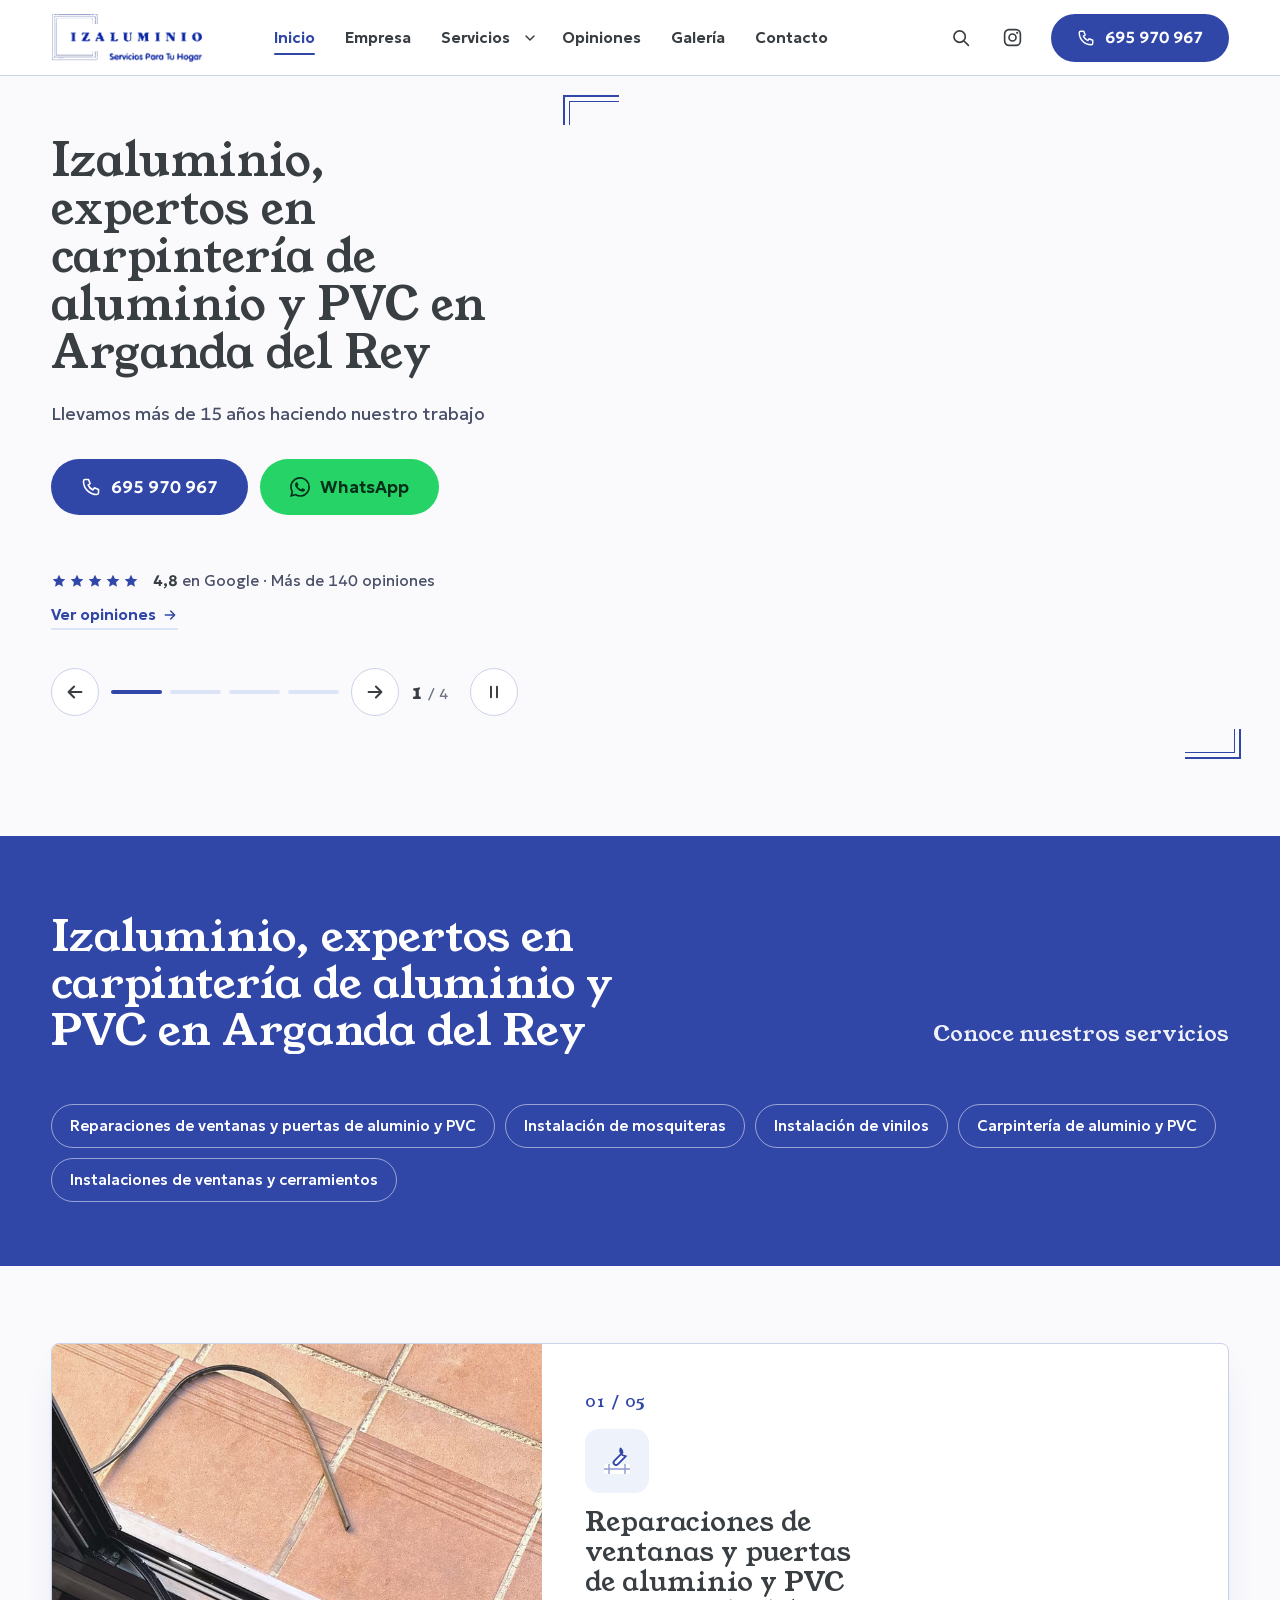
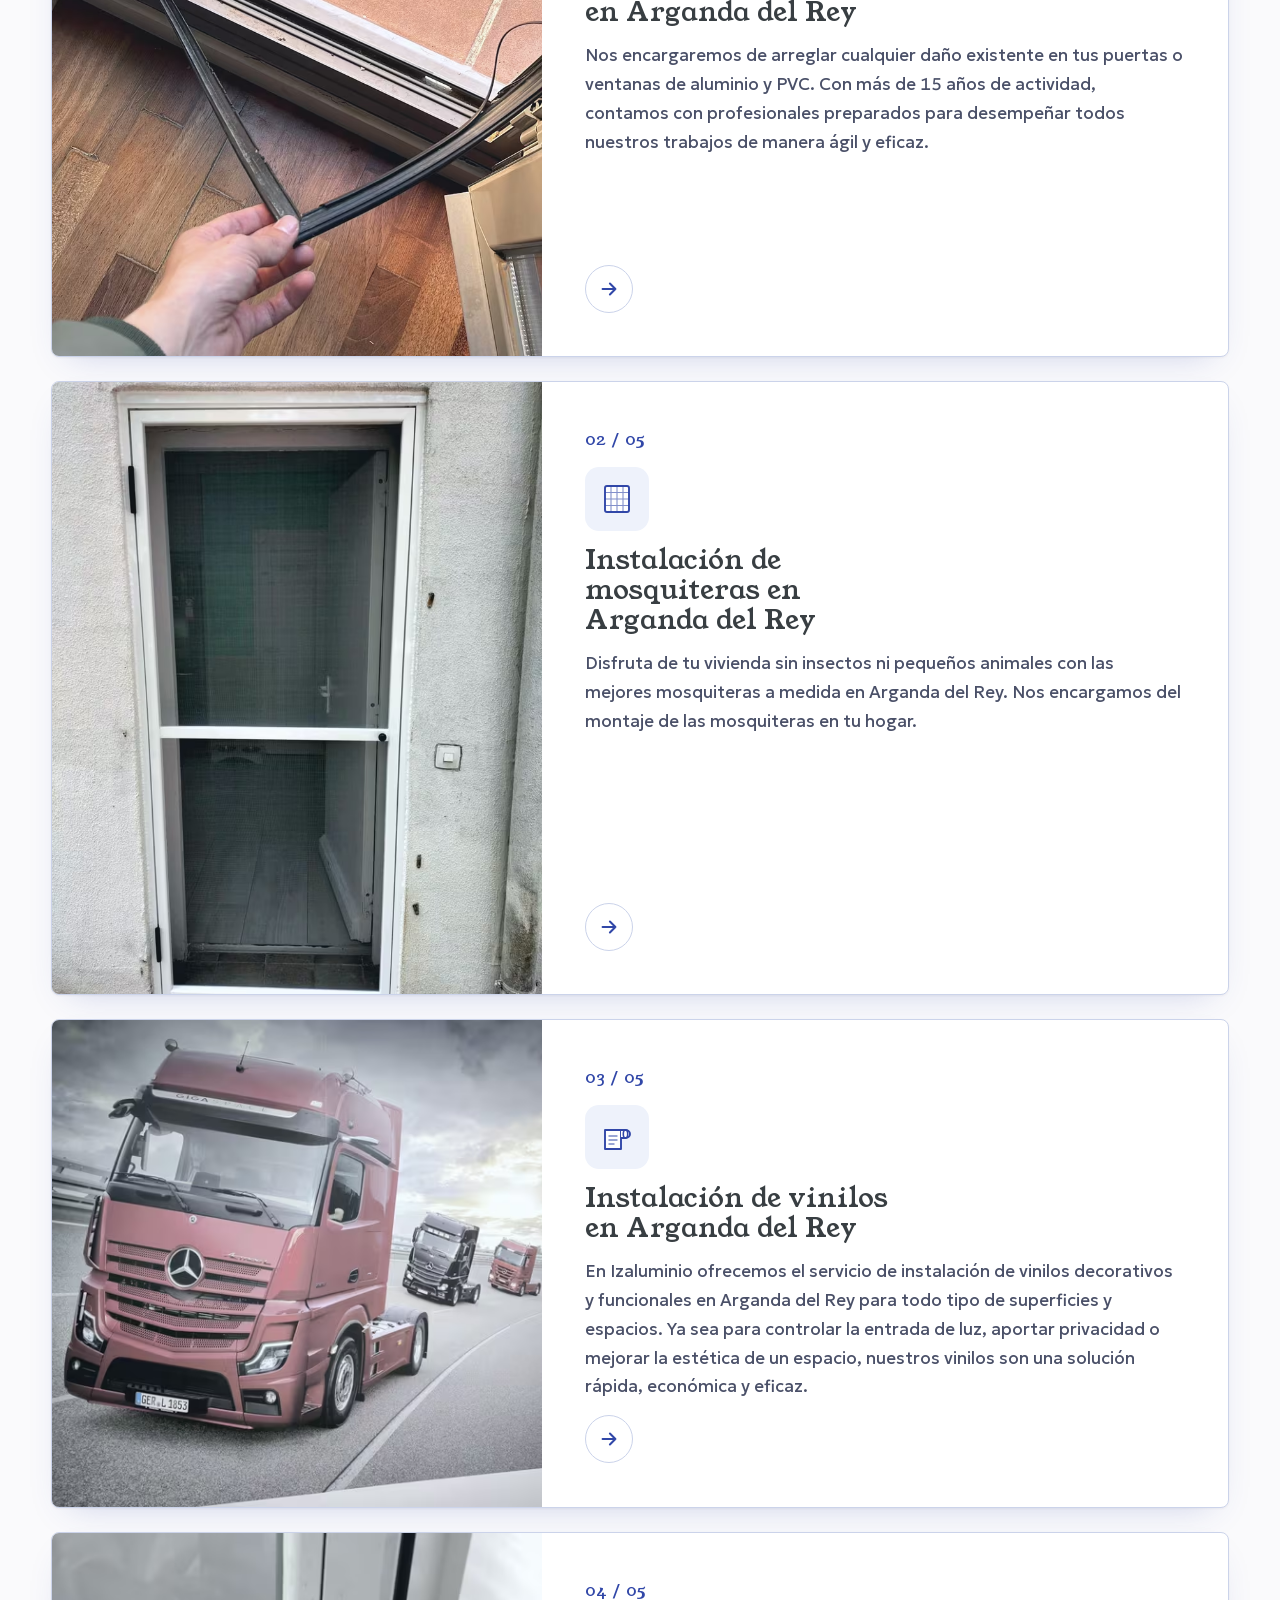
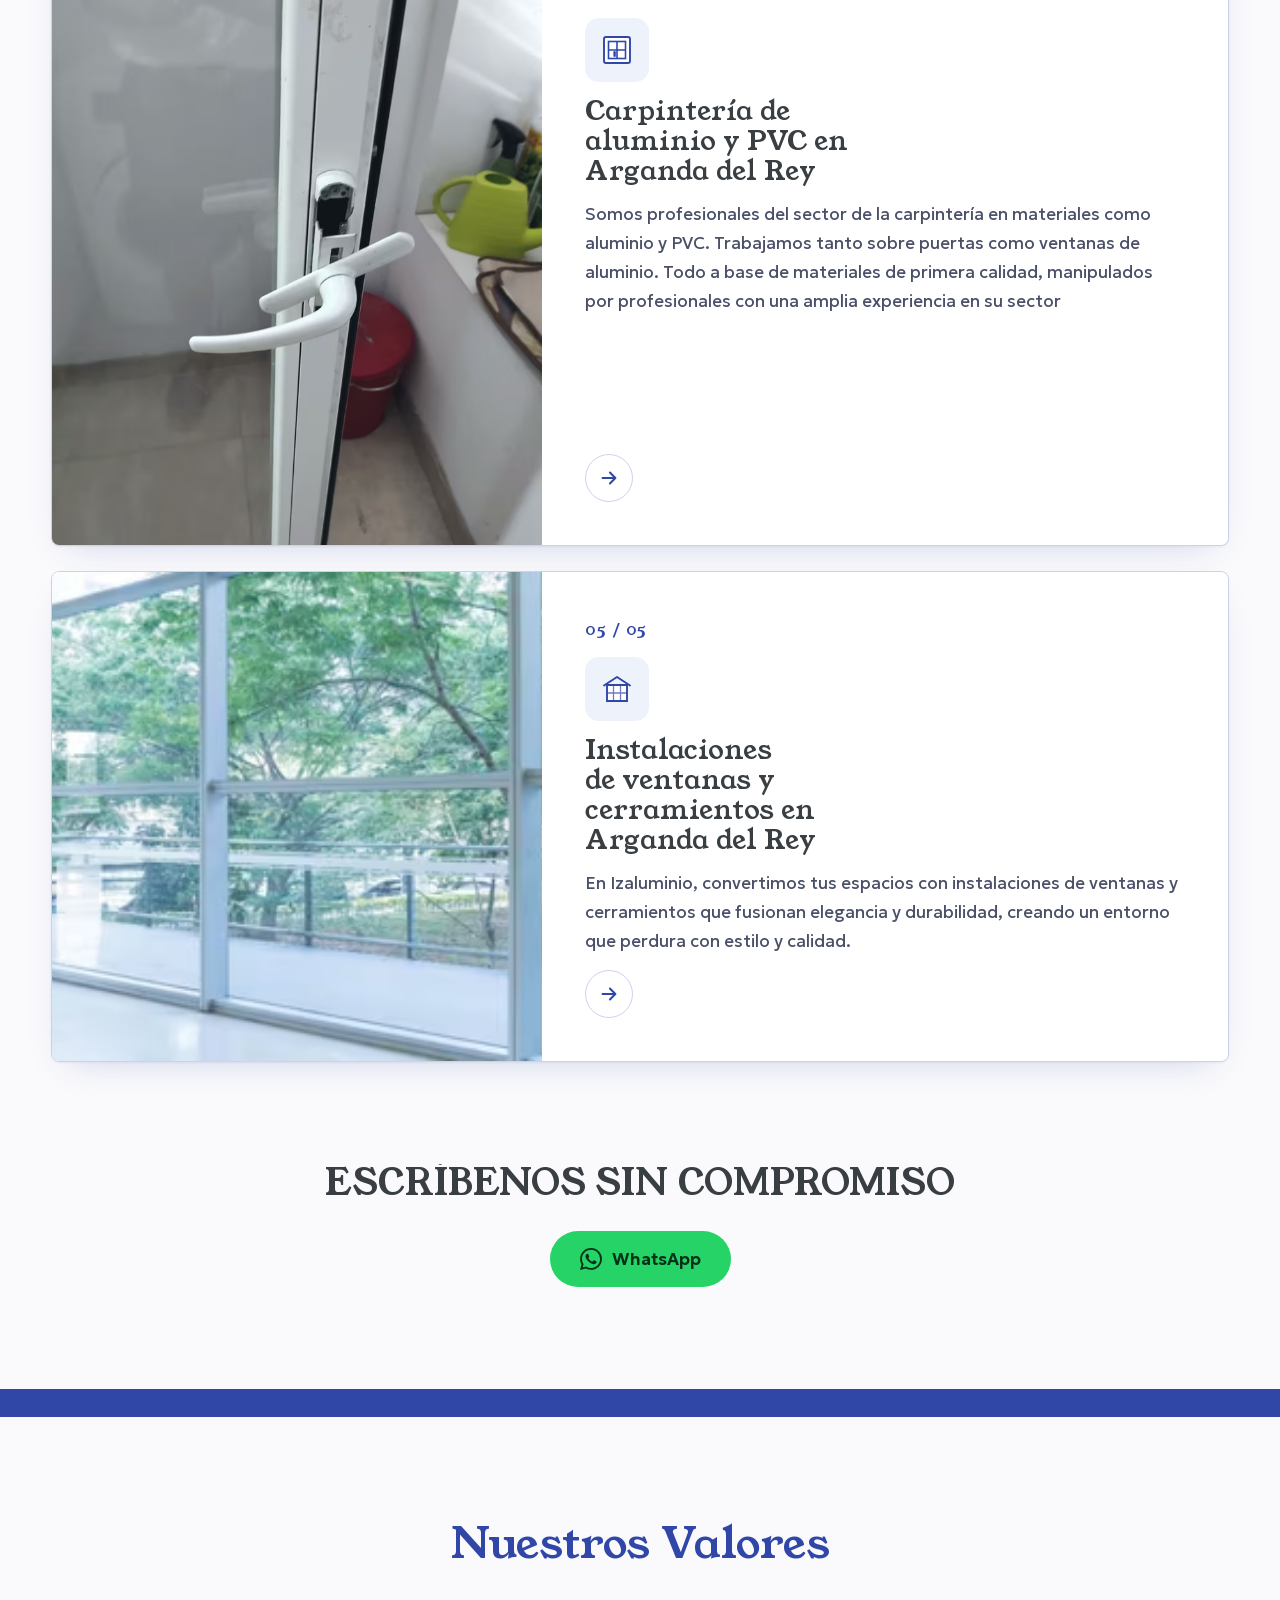
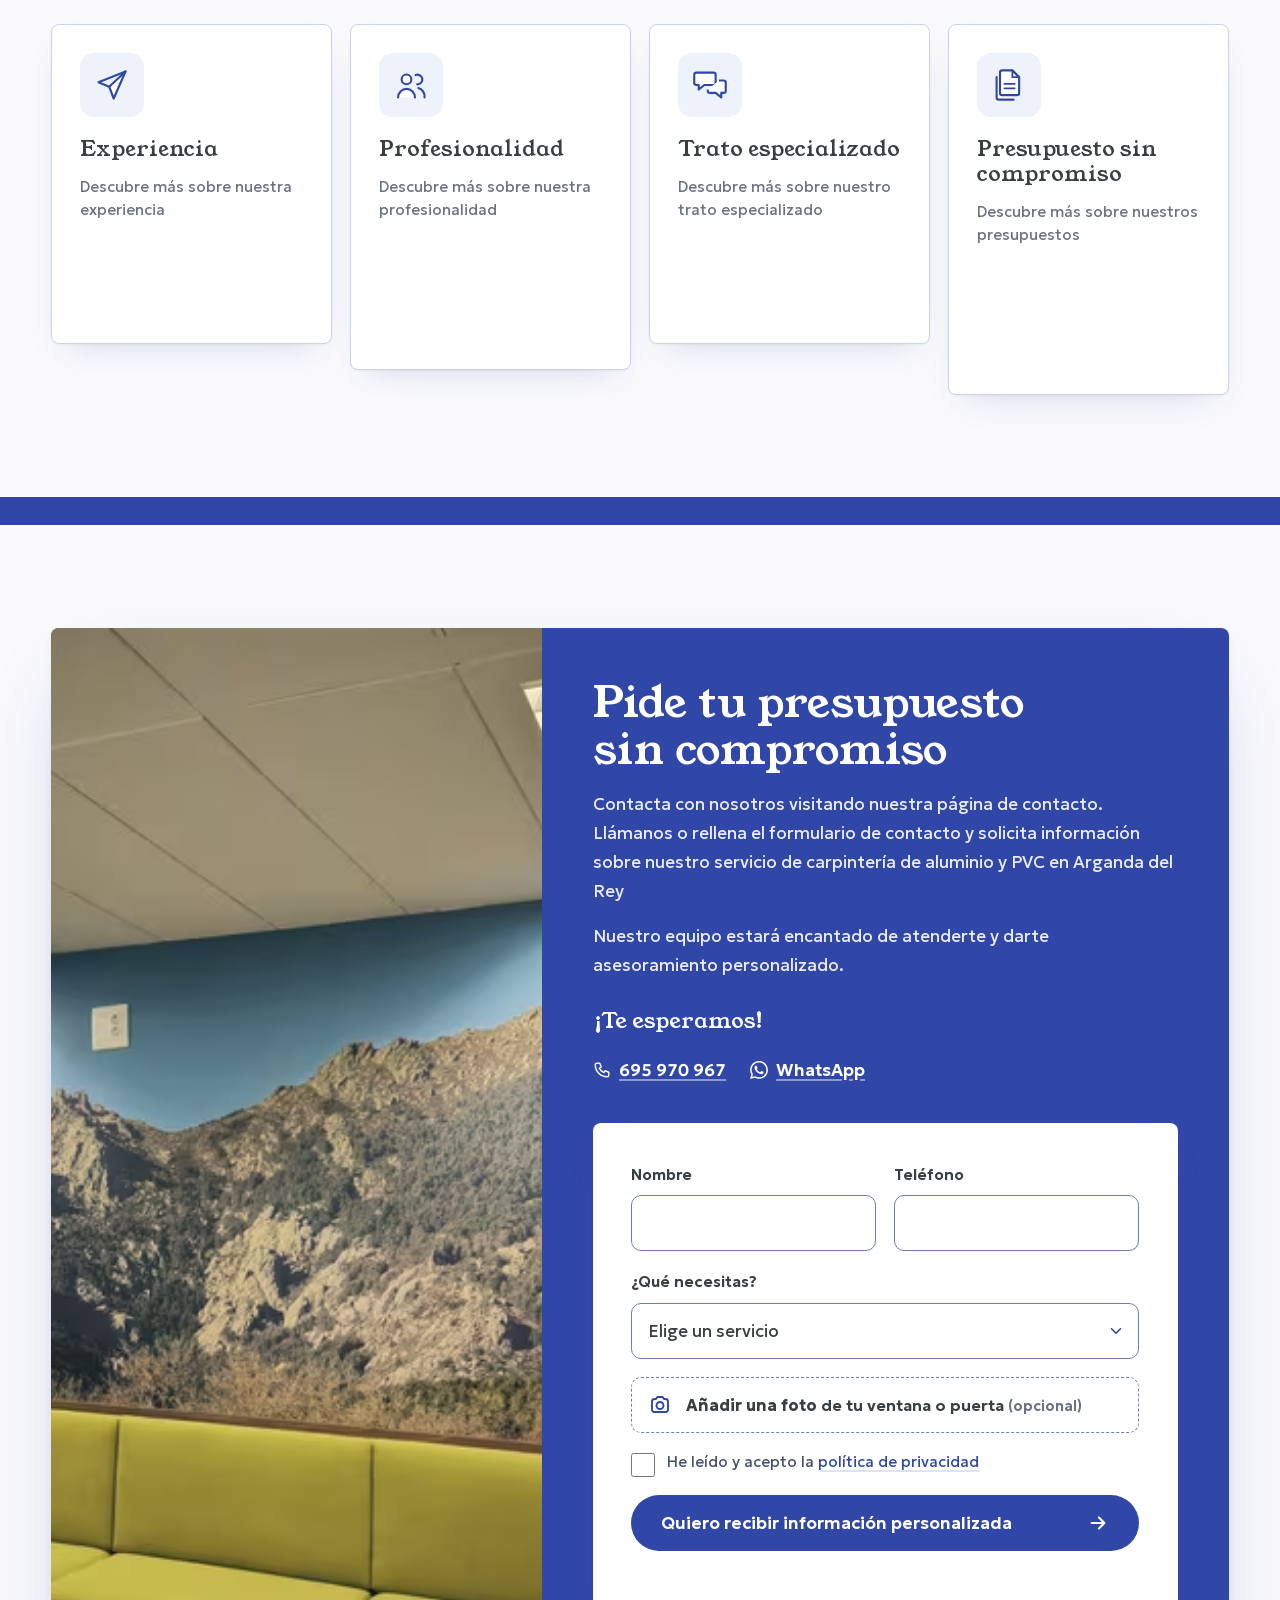
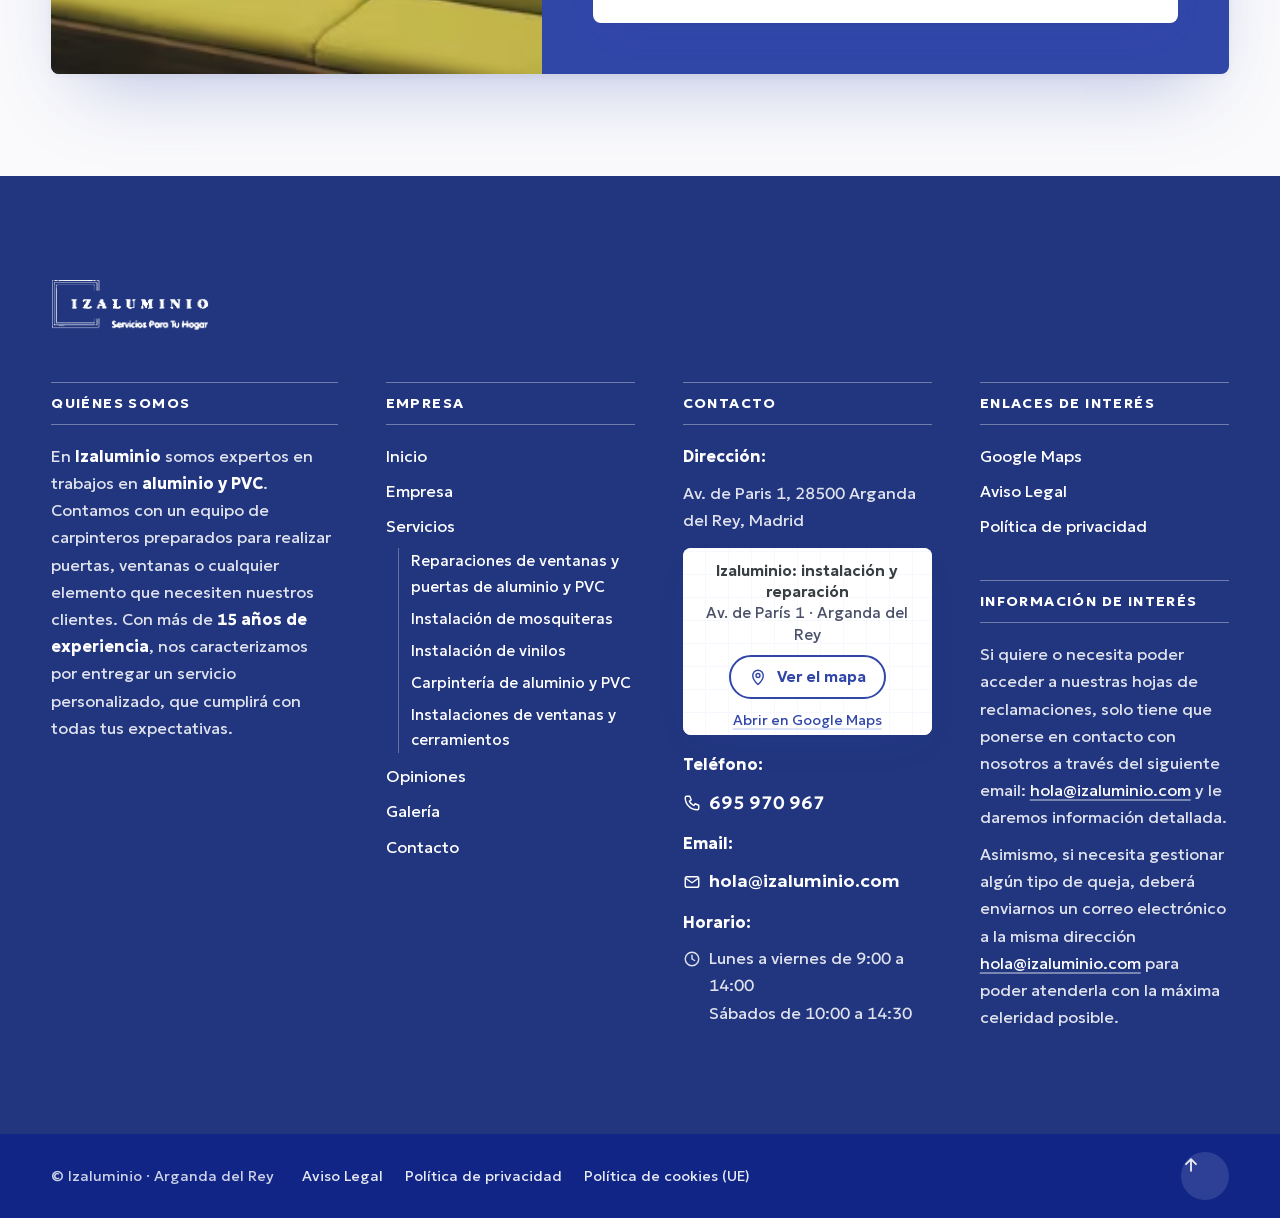
==== commit 4a3a6dff: "design: v2 "Luz" — salto de nivel con las licencias y mejoras aprobadas - Hero con fotos reales de s" ====
--- a/prototype/index.html
+++ b/prototype/index.html
@@ -12,12 +12,12 @@
 <meta property="og:locale" content="es_ES">
 <meta property="og:title" content="Carpintería de aluminio y PVC en Arganda del Rey | Izaluminio">
 <meta property="og:description" content="Carpintería de aluminio y PVC en Arganda del Rey, de la mano de los mejores profesionales del sector. ¡Llama ya!">
-<link rel="preload" href="assets/fonts/aleo.woff2" as="font" type="font/woff2" crossorigin>
-<link rel="preload" href="assets/fonts/atkinson-next.woff2" as="font" type="font/woff2" crossorigin>
-<link rel="preload" href="assets/img/banner-corredera-cierre-1500.avif" as="image" type="image/avif" media="(min-width: 900px)">
+<link rel="preload" href="assets/fonts/young-serif.woff2" as="font" type="font/woff2" crossorigin>
+<link rel="preload" href="assets/fonts/geologica.woff2" as="font" type="font/woff2" crossorigin>
+<link rel="preload" href="assets/img/hero-oficina-carpinteria-1200.avif" as="image" type="image/avif" media="(min-width: 900px)">
 <link rel="stylesheet" href="assets/css/global.css">
 <link rel="stylesheet" href="assets/css/home.css">
-<link rel="icon" href="data:image/svg+xml,<svg xmlns='http://www.w3.org/2000/svg' viewBox='0 0 32 32'><rect width='32' height='32' rx='6' fill='%233147A8'/><path d='M8 15V8h7M24 17v7h-7' fill='none' stroke='white' stroke-width='2.6' stroke-linecap='square'/><path d='M11.5 15v-4h3.5M20.5 17v4H17' fill='none' stroke='white' stroke-width='1.4' stroke-linecap='square'/></svg>">
+<link rel="icon" href="data:image/svg+xml,<svg xmlns='http://www.w3.org/2000/svg' viewBox='0 0 32 32'><rect width='32' height='32' rx='8' fill='%233147A8'/><path d='M8 15V8h7M24 17v7h-7' fill='none' stroke='white' stroke-width='2.6' stroke-linecap='square'/><path d='M11.5 15v-4h3.5M20.5 17v4H17' fill='none' stroke='white' stroke-width='1.4' stroke-linecap='square'/></svg>">
 </head>
 <body>
 <a class="salta" href="#principal">Saltar al contenido</a>
@@ -35,13 +35,18 @@
   <symbol id="i-pausa" viewBox="0 0 24 24"><path d="M8 5v14M16 5v14" stroke="currentColor" stroke-width="2.6" stroke-linecap="round"/></symbol>
   <symbol id="i-play" viewBox="0 0 24 24"><path d="M8 5.5v13l10-6.5Z" fill="currentColor"/></symbol>
   <symbol id="i-mapa" viewBox="0 0 24 24"><path d="M3 6.5 9 4l6 2.5 6-2.5v13.5L15 20l-6-2.5-6 2.5Z" fill="none" stroke="currentColor" stroke-width="1.9" stroke-linejoin="round"/><path d="M9 4v13.5M15 6.5V20" stroke="currentColor" stroke-width="1.9"/></symbol>
-  <!-- Servicios (duotono: relleno claro + trazo azul) -->
+  <symbol id="i-estrella" viewBox="0 0 24 24"><path fill="currentColor" d="m12 2.5 2.9 6.1 6.6.8-4.9 4.6 1.3 6.6L12 17.4l-5.9 3.2 1.3-6.6L2.5 9.4l6.6-.8Z"/></symbol>
+  <symbol id="i-mail" viewBox="0 0 24 24"><rect x="3" y="5" width="18" height="14" rx="2.5" fill="none" stroke="currentColor" stroke-width="1.9"/><path d="m3.5 7 8.5 6 8.5-6" fill="none" stroke="currentColor" stroke-width="1.9" stroke-linecap="round" stroke-linejoin="round"/></symbol>
+  <symbol id="i-reloj" viewBox="0 0 24 24"><circle cx="12" cy="12" r="9" fill="none" stroke="currentColor" stroke-width="1.9"/><path d="M12 7v5l3.5 2" fill="none" stroke="currentColor" stroke-width="1.9" stroke-linecap="round" stroke-linejoin="round"/></symbol>
+  <symbol id="i-camara" viewBox="0 0 24 24"><path d="M4 8.5A2.5 2.5 0 0 1 6.5 6H8l1.4-2h5.2L16 6h1.5A2.5 2.5 0 0 1 20 8.5v8a2.5 2.5 0 0 1-2.5 2.5h-11A2.5 2.5 0 0 1 4 16.5Z" fill="none" stroke="currentColor" stroke-width="1.9" stroke-linejoin="round"/><circle cx="12" cy="12.5" r="3.5" fill="none" stroke="currentColor" stroke-width="1.9"/></symbol>
+  <symbol id="i-ventana" viewBox="0 0 24 24"><rect x="3" y="3" width="18" height="18" rx="2" fill="none" stroke="currentColor" stroke-width="1.8"/><path d="M12 3v18M3 12h18" stroke="currentColor" stroke-width="1.8"/></symbol>
+  <!-- Servicios (duotono) -->
   <symbol id="s-reparacion" viewBox="0 0 32 32"><rect x="3" y="19" width="26" height="10" rx="2.5" fill="var(--duo)"/><path d="M3 24h26M8 19v10M24 19v10" stroke="currentColor" stroke-width="1.4" opacity=".55"/><path d="M19.5 3.5a5.5 5.5 0 0 0 5.4 7.6l-8.2 8.2a2.4 2.4 0 1 1-3.4-3.4l8.2-8.2a5.5 5.5 0 0 0-2-4.2Z" fill="#fff" stroke="currentColor" stroke-width="1.9" stroke-linejoin="round"/></symbol>
   <symbol id="s-mosquitera" viewBox="0 0 32 32"><rect x="4" y="3" width="24" height="26" rx="2" fill="var(--duo)"/><rect x="4" y="3" width="24" height="26" rx="2" fill="none" stroke="currentColor" stroke-width="1.9"/><path d="M4 9.5h24M4 16h24M4 22.5h24M10 3v26M16 3v26M22 3v26" stroke="currentColor" stroke-width="1.1" opacity=".6"/></symbol>
   <symbol id="s-vinilo" viewBox="0 0 32 32"><path d="M4 9h16v19H4z" fill="var(--duo)"/><path d="M4 9h16v19H4z" fill="none" stroke="currentColor" stroke-width="1.9" stroke-linejoin="round"/><path d="M20 9h4.5c2.5 0 4.5 1.8 4.5 4s-2 4-4.5 4H20" fill="#fff" stroke="currentColor" stroke-width="1.9"/><ellipse cx="24.5" cy="13" rx="2.2" ry="4" fill="none" stroke="currentColor" stroke-width="1.6"/><path d="M8 15h8M8 19h8M8 23h5" stroke="currentColor" stroke-width="1.4" stroke-linecap="round" opacity=".65"/></symbol>
   <symbol id="s-carpinteria" viewBox="0 0 32 32"><rect x="3" y="3" width="26" height="26" rx="2" fill="var(--duo)"/><rect x="3" y="3" width="26" height="26" rx="2" fill="none" stroke="currentColor" stroke-width="1.9"/><rect x="7.5" y="7.5" width="17" height="17" fill="#fff" stroke="currentColor" stroke-width="1.6"/><path d="M16 7.5v17M7.5 16h17" stroke="currentColor" stroke-width="1.6"/><path d="M13.6 18.2v3.6" stroke="currentColor" stroke-width="2.4" stroke-linecap="round"/></symbol>
   <symbol id="s-cerramiento" viewBox="0 0 32 32"><path d="M6 12h20v16H6z" fill="var(--duo)"/><path d="M3 12.5 16 4l13 8.5" fill="none" stroke="currentColor" stroke-width="1.9" stroke-linecap="round" stroke-linejoin="round"/><path d="M6 12h20v16H6z" fill="none" stroke="currentColor" stroke-width="1.9"/><path d="M12.5 12v16M19.5 12v16M6 20h20" stroke="currentColor" stroke-width="1.3" opacity=".7"/></symbol>
-  <!-- Valores (mismos motivos que sus iconos: avión, personas, chat, documentos) -->
+  <!-- Valores (los mismos motivos que sus iconos) -->
   <symbol id="v-avion" viewBox="0 0 32 32"><path d="M28 4 13.5 17.5 17.5 28 28 4Z" fill="var(--duo)"/><path d="M28 4 4 13.5l9.5 4L17.5 28 28 4Z" fill="none" stroke="currentColor" stroke-width="1.9" stroke-linejoin="round"/><path d="M13.5 17.5 28 4" stroke="currentColor" stroke-width="1.9" stroke-linecap="round"/></symbol>
   <symbol id="v-personas" viewBox="0 0 32 32"><path d="M4.5 27a7.5 7.5 0 0 1 15 0Z" fill="var(--duo)"/><circle cx="12" cy="11" r="4.3" fill="#fff" stroke="currentColor" stroke-width="1.9"/><path d="M4.5 27a7.5 7.5 0 0 1 15 0" fill="none" stroke="currentColor" stroke-width="1.9" stroke-linecap="round"/><path d="M20 7.2a4.3 4.3 0 1 1 1.6 8.2M22.6 18.7A7.5 7.5 0 0 1 28 27" fill="none" stroke="currentColor" stroke-width="1.9" stroke-linecap="round"/></symbol>
   <symbol id="v-chat" viewBox="0 0 32 32"><path d="M4 5h15a2 2 0 0 1 2 2v7a2 2 0 0 1-2 2h-8l-5 4v-4H4a2 2 0 0 1-2-2V7a2 2 0 0 1 2-2Z" fill="var(--duo)" stroke="currentColor" stroke-width="1.9" stroke-linejoin="round"/><path d="M24 12h4a2 2 0 0 1 2 2v7a2 2 0 0 1-2 2h-2v4l-5-4h-5a2 2 0 0 1-2-2v-1" fill="#fff" stroke="currentColor" stroke-width="1.9" stroke-linejoin="round"/></symbol>
@@ -82,7 +87,7 @@
       <a class="btn btn--primario cab__tel" href="tel:695970967"><svg width="18" height="18" aria-hidden="true"><use href="#i-tel"/></svg><span>695 970 967</span></a>
       <button class="cab__menu" type="button" aria-expanded="false" aria-controls="nav-principal">
         <span class="cab__menu-icono" aria-hidden="true"></span>
-        <span class="visualmente-oculto">Menú</span>
+        <span class="cab__menu-texto">Menú</span>
       </button>
     </div>
   </div>
@@ -90,85 +95,60 @@
 
 <main id="principal">
 
-<!-- ============================ HERO · LA VENTANA CORREDERA (su slider de 4) ============================ -->
+<!-- ============================ HERO · su slider de 4, con sus fotos reales ============================ -->
 <section class="hero" id="hero" aria-roledescription="carrusel" aria-label="Destacados de Izaluminio">
-  <div class="env">
-
-    <div class="hero__marco">
-      <div class="hero__cristal" id="hero-cristal">
-        <div class="hero__vidrio is-activa" data-i="0">
-          <picture>
-            <source type="image/avif" sizes="(min-width:1400px) 1280px, 100vw" srcset="assets/img/banner-corredera-cierre-480.avif 480w, assets/img/banner-corredera-cierre-800.avif 800w, assets/img/banner-corredera-cierre-1200.avif 1200w, assets/img/banner-corredera-cierre-1500.avif 1500w">
-            <img src="assets/img/banner-corredera-cierre-1200.webp" sizes="(min-width:1400px) 1280px, 100vw" srcset="assets/img/banner-corredera-cierre-480.webp 480w, assets/img/banner-corredera-cierre-800.webp 800w, assets/img/banner-corredera-cierre-1200.webp 1200w, assets/img/banner-corredera-cierre-1500.webp 1500w" width="1500" height="430" fetchpriority="high" decoding="async" style="object-position:38% 50%" alt="Cierre de una ventana corredera blanca de PVC, con vegetación al fondo">
-          </picture>
-        </div>
-        <div class="hero__vidrio" data-i="1">
-          <picture>
-            <source type="image/avif" sizes="(min-width:1400px) 1280px, 100vw" srcset="assets/img/banner-manillas-blancas-480.avif 480w, assets/img/banner-manillas-blancas-800.avif 800w, assets/img/banner-manillas-blancas-1200.avif 1200w, assets/img/banner-manillas-blancas-1500.avif 1500w">
-            <img src="assets/img/banner-manillas-blancas-1200.webp" sizes="(min-width:1400px) 1280px, 100vw" srcset="assets/img/banner-manillas-blancas-480.webp 480w, assets/img/banner-manillas-blancas-800.webp 800w, assets/img/banner-manillas-blancas-1200.webp 1200w, assets/img/banner-manillas-blancas-1500.webp 1500w" width="1500" height="430" loading="lazy" decoding="async" style="object-position:42% 50%" alt="Dos manillas blancas de ventana de PVC sobre un cristal con el cielo azul detrás">
-          </picture>
-        </div>
-        <div class="hero__vidrio" data-i="2">
-          <picture>
-            <source type="image/avif" sizes="(min-width:1400px) 1280px, 100vw" srcset="assets/img/banner-correderas-madera-480.avif 480w, assets/img/banner-correderas-madera-800.avif 800w, assets/img/banner-correderas-madera-1200.avif 1200w, assets/img/banner-correderas-madera-1500.avif 1500w">
-            <img src="assets/img/banner-correderas-madera-1200.webp" sizes="(min-width:1400px) 1280px, 100vw" srcset="assets/img/banner-correderas-madera-480.webp 480w, assets/img/banner-correderas-madera-800.webp 800w, assets/img/banner-correderas-madera-1200.webp 1200w, assets/img/banner-correderas-madera-1500.webp 1500w" width="1500" height="430" loading="lazy" decoding="async" style="object-position:45% 50%" alt="Puertas correderas de aluminio con acabado imitación madera, con vistas a la calle">
-          </picture>
-        </div>
-        <div class="hero__vidrio" data-i="3">
-          <picture>
-            <source type="image/avif" sizes="(min-width:1400px) 1280px, 100vw" srcset="assets/img/banner-oficina-cristal-480.avif 480w, assets/img/banner-oficina-cristal-800.avif 800w, assets/img/banner-oficina-cristal-1200.avif 1200w, assets/img/banner-oficina-cristal-1500.avif 1500w">
-            <img src="assets/img/banner-oficina-cristal-1200.webp" sizes="(min-width:1400px) 1280px, 100vw" srcset="assets/img/banner-oficina-cristal-480.webp 480w, assets/img/banner-oficina-cristal-800.webp 800w, assets/img/banner-oficina-cristal-1200.webp 1200w, assets/img/banner-oficina-cristal-1500.webp 1500w" width="1500" height="430" loading="lazy" decoding="async" style="object-position:60% 50%" alt="Vestíbulo de oficina con un gran cerramiento acristalado y árboles al otro lado">
-          </picture>
-        </div>
-      </div>
-      <span class="corchete corchete--tl" aria-hidden="true"></span>
-      <span class="corchete corchete--br" aria-hidden="true"></span>
-    </div>
-
-    <div class="hero__alfeizar">
+  <div class="env hero__env">
+
+    <div class="hero__texto">
       <div class="hero__captions" aria-live="polite">
         <article class="hero__caption is-activa" role="group" aria-roledescription="diapositiva" aria-label="1 de 4">
-          <h1 class="hero__titulo">Izaluminio, expertos en carpintería de aluminio y PVC en Arganda del Rey</h1>
-          <div class="hero__lado">
-            <p class="hero__frase">Llevamos más de 15 años haciendo nuestro trabajo</p>
-            <div class="hero__acciones">
-              <a class="btn btn--primario btn--grande" href="tel:695970967"><svg width="20" height="20" aria-hidden="true"><use href="#i-tel"/></svg><span>695 970 967</span></a>
-              <a class="btn btn--whatsapp btn--grande" href="https://wa.me/34695970967" target="_blank" rel="noopener"><svg width="20" height="20" aria-hidden="true"><use href="#i-wa"/></svg><span>WhatsApp</span></a>
-            </div>
+          <h1 class="hero__titulo" data-palabras>Izaluminio, expertos en carpintería de aluminio y PVC en Arganda del Rey</h1>
+          <p class="hero__frase">Llevamos más de 15 años haciendo nuestro trabajo</p>
+          <div class="hero__acciones">
+            <a class="btn btn--primario btn--grande" href="tel:695970967"><svg width="20" height="20" aria-hidden="true"><use href="#i-tel"/></svg><span>695 970 967</span></a>
+            <a class="btn btn--whatsapp btn--grande" href="https://wa.me/34695970967" target="_blank" rel="noopener"><svg width="20" height="20" aria-hidden="true"><use href="#i-wa"/></svg><span>WhatsApp</span></a>
           </div>
         </article>
         <article class="hero__caption" role="group" aria-roledescription="diapositiva" aria-label="2 de 4" aria-hidden="true">
           <h2 class="hero__titulo">Servicios de carpintería en aluminio y PVC en Arganda del Rey</h2>
-          <div class="hero__lado">
-            <p class="hero__frase">Realizados por profesionales con gran experiencia</p>
-            <div class="hero__acciones">
-              <a class="btn btn--primario btn--grande" href="https://izaluminio.com/contacto/" target="_blank" rel="noopener"><span>Contacta con nosotros</span></a>
-              <a class="btn btn--linea btn--grande" href="https://maps.app.goo.gl/TeWKtJiY1932ptRE6" target="_blank" rel="noopener"><svg width="20" height="20" aria-hidden="true"><use href="#i-pin"/></svg><span>GOOGLE MAPS</span></a>
-            </div>
+          <p class="hero__frase">Realizados por profesionales con gran experiencia</p>
+          <div class="hero__acciones">
+            <a class="btn btn--primario btn--grande" href="https://izaluminio.com/contacto/" target="_blank" rel="noopener"><span>Contacta con nosotros</span><svg width="20" height="20" aria-hidden="true"><use href="#i-der"/></svg></a>
+            <a class="btn btn--linea btn--grande" href="https://maps.app.goo.gl/TeWKtJiY1932ptRE6" target="_blank" rel="noopener"><svg width="20" height="20" aria-hidden="true"><use href="#i-pin"/></svg><span>GOOGLE MAPS</span></a>
           </div>
         </article>
         <article class="hero__caption" role="group" aria-roledescription="diapositiva" aria-label="3 de 4" aria-hidden="true">
           <h2 class="hero__titulo">Reparaciones de ventanas y puertas de aluminio y PVC en Arganda del Rey</h2>
-          <div class="hero__lado">
-            <p class="hero__frase">Te aseguramos que quedarás satisfecho con nuestro trabajo</p>
+          <p class="hero__frase">Te aseguramos que quedarás satisfecho con nuestro trabajo</p>
+          <div class="hero__acciones">
+            <a class="btn btn--primario btn--grande" href="tel:695970967"><svg width="20" height="20" aria-hidden="true"><use href="#i-tel"/></svg><span>695 970 967</span></a>
+            <a class="btn btn--whatsapp btn--grande" href="https://wa.me/34695970967" target="_blank" rel="noopener"><svg width="20" height="20" aria-hidden="true"><use href="#i-wa"/></svg><span>WhatsApp</span></a>
           </div>
         </article>
         <article class="hero__caption" role="group" aria-roledescription="diapositiva" aria-label="4 de 4" aria-hidden="true">
           <h2 class="hero__titulo">Instalaciones de ventanas y cerramientos en Arganda del Rey</h2>
-          <div class="hero__lado">
-            <p class="hero__frase">En Izaluminio, transformamos tus espacios con elegantes instalaciones de ventanas y cerramientos de alta durabilidad.</p>
+          <p class="hero__frase">En Izaluminio, transformamos tus espacios con elegantes instalaciones de ventanas y cerramientos de alta durabilidad.</p>
+          <div class="hero__acciones">
+            <a class="btn btn--primario btn--grande" href="tel:695970967"><svg width="20" height="20" aria-hidden="true"><use href="#i-tel"/></svg><span>695 970 967</span></a>
+            <a class="btn btn--whatsapp btn--grande" href="https://wa.me/34695970967" target="_blank" rel="noopener"><svg width="20" height="20" aria-hidden="true"><use href="#i-wa"/></svg><span>WhatsApp</span></a>
           </div>
         </article>
       </div>
 
-      <div class="hero__carril">
+      <!-- Reseñas de Google (mejora aprobada): valoración agregada real, sin citas inventadas -->
+      <a class="hero__resena" href="https://maps.app.goo.gl/TeWKtJiY1932ptRE6" target="_blank" rel="noopener">
+        <span class="hero__estrellas" aria-hidden="true"><svg width="16" height="16"><use href="#i-estrella"/></svg><svg width="16" height="16"><use href="#i-estrella"/></svg><svg width="16" height="16"><use href="#i-estrella"/></svg><svg width="16" height="16"><use href="#i-estrella"/></svg><svg width="16" height="16"><use href="#i-estrella"/></svg></span>
+        <span><b>4,8</b> en Google · Más de 140 opiniones</span>
+        <span class="hero__ver">Ver opiniones <svg width="16" height="16" aria-hidden="true"><use href="#i-der"/></svg></span>
+      </a>
+
+      <div class="hero__nav">
         <button class="hero__flecha" type="button" data-dir="-1" aria-label="Diapositiva anterior"><svg width="22" height="22"><use href="#i-izq"/></svg></button>
-        <div class="hero__guia" role="group" aria-label="Elegir diapositiva">
-          <span class="hero__hoja-guia" aria-hidden="true"></span>
-          <button class="hero__tramo" type="button" data-i="0" aria-current="true" aria-label="Diapositiva 1: Izaluminio, expertos en carpintería de aluminio y PVC"></button>
-          <button class="hero__tramo" type="button" data-i="1" aria-label="Diapositiva 2: Servicios de carpintería en aluminio y PVC"></button>
-          <button class="hero__tramo" type="button" data-i="2" aria-label="Diapositiva 3: Reparaciones de ventanas y puertas"></button>
-          <button class="hero__tramo" type="button" data-i="3" aria-label="Diapositiva 4: Instalaciones de ventanas y cerramientos"></button>
+        <div class="hero__progreso" role="group" aria-label="Elegir diapositiva">
+          <button class="hero__tramo" type="button" data-i="0" aria-current="true" aria-label="Diapositiva 1: Izaluminio, expertos en carpintería de aluminio y PVC"><span class="hero__relleno"></span></button>
+          <button class="hero__tramo" type="button" data-i="1" aria-label="Diapositiva 2: Servicios de carpintería en aluminio y PVC"><span class="hero__relleno"></span></button>
+          <button class="hero__tramo" type="button" data-i="2" aria-label="Diapositiva 3: Reparaciones de ventanas y puertas"><span class="hero__relleno"></span></button>
+          <button class="hero__tramo" type="button" data-i="3" aria-label="Diapositiva 4: Instalaciones de ventanas y cerramientos"><span class="hero__relleno"></span></button>
         </div>
         <button class="hero__flecha" type="button" data-dir="1" aria-label="Diapositiva siguiente"><svg width="22" height="22"><use href="#i-der"/></svg></button>
         <p class="hero__contador" aria-hidden="true"><b id="hero-actual">1</b><span>/ 4</span></p>
@@ -176,6 +156,36 @@
       </div>
     </div>
 
+    <div class="hero__escenario" id="hero-escenario">
+      <figure class="hero__foto is-activa" data-i="0">
+        <picture>
+          <source type="image/avif" sizes="(min-width:900px) 58vw, 100vw" srcset="assets/img/hero-oficina-carpinteria-480.avif 480w, assets/img/hero-oficina-carpinteria-768.avif 768w, assets/img/hero-oficina-carpinteria-1200.avif 1200w, assets/img/hero-oficina-carpinteria-1800.avif 1800w">
+          <img src="assets/img/hero-oficina-carpinteria-1200.webp" sizes="(min-width:900px) 58vw, 100vw" srcset="assets/img/hero-oficina-carpinteria-480.webp 480w, assets/img/hero-oficina-carpinteria-768.webp 768w, assets/img/hero-oficina-carpinteria-1200.webp 1200w, assets/img/hero-oficina-carpinteria-1800.webp 1800w" width="2048" height="1365" fetchpriority="high" decoding="async" alt="Oficina con carpintería de aluminio lacada en negro y un mural de vinilo de gran formato">
+        </picture>
+      </figure>
+      <figure class="hero__foto" data-i="1">
+        <picture>
+          <source type="image/avif" sizes="(min-width:900px) 58vw, 100vw" srcset="assets/img/obra-correderas-antracita-480.avif 480w, assets/img/obra-correderas-antracita-768.avif 768w, assets/img/obra-correderas-antracita-1200.avif 1200w">
+          <img src="assets/img/obra-correderas-antracita-1200.webp" sizes="(min-width:900px) 58vw, 100vw" srcset="assets/img/obra-correderas-antracita-480.webp 480w, assets/img/obra-correderas-antracita-768.webp 768w, assets/img/obra-correderas-antracita-1200.webp 1200w" width="1072" height="1340" loading="lazy" decoding="async" alt="Ventanas correderas de aluminio en acabado antracita con mosquitera, instaladas por Izaluminio en la fachada de una vivienda">
+        </picture>
+      </figure>
+      <figure class="hero__foto" data-i="2">
+        <picture>
+          <source type="image/avif" sizes="(min-width:900px) 58vw, 100vw" srcset="assets/img/detalle-herrajes-480.avif 480w, assets/img/detalle-herrajes-768.avif 768w, assets/img/detalle-herrajes-1200.avif 1200w, assets/img/detalle-herrajes-1800.avif 1800w">
+          <img src="assets/img/detalle-herrajes-1200.webp" sizes="(min-width:900px) 58vw, 100vw" srcset="assets/img/detalle-herrajes-480.webp 480w, assets/img/detalle-herrajes-768.webp 768w, assets/img/detalle-herrajes-1200.webp 1200w, assets/img/detalle-herrajes-1800.webp 1800w" width="1781" height="1187" loading="lazy" decoding="async" alt="Herrajes de una manilla de ventana desmontados durante una reparación">
+        </picture>
+      </figure>
+      <figure class="hero__foto" data-i="3">
+        <picture>
+          <source type="image/avif" sizes="(min-width:900px) 58vw, 100vw" srcset="assets/img/obra-mamparas-oficina-480.avif 480w, assets/img/obra-mamparas-oficina-768.avif 768w, assets/img/obra-mamparas-oficina-1200.avif 1200w, assets/img/obra-mamparas-oficina-1800.avif 1800w">
+          <img src="assets/img/obra-mamparas-oficina-1200.webp" sizes="(min-width:900px) 58vw, 100vw" srcset="assets/img/obra-mamparas-oficina-480.webp 480w, assets/img/obra-mamparas-oficina-768.webp 768w, assets/img/obra-mamparas-oficina-1200.webp 1200w, assets/img/obra-mamparas-oficina-1800.webp 1800w" width="1600" height="800" loading="lazy" decoding="async" alt="Mamparas de cristal con vinilo de privacidad separando espacios en una oficina">
+        </picture>
+      </figure>
+      <span class="hero__cortina" aria-hidden="true"></span>
+      <span class="corchete corchete--tl" aria-hidden="true"></span>
+      <span class="corchete corchete--br" aria-hidden="true"></span>
+    </div>
+
   </div>
 </section>
 
@@ -183,93 +193,94 @@
 <section class="servicios" id="servicios" aria-labelledby="titulo-servicios">
   <div class="banda">
     <div class="env banda__env">
-      <h2 class="banda__titulo" id="titulo-servicios">Izaluminio, expertos en carpintería de aluminio y PVC en Arganda del Rey</h2>
+      <h2 class="banda__titulo mascara" id="titulo-servicios">Izaluminio, expertos en carpintería de aluminio y PVC en Arganda del Rey</h2>
       <p class="banda__sub">Conoce nuestros servicios</p>
-    </div>
-  </div>
-
-  <div class="env servicios__env">
-    <ul class="servicios__lista">
-      <li class="servicio" data-foto="1">
-        <figure class="servicio__mini descorre">
-          <img src="assets/img/detalle-herrajes-480.webp" srcset="assets/img/detalle-herrajes-480.webp 480w, assets/img/detalle-herrajes-768.webp 768w" sizes="112px" width="1781" height="1187" loading="lazy" decoding="async" alt="">
-        </figure>
-        <div class="servicio__texto">
-          <h3 class="servicio__titulo"><span class="servicio__icono" aria-hidden="true"><svg width="30" height="30"><use href="#s-reparacion"/></svg></span><a href="https://izaluminio.com/reparaciones-de-ventanas-y-puertas-de-aluminio-y-pvc/" target="_blank" rel="noopener">Reparaciones de ventanas y puertas de aluminio y PVC en Arganda del Rey</a></h3>
-          <p>Nos encargaremos de arreglar cualquier daño existente en tus puertas o ventanas de aluminio y PVC. Con más de 15 años de actividad, contamos con profesionales preparados para desempeñar todos nuestros trabajos de manera ágil y eficaz.</p>
-        </div>
-      </li>
-      <li class="servicio" data-foto="2">
-        <figure class="servicio__mini descorre">
-          <img src="assets/img/obra-puerta-mosquitera-480.webp" srcset="assets/img/obra-puerta-mosquitera-480.webp 480w, assets/img/obra-puerta-mosquitera-768.webp 768w" sizes="112px" width="1080" height="1350" loading="lazy" decoding="async" alt="">
-        </figure>
-        <div class="servicio__texto">
-          <h3 class="servicio__titulo"><span class="servicio__icono" aria-hidden="true"><svg width="30" height="30"><use href="#s-mosquitera"/></svg></span><a href="https://izaluminio.com/instalacion-de-mosquiteras/" target="_blank" rel="noopener">Instalación de mosquiteras en Arganda del Rey</a></h3>
-          <p>Disfruta de tu vivienda sin insectos ni pequeños animales con las mejores mosquiteras a medida en Arganda del Rey. Nos encargamos del montaje de las mosquiteras en tu hogar.</p>
-        </div>
-      </li>
-      <li class="servicio" data-foto="3">
-        <figure class="servicio__mini descorre">
-          <img src="assets/img/vinilo-camion-mercedes-480.webp" srcset="assets/img/vinilo-camion-mercedes-480.webp 480w, assets/img/vinilo-camion-mercedes-768.webp 768w" sizes="112px" width="2048" height="1365" loading="lazy" decoding="async" alt="">
-        </figure>
-        <div class="servicio__texto">
-          <h3 class="servicio__titulo"><span class="servicio__icono" aria-hidden="true"><svg width="30" height="30"><use href="#s-vinilo"/></svg></span><a href="https://izaluminio.com/instalacion-de-vinilos/" target="_blank" rel="noopener">Instalación de vinilos en Arganda del Rey</a></h3>
-          <p>En Izaluminio ofrecemos el servicio de instalación de vinilos decorativos y funcionales en Arganda del Rey para todo tipo de superficies y espacios. Ya sea para controlar la entrada de luz, aportar privacidad o mejorar la estética de un espacio, nuestros vinilos son una solución rápida, económica y eficaz.</p>
-        </div>
-      </li>
-      <li class="servicio" data-foto="4">
-        <figure class="servicio__mini descorre">
-          <img src="assets/img/obra-puerta-interior-480.webp" srcset="assets/img/obra-puerta-interior-480.webp 480w, assets/img/obra-puerta-interior-768.webp 768w" sizes="112px" width="1197" height="1496" loading="lazy" decoding="async" alt="">
-        </figure>
-        <div class="servicio__texto">
-          <h3 class="servicio__titulo"><span class="servicio__icono" aria-hidden="true"><svg width="30" height="30"><use href="#s-carpinteria"/></svg></span><a href="https://izaluminio.com/carpinteria-de-aluminio-y-pvc/" target="_blank" rel="noopener">Carpintería de aluminio y PVC en Arganda del Rey</a></h3>
-          <p>Somos profesionales del sector de la carpintería en materiales como aluminio y PVC. Trabajamos tanto sobre puertas como ventanas de aluminio. Todo a base de materiales de primera calidad, manipulados por profesionales con una amplia experiencia en su sector</p>
-        </div>
-      </li>
-      <li class="servicio" data-foto="5">
-        <figure class="servicio__mini descorre">
-          <img src="assets/img/hero-oficina-carpinteria-480.webp" srcset="assets/img/hero-oficina-carpinteria-480.webp 480w, assets/img/hero-oficina-carpinteria-768.webp 768w" sizes="112px" width="2048" height="1365" loading="lazy" decoding="async" alt="">
-        </figure>
-        <div class="servicio__texto">
-          <h3 class="servicio__titulo"><span class="servicio__icono" aria-hidden="true"><svg width="30" height="30"><use href="#s-cerramiento"/></svg></span><a href="https://izaluminio.com/instalaciones-de-ventanas-y-cerramientos/" target="_blank" rel="noopener">Instalaciones de ventanas y cerramientos en Arganda del Rey</a></h3>
-          <p>En Izaluminio, convertimos tus espacios con instalaciones de ventanas y cerramientos que fusionan elegancia y durabilidad, creando un entorno que perdura con estilo y calidad.</p>
-        </div>
-      </li>
-    </ul>
-
-    <aside class="servicios__foto" aria-hidden="true">
-      <div class="servicios__marco descorre" id="servicios-marco">
-        <picture class="servicios__vista is-activa" data-foto="0">
-          <source type="image/avif" sizes="(min-width:1024px) 40vw, 100vw" srcset="assets/img/manilla-ventana-blanca-480.avif 480w, assets/img/manilla-ventana-blanca-800.avif 800w, assets/img/manilla-ventana-blanca-940.avif 940w">
-          <img src="assets/img/manilla-ventana-blanca-800.webp" sizes="(min-width:1024px) 40vw, 100vw" srcset="assets/img/manilla-ventana-blanca-480.webp 480w, assets/img/manilla-ventana-blanca-800.webp 800w, assets/img/manilla-ventana-blanca-940.webp 940w" width="940" height="788" loading="lazy" decoding="async" alt="">
-        </picture>
-        <picture class="servicios__vista" data-foto="1">
-          <source type="image/avif" sizes="(min-width:1024px) 40vw, 100vw" srcset="assets/img/detalle-herrajes-480.avif 480w, assets/img/detalle-herrajes-768.avif 768w, assets/img/detalle-herrajes-1200.avif 1200w">
-          <img src="assets/img/detalle-herrajes-768.webp" sizes="(min-width:1024px) 40vw, 100vw" srcset="assets/img/detalle-herrajes-480.webp 480w, assets/img/detalle-herrajes-768.webp 768w, assets/img/detalle-herrajes-1200.webp 1200w" width="1781" height="1187" loading="lazy" decoding="async" alt="">
-        </picture>
-        <picture class="servicios__vista" data-foto="2">
-          <source type="image/avif" sizes="(min-width:1024px) 40vw, 100vw" srcset="assets/img/obra-puerta-mosquitera-480.avif 480w, assets/img/obra-puerta-mosquitera-768.avif 768w, assets/img/obra-puerta-mosquitera-1200.avif 1200w">
-          <img src="assets/img/obra-puerta-mosquitera-768.webp" sizes="(min-width:1024px) 40vw, 100vw" srcset="assets/img/obra-puerta-mosquitera-480.webp 480w, assets/img/obra-puerta-mosquitera-768.webp 768w, assets/img/obra-puerta-mosquitera-1200.webp 1200w" width="1080" height="1350" loading="lazy" decoding="async" alt="">
-        </picture>
-        <picture class="servicios__vista" data-foto="3">
-          <source type="image/avif" sizes="(min-width:1024px) 40vw, 100vw" srcset="assets/img/vinilo-camion-mercedes-480.avif 480w, assets/img/vinilo-camion-mercedes-768.avif 768w, assets/img/vinilo-camion-mercedes-1200.avif 1200w">
-          <img src="assets/img/vinilo-camion-mercedes-768.webp" sizes="(min-width:1024px) 40vw, 100vw" srcset="assets/img/vinilo-camion-mercedes-480.webp 480w, assets/img/vinilo-camion-mercedes-768.webp 768w, assets/img/vinilo-camion-mercedes-1200.webp 1200w" width="2048" height="1365" loading="lazy" decoding="async" alt="">
-        </picture>
-        <picture class="servicios__vista" data-foto="4">
-          <source type="image/avif" sizes="(min-width:1024px) 40vw, 100vw" srcset="assets/img/obra-puerta-interior-480.avif 480w, assets/img/obra-puerta-interior-768.avif 768w, assets/img/obra-puerta-interior-1200.avif 1200w">
-          <img src="assets/img/obra-puerta-interior-768.webp" sizes="(min-width:1024px) 40vw, 100vw" srcset="assets/img/obra-puerta-interior-480.webp 480w, assets/img/obra-puerta-interior-768.webp 768w, assets/img/obra-puerta-interior-1200.webp 1200w" width="1197" height="1496" loading="lazy" decoding="async" alt="">
-        </picture>
-        <picture class="servicios__vista" data-foto="5">
-          <source type="image/avif" sizes="(min-width:1024px) 40vw, 100vw" srcset="assets/img/hero-oficina-carpinteria-480.avif 480w, assets/img/hero-oficina-carpinteria-768.avif 768w, assets/img/hero-oficina-carpinteria-1200.avif 1200w">
-          <img src="assets/img/hero-oficina-carpinteria-768.webp" sizes="(min-width:1024px) 40vw, 100vw" srcset="assets/img/hero-oficina-carpinteria-480.webp 480w, assets/img/hero-oficina-carpinteria-768.webp 768w, assets/img/hero-oficina-carpinteria-1200.webp 1200w" width="2048" height="1365" loading="lazy" decoding="async" alt="">
-        </picture>
-      </div>
-    </aside>
+      <nav class="banda__indice" aria-label="Ir a un servicio">
+        <a href="#servicio-1">Reparaciones de ventanas y puertas de aluminio y PVC</a>
+        <a href="#servicio-2">Instalación de mosquiteras</a>
+        <a href="#servicio-3">Instalación de vinilos</a>
+        <a href="#servicio-4">Carpintería de aluminio y PVC</a>
+        <a href="#servicio-5">Instalaciones de ventanas y cerramientos</a>
+      </nav>
+    </div>
+  </div>
+
+  <div class="env pila">
+    <article class="tarjeta" id="servicio-1" style="--n:0">
+      <figure class="tarjeta__foto">
+        <picture>
+          <source type="image/avif" sizes="(min-width:900px) 42vw, 100vw" srcset="assets/img/detalle-burlete-480.avif 480w, assets/img/detalle-burlete-768.avif 768w, assets/img/detalle-burlete-1200.avif 1200w">
+          <img src="assets/img/detalle-burlete-768.webp" sizes="(min-width:900px) 42vw, 100vw" srcset="assets/img/detalle-burlete-480.webp 480w, assets/img/detalle-burlete-768.webp 768w, assets/img/detalle-burlete-1200.webp 1200w" width="1152" height="1440" loading="lazy" decoding="async" alt="Sustitución del burlete de goma de una ventana corredera">
+        </picture>
+      </figure>
+      <div class="tarjeta__cuerpo">
+        <span class="tarjeta__icono" aria-hidden="true"><svg width="32" height="32"><use href="#s-reparacion"/></svg></span>
+        <h3 class="tarjeta__titulo"><a href="https://izaluminio.com/reparaciones-de-ventanas-y-puertas-de-aluminio-y-pvc/" target="_blank" rel="noopener">Reparaciones de ventanas y puertas de aluminio y PVC en Arganda del Rey</a></h3>
+        <p>Nos encargaremos de arreglar cualquier daño existente en tus puertas o ventanas de aluminio y PVC. Con más de 15 años de actividad, contamos con profesionales preparados para desempeñar todos nuestros trabajos de manera ágil y eficaz.</p>
+        <a class="tarjeta__mas" href="https://izaluminio.com/reparaciones-de-ventanas-y-puertas-de-aluminio-y-pvc/" target="_blank" rel="noopener" aria-label="Reparaciones de ventanas y puertas: ver la página del servicio"><svg width="22" height="22"><use href="#i-der"/></svg></a>
+      </div>
+    </article>
+    <article class="tarjeta" id="servicio-2" style="--n:1">
+      <figure class="tarjeta__foto">
+        <picture>
+          <source type="image/avif" sizes="(min-width:900px) 42vw, 100vw" srcset="assets/img/obra-puerta-mosquitera-480.avif 480w, assets/img/obra-puerta-mosquitera-768.avif 768w, assets/img/obra-puerta-mosquitera-1200.avif 1200w">
+          <img src="assets/img/obra-puerta-mosquitera-768.webp" sizes="(min-width:900px) 42vw, 100vw" srcset="assets/img/obra-puerta-mosquitera-480.webp 480w, assets/img/obra-puerta-mosquitera-768.webp 768w, assets/img/obra-puerta-mosquitera-1200.webp 1200w" width="1080" height="1350" loading="lazy" decoding="async" alt="Puerta de aluminio blanco con mosquitera instalada en el acceso a una vivienda">
+        </picture>
+      </figure>
+      <div class="tarjeta__cuerpo">
+        <span class="tarjeta__icono" aria-hidden="true"><svg width="32" height="32"><use href="#s-mosquitera"/></svg></span>
+        <h3 class="tarjeta__titulo"><a href="https://izaluminio.com/instalacion-de-mosquiteras/" target="_blank" rel="noopener">Instalación de mosquiteras en Arganda del Rey</a></h3>
+        <p>Disfruta de tu vivienda sin insectos ni pequeños animales con las mejores mosquiteras a medida en Arganda del Rey. Nos encargamos del montaje de las mosquiteras en tu hogar.</p>
+        <a class="tarjeta__mas" href="https://izaluminio.com/instalacion-de-mosquiteras/" target="_blank" rel="noopener" aria-label="Instalación de mosquiteras: ver la página del servicio"><svg width="22" height="22"><use href="#i-der"/></svg></a>
+      </div>
+    </article>
+    <article class="tarjeta" id="servicio-3" style="--n:2">
+      <figure class="tarjeta__foto">
+        <picture>
+          <source type="image/avif" sizes="(min-width:900px) 42vw, 100vw" srcset="assets/img/vinilo-camion-mercedes-480.avif 480w, assets/img/vinilo-camion-mercedes-768.avif 768w, assets/img/vinilo-camion-mercedes-1200.avif 1200w">
+          <img src="assets/img/vinilo-camion-mercedes-768.webp" sizes="(min-width:900px) 42vw, 100vw" srcset="assets/img/vinilo-camion-mercedes-480.webp 480w, assets/img/vinilo-camion-mercedes-768.webp 768w, assets/img/vinilo-camion-mercedes-1200.webp 1200w" width="2048" height="1365" loading="lazy" decoding="async" alt="Mural de vinilo de gran formato con un camión Mercedes-Benz Actros impreso a tamaño real">
+        </picture>
+      </figure>
+      <div class="tarjeta__cuerpo">
+        <span class="tarjeta__icono" aria-hidden="true"><svg width="32" height="32"><use href="#s-vinilo"/></svg></span>
+        <h3 class="tarjeta__titulo"><a href="https://izaluminio.com/instalacion-de-vinilos/" target="_blank" rel="noopener">Instalación de vinilos en Arganda del Rey</a></h3>
+        <p>En Izaluminio ofrecemos el servicio de instalación de vinilos decorativos y funcionales en Arganda del Rey para todo tipo de superficies y espacios. Ya sea para controlar la entrada de luz, aportar privacidad o mejorar la estética de un espacio, nuestros vinilos son una solución rápida, económica y eficaz.</p>
+        <a class="tarjeta__mas" href="https://izaluminio.com/instalacion-de-vinilos/" target="_blank" rel="noopener" aria-label="Instalación de vinilos: ver la página del servicio"><svg width="22" height="22"><use href="#i-der"/></svg></a>
+      </div>
+    </article>
+    <article class="tarjeta" id="servicio-4" style="--n:3">
+      <figure class="tarjeta__foto">
+        <picture>
+          <source type="image/avif" sizes="(min-width:900px) 42vw, 100vw" srcset="assets/img/obra-puerta-interior-480.avif 480w, assets/img/obra-puerta-interior-768.avif 768w, assets/img/obra-puerta-interior-1200.avif 1200w">
+          <img src="assets/img/obra-puerta-interior-768.webp" sizes="(min-width:900px) 42vw, 100vw" srcset="assets/img/obra-puerta-interior-480.webp 480w, assets/img/obra-puerta-interior-768.webp 768w, assets/img/obra-puerta-interior-1200.webp 1200w" width="1197" height="1496" loading="lazy" decoding="async" alt="Puerta practicable de aluminio blanco instalada en el interior de una vivienda">
+        </picture>
+      </figure>
+      <div class="tarjeta__cuerpo">
+        <span class="tarjeta__icono" aria-hidden="true"><svg width="32" height="32"><use href="#s-carpinteria"/></svg></span>
+        <h3 class="tarjeta__titulo"><a href="https://izaluminio.com/carpinteria-de-aluminio-y-pvc/" target="_blank" rel="noopener">Carpintería de aluminio y PVC en Arganda del Rey</a></h3>
+        <p>Somos profesionales del sector de la carpintería en materiales como aluminio y PVC. Trabajamos tanto sobre puertas como ventanas de aluminio. Todo a base de materiales de primera calidad, manipulados por profesionales con una amplia experiencia en su sector</p>
+        <a class="tarjeta__mas" href="https://izaluminio.com/carpinteria-de-aluminio-y-pvc/" target="_blank" rel="noopener" aria-label="Carpintería de aluminio y PVC: ver la página del servicio"><svg width="22" height="22"><use href="#i-der"/></svg></a>
+      </div>
+    </article>
+    <article class="tarjeta" id="servicio-5" style="--n:4">
+      <figure class="tarjeta__foto">
+        <picture>
+          <source type="image/avif" sizes="(min-width:900px) 42vw, 100vw" srcset="assets/img/banner-oficina-cristal-800.avif 800w, assets/img/banner-oficina-cristal-1200.avif 1200w, assets/img/banner-oficina-cristal-1500.avif 1500w">
+          <img src="assets/img/banner-oficina-cristal-1200.webp" sizes="(min-width:900px) 42vw, 100vw" srcset="assets/img/banner-oficina-cristal-800.webp 800w, assets/img/banner-oficina-cristal-1200.webp 1200w, assets/img/banner-oficina-cristal-1500.webp 1500w" width="1500" height="430" loading="lazy" decoding="async" style="--pos:62% 50%" alt="Vestíbulo de oficina con un gran cerramiento acristalado y árboles al otro lado">
+        </picture>
+      </figure>
+      <div class="tarjeta__cuerpo">
+        <span class="tarjeta__icono" aria-hidden="true"><svg width="32" height="32"><use href="#s-cerramiento"/></svg></span>
+        <h3 class="tarjeta__titulo"><a href="https://izaluminio.com/instalaciones-de-ventanas-y-cerramientos/" target="_blank" rel="noopener">Instalaciones de ventanas y cerramientos en Arganda del Rey</a></h3>
+        <p>En Izaluminio, convertimos tus espacios con instalaciones de ventanas y cerramientos que fusionan elegancia y durabilidad, creando un entorno que perdura con estilo y calidad.</p>
+        <a class="tarjeta__mas" href="https://izaluminio.com/instalaciones-de-ventanas-y-cerramientos/" target="_blank" rel="noopener" aria-label="Instalaciones de ventanas y cerramientos: ver la página del servicio"><svg width="22" height="22"><use href="#i-der"/></svg></a>
+      </div>
+    </article>
   </div>
 
   <div class="env escribenos">
-    <h3 class="escribenos__titulo">ESCRÍBENOS SIN COMPROMISO</h3>
-    <a class="btn btn--whatsapp btn--grande" href="https://api.whatsapp.com/send/?phone=34695970967&text&type=phone_number&app_absent=0" target="_blank" rel="noopener"><svg width="22" height="22" aria-hidden="true"><use href="#i-wa"/></svg><span>WhatsApp</span></a>
+    <h3 class="escribenos__titulo mascara">ESCRÍBENOS SIN COMPROMISO</h3>
+    <a class="btn btn--whatsapp btn--grande btn--pulso" href="https://api.whatsapp.com/send/?phone=34695970967&text&type=phone_number&app_absent=0" target="_blank" rel="noopener"><svg width="22" height="22" aria-hidden="true"><use href="#i-wa"/></svg><span>WhatsApp</span></a>
   </div>
 </section>
 
@@ -278,44 +289,42 @@
 <!-- ============================ NUESTROS VALORES ============================ -->
 <section class="valores" id="valores" aria-labelledby="titulo-valores">
   <div class="env">
-    <div class="valores__cabecera">
-      <h2 class="valores__titulo" id="titulo-valores"><span class="corchete corchete--tl" aria-hidden="true"></span>Nuestros Valores<span class="corchete corchete--br" aria-hidden="true"></span></h2>
-    </div>
+    <h2 class="valores__titulo mascara" id="titulo-valores">Nuestros Valores</h2>
     <ul class="valores__lista">
-      <li class="valor">
-        <div class="valor__reverso" id="valor-1"><p class="valor__reverso-titulo">Experiencia</p><p>Contamos con profesionales con más de 15 años de experiencia</p></div>
-        <button class="valor__hoja" type="button" aria-expanded="false" aria-controls="valor-1">
-          <span class="valor__icono"><svg width="34" height="34" aria-hidden="true"><use href="#v-avion"/></svg></span>
+      <li class="valor revela" style="--n:0">
+        <button class="valor__cara" type="button" aria-expanded="false" aria-controls="valor-1">
+          <span class="valor__onda" aria-hidden="true"></span>
+          <span class="valor__icono"><svg width="36" height="36" aria-hidden="true"><use href="#v-avion"/></svg></span>
           <span class="valor__titulo">Experiencia</span>
           <span class="valor__sub">Descubre más sobre nuestra experiencia</span>
-          <span class="valor__tirador" aria-hidden="true"></span>
+          <span class="valor__texto" id="valor-1">Contamos con profesionales con más de 15 años de experiencia</span>
         </button>
       </li>
-      <li class="valor">
-        <div class="valor__reverso" id="valor-2"><p class="valor__reverso-titulo">Profesionalidad</p><p>Todo nuestro equipo está formado y preparado para desarrollar nuestros servicios</p></div>
-        <button class="valor__hoja" type="button" aria-expanded="false" aria-controls="valor-2">
-          <span class="valor__icono"><svg width="34" height="34" aria-hidden="true"><use href="#v-personas"/></svg></span>
+      <li class="valor revela" style="--n:1">
+        <button class="valor__cara" type="button" aria-expanded="false" aria-controls="valor-2">
+          <span class="valor__onda" aria-hidden="true"></span>
+          <span class="valor__icono"><svg width="36" height="36" aria-hidden="true"><use href="#v-personas"/></svg></span>
           <span class="valor__titulo">Profesionalidad</span>
           <span class="valor__sub">Descubre más sobre nuestra profesionalidad</span>
-          <span class="valor__tirador" aria-hidden="true"></span>
+          <span class="valor__texto" id="valor-2">Todo nuestro equipo está formado y preparado para desarrollar nuestros servicios</span>
         </button>
       </li>
-      <li class="valor">
-        <div class="valor__reverso" id="valor-3"><p class="valor__reverso-titulo">Trato especializado</p><p>Asesoramiento personalizado durante todo el proceso</p></div>
-        <button class="valor__hoja" type="button" aria-expanded="false" aria-controls="valor-3">
-          <span class="valor__icono"><svg width="34" height="34" aria-hidden="true"><use href="#v-chat"/></svg></span>
+      <li class="valor revela" style="--n:2">
+        <button class="valor__cara" type="button" aria-expanded="false" aria-controls="valor-3">
+          <span class="valor__onda" aria-hidden="true"></span>
+          <span class="valor__icono"><svg width="36" height="36" aria-hidden="true"><use href="#v-chat"/></svg></span>
           <span class="valor__titulo">Trato especializado</span>
           <span class="valor__sub">Descubre más sobre nuestro trato especializado</span>
-          <span class="valor__tirador" aria-hidden="true"></span>
+          <span class="valor__texto" id="valor-3">Asesoramiento personalizado durante todo el proceso</span>
         </button>
       </li>
-      <li class="valor">
-        <div class="valor__reverso" id="valor-4"><p class="valor__reverso-titulo">Presupuesto sin compromiso</p><p>Contacta con nosotros y recibe un presupuesto a tu medida sin ningún compromiso</p></div>
-        <button class="valor__hoja" type="button" aria-expanded="false" aria-controls="valor-4">
-          <span class="valor__icono"><svg width="34" height="34" aria-hidden="true"><use href="#v-docs"/></svg></span>
+      <li class="valor revela" style="--n:3">
+        <button class="valor__cara" type="button" aria-expanded="false" aria-controls="valor-4">
+          <span class="valor__onda" aria-hidden="true"></span>
+          <span class="valor__icono"><svg width="36" height="36" aria-hidden="true"><use href="#v-docs"/></svg></span>
           <span class="valor__titulo">Presupuesto sin compromiso</span>
           <span class="valor__sub">Descubre más sobre nuestros presupuestos</span>
-          <span class="valor__tirador" aria-hidden="true"></span>
+          <span class="valor__texto" id="valor-4">Contacta con nosotros y recibe un presupuesto a tu medida sin ningún compromiso</span>
         </button>
       </li>
     </ul>
@@ -324,26 +333,67 @@
 
 <hr class="banda-fina">
 
-<!-- ============================ PIDE TU PRESUPUESTO ============================ -->
+<!-- ============================ PIDE TU PRESUPUESTO (con formulario corto: mejora aprobada) ============================ -->
 <section class="presupuesto" id="presupuesto" aria-labelledby="titulo-presupuesto">
-  <div class="env presupuesto__env">
-    <figure class="presupuesto__foto">
-      <div class="presupuesto__marco descorre">
-        <picture>
-          <source type="image/avif" sizes="(min-width:1024px) 38vw, 100vw" srcset="assets/img/obra-correderas-antracita-480.avif 480w, assets/img/obra-correderas-antracita-768.avif 768w, assets/img/obra-correderas-antracita-1200.avif 1200w">
-          <img src="assets/img/obra-correderas-antracita-768.webp" sizes="(min-width:1024px) 38vw, 100vw" srcset="assets/img/obra-correderas-antracita-480.webp 480w, assets/img/obra-correderas-antracita-768.webp 768w, assets/img/obra-correderas-antracita-1200.webp 1200w" width="1072" height="1340" loading="lazy" decoding="async" alt="Ventanas correderas de aluminio en acabado antracita con mosquitera, instaladas en la fachada de una vivienda">
-        </picture>
-      </div>
-      <span class="corchete corchete--tl" aria-hidden="true"></span>
-      <span class="corchete corchete--br" aria-hidden="true"></span>
-    </figure>
-    <div class="presupuesto__texto">
-      <h2 id="titulo-presupuesto">Pide tu presupuesto sin compromiso</h2>
-      <span class="filete" aria-hidden="true"></span>
-      <p>Contacta con nosotros visitando nuestra página de contacto. Llámanos o rellena el formulario de contacto y solicita información sobre nuestro servicio de carpintería de aluminio y PVC en Arganda del Rey</p>
-      <p>Nuestro equipo estará encantado de atenderte y darte asesoramiento personalizado.</p>
-      <p class="presupuesto__cierre">¡Te esperamos!</p>
-      <a class="btn btn--primario btn--grande btn--bloque" href="https://izaluminio.com/contacto/" target="_blank" rel="noopener"><span>Quiero recibir información personalizada</span><svg width="22" height="22" aria-hidden="true"><use href="#i-der"/></svg></a>
+  <div class="env">
+    <div class="panel">
+      <figure class="panel__foto">
+        <picture>
+          <source type="image/avif" sizes="(min-width:1024px) 38vw, 100vw" srcset="assets/img/vinilo-paisaje-sala-480.avif 480w, assets/img/vinilo-paisaje-sala-768.avif 768w, assets/img/vinilo-paisaje-sala-1200.avif 1200w">
+          <img src="assets/img/vinilo-paisaje-sala-768.webp" sizes="(min-width:1024px) 38vw, 100vw" srcset="assets/img/vinilo-paisaje-sala-480.webp 480w, assets/img/vinilo-paisaje-sala-768.webp 768w, assets/img/vinilo-paisaje-sala-1200.webp 1200w" width="2048" height="1365" loading="lazy" decoding="async" alt="Mural de vinilo con un paisaje de montaña en la sala de espera de una oficina">
+        </picture>
+      </figure>
+      <div class="panel__texto">
+        <h2 id="titulo-presupuesto" class="mascara">Pide tu presupuesto sin compromiso</h2>
+        <p>Contacta con nosotros visitando nuestra página de contacto. Llámanos o rellena el formulario de contacto y solicita información sobre nuestro servicio de carpintería de aluminio y PVC en Arganda del Rey</p>
+        <p>Nuestro equipo estará encantado de atenderte y darte asesoramiento personalizado.</p>
+        <p class="panel__cierre">¡Te esperamos!</p>
+        <p class="panel__contacto">
+          <a href="tel:695970967"><svg width="18" height="18" aria-hidden="true"><use href="#i-tel"/></svg>695 970 967</a>
+          <a href="https://wa.me/34695970967" target="_blank" rel="noopener"><svg width="18" height="18" aria-hidden="true"><use href="#i-wa"/></svg>WhatsApp</a>
+        </p>
+      </div>
+      <form class="form" id="form-presupuesto" novalidate>
+        <div class="form__fila">
+          <div class="campo">
+            <label for="f-nombre">Nombre</label>
+            <input id="f-nombre" name="nombre" type="text" autocomplete="name" required>
+          </div>
+          <div class="campo">
+            <label for="f-tel">Teléfono</label>
+            <input id="f-tel" name="telefono" type="tel" inputmode="tel" autocomplete="tel" required>
+          </div>
+        </div>
+        <div class="campo">
+          <label for="f-servicio">¿Qué necesitas?</label>
+          <div class="campo__select">
+            <select id="f-servicio" name="servicio" required>
+              <option value="" selected>Elige un servicio</option>
+              <option>Reparaciones de ventanas y puertas de aluminio y PVC</option>
+              <option>Instalación de mosquiteras</option>
+              <option>Instalación de vinilos</option>
+              <option>Carpintería de aluminio y PVC</option>
+              <option>Instalaciones de ventanas y cerramientos</option>
+            </select>
+            <svg width="18" height="18" aria-hidden="true"><use href="#i-chevron"/></svg>
+          </div>
+        </div>
+        <div class="campo">
+          <label class="campo__foto" for="f-foto">
+            <svg width="24" height="24" aria-hidden="true"><use href="#i-camara"/></svg>
+            <span class="campo__foto-texto"><b>Añadir una foto</b> de tu ventana o puerta <small>(opcional)</small></span>
+            <span class="campo__foto-nombre" id="f-foto-nombre"></span>
+          </label>
+          <input id="f-foto" name="foto" type="file" accept="image/*" capture="environment" class="visualmente-oculto">
+        </div>
+        <label class="check">
+          <input type="checkbox" name="privacidad" required>
+          <span>He leído y acepto la <a href="https://izaluminio.com/politica-de-privacidad/" target="_blank" rel="noopener">política de privacidad</a></span>
+        </label>
+        <input type="text" name="empresa" class="visualmente-oculto" tabindex="-1" autocomplete="off" aria-hidden="true">
+        <button class="btn btn--primario btn--grande btn--bloque" type="submit"><span>Quiero recibir información personalizada</span><svg width="22" height="22" aria-hidden="true"><use href="#i-der"/></svg></button>
+        <p class="form__estado" role="status" id="form-estado"></p>
+      </form>
     </div>
   </div>
 </section>
@@ -352,62 +402,71 @@
 
 <!-- ============================ PIE ============================ -->
 <footer class="pie" id="contacto">
-  <div class="env pie__rejilla">
-    <section class="pie__col" aria-labelledby="pie-quienes">
-      <h2 class="pie__titulo" id="pie-quienes">Quiénes somos</h2>
-      <p>En <strong>Izaluminio</strong> somos expertos en trabajos en <strong>aluminio y PVC</strong>. Contamos con un equipo de carpinteros preparados para realizar puertas, ventanas o cualquier elemento que necesiten nuestros clientes. Con más de <strong>15 años de experiencia</strong>, nos caracterizamos por entregar un servicio personalizado, que cumplirá con todas tus expectativas.</p>
-    </section>
-
-    <nav class="pie__col" aria-labelledby="pie-empresa">
-      <h2 class="pie__titulo" id="pie-empresa">Empresa</h2>
-      <ul class="pie__menu">
-        <li><a href="#inicio">Inicio</a></li>
-        <li><a href="https://izaluminio.com/carpinteria-de-aluminio-y-pvc-2/" target="_blank" rel="noopener">Empresa</a></li>
-        <li><a href="#servicios">Servicios</a>
-          <ul>
-            <li><a href="https://izaluminio.com/reparaciones-de-ventanas-y-puertas-de-aluminio-y-pvc/" target="_blank" rel="noopener">Reparaciones de ventanas y puertas de aluminio y PVC</a></li>
-            <li><a href="https://izaluminio.com/instalacion-de-mosquiteras/" target="_blank" rel="noopener">Instalación de mosquiteras</a></li>
-            <li><a href="https://izaluminio.com/instalacion-de-vinilos/" target="_blank" rel="noopener">Instalación de vinilos</a></li>
-            <li><a href="https://izaluminio.com/carpinteria-de-aluminio-y-pvc/" target="_blank" rel="noopener">Carpintería de aluminio y PVC</a></li>
-            <li><a href="https://izaluminio.com/instalaciones-de-ventanas-y-cerramientos/" target="_blank" rel="noopener">Instalaciones de ventanas y cerramientos</a></li>
+  <div class="env">
+    <div class="pie__marca">
+      <img src="assets/img/logo-izaluminio-blanco.png" width="325" height="107" alt="Izaluminio — Servicios para tu hogar" loading="lazy">
+    </div>
+    <div class="pie__rejilla">
+      <section class="pie__col" aria-labelledby="pie-quienes">
+        <h2 class="pie__titulo" id="pie-quienes">Quiénes somos</h2>
+        <p>En <strong>Izaluminio</strong> somos expertos en trabajos en <strong>aluminio y PVC</strong>. Contamos con un equipo de carpinteros preparados para realizar puertas, ventanas o cualquier elemento que necesiten nuestros clientes. Con más de <strong>15 años de experiencia</strong>, nos caracterizamos por entregar un servicio personalizado, que cumplirá con todas tus expectativas.</p>
+      </section>
+
+      <nav class="pie__col" aria-labelledby="pie-empresa">
+        <h2 class="pie__titulo" id="pie-empresa">Empresa</h2>
+        <ul class="pie__menu">
+          <li><a href="#inicio">Inicio</a></li>
+          <li><a href="https://izaluminio.com/carpinteria-de-aluminio-y-pvc-2/" target="_blank" rel="noopener">Empresa</a></li>
+          <li><a href="#servicios">Servicios</a>
+            <ul>
+              <li><a href="https://izaluminio.com/reparaciones-de-ventanas-y-puertas-de-aluminio-y-pvc/" target="_blank" rel="noopener">Reparaciones de ventanas y puertas de aluminio y PVC</a></li>
+              <li><a href="https://izaluminio.com/instalacion-de-mosquiteras/" target="_blank" rel="noopener">Instalación de mosquiteras</a></li>
+              <li><a href="https://izaluminio.com/instalacion-de-vinilos/" target="_blank" rel="noopener">Instalación de vinilos</a></li>
+              <li><a href="https://izaluminio.com/carpinteria-de-aluminio-y-pvc/" target="_blank" rel="noopener">Carpintería de aluminio y PVC</a></li>
+              <li><a href="https://izaluminio.com/instalaciones-de-ventanas-y-cerramientos/" target="_blank" rel="noopener">Instalaciones de ventanas y cerramientos</a></li>
+            </ul>
+          </li>
+          <li><a href="https://izaluminio.com/opiniones/" target="_blank" rel="noopener">Opiniones</a></li>
+          <li><a href="https://izaluminio.com/galeria/" target="_blank" rel="noopener">Galería</a></li>
+          <li><a href="https://izaluminio.com/contacto/" target="_blank" rel="noopener">Contacto</a></li>
+        </ul>
+      </nav>
+
+      <section class="pie__col" aria-labelledby="pie-contacto">
+        <h2 class="pie__titulo" id="pie-contacto">Contacto</h2>
+        <p class="pie__etiqueta">Dirección:</p>
+        <p>Av. de Paris 1, 28500 Arganda del Rey, Madrid</p>
+        <div class="pie__mapa" id="pie-mapa" data-src="https://www.google.com/maps/embed?pb=!1m18!1m12!1m3!1d3042.8371312867253!2d-3.4522328000000004!3d40.3015751!2m3!1f0!2f0!3f0!3m2!1i1024!2i768!4f13.1!3m3!1m2!1s0xd423ffa3f62472b%3A0x47b2db1f58abbfc3!2sIzaluminio%3A%20instalaci%C3%B3n%20y%20reparaci%C3%B3n!5e0!3m2!1ses!2ses!4v1749560598827!5m2!1ses!2ses">
+          <div class="pie__mapa-fachada">
+            <svg width="30" height="30" aria-hidden="true"><use href="#i-mapa"/></svg>
+            <p>Izaluminio: instalación y reparación<br><span>Av. de París 1 · Arganda del Rey</span></p>
+            <button class="btn btn--linea" type="button" id="pie-mapa-cargar"><svg width="18" height="18" aria-hidden="true"><use href="#i-pin"/></svg><span>Ver el mapa</span></button>
+            <a class="pie__mapa-enlace" href="https://goo.gl/maps/YtufPT5FqCXZkRwL6" target="_blank" rel="noopener">Abrir en Google Maps</a>
+          </div>
+        </div>
+        <p class="pie__etiqueta">Teléfono:</p>
+        <p><a class="pie__dato" href="tel:695970967"><svg width="18" height="18" aria-hidden="true"><use href="#i-tel"/></svg>695 970 967</a></p>
+        <p class="pie__etiqueta">Email:</p>
+        <p><a class="pie__dato" href="mailto:hola@izaluminio.com"><svg width="18" height="18" aria-hidden="true"><use href="#i-mail"/></svg>hola@izaluminio.com</a></p>
+        <p class="pie__etiqueta">Horario:</p>
+        <p class="pie__horario"><svg width="18" height="18" aria-hidden="true"><use href="#i-reloj"/></svg><span>Lunes a viernes de 9:00 a 14:00<br>Sábados de 10:00 a 14:30</span></p>
+      </section>
+
+      <div class="pie__col">
+        <section aria-labelledby="pie-enlaces">
+          <h2 class="pie__titulo" id="pie-enlaces">Enlaces de interés</h2>
+          <ul class="pie__menu">
+            <li><a href="https://goo.gl/maps/YtufPT5FqCXZkRwL6" target="_blank" rel="noopener">Google Maps</a></li>
+            <li><a href="https://izaluminio.com/aviso-legal/" target="_blank" rel="noopener">Aviso Legal</a></li>
+            <li><a href="https://izaluminio.com/politica-de-privacidad/" target="_blank" rel="noopener">Política de privacidad</a></li>
           </ul>
-        </li>
-        <li><a href="https://izaluminio.com/opiniones/" target="_blank" rel="noopener">Opiniones</a></li>
-        <li><a href="https://izaluminio.com/galeria/" target="_blank" rel="noopener">Galería</a></li>
-        <li><a href="https://izaluminio.com/contacto/" target="_blank" rel="noopener">Contacto</a></li>
-      </ul>
-    </nav>
-
-    <section class="pie__col" aria-labelledby="pie-contacto">
-      <h2 class="pie__titulo" id="pie-contacto">Contacto</h2>
-      <p class="pie__etiqueta">Dirección:</p>
-      <p>Av. de Paris 1, 28500 Arganda del Rey, Madrid</p>
-      <div class="pie__mapa" id="pie-mapa" data-src="https://www.google.com/maps/embed?pb=!1m18!1m12!1m3!1d3042.8371312867253!2d-3.4522328000000004!3d40.3015751!2m3!1f0!2f0!3f0!3m2!1i1024!2i768!4f13.1!3m3!1m2!1s0xd423ffa3f62472b%3A0x47b2db1f58abbfc3!2sIzaluminio%3A%20instalaci%C3%B3n%20y%20reparaci%C3%B3n!5e0!3m2!1ses!2ses!4v1749560598827!5m2!1ses!2ses">
-        <div class="pie__mapa-fachada">
-          <svg width="30" height="30" aria-hidden="true"><use href="#i-mapa"/></svg>
-          <p>Izaluminio: instalación y reparación<br><span>Av. de París 1 · Arganda del Rey</span></p>
-          <button class="btn btn--linea" type="button" id="pie-mapa-cargar"><svg width="18" height="18" aria-hidden="true"><use href="#i-pin"/></svg><span>Ver el mapa</span></button>
-          <a class="pie__mapa-enlace" href="https://goo.gl/maps/YtufPT5FqCXZkRwL6" target="_blank" rel="noopener">Abrir en Google Maps</a>
-        </div>
-      </div>
-      <p class="pie__etiqueta">Teléfono:</p>
-      <p><a class="pie__tel" href="tel:695970967"><svg width="18" height="18" aria-hidden="true"><use href="#i-tel"/></svg>695 970 967</a></p>
-    </section>
-
-    <div class="pie__col">
-      <section aria-labelledby="pie-enlaces">
-        <h2 class="pie__titulo" id="pie-enlaces">Enlaces de interés</h2>
-        <ul class="pie__menu">
-          <li><a href="https://goo.gl/maps/YtufPT5FqCXZkRwL6" target="_blank" rel="noopener">Google Maps</a></li>
-          <li><a href="https://izaluminio.com/aviso-legal/" target="_blank" rel="noopener">Aviso Legal</a></li>
-          <li><a href="https://izaluminio.com/politica-de-privacidad/" target="_blank" rel="noopener">Política de privacidad</a></li>
-        </ul>
-      </section>
-      <section class="pie__info" aria-labelledby="pie-info">
-        <h2 class="pie__titulo" id="pie-info">Información de interés</h2>
-        <p>Si quiere o necesita poder acceder a nuestras hojas de reclamaciones, solo tiene que ponerse en contacto con nosotros a través del siguiente email: <a href="mailto:izaluminio@gmail.com">izaluminio@gmail.com</a> y te daremos información detallada.</p>
-        <p>Asimismo, si necesita gestionar algún tipo de queja, deberá enviarnos un correo electrónico a la misma dirección <a href="mailto:izaluminio@gmail.com">izaluminio@gmail.com</a> para poder atenderla con la máxima celeridad posible.</p>
-      </section>
+        </section>
+        <section class="pie__info" aria-labelledby="pie-info">
+          <h2 class="pie__titulo" id="pie-info">Información de interés</h2>
+          <p>Si quiere o necesita poder acceder a nuestras hojas de reclamaciones, solo tiene que ponerse en contacto con nosotros a través del siguiente email: <a href="mailto:hola@izaluminio.com">hola@izaluminio.com</a> y le daremos información detallada.</p>
+          <p>Asimismo, si necesita gestionar algún tipo de queja, deberá enviarnos un correo electrónico a la misma dirección <a href="mailto:hola@izaluminio.com">hola@izaluminio.com</a> para poder atenderla con la máxima celeridad posible.</p>
+        </section>
+      </div>
     </div>
   </div>
 
@@ -424,10 +483,9 @@
   </div>
 </footer>
 
-<!-- Botón flotante de WhatsApp (como en su web). En móvil lo sustituye la barra inferior. -->
+<!-- WhatsApp flotante (aparece cuando el hero sale de pantalla). En móvil lo sustituye la barra fija. -->
 <a class="flotante" href="https://wa.me/34695970967" target="_blank" rel="noopener" aria-label="Escríbenos por WhatsApp"><svg width="30" height="30" aria-hidden="true"><use href="#i-wa"/></svg></a>
 
-<!-- Barra fija en móvil: su Call Now Button + su Joinchat, en una sola pieza -->
 <nav class="barra" aria-label="Contacto rápido">
   <a class="barra__tel" href="tel:695970967"><svg width="20" height="20" aria-hidden="true"><use href="#i-tel"/></svg><span>695 970 967</span></a>
   <a class="barra__wa" href="https://wa.me/34695970967" target="_blank" rel="noopener"><svg width="20" height="20" aria-hidden="true"><use href="#i-wa"/></svg><span>WhatsApp</span></a>
--- a/prototype/assets/css/global.css
+++ b/prototype/assets/css/global.css
@@ -1,70 +1,72 @@
 /* =====================================================================
-   IZALUMINIO — global.css
-   Dirección "Corredera": la página se comporta como una ventana corredera
-   de aluminio blanco. Sus colores (azul #3147A8 y blanco), sus bloques, su
-   orden y sus textos. Lo único que se desliza es la hoja; el texto no baila.
+   IZALUMINIO — global.css · Dirección "Luz"
+   Web clara y fotográfica. Su azul (#3147A8) en bloques enteros, blanco
+   roto de fondo, antracita RAL 7016 (el color de sus correderas) para el
+   texto. Una sola voz de movimiento: revelar la luz (paneles que se
+   descorren, texto que sube una vez, fotos que respiran).
    ===================================================================== */
 
-/* ---------- Fuentes autoalojadas ---------- */
+/* ---------- Fuentes autoalojadas (subconjunto latino) ---------- */
 @font-face{
-  font-family:'Aleo';
-  src:url('../fonts/aleo.woff2') format('woff2');
+  font-family:'Young Serif';
+  src:url('../fonts/young-serif.woff2') format('woff2');
+  font-weight:400;
+  font-display:swap;
+}
+@font-face{
+  font-family:'Geologica';
+  src:url('../fonts/geologica.woff2') format('woff2');
   font-weight:100 900;
   font-display:swap;
 }
-@font-face{
-  font-family:'Aleo';
-  src:url('../fonts/aleo-italic.woff2') format('woff2');
-  font-weight:100 900;
-  font-style:italic;
-  font-display:swap;
-}
-@font-face{
-  font-family:'Atkinson Hyperlegible Next';
-  src:url('../fonts/atkinson-next.woff2') format('woff2');
-  font-weight:200 800;
-  font-display:swap;
-}
 
 /* ---------- Tokens ---------- */
 :root{
-  /* Los suyos, medidos en su CSS */
-  --azul:#3147A8;          /* bandas, botones, titulares de sección */
-  --azul-oscuro:#102586;   /* el borde de sus botones: hover y línea legal */
-  --azul-claro:#718BCE;    /* sus iconos de "Nuestros Valores" */
-  --azul-tinte:#D9E1F6;    /* relleno de los iconos duotono (azul al 20 % sobre blanco) */
-  --azul-velo:#EEF2FB;     /* superficie de hover, muy leve */
+  /* Los suyos */
+  --azul:#3147A8;
+  --azul-hondo:#22367F;
+  --azul-oscuro:#102586;
+  --cielo:#EEF2FB;
+  --cielo-2:#DCE4F7;
   --blanco:#FFFFFF;
-
-  /* Neutros del producto que instalan, no de una plantilla */
-  --antracita:#383E42;     /* RAL 7016: el color de sus correderas. Titulares */
-  --texto:#4F565B;
-  --texto-suave:#6E757A;
-  --gris-perfil:#CBD0CC;   /* RAL 7035: líneas y bordes */
-  --gris-superficie:#F3F4F2;
-
-  /* Verde solo para WhatsApp, como en su web */
+  --fondo:#FAFAFC;
+
+  /* Neutros del producto */
+  --tinta:#383E42;          /* RAL 7016 antracita */
+  --texto:#4A5068;
+  --texto-suave:#6B7280;
+  --linea:#CBD3EA;
+  --borde-campo:#6F7CB5;    /* ≥ 3:1 sobre blanco */
+  --error:#B3261E;
+
+  /* Verde solo para WhatsApp */
   --verde:#25D366;
   --verde-tinta:#05301A;
 
-  --sombra-1:0 1px 2px rgba(56,62,66,.06), 0 14px 34px -18px rgba(49,71,168,.28);
-  --sombra-2:0 2px 4px rgba(56,62,66,.06), 0 30px 64px -26px rgba(49,71,168,.38);
-
-  --display:'Aleo',Georgia,'Times New Roman',serif;
-  --cuerpo:'Atkinson Hyperlegible Next','Atkinson Hyperlegible',system-ui,-apple-system,'Segoe UI',Arial,sans-serif;
-
-  --ease:cubic-bezier(.22,1,.36,1);
-  --rapido:180ms;
-  --base:420ms;
-  --lento:800ms;
+  --sombra-1:0 1px 2px rgba(56,62,66,.05), 0 14px 34px -18px rgba(49,71,168,.26);
+  --sombra-2:0 2px 6px rgba(56,62,66,.05), 0 34px 76px -30px rgba(49,71,168,.36);
+
+  --display:'Young Serif',Georgia,'Times New Roman',serif;
+  --cuerpo:'Geologica',system-ui,-apple-system,'Segoe UI',Arial,sans-serif;
+
+  --ease:cubic-bezier(.16,1,.3,1);
+  --ease-out:cubic-bezier(.4,0,.2,1);
+  --t-press:100ms;
+  --t-corto:200ms;
+  --t-medio:500ms;
+  --t-largo:900ms;
+  --t-hero:1100ms;
 
   --env:1280px;
-  --margen:clamp(20px,4.5vw,64px);
-  --sec:clamp(56px,7vw,104px);
-  --cab-alto:72px;
-  --radio:16px;
-  --radio-s:12px;
-}
+  --margen:clamp(16px,4vw,64px);
+  --sec:clamp(64px,8vw,128px);
+  --cab-alto:76px;
+  --r-foto:4px;
+  --r-tarjeta:8px;
+  --r-campo:10px;
+  --r-pill:999px;
+}
+@media (max-width:899px){ :root{--cab-alto:64px} }
 
 /* ---------- Base ---------- */
 *,*::before,*::after{box-sizing:border-box}
@@ -79,19 +81,19 @@
   font-size:1.0625rem;
   line-height:1.7;
   color:var(--texto);
-  background:var(--blanco);
+  background:var(--fondo);
   -webkit-font-smoothing:antialiased;
   text-rendering:optimizeLegibility;
-}
-@media (min-width:1024px){ body{font-size:1.125rem} }
-@media (max-width:899px){ body{padding-bottom:64px} } /* hueco para la barra fija */
+  font-variant-numeric:tabular-nums;
+}
+@media (max-width:899px){ body{padding-bottom:calc(64px + env(safe-area-inset-bottom))} }
 
 img{max-width:100%;height:auto;display:block}
 svg{display:inline-block;vertical-align:middle}
 [hidden]{display:none!important}
-a{color:var(--azul);text-decoration-thickness:2px;text-underline-offset:3px;text-decoration-color:var(--azul-tinte)}
+a{color:var(--azul);text-decoration:underline;text-decoration-thickness:2px;text-underline-offset:3px;text-decoration-color:var(--cielo-2)}
 a:hover{text-decoration-color:currentColor}
-a:focus-visible,button:focus-visible{outline:3px solid var(--azul);outline-offset:3px;border-radius:4px}
+:focus-visible{outline:3px solid var(--azul);outline-offset:3px;border-radius:4px}
 p{margin:0}
 ul,ol{margin:0;padding:0;list-style:none}
 figure{margin:0}
@@ -100,16 +102,16 @@
 
 h1,h2,h3{
   font-family:var(--display);
-  font-weight:700;
-  line-height:1.12;
+  font-weight:400;
+  line-height:1.08;
   letter-spacing:0;
   margin:0;
-  color:var(--antracita);
+  color:var(--tinta);
   text-wrap:balance;
 }
-h1{font-size:clamp(1.9rem,2.9vw,2.75rem)}
-h2{font-size:clamp(1.75rem,2.6vw,2.5rem)}
-h3{font-size:clamp(1.2rem,1.5vw,1.375rem)}
+h1{font-size:clamp(2.35rem,4vw,3.6rem);line-height:1.04}
+h2{font-size:clamp(2rem,3.4vw,3.25rem)}
+h3{font-size:clamp(1.35rem,1.8vw,1.75rem)}
 
 /* ---------- Utilidades ---------- */
 .env{width:min(var(--env),100% - 2*var(--margen));margin-inline:auto}
@@ -119,92 +121,103 @@
 }
 .salta{
   position:absolute;left:16px;top:-100px;z-index:200;
-  padding:10px 16px;background:var(--azul);color:#fff;border-radius:8px;
-  font-weight:700;text-decoration:none;
+  padding:10px 16px;background:var(--azul);color:#fff;border-radius:var(--r-pill);
+  font-weight:600;text-decoration:none;
 }
 .salta:focus{top:12px}
 
-/* Los corchetes del logo: dos esquinas en L de doble línea (misma proporción
-   que en su marca: brazo horizontal el doble de largo que el vertical).
-   Solo en tres sitios: la ventana del hero, el titular de Valores y la foto de Presupuesto. */
-.corchete{
-  position:absolute;width:64px;height:34px;pointer-events:none;color:var(--azul);
-}
-.corchete::before,.corchete::after{
-  content:'';position:absolute;inset:0;
-  border:0 solid currentColor;
-}
-.corchete--tl{top:-14px;left:-14px}
+/* Los corchetes del logo: dos esquinas en L de doble línea. Brazo horizontal
+   el doble que el vertical, como en su marca. En la ventana del hero, en las
+   fotos de servicio y en la ficha del formulario. Nunca se mueven. */
+.corchete{position:absolute;width:56px;height:30px;pointer-events:none;color:var(--azul);z-index:4}
+.corchete::before,.corchete::after{content:'';position:absolute;inset:0;border:0 solid currentColor}
+.corchete--tl{top:-12px;left:-12px}
 .corchete--tl::before{border-top-width:2.5px;border-left-width:2.5px}
 .corchete--tl::after{inset:6px 0 0 6px;border-top-width:1.25px;border-left-width:1.25px}
-.corchete--br{bottom:-14px;right:-14px}
+.corchete--br{bottom:-12px;right:-12px}
 .corchete--br::before{border-bottom-width:2.5px;border-right-width:2.5px}
 .corchete--br::after{inset:0 6px 6px 0;border-bottom-width:1.25px;border-right-width:1.25px}
 
-/* Fotos que se "descorren": una hoja blanca se desliza en X y descubre la foto */
+/* Entrada única para bloques (opacidad + 16px), en cascada con --n */
+.js .revela{
+  opacity:0;transform:translateY(16px);
+  transition:opacity var(--t-medio) var(--ease),transform var(--t-medio) var(--ease);
+  transition-delay:calc(var(--n,0) * 60ms);
+}
+.js .revela.visible{opacity:1;transform:none}
+
+/* Máscara de titular: el bloque sube una sola vez al entrar en pantalla */
+.js .mascara{overflow:hidden}
+.js .mascara > .mascara__linea{
+  display:block;transform:translateY(105%);
+  transition:transform 600ms var(--ease);
+}
+.js .mascara.visible > .mascara__linea{transform:none}
+
+/* Fotos que se descorren: un panel del color del fondo se retira en horizontal */
 .descorre{position:relative;overflow:hidden}
 .js .descorre::after{
-  content:'';position:absolute;inset:-1px;background:var(--blanco);z-index:3;
-  transition:transform var(--lento) var(--ease);
+  content:'';position:absolute;inset:-1px;z-index:3;
+  background:var(--descorre-color,var(--fondo));
+  transition:transform var(--t-largo) var(--ease);
 }
 .js .descorre.visible::after{transform:translateX(102%)}
 
-/* ---------- Botones ---------- */
+/* ---------- Botones (píldora; una sola señal de hover) ---------- */
 .btn{
   position:relative;isolation:isolate;overflow:hidden;
   display:inline-flex;align-items:center;justify-content:center;gap:10px;
-  padding:13px 22px;border-radius:var(--radio-s);
-  font-family:var(--cuerpo);font-weight:700;font-size:1rem;line-height:1.2;
+  min-height:48px;padding:12px 24px;border-radius:var(--r-pill);
+  font-family:var(--cuerpo);font-weight:600;font-size:1rem;line-height:1.2;
   text-decoration:none;white-space:nowrap;
   border:2px solid transparent;
-  transition:transform var(--rapido) var(--ease);
+  transition:transform var(--t-press) var(--ease-out);
 }
 .btn::after{
-  content:'';position:absolute;inset:-2px;z-index:-1;
+  content:'';position:absolute;inset:-2px;z-index:-1;border-radius:inherit;
   background:var(--btn-hover,rgba(0,0,0,.08));
-  opacity:0;transition:opacity var(--rapido) var(--ease);
+  opacity:0;transition:opacity var(--t-corto) var(--ease);
 }
 .btn:hover::after,.btn:focus-visible::after{opacity:1}
-.btn:hover{transform:translateY(-1px)}
-.btn:active{transform:translateY(0) scale(.985)}
+.btn:active{transform:scale(.97)}
 .btn svg{flex:none}
-
-.btn--primario{background:var(--azul);color:#fff;--btn-hover:var(--azul-oscuro)}
+.btn > svg:last-child:not(:first-child){transition:transform var(--t-corto) var(--ease)}
+.btn:hover > svg:last-child:not(:first-child){transform:translateX(4px)}
+
+.btn--primario{background:var(--azul);color:#fff;--btn-hover:var(--azul-hondo)}
 .btn--whatsapp{background:var(--verde);color:var(--verde-tinta);--btn-hover:rgba(5,48,26,.12)}
-.btn--linea{background:var(--blanco);color:var(--azul);border-color:var(--azul);--btn-hover:var(--azul-velo)}
-.btn--grande{padding:16px 26px;font-size:1.0625rem;border-radius:14px}
-.btn--bloque{width:100%;justify-content:space-between;padding-block:19px;white-space:normal;text-align:left}
+.btn--linea{background:var(--blanco);color:var(--azul);border-color:var(--azul);--btn-hover:var(--cielo)}
+.btn--grande{min-height:56px;padding:14px 28px;font-size:1.0625rem}
+.btn--bloque{width:100%;justify-content:space-between;white-space:normal;text-align:left}
 @media (max-width:599px){ .btn{white-space:normal} }
 
 /* ---------- Cabecera ---------- */
 .cab{
   position:sticky;top:0;z-index:100;
   background:var(--blanco);height:var(--cab-alto);
-  border-bottom:1px solid var(--gris-perfil);
-}
-.cab::after{ /* sombra que aparece al hacer scroll, solo con opacidad */
-  content:'';position:absolute;left:0;right:0;top:100%;height:24px;pointer-events:none;
-  background:linear-gradient(to bottom,rgba(56,62,66,.10),transparent);
-  opacity:0;transition:opacity var(--base) var(--ease);
+  border-bottom:1px solid var(--linea);
+}
+.cab::after{ /* sombra pintada de antemano; solo cambia su opacidad */
+  content:'';position:absolute;left:0;right:0;top:100%;height:28px;pointer-events:none;
+  background:linear-gradient(to bottom,rgba(49,71,168,.10),transparent);
+  opacity:0;transition:opacity var(--t-corto) var(--ease);
 }
 .cab[data-scroll="si"]::after{opacity:1}
 .cab__fila{display:flex;align-items:center;gap:20px;height:100%}
-.logo{display:block;flex:none;color:var(--azul);transition:transform var(--rapido) var(--ease)}
-.logo:hover,.logo:focus-visible{transform:translateX(2px)}
-.logo:active{transform:scale(.98)}
-.logo img{height:46px;width:auto}
-@media (min-width:1200px){ .logo img{height:52px} }
+.logo{display:block;flex:none;color:var(--azul)}
+.logo img{height:44px;width:auto}
+@media (min-width:1200px){ .logo img{height:50px} }
 
 .cab__nav{display:none;margin-inline:auto}
-.cab__lista{display:flex;align-items:center;gap:4px}
+.cab__lista{display:flex;align-items:center;gap:2px}
 .cab__link{
-  position:relative;display:inline-block;padding:10px 12px;
-  color:var(--antracita);font-weight:700;font-size:.95rem;text-decoration:none;border-radius:8px;
+  position:relative;display:inline-block;padding:12px 14px;
+  color:var(--tinta);font-weight:600;font-size:.95rem;text-decoration:none;border-radius:8px;
 }
 .cab__link::after{
-  content:'';position:absolute;left:12px;right:12px;bottom:6px;height:2px;
+  content:'';position:absolute;left:14px;right:14px;bottom:7px;height:2px;
   background:var(--azul);border-radius:2px;
-  transform:scaleX(0);transform-origin:left;transition:transform var(--base) var(--ease);
+  transform:scaleX(0);transform-origin:left;transition:transform var(--t-corto) var(--ease);
 }
 .cab__link:hover::after,.cab__link:focus-visible::after,.cab__link--activo::after{transform:scaleX(1)}
 .cab__link--activo{color:var(--azul)}
@@ -212,171 +225,168 @@
 
 .cab__item--sub{position:relative;display:flex;align-items:center}
 .cab__sub-toggle{
-  display:inline-grid;place-items:center;width:28px;height:28px;margin-left:-8px;border-radius:50%;color:var(--antracita);
-  transition:transform var(--base) var(--ease);
+  display:inline-grid;place-items:center;width:32px;height:32px;margin-left:-10px;border-radius:50%;color:var(--tinta);
+  transition:transform var(--t-corto) var(--ease);
 }
 .cab__sub-toggle:hover,.cab__sub-toggle:focus-visible{color:var(--azul)}
 .cab__sub-toggle:active{transform:scale(.9)}
 .cab__sub-toggle[aria-expanded="true"]{transform:rotate(180deg)}
 .cab__sub{
-  position:absolute;top:100%;left:0;min-width:340px;padding:10px;margin-top:8px;
-  background:var(--blanco);border:1px solid var(--gris-perfil);border-radius:var(--radio-s);box-shadow:var(--sombra-2);
-  opacity:0;visibility:hidden;transform:translateX(-12px);
-  transition:opacity var(--base) var(--ease),transform var(--base) var(--ease),visibility 0s linear var(--base);
+  position:absolute;top:100%;left:0;min-width:360px;padding:10px;margin-top:6px;
+  background:var(--blanco);border:1px solid var(--linea);border-radius:var(--r-tarjeta);box-shadow:var(--sombra-2);
+  opacity:0;visibility:hidden;transform:translateY(-6px);
+  transition:opacity var(--t-corto) var(--ease),transform var(--t-corto) var(--ease),visibility 0s linear var(--t-corto);
 }
 .cab__item--sub:hover .cab__sub,.cab__item--sub:focus-within .cab__sub,.cab__item--sub.is-abierto .cab__sub{
   opacity:1;visibility:visible;transform:none;transition-delay:0s;
 }
 .cab__sub a{
-  display:block;padding:10px 14px;border-radius:8px;color:var(--antracita);text-decoration:none;font-size:.95rem;font-weight:600;
-  transition:transform var(--rapido) var(--ease);
-}
-.cab__sub a:hover,.cab__sub a:focus-visible{color:var(--azul);transform:translateX(4px)}
-.cab__sub a:active{transform:translateX(4px) scale(.99)}
-
-.cab__acciones{display:flex;align-items:center;gap:6px;margin-left:auto}
+  display:block;padding:11px 14px;border-radius:6px;color:var(--tinta);text-decoration:none;font-size:.95rem;font-weight:500;
+  transition:transform var(--t-corto) var(--ease);
+}
+.cab__sub a:hover,.cab__sub a:focus-visible{color:var(--azul);background:var(--cielo)}
+.cab__sub a:active{transform:translateX(2px)}
+
+.cab__acciones{display:flex;align-items:center;gap:4px;margin-left:auto}
 .cab__icono{
-  display:inline-grid;place-items:center;width:42px;height:42px;border-radius:50%;color:var(--antracita);
-  transition:transform var(--rapido) var(--ease);
-}
-.cab__icono:hover,.cab__icono:focus-visible{color:var(--azul);transform:translateY(-1px)}
+  display:inline-grid;place-items:center;width:48px;height:48px;border-radius:50%;color:var(--tinta);
+  transition:transform var(--t-press) var(--ease-out);
+}
+.cab__icono:hover,.cab__icono:focus-visible{color:var(--azul);background:var(--cielo)}
 .cab__icono:active{transform:scale(.94)}
-.cab__tel{display:none;margin-left:8px}
+.cab__tel{display:none;margin-left:10px}
 
 .cab__menu{
-  position:relative;display:grid;place-items:center;width:44px;height:44px;border-radius:50%;
-  transition:transform var(--rapido) var(--ease);
-}
-.cab__menu:hover .cab__menu-icono,.cab__menu:hover .cab__menu-icono::before,.cab__menu:hover .cab__menu-icono::after,
-.cab__menu:focus-visible .cab__menu-icono,.cab__menu:focus-visible .cab__menu-icono::before,.cab__menu:focus-visible .cab__menu-icono::after{background:var(--azul)}
-.cab__menu:active{transform:scale(.94)}
+  display:inline-flex;align-items:center;gap:10px;height:48px;padding:0 16px 0 12px;
+  border:1.5px solid var(--linea);border-radius:var(--r-pill);color:var(--tinta);font-weight:600;
+  transition:transform var(--t-press) var(--ease-out);
+}
+.cab__menu:hover,.cab__menu:focus-visible{color:var(--azul);border-color:var(--azul)}
+.cab__menu:active{transform:scale(.97)}
 .cab__menu-icono,.cab__menu-icono::before,.cab__menu-icono::after{
-  display:block;width:22px;height:2.5px;background:var(--antracita);border-radius:2px;
-  transition:transform var(--base) var(--ease),opacity var(--base) var(--ease);
+  display:block;width:20px;height:2.5px;background:currentColor;border-radius:2px;
+  transition:transform var(--t-corto) var(--ease),opacity var(--t-corto) var(--ease);
 }
 .cab__menu-icono{position:relative}
 .cab__menu-icono::before,.cab__menu-icono::after{content:'';position:absolute;left:0}
-.cab__menu-icono::before{top:-7px}
-.cab__menu-icono::after{top:7px}
+.cab__menu-icono::before{top:-6px}
+.cab__menu-icono::after{top:6px}
 .cab__menu[aria-expanded="true"] .cab__menu-icono{transform:rotate(45deg)}
-.cab__menu[aria-expanded="true"] .cab__menu-icono::before{transform:translateY(7px) rotate(-90deg)}
-.cab__menu[aria-expanded="true"] .cab__menu-icono::after{opacity:0;transform:translateY(-7px)}
+.cab__menu[aria-expanded="true"] .cab__menu-icono::before{transform:translateY(6px) rotate(-90deg)}
+.cab__menu[aria-expanded="true"] .cab__menu-icono::after{opacity:0;transform:translateY(-6px)}
 
 @media (min-width:1024px){
   .cab__nav{display:block}
   .cab__menu{display:none}
 }
-@media (min-width:1200px){
-  .cab__tel{display:inline-flex}
-}
-/* Menú móvil: se descorre desde la derecha */
+@media (min-width:1200px){ .cab__tel{display:inline-flex} }
 @media (max-width:1023px){
   .cab__nav{
-    display:block;position:fixed;top:var(--cab-alto);right:0;bottom:0;width:min(420px,100%);
-    background:var(--blanco);border-left:1px solid var(--gris-perfil);box-shadow:var(--sombra-2);
-    padding:20px var(--margen) 100px;overflow-y:auto;
+    display:block;position:fixed;top:var(--cab-alto);right:0;bottom:0;width:min(440px,100%);
+    background:var(--blanco);border-left:1px solid var(--linea);box-shadow:var(--sombra-2);
+    padding:20px var(--margen) 120px;overflow-y:auto;
     transform:translateX(100%);visibility:hidden;
-    transition:transform var(--base) var(--ease),visibility 0s linear var(--base);
+    transition:transform var(--t-medio) var(--ease),visibility 0s linear var(--t-medio);
   }
   .cab[data-menu="abierto"] .cab__nav{transform:none;visibility:visible;transition-delay:0s}
   .cab__lista{flex-direction:column;align-items:stretch;gap:2px}
-  .cab__link{display:block;padding:14px 12px;font-size:1.125rem}
+  .cab__link{display:block;padding:14px 12px;font-size:1.2rem;font-family:var(--display);font-weight:400}
   .cab__link::after{left:12px;right:auto;width:36px;bottom:8px}
   .cab__item--sub{flex-wrap:wrap}
   .cab__item--sub .cab__link{flex:1}
-  .cab__sub-toggle{width:44px;height:44px;margin:0}
+  .cab__sub-toggle{width:48px;height:48px;margin:0}
   .cab__sub{
     position:static;min-width:0;width:100%;margin:0 0 8px;padding:0 0 0 12px;
-    border:0;box-shadow:none;border-left:2px solid var(--azul-tinte);border-radius:0;
+    border:0;box-shadow:none;border-left:2px solid var(--cielo-2);border-radius:0;
     opacity:1;visibility:visible;transform:none;
   }
-  .cab__sub a{padding:10px 12px}
+  .cab__sub a{padding:10px 12px;font-size:1rem}
   .cab__acciones .cab__icono:first-child{display:none}
 }
 
 /* ---------- Pie ---------- */
-.pie{background:var(--azul);color:#fff;padding-top:var(--sec)}
-.pie a{color:#fff;text-decoration-color:rgba(255,255,255,.45)}
+.pie{background:var(--azul-hondo);color:#fff;padding-top:var(--sec)}
+.pie a{color:#fff;text-decoration-color:rgba(255,255,255,.4)}
 .pie a:hover,.pie a:focus-visible{text-decoration-color:#fff}
+.pie__marca{margin-bottom:clamp(36px,4vw,56px)}
+.pie__marca img{height:52px;width:auto}
 .pie__rejilla{display:grid;gap:44px}
 @media (min-width:700px){ .pie__rejilla{grid-template-columns:repeat(2,minmax(0,1fr))} }
 @media (min-width:1100px){ .pie__rejilla{grid-template-columns:1.15fr 1fr 1fr 1fr;gap:48px} }
 .pie__col{min-width:0}
-.pie__col p{font-size:1rem;color:rgba(255,255,255,.88)}
+.pie__col p{font-size:1rem;color:rgba(255,255,255,.86)}
 .pie__col p + p{margin-top:.6em}
 .pie__col strong{color:#fff}
 .pie__titulo{
-  font-family:var(--cuerpo);font-weight:700;font-size:.9375rem;line-height:1.2;
-  letter-spacing:.08em;text-transform:uppercase;color:#fff;
+  font-family:var(--cuerpo);font-weight:700;font-size:.875rem;line-height:1.2;
+  letter-spacing:.1em;text-transform:uppercase;color:#fff;
   padding:12px 0;margin:0 0 18px;
-  border-top:1px solid rgba(255,255,255,.42);border-bottom:1px solid rgba(255,255,255,.42);
+  border-top:1px solid rgba(255,255,255,.35);border-bottom:1px solid rgba(255,255,255,.35);
 }
 .pie__info{margin-top:40px}
 .pie__menu li{font-size:1rem}
 .pie__menu > li{margin-bottom:8px}
-.pie__menu a{
-  display:inline-block;text-decoration:none;
-  transition:transform var(--rapido) var(--ease);
-}
+.pie__menu a{display:inline-block;text-decoration:none;transition:transform var(--t-corto) var(--ease)}
 .pie__menu a:hover,.pie__menu a:focus-visible{transform:translateX(4px);text-decoration:underline}
 .pie__menu a:active{transform:translateX(4px) scale(.99)}
-.pie__menu ul{margin:8px 0 10px 12px;border-left:1px solid rgba(255,255,255,.35);padding-left:12px}
-.pie__menu ul li{margin-bottom:6px;font-size:.95rem;color:rgba(255,255,255,.88)}
-.pie__etiqueta{font-weight:700;color:#fff!important;margin-top:14px}
+.pie__menu ul{margin:8px 0 10px 12px;border-left:1px solid rgba(255,255,255,.3);padding-left:12px}
+.pie__menu ul li{margin-bottom:6px;font-size:.95rem}
+.pie__etiqueta{font-weight:700;color:#fff!important;margin-top:16px}
 .pie__etiqueta:first-of-type{margin-top:0}
-.pie__tel{
-  display:inline-flex;align-items:center;gap:8px;font-size:1.25rem;font-weight:700;text-decoration:none;
-  transition:transform var(--rapido) var(--ease);
-}
-.pie__tel:hover,.pie__tel:focus-visible{transform:translateX(3px);text-decoration:underline}
-.pie__tel:active{transform:scale(.98)}
-
-/* Mapa: su iframe de Google, cargado al pulsar (fachada) para no penalizar la carga */
+.pie__dato{
+  display:inline-flex;align-items:center;gap:8px;font-size:1.125rem;font-weight:600;text-decoration:none;
+  transition:transform var(--t-corto) var(--ease);
+}
+.pie__dato:hover,.pie__dato:focus-visible{transform:translateX(3px);text-decoration:underline}
+.pie__dato:active{transform:scale(.98)}
+.pie__horario{display:flex;gap:8px;align-items:flex-start}
+.pie__horario svg{flex:none;margin-top:5px}
+
+/* Mapa: su iframe de Google, cargado al pulsar (fachada) */
 .pie__mapa{
-  position:relative;aspect-ratio:4/3;margin:14px 0 4px;border-radius:var(--radio-s);overflow:hidden;
-  background:var(--blanco);color:var(--antracita);box-shadow:var(--sombra-1);
+  position:relative;aspect-ratio:4/3;margin:14px 0 4px;border-radius:var(--r-tarjeta);overflow:hidden;
+  background:var(--blanco);color:var(--tinta);box-shadow:var(--sombra-1);
 }
 .pie__mapa iframe{position:absolute;inset:0;width:100%;height:100%;border:0}
 .pie__mapa-fachada{
   position:absolute;inset:0;display:flex;flex-direction:column;align-items:center;justify-content:center;gap:10px;
   padding:16px;text-align:center;
   background:
-    linear-gradient(rgba(255,255,255,.72),rgba(255,255,255,.72)),
-    repeating-linear-gradient(0deg,transparent 0 22px,var(--azul-tinte) 22px 23px),
-    repeating-linear-gradient(90deg,transparent 0 22px,var(--azul-tinte) 22px 23px);
+    linear-gradient(rgba(255,255,255,.74),rgba(255,255,255,.74)),
+    repeating-linear-gradient(0deg,transparent 0 22px,var(--cielo-2) 22px 23px),
+    repeating-linear-gradient(90deg,transparent 0 22px,var(--cielo-2) 22px 23px);
 }
 .pie__mapa-fachada svg{color:var(--azul)}
-.pie__mapa-fachada p{font-size:.95rem!important;font-weight:700;color:var(--antracita)!important;line-height:1.4}
+.pie__mapa-fachada p{font-size:.95rem!important;font-weight:600;color:var(--tinta)!important;line-height:1.4}
 .pie__mapa-fachada p span{font-weight:400;color:var(--texto)}
-.pie__mapa-fachada .btn{padding:10px 16px;font-size:.95rem}
-.pie__mapa-enlace{font-size:.85rem;color:var(--azul)!important;text-decoration-color:var(--azul-tinte)!important}
+.pie__mapa-fachada .btn{min-height:44px;padding:8px 18px;font-size:.95rem}
+.pie__mapa-enlace{display:inline-block;font-size:.875rem;color:var(--azul)!important;text-decoration-color:var(--cielo-2)!important;transition:transform var(--t-corto) var(--ease)}
+.pie__mapa-enlace:hover,.pie__mapa-enlace:focus-visible{text-decoration-color:var(--azul)!important}
+.pie__mapa-enlace:active{transform:translateY(1px)}
 
 .pie__legal{margin-top:var(--sec);background:var(--azul-oscuro);padding-block:18px;font-size:.9rem}
 .pie__legal-fila{display:flex;flex-wrap:wrap;align-items:center;gap:12px 28px}
 .pie__legal p{color:rgba(255,255,255,.8)}
 .pie__legal ul{display:flex;flex-wrap:wrap;gap:6px 22px}
-.pie__legal a{display:inline-block;text-decoration:none;color:rgba(255,255,255,.9);transition:transform var(--rapido) var(--ease)}
+.pie__legal a{display:inline-block;text-decoration:none;color:rgba(255,255,255,.9);transition:transform var(--t-corto) var(--ease)}
 .pie__legal a:hover,.pie__legal a:focus-visible{text-decoration:underline;color:#fff}
-.pie__legal a:active,.pie__mapa-enlace:active{transform:translateY(1px)}
-.pie__mapa-enlace{display:inline-block;transition:transform var(--rapido) var(--ease)}
-.pie__mapa-enlace:hover,.pie__mapa-enlace:focus-visible{text-decoration-color:var(--azul)!important}
+.pie__legal a:active{transform:translateY(1px)}
 .pie__arriba{
-  margin-left:auto;display:inline-grid;place-items:center;width:44px;height:44px;border-radius:50%;
+  margin-left:auto;display:inline-grid;place-items:center;width:48px;height:48px;border-radius:50%;
   background:rgba(255,255,255,.12);
-  transition:transform var(--rapido) var(--ease);
+  transition:transform var(--t-corto) var(--ease);
 }
 .pie__arriba:hover,.pie__arriba:focus-visible{transform:translateY(-3px)}
 .pie__arriba:active{transform:translateY(0) scale(.94)}
 
-/* ---------- Flotante WhatsApp (escritorio) y barra fija (móvil) ---------- */
-/* Aparece cuando el hero (que ya lleva su propio botón de WhatsApp) sale de pantalla */
+/* ---------- WhatsApp flotante (escritorio) y barra fija (móvil) ---------- */
 .flotante{
   position:fixed;left:24px;bottom:24px;z-index:90;
   display:none;place-items:center;width:62px;height:62px;border-radius:50%;
   background:var(--verde);color:var(--verde-tinta);
   box-shadow:0 12px 30px -10px rgba(5,48,26,.45);
   opacity:0;visibility:hidden;
-  transition:transform var(--rapido) var(--ease),opacity var(--base) var(--ease),visibility 0s linear var(--base);
+  transition:transform var(--t-press) var(--ease-out),opacity var(--t-medio) var(--ease),visibility 0s linear var(--t-medio);
 }
 .flotante.is-visible,html:not(.js) .flotante{opacity:1;visibility:visible;transition-delay:0s}
 .flotante:hover,.flotante:focus-visible{transform:translateY(-3px)}
@@ -388,14 +398,16 @@
   display:grid;grid-template-columns:1fr 1fr;
   height:calc(64px + env(safe-area-inset-bottom));padding-bottom:env(safe-area-inset-bottom);
   box-shadow:0 -8px 30px -12px rgba(56,62,66,.35);
-}
+  transform:translateY(100%);transition:transform 300ms var(--ease);
+}
+.barra.is-visible,html:not(.js) .barra{transform:none}
 .barra a{
+  position:relative;isolation:isolate;
   display:flex;align-items:center;justify-content:center;gap:10px;
-  font-weight:700;font-size:1.0625rem;text-decoration:none;
-  transition:transform var(--rapido) var(--ease);
-}
-.barra a{position:relative;isolation:isolate}
-.barra a::after{content:'';position:absolute;inset:0;z-index:-1;background:rgba(0,0,0,.12);opacity:0;transition:opacity var(--rapido) var(--ease)}
+  font-weight:600;font-size:1.0625rem;text-decoration:none;
+  transition:transform var(--t-press) var(--ease-out);
+}
+.barra a::after{content:'';position:absolute;inset:0;z-index:-1;background:rgba(0,0,0,.12);opacity:0;transition:opacity var(--t-corto) var(--ease)}
 .barra a:hover::after,.barra a:focus-visible::after{opacity:1}
 .barra a:focus-visible{outline-offset:-4px}
 .barra a:active{transform:scale(.97)}
@@ -403,9 +415,11 @@
 .barra__wa{background:var(--verde);color:var(--verde-tinta)}
 @media (min-width:900px){ .barra{display:none} }
 
-/* ---------- Movimiento reducido ---------- */
+/* ---------- Movimiento reducido: nada oculto, nada que se mueva solo ---------- */
 @media (prefers-reduced-motion:reduce){
   html{scroll-behavior:auto}
-  *,*::before,*::after{transition-duration:1ms!important;animation-duration:1ms!important}
+  *,*::before,*::after{transition-duration:1ms!important;animation-duration:1ms!important;animation-iteration-count:1!important}
+  .js .revela,.js .mascara > .mascara__linea{opacity:1;transform:none}
   .js .descorre::after{display:none}
-}
+  .barra{transform:none}
+}
--- a/prototype/assets/css/home.css
+++ b/prototype/assets/css/home.css
@@ -1,340 +1,351 @@
 /* =====================================================================
-   IZALUMINIO — home.css
-   Los bloques de su home, en su orden: slider → banda azul → servicios +
-   WhatsApp → banda → valores → banda → presupuesto → pie.
+   IZALUMINIO — home.css · Dirección "Luz"
+   Sus bloques en su orden: slider · banda azul · servicios + WhatsApp ·
+   banda · valores · banda · presupuesto · pie.
+   Jerarquía de movimiento: grande en el hero (cortina + titular), medio
+   en fotos (se descorren) y valores (cascada + onda), nulo en el resto.
    ===================================================================== */
 
-/* ---------- HERO: la ventana corredera ----------
-   Sus cuatro banners (1500×430) a su proporción real, dentro de un marco
-   de aluminio blanco. La hoja entrante se desliza sobre la saliente.  */
-.hero{padding-block:clamp(22px,2.4vw,34px) 0;background:var(--blanco)}
-
-.hero__marco{
-  position:relative;
-  padding:10px;
-  background:var(--blanco);
-  border:1px solid var(--gris-perfil);
-  border-radius:6px;
-  box-shadow:var(--sombra-2);
-}
-.hero__cristal{
-  position:relative;overflow:hidden;
-  aspect-ratio:1500/430;
-  background:var(--gris-superficie);
-  box-shadow:inset 0 0 0 1px rgba(56,62,66,.16);
-}
-@media (max-width:899px){ .hero__cristal{aspect-ratio:5/2} }
-@media (max-width:599px){ .hero__cristal{aspect-ratio:16/10} }
-
-.hero__vidrio{
-  position:absolute;inset:0;
-  transform:translateX(100%);
-  transition:transform var(--lento) var(--ease);
-  will-change:transform;
-}
-.hero__vidrio::before{ /* sombra que la hoja entrante proyecta sobre la saliente */
-  content:'';position:absolute;top:0;bottom:0;left:-28px;width:28px;
-  background:linear-gradient(to left,rgba(56,62,66,.28),rgba(56,62,66,0));
-}
-.hero__vidrio.is-activa{transform:none;z-index:2}
-.hero__vidrio.is-saliente{transform:translateX(-14%);z-index:1}
-.hero__vidrio.is-desde-izquierda{transform:translateX(-100%)}
-.hero__vidrio.is-desde-izquierda::before{left:auto;right:-28px;background:linear-gradient(to right,rgba(56,62,66,.28),rgba(56,62,66,0))}
-.hero__vidrio.is-saliente.is-hacia-derecha{transform:translateX(14%)}
-.hero__vidrio img,.hero__vidrio picture{width:100%;height:100%}
-.hero__vidrio img{object-fit:cover}
-
-/* Al cargar, una hoja blanca se descorre y descubre el cristal */
-.js .hero__cristal::after{
-  content:'';position:absolute;inset:0;z-index:5;background:var(--blanco);
-  transition:transform 900ms var(--ease) 80ms;
-}
-.js .cargada .hero__cristal::after{transform:translateX(102%)}
-
-/* El alféizar: el texto de cada diapositiva, debajo de la ventana */
-.hero__alfeizar{padding-block:clamp(22px,2.6vw,34px) 0}
+/* ---------- HERO ---------- */
+.hero{position:relative;background:var(--fondo);padding-top:clamp(20px,2.4vw,32px)}
+.hero__env{display:grid;gap:28px}
+@media (min-width:900px){
+  .hero__env{grid-template-columns:minmax(0,5fr) minmax(0,7fr);gap:clamp(36px,4.5vw,72px);align-items:stretch}
+}
+.hero__texto{display:flex;flex-direction:column;justify-content:center;min-width:0;padding-block:8px}
+@media (min-width:900px){ .hero__texto{order:0} .hero__escenario{order:1} }
+@media (max-width:899px){ .hero__texto{order:1} .hero__escenario{order:0} }
+
 .hero__captions{display:grid}
 .hero__caption{
-  grid-area:1/1;
-  display:grid;gap:18px 48px;
-  opacity:0;visibility:hidden;
-  transition:opacity var(--base) var(--ease),visibility 0s linear var(--base);
+  grid-area:1/1;opacity:0;visibility:hidden;
+  transition:opacity 400ms var(--ease),visibility 0s linear 400ms;
 }
 .hero__caption.is-activa{opacity:1;visibility:visible;transition-delay:0s}
-@media (min-width:900px){
-  .hero__caption{grid-template-columns:minmax(0,7fr) minmax(0,5fr);align-items:start}
-}
-.hero__titulo{
-  font-size:clamp(1.85rem,2.9vw,2.75rem);
-  line-height:1.12;
-  color:var(--antracita);
-  max-width:24ch;
-}
-.hero__lado{display:grid;gap:18px;align-content:start}
-@media (min-width:900px){ .hero__lado{padding-top:6px} }
+.hero__titulo{max-width:20ch;color:var(--tinta);font-size:clamp(2.2rem,3.6vw,3.3rem)}
 .hero__frase{
-  font-family:var(--display);font-style:italic;font-weight:500;
-  font-size:clamp(1.2rem,1.6vw,1.5rem);line-height:1.4;color:var(--azul);
-}
-.hero__acciones{display:flex;flex-wrap:wrap;gap:12px}
+  margin-top:clamp(16px,2vw,24px);
+  font-size:clamp(1.1rem,1.35vw,1.3rem);line-height:1.5;color:var(--texto);max-width:40ch;
+}
+.hero__acciones{display:flex;flex-wrap:wrap;gap:12px;margin-top:clamp(22px,2.6vw,32px)}
 .hero__acciones .btn{flex:1 1 auto}
 @media (min-width:600px){ .hero__acciones .btn{flex:0 0 auto} }
 
-/* El carril: la guía por la que corre la hoja. Un solo marcador que se desliza */
-.hero__carril{
-  display:flex;align-items:center;gap:14px;
-  margin-top:clamp(20px,2.4vw,30px);padding-block:14px 0;
-  border-top:1px solid var(--gris-perfil);
-}
-.hero__flecha{
-  flex:none;display:grid;place-items:center;width:46px;height:46px;border-radius:50%;
-  color:var(--antracita);border:1.5px solid var(--gris-perfil);background:var(--blanco);
-  transition:transform var(--rapido) var(--ease);
-}
-.hero__flecha:hover,.hero__flecha:focus-visible{color:var(--azul);border-color:var(--azul);transform:translateY(-1px)}
-.hero__flecha:active{transform:scale(.94)}
-.hero__guia{
-  position:relative;flex:1 1 auto;display:grid;grid-template-columns:repeat(4,1fr);
-  height:46px;align-items:center;
-}
-.hero__guia::before{ /* el carril */
-  content:'';position:absolute;left:0;right:0;top:50%;height:4px;margin-top:-2px;
-  background:var(--gris-superficie);border-radius:2px;box-shadow:inset 0 0 0 1px var(--gris-perfil);
-}
-.hero__hoja-guia{ /* la hoja: ocupa un cuarto del carril y se desliza */
-  position:absolute;left:0;top:50%;width:25%;height:10px;margin-top:-5px;
-  background:var(--azul);border-radius:5px;
-  transform:translateX(calc(var(--pos,0) * 100%));
-  transition:transform var(--lento) var(--ease);
-}
-.hero__tramo{
-  position:relative;z-index:1;height:46px;border-radius:8px;
-  transition:transform var(--rapido) var(--ease);
-}
-.hero__tramo::after{ /* sombra de hover sobre el tramo */
-  content:'';position:absolute;inset:14px 0;border-radius:4px;background:var(--azul-tinte);
-  opacity:0;transition:opacity var(--rapido) var(--ease);
-}
-.hero__tramo:hover::after,.hero__tramo:focus-visible::after{opacity:1}
-.hero__tramo:active{transform:scaleY(.9)}
+/* Titular: las palabras suben una sola vez, al cargar */
+.js .palabras .pal{display:inline-block;overflow:hidden;vertical-align:bottom;padding-bottom:.1em;margin-bottom:-.1em}
+.js .palabras .pal > span{
+  display:inline-block;transform:translateY(112%);
+  transition:transform var(--t-medio) var(--ease);
+  transition-delay:calc(var(--k,0) * 40ms);
+}
+.js .cargada .palabras .pal > span{transform:none}
+
+/* Orquestación de carga: frase → botones → reseña → controles */
+.js .hero__frase,.js .hero__acciones,.js .hero__resena,.js .hero__nav{
+  opacity:0;transform:translateY(16px);
+  transition:opacity var(--t-medio) var(--ease),transform var(--t-medio) var(--ease);
+}
+.js .hero__frase{transition-delay:250ms}
+.js .hero__acciones{transition-delay:350ms}
+.js .hero__resena{transition-delay:800ms}
+.js .hero__nav{transition-delay:900ms}
+.js .cargada .hero__frase,.js .cargada .hero__acciones,.js .cargada .hero__resena,.js .cargada .hero__nav{opacity:1;transform:none}
+/* Tras la carga, la frase y los botones de cada diapositiva cambian solo con la caption */
+.js .cargada.lista .hero__frase,.js .cargada.lista .hero__acciones{transition:none}
+
+/* Reseña de Google: una línea tipográfica, todo el bloque es enlace */
+.hero__resena{
+  display:flex;flex-wrap:wrap;align-items:center;gap:8px 14px;
+  margin-top:clamp(18px,2.2vw,26px);
+  color:var(--texto);text-decoration:none;font-size:.95rem;
+}
+.hero__resena b{color:var(--tinta);font-weight:700}
+.hero__estrellas{display:inline-flex;gap:2px;color:var(--azul)}
+.hero__ver{
+  display:inline-flex;align-items:center;gap:6px;color:var(--azul);font-weight:600;
+  border-bottom:2px solid var(--cielo-2);
+}
+.hero__ver svg{transition:transform var(--t-corto) var(--ease)}
+.hero__resena:hover .hero__ver,.hero__resena:focus-visible .hero__ver{border-color:var(--azul)}
+.hero__resena:hover .hero__ver svg{transform:translateX(4px)}
+.hero__resena:active{transform:translateY(1px)}
+
+/* Controles: flechas de 48, progreso segmentado, contador, pausa */
+.hero__nav{display:flex;align-items:center;gap:12px;margin-top:clamp(24px,3vw,40px)}
+.hero__flecha,.hero__pausa{
+  flex:none;display:grid;place-items:center;width:48px;height:48px;border-radius:50%;
+  color:var(--tinta);border:1.5px solid var(--linea);background:var(--blanco);
+  transition:transform var(--t-press) var(--ease-out);
+}
+.hero__flecha:hover,.hero__flecha:focus-visible,.hero__pausa:hover,.hero__pausa:focus-visible{color:var(--azul);border-color:var(--azul)}
+.hero__flecha:active,.hero__pausa:active{transform:scale(.94)}
+.hero__progreso{flex:1 1 auto;display:grid;grid-template-columns:repeat(4,1fr);gap:8px;height:48px;align-items:center}
+.hero__tramo{position:relative;height:48px;border-radius:6px}
+.hero__tramo::before{
+  content:'';position:absolute;left:0;right:0;top:50%;height:4px;margin-top:-2px;border-radius:2px;
+  background:var(--cielo-2);
+}
+.hero__tramo:hover::before,.hero__tramo:focus-visible::before{background:#B9C5EA}
+.hero__relleno{
+  position:absolute;left:0;right:0;top:50%;height:4px;margin-top:-2px;border-radius:2px;
+  background:var(--azul);transform:scaleX(0);transform-origin:left;
+}
+.hero__tramo.is-pasado .hero__relleno{transform:scaleX(1)}
+.hero__tramo[aria-current] .hero__relleno{transform:scaleX(1);transition:transform var(--dur-auto,0ms) linear}
+.hero__tramo:active{transform:scaleY(.92)}
 .hero__contador{
-  flex:none;display:flex;align-items:baseline;gap:6px;
-  font-family:var(--display);font-weight:700;font-size:1.25rem;color:var(--antracita);
-  font-variant-numeric:tabular-nums;min-width:3.2ch;
-}
-.hero__contador span{font-size:.95rem;font-weight:400;color:var(--texto-suave);font-family:var(--cuerpo)}
-.hero__pausa{
-  flex:none;display:grid;place-items:center;width:46px;height:46px;border-radius:50%;
-  color:var(--antracita);border:1.5px solid var(--gris-perfil);background:var(--blanco);
-  transition:transform var(--rapido) var(--ease);
-}
-.hero__pausa:hover,.hero__pausa:focus-visible{color:var(--azul);border-color:var(--azul)}
-.hero__pausa:active{transform:scale(.94)}
+  flex:none;display:flex;align-items:baseline;gap:5px;min-width:3.6ch;
+  font-family:var(--display);font-size:1.25rem;color:var(--tinta);
+}
+.hero__contador span{font-family:var(--cuerpo);font-size:.9rem;color:var(--texto-suave)}
 .hero__pausa .hero__ico-play{display:none}
 .hero__pausa[aria-pressed="true"] .hero__ico-pausa{display:none}
 .hero__pausa[aria-pressed="true"] .hero__ico-play{display:block}
-@media (max-width:599px){
-  .hero__contador{display:none}
-  .hero__carril{gap:10px}
-}
-
-/* ---------- BANDA AZUL (su bloque de título) ---------- */
-.banda{background:var(--azul);color:#fff;margin-top:clamp(40px,5vw,72px)}
-.banda__env{
-  display:grid;gap:10px 48px;
-  padding-block:clamp(36px,4.2vw,58px);
+@media (max-width:599px){ .hero__contador{display:none} .hero__nav{gap:10px} }
+
+/* El escenario: sus fotos reales, con los corchetes del logo en dos esquinas */
+.hero__escenario{
+  position:relative;overflow:visible;
+  aspect-ratio:4/3;max-height:42svh;
 }
 @media (min-width:900px){
-  .banda__env{grid-template-columns:minmax(0,8fr) minmax(0,4fr);align-items:end}
-}
-.banda__titulo{color:#fff;font-size:clamp(1.7rem,2.5vw,2.4rem);max-width:26ch}
-.banda__sub{
-  font-family:var(--display);font-style:italic;font-weight:500;
-  font-size:clamp(1.25rem,1.7vw,1.6rem);color:rgba(255,255,255,.92);
-}
-@media (min-width:900px){ .banda__sub{text-align:right;padding-bottom:4px} }
-
-/* ---------- SERVICIOS: lista de cinco + foto ---------- */
-.servicios__env{
-  display:grid;gap:40px;
-  padding-block:clamp(40px,5vw,72px) 0;
-}
-@media (min-width:1024px){
-  .servicios__env{grid-template-columns:minmax(0,7fr) minmax(0,5fr);gap:clamp(40px,5vw,72px);align-items:start}
-}
-.servicios__lista{display:grid;gap:6px}
-.servicio{
-  position:relative;
-  display:grid;grid-template-columns:112px minmax(0,1fr);gap:22px;align-items:start;
-  padding:22px 22px 22px 18px;border-radius:var(--radio);
-}
-.servicio::before{ /* superficie de hover: la fila se ilumina como una hoja al pasar */
-  content:'';position:absolute;inset:0;border-radius:var(--radio);
-  background:var(--azul-velo);opacity:0;transition:opacity var(--base) var(--ease);
-}
-.servicio:hover::before,.servicio:focus-within::before,.servicio.is-activo::before{opacity:1}
-.servicio > *{position:relative}
-.servicio__mini{
-  width:112px;aspect-ratio:1;border-radius:14px;overflow:hidden;
-  background:var(--gris-superficie);box-shadow:var(--sombra-1);
-}
-.servicio__mini img{width:100%;height:100%;object-fit:cover}
-.servicio__texto{min-width:0}
-.servicio__titulo{
-  display:flex;align-items:flex-start;gap:12px;
-  font-size:clamp(1.2rem,1.45vw,1.375rem);line-height:1.25;margin-bottom:8px;
-}
-.servicio__icono{
-  --duo:var(--azul-tinte);
-  flex:none;display:grid;place-items:center;width:44px;height:44px;margin-top:-6px;
-  border-radius:12px;color:var(--azul);background:var(--blanco);border:1px solid var(--gris-perfil);
-  transition:transform var(--base) var(--ease);
-}
-.servicio:hover .servicio__icono{transform:translateX(3px)}
-.servicio__titulo a{
-  color:var(--antracita);text-decoration:none;
-  background-image:linear-gradient(var(--azul),var(--azul));
-  background-repeat:no-repeat;background-size:0 2px;background-position:0 100%;
-}
-.servicio__titulo a:hover,.servicio__titulo a:focus-visible{color:var(--azul);background-size:100% 2px}
-.servicio__titulo a:active{color:var(--azul-oscuro)}
-.servicio p{font-size:1rem;color:var(--texto)}
-@media (min-width:1024px){ .servicio p{font-size:1.0625rem} }
-@media (max-width:599px){
-  .servicio{grid-template-columns:84px minmax(0,1fr);gap:14px;padding:16px 12px}
-  .servicio__mini{width:84px}
-  .servicio__icono{display:none} /* en móvil la foto ya hace de icono; el título necesita el ancho */
-}
-
-/* La foto de la derecha: la suya (manilla) al llegar; cada servicio desliza la suya al pasar */
-.servicios__foto{display:none}
-@media (min-width:1024px){
-  .servicios__foto{display:block;position:sticky;top:calc(var(--cab-alto) + 24px)}
-}
-.servicios__marco{
-  position:relative;aspect-ratio:4/5;max-height:calc(100svh - var(--cab-alto) - 48px);
-  border-radius:var(--radio);overflow:hidden;background:var(--gris-superficie);box-shadow:var(--sombra-2);
-}
-.servicios__vista{
-  position:absolute;inset:0;
-  transform:translateX(100%);transition:transform var(--lento) var(--ease);
-}
-.servicios__vista::before{
-  content:'';position:absolute;top:0;bottom:0;left:-28px;width:28px;
-  background:linear-gradient(to left,rgba(56,62,66,.28),rgba(56,62,66,0));
-}
-.servicios__vista.is-activa{transform:none;z-index:2}
-.servicios__vista.is-saliente{transform:translateX(-14%);z-index:1}
-.servicios__vista img{width:100%;height:100%;object-fit:cover}
-
-.escribenos{
-  text-align:center;
-  padding-block:clamp(40px,5vw,64px) var(--sec);
-}
-.escribenos__titulo{
-  font-size:clamp(1.35rem,1.9vw,1.75rem);letter-spacing:.02em;color:var(--antracita);margin-bottom:20px;
-}
+  .hero__escenario{
+    aspect-ratio:auto;max-height:none;
+    height:min(640px,calc(100svh - var(--cab-alto) - 150px));
+    min-height:440px;
+  }
+}
+.hero__lienzo{position:absolute;inset:0;overflow:hidden;border-radius:var(--r-foto);background:var(--cielo);box-shadow:var(--sombra-2)}
+.hero__foto{position:absolute;inset:0;margin:0;opacity:0;transition:opacity 200ms linear}
+.hero__foto.is-activa{opacity:1}
+.hero__foto img{
+  width:100%;height:100%;object-fit:cover;object-position:var(--pos,50% 50%);
+  transform:scale(1.06);
+}
+.hero__foto.is-activa img{transform:none;transition:transform var(--t-hero) var(--ease)}
+/* La cortina: un panel del color del fondo que se descorre y deja pasar la luz */
+.hero__cortina{
+  position:absolute;inset:-1px;z-index:3;background:var(--fondo);
+  transform:translateX(102%);
+  transition:transform var(--t-largo) var(--ease);
+}
+.js .hero__escenario:not(.cargado) .hero__cortina{transform:none;transition:none}
+.hero__escenario.is-inicio .hero__cortina{transition-duration:var(--t-hero);transition-delay:150ms}
+.hero__cortina.is-cubre{transform:none!important;transition:none!important}
+.hero__cortina.is-izq{transform:translateX(-102%)}
+.hero__cortina.is-salto{transition:none!important}
+html:not(.js) .hero__cortina{display:none}
+
+/* ---------- BANDA AZUL (su bloque de título) + índice de servicios ---------- */
+.banda{background:var(--azul);color:#fff;margin-top:clamp(56px,7vw,104px);padding-block:clamp(48px,6vw,88px) clamp(40px,5vw,64px)}
+.banda__env{display:grid;gap:18px 48px}
+@media (min-width:900px){
+  .banda__env{grid-template-columns:minmax(0,7fr) minmax(0,5fr);align-items:end}
+}
+.banda__titulo{color:#fff;max-width:22ch}
+.banda__sub{font-family:var(--display);font-size:clamp(1.25rem,1.7vw,1.6rem);line-height:1.3;color:rgba(255,255,255,.92)}
+@media (min-width:900px){ .banda__sub{text-align:right;padding-bottom:6px} }
+.banda__indice{grid-column:1/-1;display:flex;flex-wrap:wrap;gap:10px;margin-top:clamp(20px,2.5vw,32px)}
+.banda__indice a{
+  position:relative;isolation:isolate;overflow:hidden;
+  display:inline-flex;align-items:center;min-height:44px;padding:0 18px;border-radius:var(--r-pill);
+  border:1.5px solid rgba(255,255,255,.5);color:#fff;text-decoration:none;font-size:.95rem;font-weight:500;
+  transition:transform var(--t-press) var(--ease-out);
+}
+.banda__indice a::after{content:'';position:absolute;inset:0;z-index:-1;background:#fff;opacity:0;transition:opacity var(--t-corto) var(--ease)}
+.banda__indice a:hover::after,.banda__indice a:focus-visible::after{opacity:.16}
+.banda__indice a:focus-visible{outline-color:#fff}
+.banda__indice a:active{transform:scale(.97)}
+
+/* ---------- SERVICIOS: cinco tarjetas que se apilan al hacer scroll (escritorio) ---------- */
+.servicios{background:var(--fondo)}
+.pila{display:grid;gap:24px;padding-top:clamp(48px,6vw,88px);counter-reset:tarjeta}
+.tarjeta{
+  position:relative;display:grid;
+  background:var(--blanco);border:1px solid var(--linea);border-radius:var(--r-tarjeta);
+  overflow:clip;box-shadow:var(--sombra-1);
+  transform-origin:top center;
+}
+@media (min-width:900px){ .tarjeta{grid-template-columns:minmax(0,5fr) minmax(0,7fr)} }
+.tarjeta__foto{position:relative;overflow:hidden;aspect-ratio:4/3;background:var(--cielo)}
+@media (min-width:900px){ .tarjeta__foto{aspect-ratio:auto;min-height:420px} }
+.tarjeta__foto img{width:100%;height:100%;object-fit:cover;object-position:var(--pos,50% 50%)}
+.tarjeta__foto .corchete{color:#fff;mix-blend-mode:normal}
+.js .tarjeta__foto::after{
+  content:'';position:absolute;inset:-1px;z-index:3;background:var(--blanco);
+  transition:transform var(--t-largo) var(--ease);
+}
+.js .tarjeta__foto.visible::after{transform:translateX(102%)}
+.tarjeta__cuerpo{
+  position:relative;display:flex;flex-direction:column;align-items:flex-start;gap:14px;
+  padding:clamp(26px,3.4vw,52px);
+}
+.tarjeta__cuerpo::before{ /* posición en la pila: es un orden real de lectura */
+  counter-increment:tarjeta;content:"0" counter(tarjeta) " / 05";
+  font-family:var(--display);font-size:1rem;color:var(--azul);letter-spacing:.04em;
+}
+.tarjeta__icono{
+  --duo:#fff;
+  display:grid;place-items:center;width:64px;height:64px;border-radius:14px;
+  color:var(--azul);background:var(--cielo);
+}
+.tarjeta__titulo{font-size:clamp(1.5rem,2.1vw,2rem);line-height:1.12;max-width:20ch}
+.tarjeta__titulo a{color:var(--tinta);text-decoration:none}
+.tarjeta__titulo a:hover,.tarjeta__titulo a:focus-visible{color:var(--azul);text-decoration:underline;text-decoration-thickness:3px;text-decoration-color:var(--cielo-2)}
+.tarjeta__titulo a:active{color:var(--azul-hondo)}
+.tarjeta p{max-width:62ch;color:var(--texto)}
+.tarjeta__mas{
+  display:grid;place-items:center;width:48px;height:48px;border-radius:50%;
+  border:1.5px solid var(--linea);color:var(--azul);margin-top:auto;
+  transition:transform var(--t-corto) var(--ease);
+}
+.tarjeta__mas:hover,.tarjeta__mas:focus-visible{background:var(--azul);color:#fff;border-color:var(--azul);transform:translateX(4px)}
+.tarjeta__mas:active{transform:translateX(4px) scale(.94)}
+
+/* Apilado solo en escritorio con altura suficiente; en móvil, flujo normal */
+@media (min-width:1024px) and (min-height:760px){
+  .pila{gap:0}
+  .tarjeta{
+    position:sticky;top:calc(var(--cab-alto) + 24px + var(--n,0) * 14px);
+    margin-bottom:24px;max-height:calc(100svh - var(--cab-alto) - 96px);
+    will-change:transform;
+  }
+  .tarjeta:last-child{margin-bottom:0}
+  .tarjeta.is-cubierta{pointer-events:none}
+  .tarjeta__foto{max-height:calc(100svh - var(--cab-alto) - 98px)}
+}
+
+.escribenos{text-align:center;padding-block:clamp(64px,8vw,120px)}
+.escribenos__titulo{font-size:clamp(1.75rem,2.8vw,2.75rem);letter-spacing:.01em;color:var(--tinta);margin-bottom:28px}
+.btn--pulso{overflow:visible}
+.btn--pulso::before{
+  content:'';position:absolute;inset:-2px;border-radius:inherit;border:2px solid var(--verde);opacity:0;pointer-events:none;
+}
+.btn--pulso.is-pulsa::before{animation:pulso 1600ms ease-out 3}
+@keyframes pulso{from{transform:scale(1);opacity:.7}to{transform:scale(1.35);opacity:0}}
 
 /* ---------- BANDAS FINAS (sus separadores azules) ---------- */
 .banda-fina{height:28px;margin:0;border:0;background:var(--azul)}
 
-/* ---------- NUESTROS VALORES: una ventana de cuatro hojas ---------- */
-.valores{padding-block:var(--sec)}
-.valores__cabecera{text-align:center}
-.valores__titulo{
-  position:relative;display:inline-block;
-  color:var(--azul);font-size:clamp(1.9rem,2.9vw,2.75rem);
-  padding:14px 36px;
-}
-.valores__titulo .corchete{width:52px;height:28px}
-.valores__titulo .corchete--tl{top:-6px;left:-6px}
-.valores__titulo .corchete--br{bottom:-6px;right:-6px}
-
-.valores__lista{
-  display:grid;gap:14px;margin-top:clamp(36px,4vw,56px);
-}
+/* ---------- NUESTROS VALORES: cuatro hojas, la onda azul nace en el icono ---------- */
+.valores{padding-block:var(--sec);background:var(--fondo)}
+.valores__titulo{text-align:center;color:var(--azul)}
+.valores__lista{display:grid;gap:16px;margin-top:clamp(40px,4.5vw,64px)}
 @media (min-width:600px){ .valores__lista{grid-template-columns:repeat(2,minmax(0,1fr))} }
 @media (min-width:1024px){ .valores__lista{grid-template-columns:repeat(4,minmax(0,1fr));gap:18px} }
-
-.valor{
-  position:relative;min-height:clamp(232px,17vw,268px);
-  border-radius:var(--radio);overflow:hidden;
-  background:var(--azul);box-shadow:var(--sombra-1);
-}
-.valor__reverso{
-  position:absolute;inset:0;padding:26px 26px 26px 34px;
-  display:flex;flex-direction:column;justify-content:center;gap:10px;
-  color:#fff;
-}
-.valor__reverso-titulo{
-  font-family:var(--display);font-weight:700;font-size:1.05rem;color:rgba(255,255,255,.78);
-}
-.valor__reverso p:last-child{font-size:1.125rem;line-height:1.55;font-weight:500}
-
-.valor__hoja{ /* la hoja blanca: se desliza a la derecha y deja ver el paño azul */
-  --duo:var(--azul-tinte);
-  position:absolute;inset:0;
-  display:flex;flex-direction:column;align-items:flex-start;justify-content:flex-start;gap:14px;
-  padding:26px;text-align:left;
-  background:var(--blanco);border:1px solid var(--gris-perfil);border-radius:var(--radio);
-  transition:transform var(--lento) var(--ease);
-  will-change:transform;
-}
-.valor__hoja::after{ /* sombra de la hoja sobre el paño, en su canto izquierdo */
-  content:'';position:absolute;top:0;bottom:0;left:-26px;width:26px;
-  background:linear-gradient(to left,rgba(16,37,134,.35),rgba(16,37,134,0));
-}
-.valor:hover .valor__hoja,
-.valor__hoja:focus-visible,
-.valor.is-abierta .valor__hoja{transform:translateX(calc(100% - 22px))}
-.valor__hoja:focus-visible{outline-offset:-4px}
-.valor__hoja:active .valor__icono{transform:scale(.94)}
-.valor__icono{transition:transform var(--rapido) var(--ease)}
+.valor{min-width:0}
+.valor__cara{
+  position:relative;isolation:isolate;overflow:hidden;
+  display:flex;flex-direction:column;align-items:flex-start;gap:14px;
+  width:100%;min-height:272px;padding:28px;text-align:left;
+  background:var(--blanco);border:1px solid var(--linea);border-radius:var(--r-tarjeta);box-shadow:var(--sombra-1);
+  color:var(--texto);cursor:default;
+}
+.valor__onda{
+  position:absolute;left:60px;top:60px;width:820px;height:820px;margin:-410px;border-radius:50%;
+  background:var(--azul);z-index:0;
+  transform:scale(.08);opacity:0;
+  transition:transform var(--t-medio) var(--ease),opacity 150ms linear;
+}
 .valor__icono{
-  display:grid;place-items:center;width:64px;height:64px;border-radius:18px;
-  color:var(--azul);background:var(--azul-velo);
-}
-.valor__titulo{
-  font-family:var(--display);font-weight:700;font-size:clamp(1.3rem,1.5vw,1.45rem);line-height:1.2;
-  color:var(--antracita);text-wrap:balance;margin-top:6px;
-}
-.valor__sub{font-size:.95rem;color:var(--texto-suave);line-height:1.5}
-.valor__tirador{ /* el tirador de la hoja: la pista de que se abre */
-  position:absolute;right:16px;top:50%;width:6px;height:44px;margin-top:-22px;border-radius:3px;
-  background:var(--azul-tinte);
-}
-.valor:hover .valor__tirador,.valor__hoja:focus-visible .valor__tirador{background:var(--azul)}
-@media (prefers-reduced-motion:reduce){
-  .valor__hoja{transition:opacity 1ms}
-  .valor:hover .valor__hoja,.valor__hoja:focus-visible,.valor.is-abierta .valor__hoja{transform:none;opacity:0}
-}
-
-/* ---------- PIDE TU PRESUPUESTO ---------- */
-.presupuesto{padding-block:var(--sec)}
-.presupuesto__env{display:grid;grid-template-columns:minmax(0,1fr);gap:40px}
-.presupuesto__env > *{min-width:0}
+  --duo:#fff;position:relative;z-index:1;
+  display:grid;place-items:center;width:64px;height:64px;border-radius:14px;
+  color:var(--azul);background:var(--cielo);
+}
+.valor__titulo{position:relative;z-index:1;font-family:var(--display);font-size:clamp(1.35rem,1.6vw,1.6rem);line-height:1.15;color:var(--tinta);margin-top:6px;text-wrap:balance}
+.valor__sub{position:relative;z-index:1;font-size:.95rem;line-height:1.5;color:var(--texto-suave);transition:opacity 150ms linear}
+.valor__texto{position:relative;z-index:1;font-size:1.0625rem;line-height:1.55;color:#fff;opacity:0;transition:opacity 300ms var(--ease) 60ms;margin-top:auto}
+
+/* Escritorio con puntero: la onda cubre la hoja y el texto del reverso aparece */
+@media (min-width:1024px) and (hover:hover) and (pointer:fine){
+  .valor__cara{cursor:pointer}
+  .valor:hover .valor__onda,.valor__cara:focus-visible .valor__onda,.valor.is-abierta .valor__onda{transform:scale(1);opacity:1}
+  .valor:hover .valor__titulo,.valor__cara:focus-visible .valor__titulo,.valor.is-abierta .valor__titulo{color:#fff}
+  .valor:hover .valor__icono,.valor__cara:focus-visible .valor__icono,.valor.is-abierta .valor__icono{--duo:var(--azul);background:#fff}
+  .valor:hover .valor__sub,.valor__cara:focus-visible .valor__sub,.valor.is-abierta .valor__sub{opacity:0}
+  .valor:hover .valor__texto,.valor__cara:focus-visible .valor__texto,.valor.is-abierta .valor__texto{opacity:1}
+  .valor__cara:focus-visible{outline-offset:-4px;outline-color:#fff}
+}
+/* Táctil o pantallas pequeñas: la descripción del cliente siempre visible */
+@media (max-width:1023px),(hover:none),(pointer:coarse){
+  .valor__onda{display:none}
+  .valor__cara{min-height:0}
+  .valor__texto{opacity:1;color:var(--texto);margin-top:2px;padding-top:12px;border-top:1px solid var(--linea)}
+}
+
+/* ---------- PIDE TU PRESUPUESTO: panel azul con su foto y el formulario corto ---------- */
+.presupuesto{padding-block:var(--sec);background:var(--fondo)}
+.panel{
+  display:grid;grid-template-columns:minmax(0,1fr);
+  background:var(--azul);color:#fff;border-radius:var(--r-tarjeta);overflow:clip;box-shadow:var(--sombra-2);
+}
 @media (min-width:1024px){
-  .presupuesto__env{grid-template-columns:minmax(0,5fr) minmax(0,7fr);gap:clamp(48px,6vw,88px);align-items:center}
-}
-.presupuesto__foto{position:relative;max-width:520px}
-.presupuesto__marco{
-  aspect-ratio:4/5;border-radius:6px;overflow:hidden;background:var(--gris-superficie);box-shadow:var(--sombra-2);
-}
-.presupuesto__marco img{width:100%;height:100%;object-fit:cover;object-position:50% 40%}
-.presupuesto__texto{max-width:62ch}
-.presupuesto__texto h2{color:var(--azul)}
-.filete{display:block;width:64px;height:4px;border-radius:2px;background:var(--azul);margin:18px 0 24px}
-.presupuesto__texto p + p{margin-top:.9em}
-.presupuesto__cierre{
-  font-family:var(--display);font-style:italic;font-weight:600;
-  font-size:clamp(1.3rem,1.7vw,1.6rem);color:var(--azul);
-}
-.presupuesto__texto .btn--bloque{margin-top:30px}
-@media (max-width:1023px){
-  .presupuesto__foto{order:2}
-  .presupuesto__marco{aspect-ratio:4/3}
-}
+  .panel{grid-template-columns:minmax(0,5fr) minmax(0,7fr);grid-template-rows:auto auto}
+  .panel__foto{grid-row:1/3}
+}
+.panel > *{min-width:0}
+.panel__foto{position:relative;overflow:hidden;min-height:320px;background:var(--azul-hondo)}
+.panel__foto img{position:absolute;inset:0;width:100%;height:100%;object-fit:cover;object-position:50% 72%}
+.js .panel__foto::after{
+  content:'';position:absolute;inset:-1px;z-index:3;background:var(--azul);
+  transition:transform var(--t-largo) var(--ease);
+}
+.js .panel__foto.visible::after{transform:translateX(102%)}
+.panel__texto{padding:clamp(32px,4vw,64px) clamp(24px,4vw,64px) 0}
+.panel__texto h2{color:#fff;max-width:18ch}
+.panel__texto p{margin-top:1em;color:rgba(255,255,255,.9);max-width:62ch}
+.panel__cierre{font-family:var(--display);font-size:clamp(1.3rem,1.7vw,1.6rem);color:#fff!important}
+.panel__contacto{display:flex;flex-wrap:wrap;gap:12px 24px}
+.panel__contacto a{
+  display:inline-flex;align-items:center;gap:8px;color:#fff;font-weight:600;text-decoration-color:rgba(255,255,255,.45);
+  transition:transform var(--t-corto) var(--ease);
+}
+.panel__contacto a:hover,.panel__contacto a:focus-visible{text-decoration-color:#fff;transform:translateX(2px)}
+.panel__contacto a:focus-visible{outline-color:#fff}
+.panel__contacto a:active{transform:scale(.98)}
+
+.form{
+  position:relative;
+  margin:clamp(24px,3vw,40px) clamp(24px,4vw,64px) clamp(32px,4vw,64px);
+  padding:clamp(24px,3vw,40px);
+  background:var(--blanco);color:var(--texto);border-radius:var(--r-tarjeta);box-shadow:var(--sombra-1);
+  display:grid;gap:18px;
+}
+.form__fila{display:grid;gap:18px}
+@media (min-width:600px){ .form__fila{grid-template-columns:repeat(2,minmax(0,1fr))} }
+.campo{display:grid;gap:8px;min-width:0}
+.campo label{font-weight:600;font-size:.95rem;color:var(--tinta)}
+.campo input,.campo select{
+  width:100%;height:56px;padding:0 16px;
+  border:1.5px solid var(--borde-campo);border-radius:var(--r-campo);
+  font:inherit;font-size:1.0625rem;color:var(--tinta);background:var(--blanco);
+}
+.campo input:focus-visible,.campo select:focus-visible{outline:3px solid var(--azul);outline-offset:2px;border-color:var(--azul)}
+.campo.is-error input,.campo.is-error select,.campo.is-error .campo__foto{border-color:var(--error)}
+.campo__error{font-size:.9rem;color:var(--error);font-weight:500}
+.campo__select{position:relative}
+.campo__select select{appearance:none;-webkit-appearance:none;padding-right:44px}
+.campo__select svg{position:absolute;right:14px;top:50%;margin-top:-9px;color:var(--azul);pointer-events:none}
+.campo__foto{
+  display:flex;align-items:center;gap:14px;min-height:56px;padding:10px 16px;
+  border:1.5px dashed var(--borde-campo);border-radius:var(--r-campo);color:var(--tinta);cursor:pointer;
+}
+.campo__foto svg{color:var(--azul);flex:none}
+.campo__foto:hover{background:var(--cielo)}
+.campo:focus-within .campo__foto{outline:3px solid var(--azul);outline-offset:2px}
+.campo__foto-texto{font-size:1rem;line-height:1.35}
+.campo__foto-texto small{color:var(--texto-suave);font-size:.9rem}
+.campo__foto-nombre{margin-left:auto;color:var(--azul);font-weight:600;font-size:.9rem;text-align:right}
+.check{display:flex;align-items:flex-start;gap:12px;font-size:.95rem;line-height:1.5;cursor:pointer}
+.check input{width:24px;height:24px;flex:none;margin:2px 0 0;accent-color:var(--azul);cursor:pointer}
+.check.is-error span{color:var(--error)}
+.form .btn--bloque{min-height:56px}
+.form__estado{font-size:.95rem;color:var(--azul-hondo);min-height:1em}
+.form__estado.is-error{color:var(--error)}
+.form__estado a{color:var(--azul);font-weight:600}
 
 /* ---------- Modo captura (?ss): sin animaciones ni diferidos ---------- */
 .captura *,.captura *::before,.captura *::after{transition:none!important;animation:none!important}
-.captura .descorre::after,.captura .hero__cristal::after{display:none!important}
+.captura .hero__cortina,.captura .descorre::after,.captura .tarjeta__foto::after,.captura .panel__foto::after{display:none!important}
+.captura .pal > span,.captura .mascara__linea,.captura .revela,.captura .hero__frase,.captura .hero__acciones,.captura .hero__resena,.captura .hero__nav{transform:none!important;opacity:1!important}
+.captura .hero__foto.is-activa img{transform:none!important}
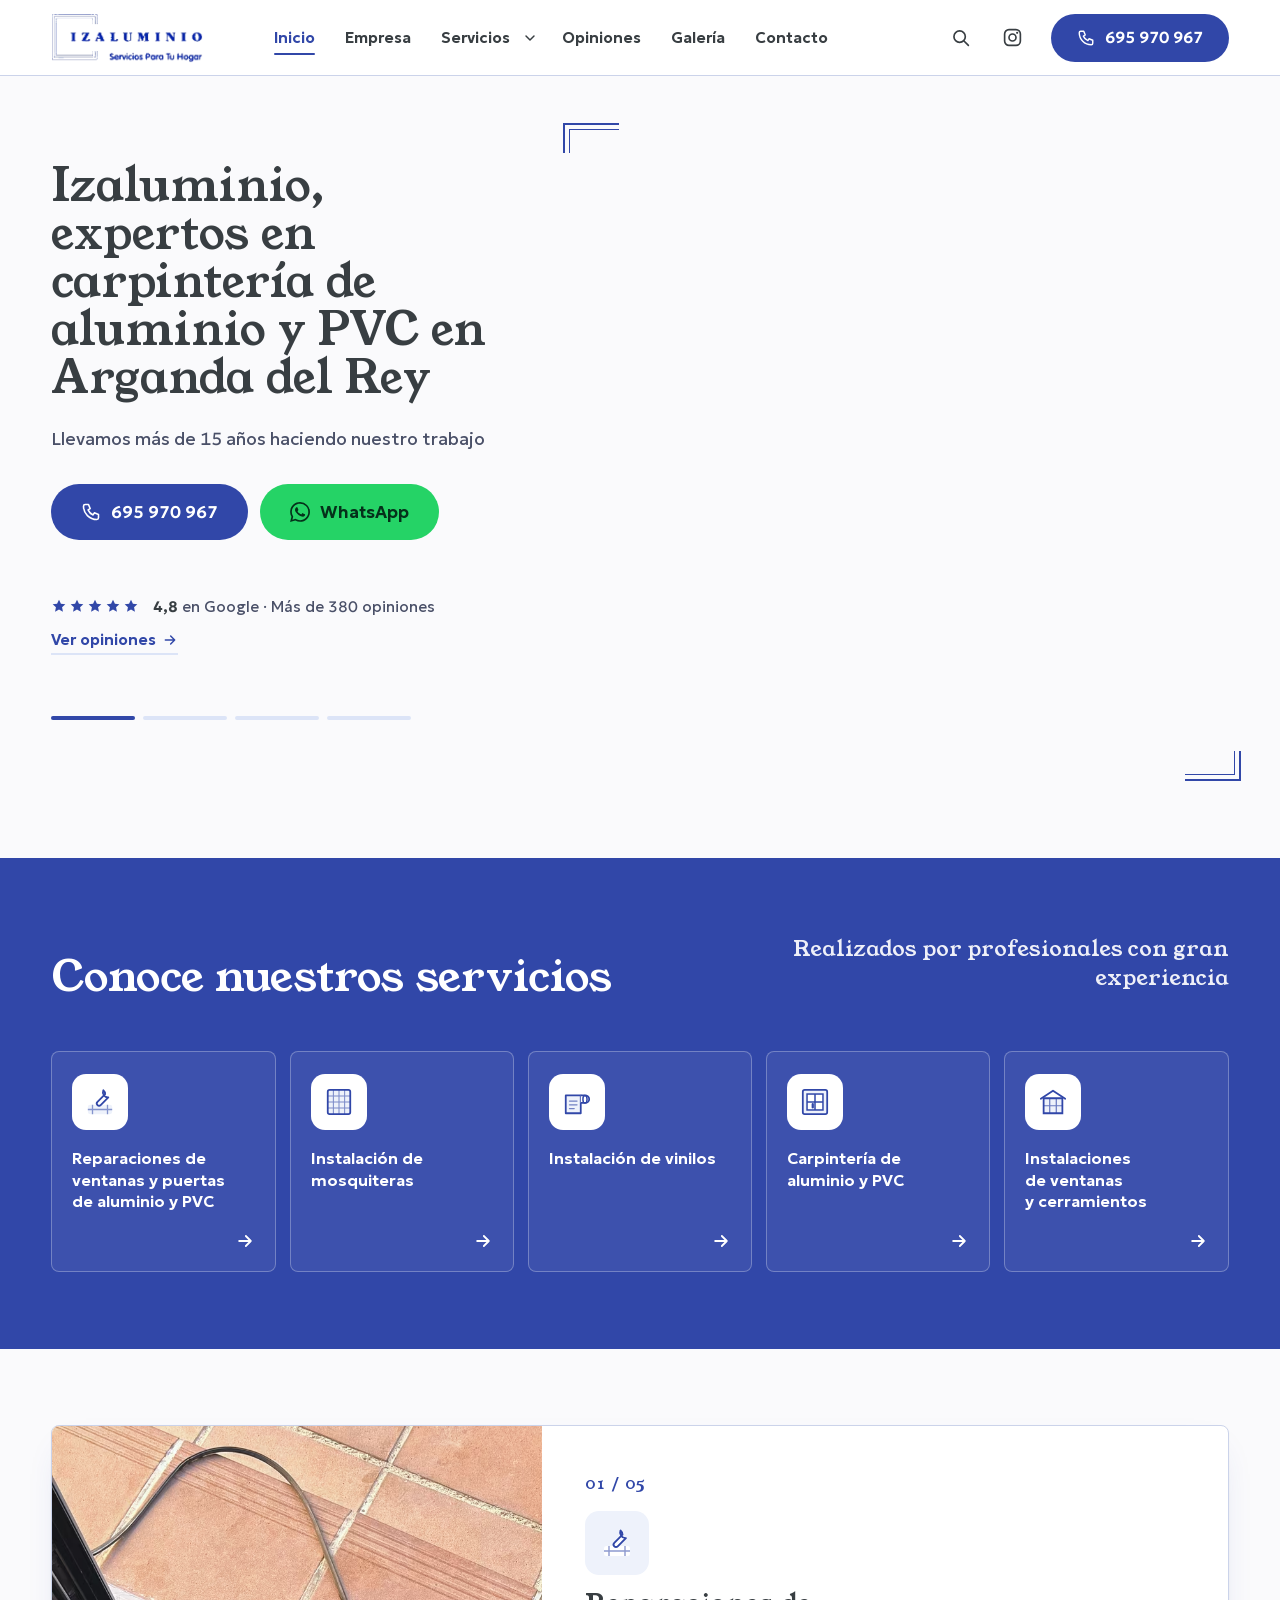
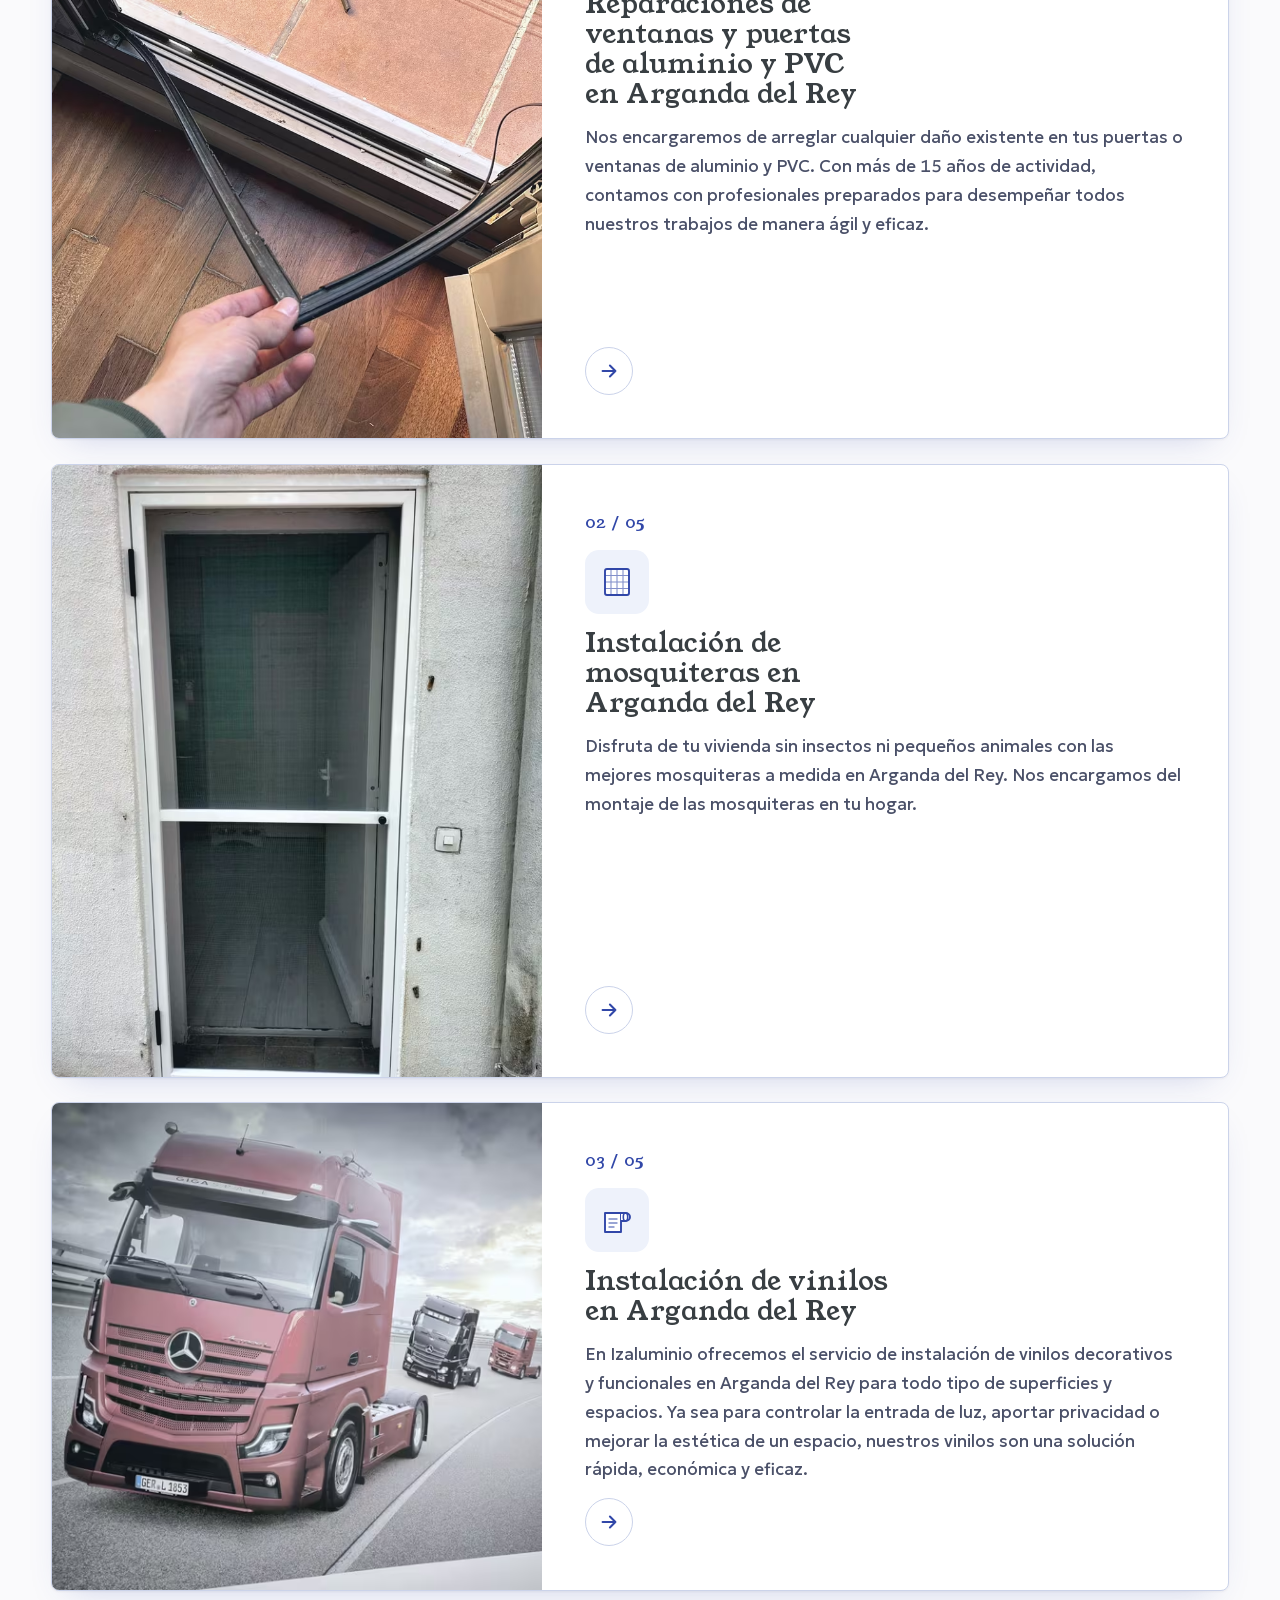
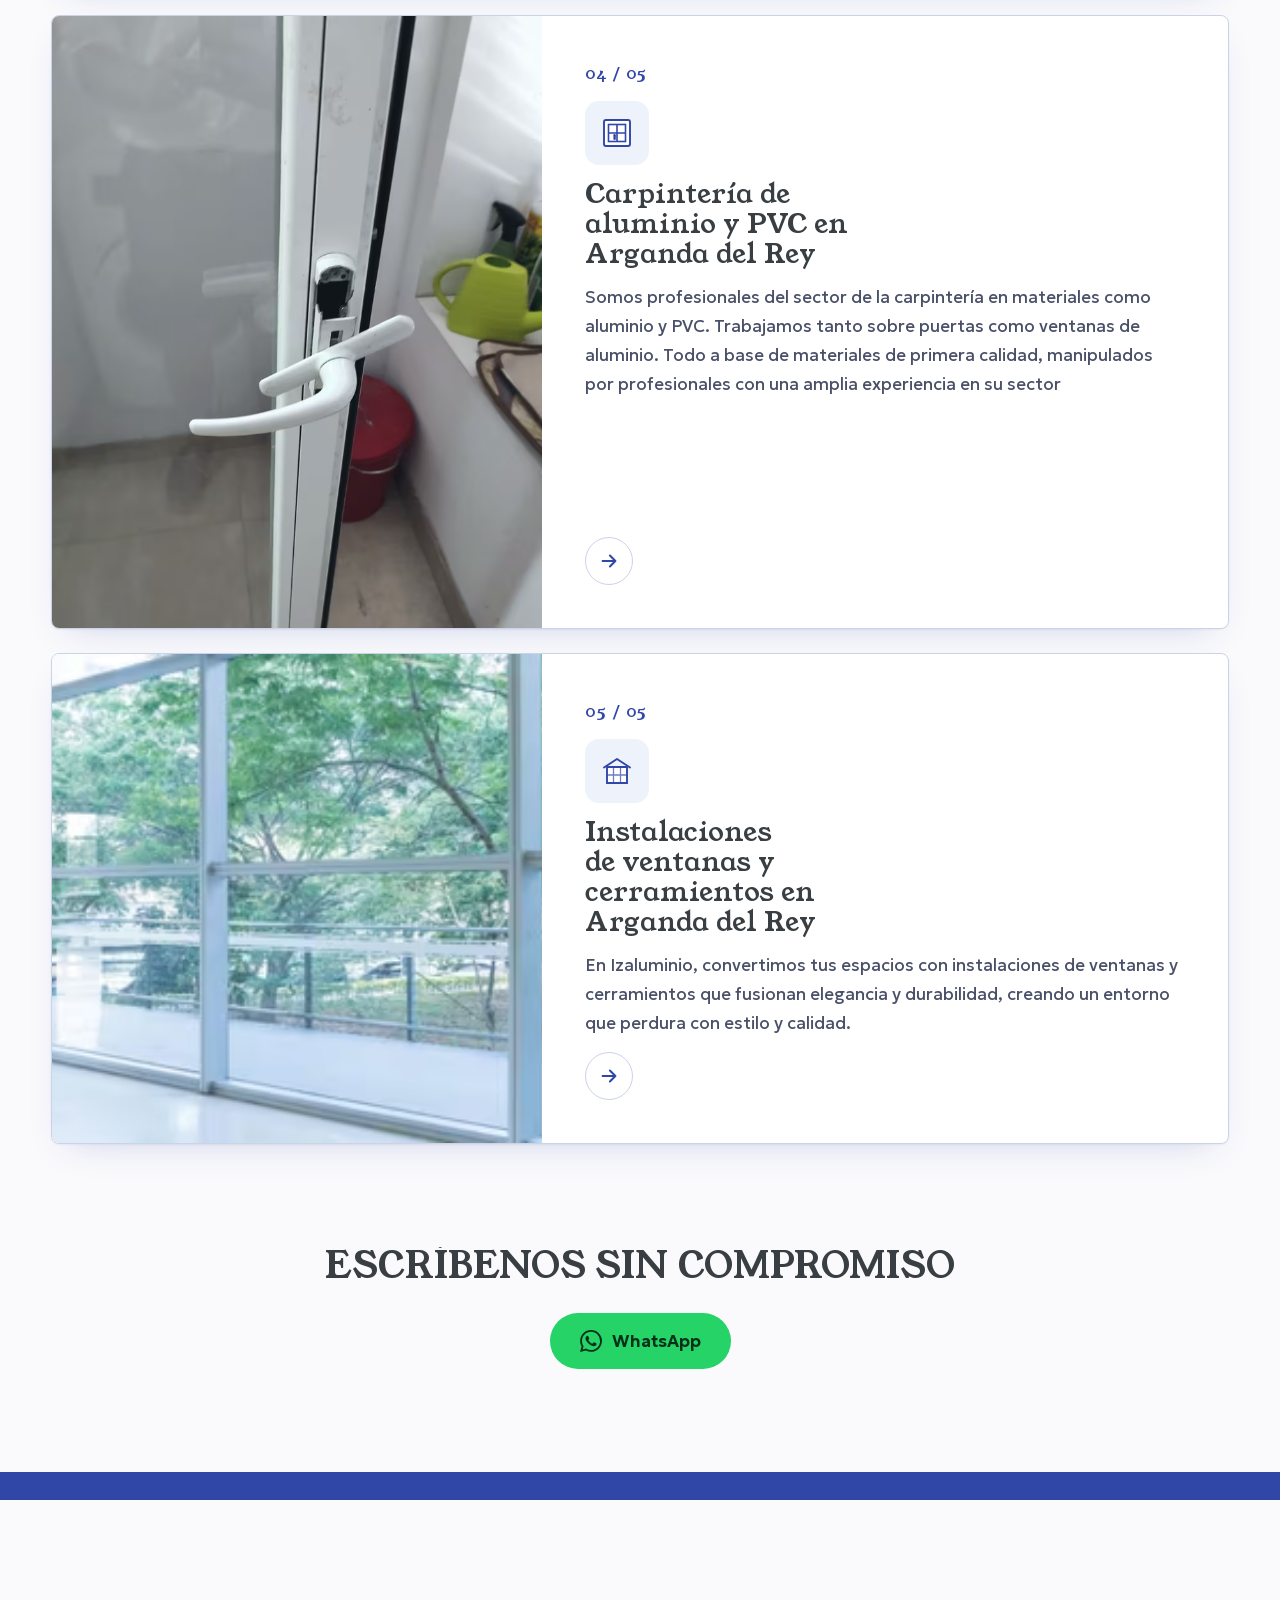
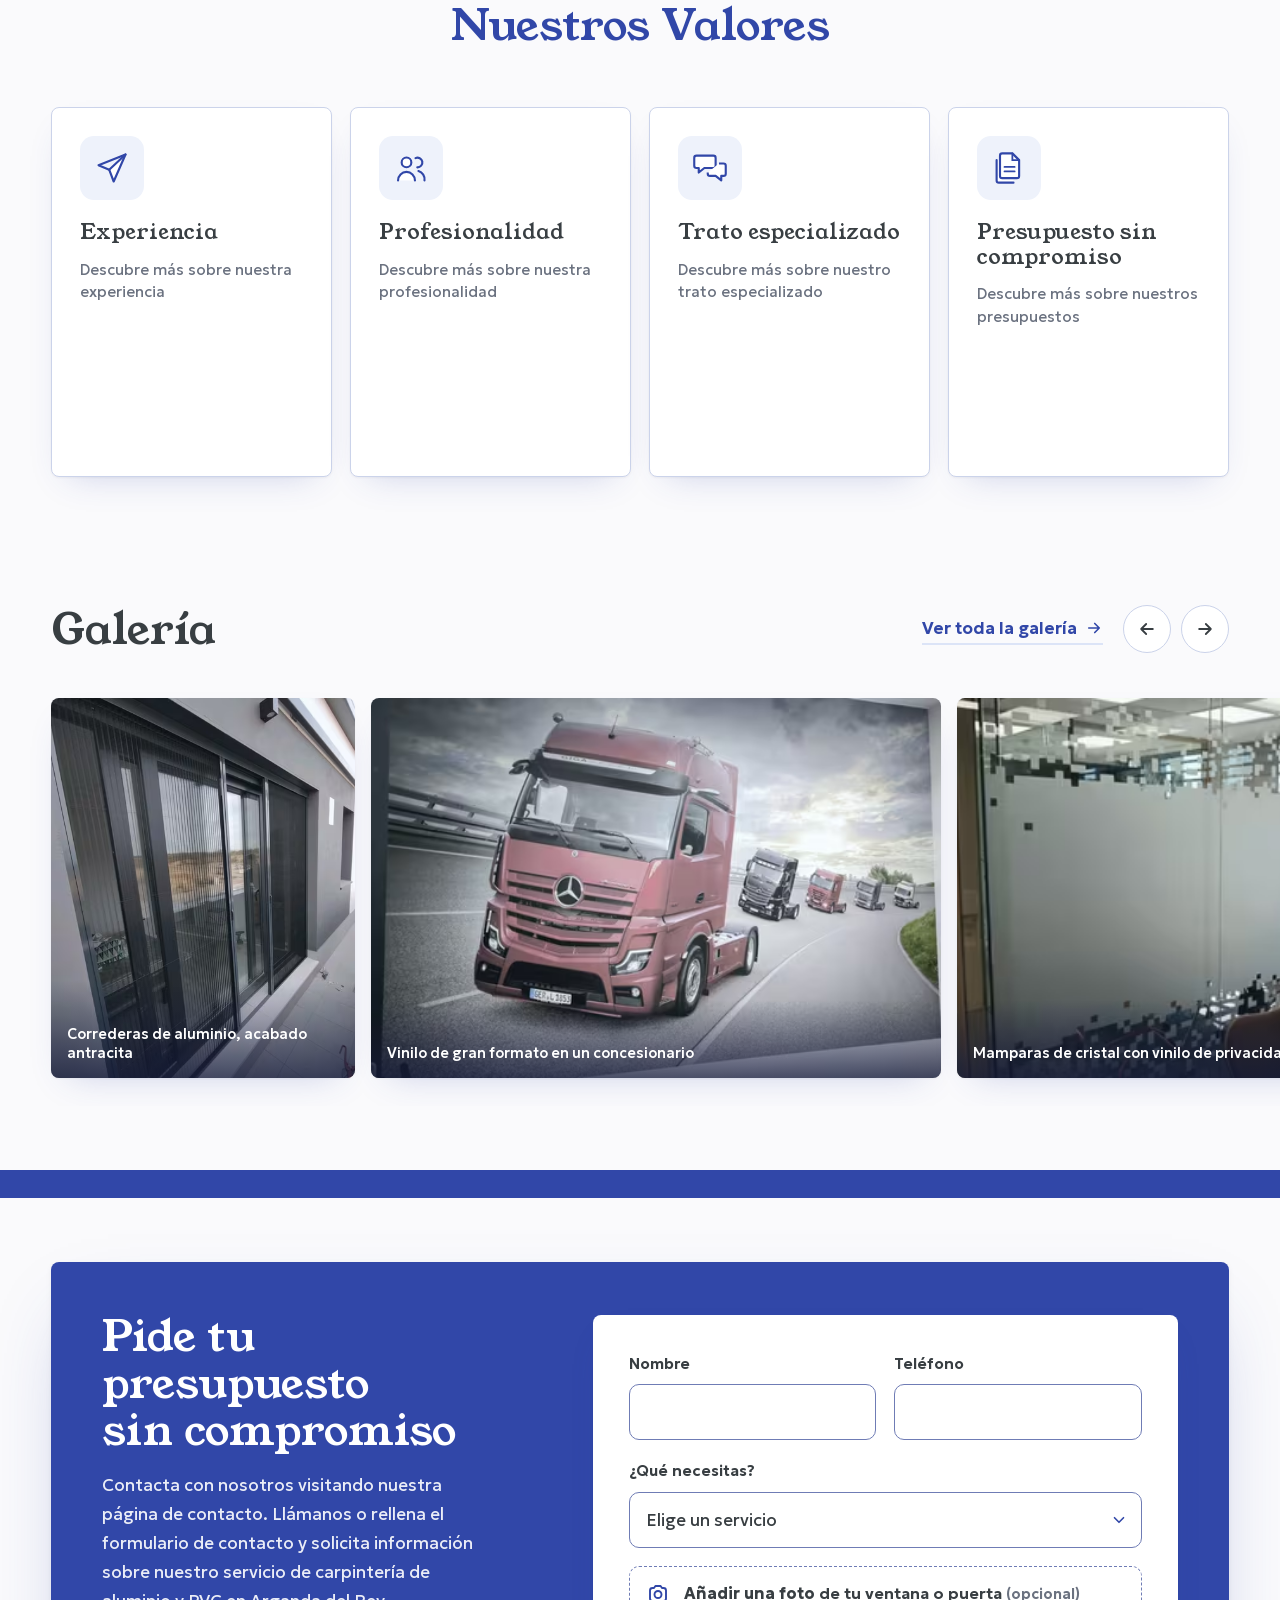
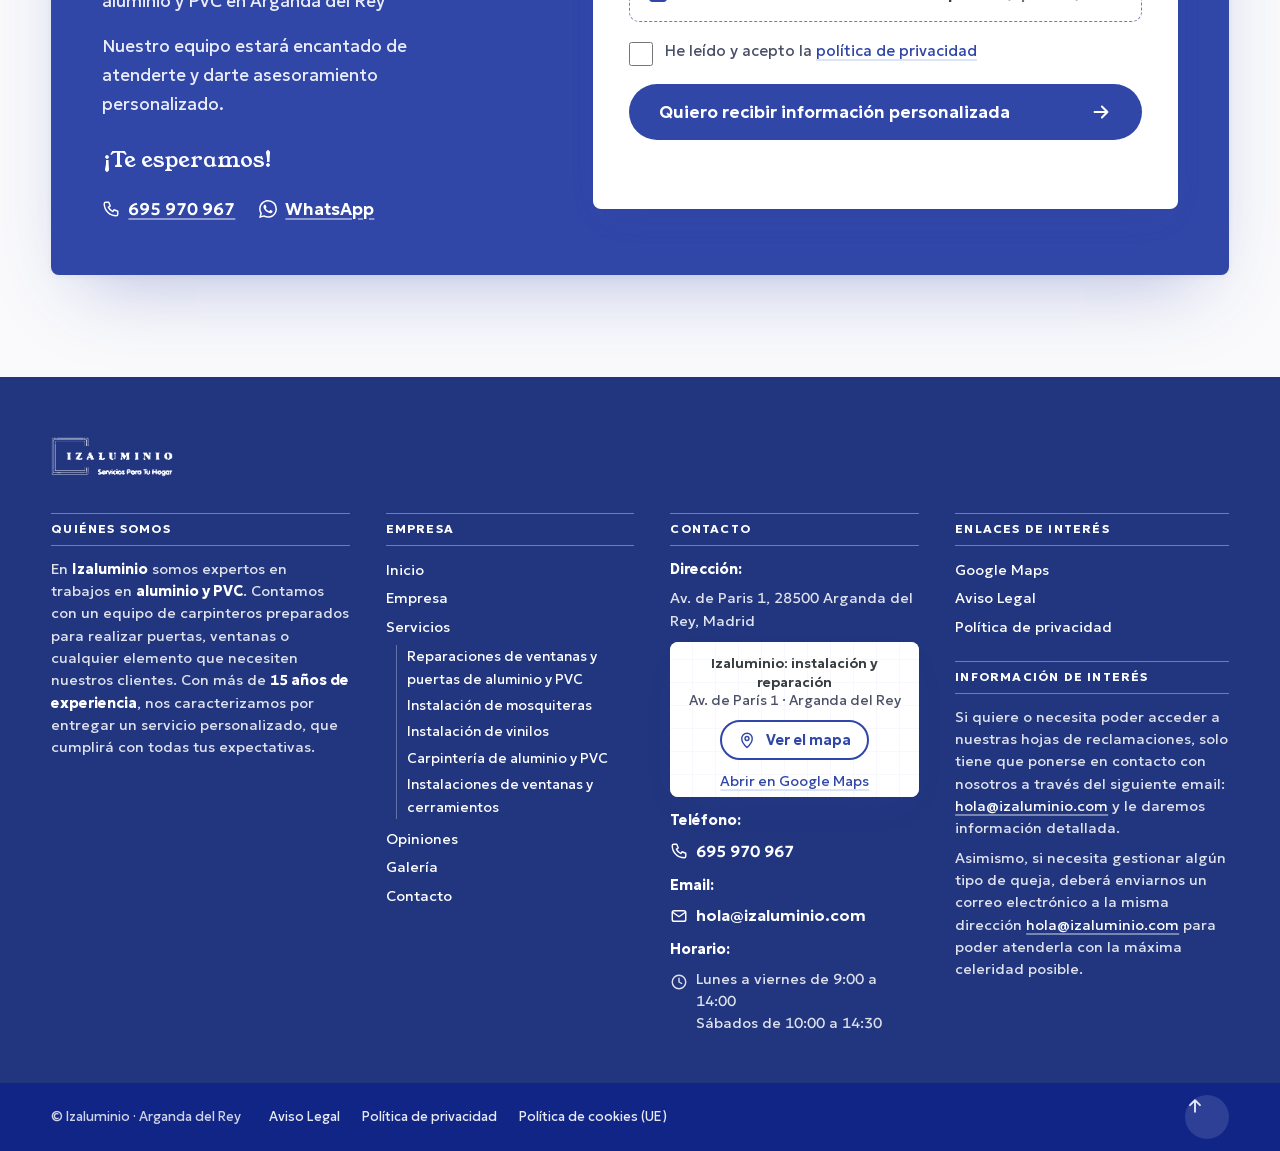
==== commit cb567bd5: "design: ajustes de Juan — hero con más aire y sin controles, banda de servicios con cinco accesos, v" ====
--- a/prototype/index.html
+++ b/prototype/index.html
@@ -138,21 +138,17 @@
       <!-- Reseñas de Google (mejora aprobada): valoración agregada real, sin citas inventadas -->
       <a class="hero__resena" href="https://maps.app.goo.gl/TeWKtJiY1932ptRE6" target="_blank" rel="noopener">
         <span class="hero__estrellas" aria-hidden="true"><svg width="16" height="16"><use href="#i-estrella"/></svg><svg width="16" height="16"><use href="#i-estrella"/></svg><svg width="16" height="16"><use href="#i-estrella"/></svg><svg width="16" height="16"><use href="#i-estrella"/></svg><svg width="16" height="16"><use href="#i-estrella"/></svg></span>
-        <span><b>4,8</b> en Google · Más de 140 opiniones</span>
+        <span><b>4,8</b> en Google · Más de 380 opiniones</span>
         <span class="hero__ver">Ver opiniones <svg width="16" height="16" aria-hidden="true"><use href="#i-der"/></svg></span>
       </a>
 
       <div class="hero__nav">
-        <button class="hero__flecha" type="button" data-dir="-1" aria-label="Diapositiva anterior"><svg width="22" height="22"><use href="#i-izq"/></svg></button>
         <div class="hero__progreso" role="group" aria-label="Elegir diapositiva">
           <button class="hero__tramo" type="button" data-i="0" aria-current="true" aria-label="Diapositiva 1: Izaluminio, expertos en carpintería de aluminio y PVC"><span class="hero__relleno"></span></button>
           <button class="hero__tramo" type="button" data-i="1" aria-label="Diapositiva 2: Servicios de carpintería en aluminio y PVC"><span class="hero__relleno"></span></button>
           <button class="hero__tramo" type="button" data-i="2" aria-label="Diapositiva 3: Reparaciones de ventanas y puertas"><span class="hero__relleno"></span></button>
           <button class="hero__tramo" type="button" data-i="3" aria-label="Diapositiva 4: Instalaciones de ventanas y cerramientos"><span class="hero__relleno"></span></button>
         </div>
-        <button class="hero__flecha" type="button" data-dir="1" aria-label="Diapositiva siguiente"><svg width="22" height="22"><use href="#i-der"/></svg></button>
-        <p class="hero__contador" aria-hidden="true"><b id="hero-actual">1</b><span>/ 4</span></p>
-        <button class="hero__pausa" type="button" id="hero-pausa" aria-pressed="false" aria-label="Pausar el pase automático"><svg class="hero__ico-pausa" width="18" height="18"><use href="#i-pausa"/></svg><svg class="hero__ico-play" width="18" height="18"><use href="#i-play"/></svg></button>
       </div>
     </div>
 
@@ -193,14 +189,36 @@
 <section class="servicios" id="servicios" aria-labelledby="titulo-servicios">
   <div class="banda">
     <div class="env banda__env">
-      <h2 class="banda__titulo mascara" id="titulo-servicios">Izaluminio, expertos en carpintería de aluminio y PVC en Arganda del Rey</h2>
-      <p class="banda__sub">Conoce nuestros servicios</p>
-      <nav class="banda__indice" aria-label="Ir a un servicio">
-        <a href="#servicio-1">Reparaciones de ventanas y puertas de aluminio y PVC</a>
-        <a href="#servicio-2">Instalación de mosquiteras</a>
-        <a href="#servicio-3">Instalación de vinilos</a>
-        <a href="#servicio-4">Carpintería de aluminio y PVC</a>
-        <a href="#servicio-5">Instalaciones de ventanas y cerramientos</a>
+      <div class="banda__cabecera">
+        <h2 class="banda__titulo mascara" id="titulo-servicios">Conoce nuestros servicios</h2>
+        <p class="banda__sub">Realizados por profesionales con gran experiencia</p>
+      </div>
+      <nav class="banda__rejilla" aria-label="Ir a un servicio">
+        <a class="banda__tile revela" style="--n:0" href="#servicio-1">
+          <span class="banda__icono" aria-hidden="true"><svg width="30" height="30"><use href="#s-reparacion"/></svg></span>
+          <span class="banda__nombre">Reparaciones de ventanas y puertas de aluminio y PVC</span>
+          <svg class="banda__flecha" width="20" height="20" aria-hidden="true"><use href="#i-der"/></svg>
+        </a>
+        <a class="banda__tile revela" style="--n:1" href="#servicio-2">
+          <span class="banda__icono" aria-hidden="true"><svg width="30" height="30"><use href="#s-mosquitera"/></svg></span>
+          <span class="banda__nombre">Instalación de mosquiteras</span>
+          <svg class="banda__flecha" width="20" height="20" aria-hidden="true"><use href="#i-der"/></svg>
+        </a>
+        <a class="banda__tile revela" style="--n:2" href="#servicio-3">
+          <span class="banda__icono" aria-hidden="true"><svg width="30" height="30"><use href="#s-vinilo"/></svg></span>
+          <span class="banda__nombre">Instalación de vinilos</span>
+          <svg class="banda__flecha" width="20" height="20" aria-hidden="true"><use href="#i-der"/></svg>
+        </a>
+        <a class="banda__tile revela" style="--n:3" href="#servicio-4">
+          <span class="banda__icono" aria-hidden="true"><svg width="30" height="30"><use href="#s-carpinteria"/></svg></span>
+          <span class="banda__nombre">Carpintería de aluminio y PVC</span>
+          <svg class="banda__flecha" width="20" height="20" aria-hidden="true"><use href="#i-der"/></svg>
+        </a>
+        <a class="banda__tile revela" style="--n:4" href="#servicio-5">
+          <span class="banda__icono" aria-hidden="true"><svg width="30" height="30"><use href="#s-cerramiento"/></svg></span>
+          <span class="banda__nombre">Instalaciones de ventanas y cerramientos</span>
+          <svg class="banda__flecha" width="20" height="20" aria-hidden="true"><use href="#i-der"/></svg>
+        </a>
       </nav>
     </div>
   </div>
@@ -331,18 +349,111 @@
   </div>
 </section>
 
+
+<!-- ============================ GALERÍA (bloque nuevo, aprobado por Juan): sus trabajos reales ============================ -->
+<section class="galeria" id="galeria" aria-labelledby="titulo-galeria">
+  <div class="env galeria__cabecera">
+    <h2 class="galeria__titulo mascara" id="titulo-galeria">Galería</h2>
+    <div class="galeria__acciones">
+      <a class="galeria__todo" href="https://izaluminio.com/galeria/" target="_blank" rel="noopener">Ver toda la galería <svg width="18" height="18" aria-hidden="true"><use href="#i-der"/></svg></a>
+      <button class="galeria__flecha" type="button" data-dir="-1" aria-label="Fotos anteriores"><svg width="20" height="20"><use href="#i-izq"/></svg></button>
+      <button class="galeria__flecha" type="button" data-dir="1" aria-label="Fotos siguientes"><svg width="20" height="20"><use href="#i-der"/></svg></button>
+    </div>
+  </div>
+  <div class="galeria__pista" id="galeria-pista" tabindex="0" aria-label="Fotos de trabajos realizados; desplázate en horizontal">
+    <figure class="galeria__item galeria__item--alta revela" style="--n:0">
+      <picture>
+        <source type="image/avif" sizes="(min-width:900px) 30vw, 78vw" srcset="assets/img/obra-correderas-antracita-480.avif 480w, assets/img/obra-correderas-antracita-768.avif 768w, assets/img/obra-correderas-antracita-1200.avif 1200w">
+        <img src="assets/img/obra-correderas-antracita-768.webp" sizes="(min-width:900px) 30vw, 78vw" srcset="assets/img/obra-correderas-antracita-480.webp 480w, assets/img/obra-correderas-antracita-768.webp 768w, assets/img/obra-correderas-antracita-1200.webp 1200w" width="1072" height="1340" loading="lazy" decoding="async" alt="Correderas de aluminio, acabado antracita">
+      </picture>
+      <figcaption>Correderas de aluminio, acabado antracita</figcaption>
+    </figure>
+    <figure class="galeria__item galeria__item--ancha revela" style="--n:1">
+      <picture>
+        <source type="image/avif" sizes="(min-width:900px) 30vw, 78vw" srcset="assets/img/vinilo-camion-mercedes-480.avif 480w, assets/img/vinilo-camion-mercedes-768.avif 768w, assets/img/vinilo-camion-mercedes-1200.avif 1200w">
+        <img src="assets/img/vinilo-camion-mercedes-768.webp" sizes="(min-width:900px) 30vw, 78vw" srcset="assets/img/vinilo-camion-mercedes-480.webp 480w, assets/img/vinilo-camion-mercedes-768.webp 768w, assets/img/vinilo-camion-mercedes-1200.webp 1200w" width="2048" height="1365" loading="lazy" decoding="async" alt="Vinilo de gran formato en un concesionario">
+      </picture>
+      <figcaption>Vinilo de gran formato en un concesionario</figcaption>
+    </figure>
+    <figure class="galeria__item galeria__item--ancha revela" style="--n:2">
+      <picture>
+        <source type="image/avif" sizes="(min-width:900px) 30vw, 78vw" srcset="assets/img/obra-mamparas-oficina-480.avif 480w, assets/img/obra-mamparas-oficina-768.avif 768w, assets/img/obra-mamparas-oficina-1200.avif 1200w">
+        <img src="assets/img/obra-mamparas-oficina-768.webp" sizes="(min-width:900px) 30vw, 78vw" srcset="assets/img/obra-mamparas-oficina-480.webp 480w, assets/img/obra-mamparas-oficina-768.webp 768w, assets/img/obra-mamparas-oficina-1200.webp 1200w" width="1600" height="800" loading="lazy" decoding="async" alt="Mamparas de cristal con vinilo de privacidad">
+      </picture>
+      <figcaption>Mamparas de cristal con vinilo de privacidad</figcaption>
+    </figure>
+    <figure class="galeria__item galeria__item--alta revela" style="--n:3">
+      <picture>
+        <source type="image/avif" sizes="(min-width:900px) 30vw, 78vw" srcset="assets/img/detalle-manilla-lamas-480.avif 480w, assets/img/detalle-manilla-lamas-768.avif 768w, assets/img/detalle-manilla-lamas-1200.avif 1200w">
+        <img src="assets/img/detalle-manilla-lamas-768.webp" sizes="(min-width:900px) 30vw, 78vw" srcset="assets/img/detalle-manilla-lamas-480.webp 480w, assets/img/detalle-manilla-lamas-768.webp 768w, assets/img/detalle-manilla-lamas-1200.webp 1200w" width="1197" height="1496" loading="lazy" decoding="async" alt="Manilla y persiana de lamas">
+      </picture>
+      <figcaption>Manilla y persiana de lamas</figcaption>
+    </figure>
+    <figure class="galeria__item galeria__item--ancha revela" style="--n:0">
+      <picture>
+        <source type="image/avif" sizes="(min-width:900px) 30vw, 78vw" srcset="assets/img/vinilo-paisaje-sala-480.avif 480w, assets/img/vinilo-paisaje-sala-768.avif 768w, assets/img/vinilo-paisaje-sala-1200.avif 1200w">
+        <img src="assets/img/vinilo-paisaje-sala-768.webp" sizes="(min-width:900px) 30vw, 78vw" srcset="assets/img/vinilo-paisaje-sala-480.webp 480w, assets/img/vinilo-paisaje-sala-768.webp 768w, assets/img/vinilo-paisaje-sala-1200.webp 1200w" width="2048" height="1365" loading="lazy" decoding="async" alt="Mural de paisaje en una sala de espera">
+      </picture>
+      <figcaption>Mural de paisaje en una sala de espera</figcaption>
+    </figure>
+    <figure class="galeria__item galeria__item--alta revela" style="--n:1">
+      <picture>
+        <source type="image/avif" sizes="(min-width:900px) 30vw, 78vw" srcset="assets/img/obra-puerta-mosquitera-480.avif 480w, assets/img/obra-puerta-mosquitera-768.avif 768w, assets/img/obra-puerta-mosquitera-1200.avif 1200w">
+        <img src="assets/img/obra-puerta-mosquitera-768.webp" sizes="(min-width:900px) 30vw, 78vw" srcset="assets/img/obra-puerta-mosquitera-480.webp 480w, assets/img/obra-puerta-mosquitera-768.webp 768w, assets/img/obra-puerta-mosquitera-1200.webp 1200w" width="1080" height="1350" loading="lazy" decoding="async" alt="Puerta con mosquitera">
+      </picture>
+      <figcaption>Puerta con mosquitera</figcaption>
+    </figure>
+    <figure class="galeria__item galeria__item--alta revela" style="--n:2">
+      <picture>
+        <source type="image/avif" sizes="(min-width:900px) 30vw, 78vw" srcset="assets/img/detalle-bisagra-480.avif 480w, assets/img/detalle-bisagra-768.avif 768w, assets/img/detalle-bisagra-1200.avif 1200w">
+        <img src="assets/img/detalle-bisagra-768.webp" sizes="(min-width:900px) 30vw, 78vw" srcset="assets/img/detalle-bisagra-480.webp 480w, assets/img/detalle-bisagra-768.webp 768w, assets/img/detalle-bisagra-1200.webp 1200w" width="1500" height="1875" loading="lazy" decoding="async" alt="Bisagra de puerta de aluminio">
+      </picture>
+      <figcaption>Bisagra de puerta de aluminio</figcaption>
+    </figure>
+    <figure class="galeria__item galeria__item--alta revela" style="--n:3">
+      <picture>
+        <source type="image/avif" sizes="(min-width:900px) 30vw, 78vw" srcset="assets/img/vinilo-deportista-480.avif 480w, assets/img/vinilo-deportista-768.avif 768w, assets/img/vinilo-deportista-1200.avif 1200w">
+        <img src="assets/img/vinilo-deportista-768.webp" sizes="(min-width:900px) 30vw, 78vw" srcset="assets/img/vinilo-deportista-480.webp 480w, assets/img/vinilo-deportista-768.webp 768w, assets/img/vinilo-deportista-1200.webp 1200w" width="1536" height="1920" loading="lazy" decoding="async" alt="Vinilo mural en un centro deportivo">
+      </picture>
+      <figcaption>Vinilo mural en un centro deportivo</figcaption>
+    </figure>
+    <figure class="galeria__item galeria__item--ancha revela" style="--n:0">
+      <picture>
+        <source type="image/avif" sizes="(min-width:900px) 30vw, 78vw" srcset="assets/img/obra-ventana-persianas-480.avif 480w, assets/img/obra-ventana-persianas-768.avif 768w, assets/img/obra-ventana-persianas-1200.avif 1200w">
+        <img src="assets/img/obra-ventana-persianas-768.webp" sizes="(min-width:900px) 30vw, 78vw" srcset="assets/img/obra-ventana-persianas-480.webp 480w, assets/img/obra-ventana-persianas-768.webp 768w, assets/img/obra-ventana-persianas-1200.webp 1200w" width="1600" height="1067" loading="lazy" decoding="async" alt="Ventana corredera de PVC con persiana">
+      </picture>
+      <figcaption>Ventana corredera de PVC con persiana</figcaption>
+    </figure>
+    <figure class="galeria__item galeria__item--alta revela" style="--n:1">
+      <picture>
+        <source type="image/avif" sizes="(min-width:900px) 30vw, 78vw" srcset="assets/img/detalle-cierre-persiana-480.avif 480w, assets/img/detalle-cierre-persiana-768.avif 768w, assets/img/detalle-cierre-persiana-1200.avif 1200w">
+        <img src="assets/img/detalle-cierre-persiana-768.webp" sizes="(min-width:900px) 30vw, 78vw" srcset="assets/img/detalle-cierre-persiana-480.webp 480w, assets/img/detalle-cierre-persiana-768.webp 768w, assets/img/detalle-cierre-persiana-1200.webp 1200w" width="1500" height="1875" loading="lazy" decoding="async" alt="Cierre de ventana junto a la persiana">
+      </picture>
+      <figcaption>Cierre de ventana junto a la persiana</figcaption>
+    </figure>
+    <figure class="galeria__item galeria__item--ancha revela" style="--n:2">
+      <picture>
+        <source type="image/avif" sizes="(min-width:900px) 30vw, 78vw" srcset="assets/img/vinilo-cabina-mercedes-480.avif 480w, assets/img/vinilo-cabina-mercedes-768.avif 768w, assets/img/vinilo-cabina-mercedes-1200.avif 1200w">
+        <img src="assets/img/vinilo-cabina-mercedes-768.webp" sizes="(min-width:900px) 30vw, 78vw" srcset="assets/img/vinilo-cabina-mercedes-480.webp 480w, assets/img/vinilo-cabina-mercedes-768.webp 768w, assets/img/vinilo-cabina-mercedes-1200.webp 1200w" width="2048" height="1365" loading="lazy" decoding="async" alt="Vinilo con el interior de una cabina de camión">
+      </picture>
+      <figcaption>Vinilo con el interior de una cabina de camión</figcaption>
+    </figure>
+    <figure class="galeria__item galeria__item--alta revela" style="--n:3">
+      <picture>
+        <source type="image/avif" sizes="(min-width:900px) 30vw, 78vw" srcset="assets/img/detalle-manilla-negra-480.avif 480w, assets/img/detalle-manilla-negra-768.avif 768w, assets/img/detalle-manilla-negra-1200.avif 1200w">
+        <img src="assets/img/detalle-manilla-negra-768.webp" sizes="(min-width:900px) 30vw, 78vw" srcset="assets/img/detalle-manilla-negra-480.webp 480w, assets/img/detalle-manilla-negra-768.webp 768w, assets/img/detalle-manilla-negra-1200.webp 1200w" width="1056" height="1320" loading="lazy" decoding="async" alt="Manilla negra sobre perfil blanco">
+      </picture>
+      <figcaption>Manilla negra sobre perfil blanco</figcaption>
+    </figure>
+  </div>
+</section>
+
 <hr class="banda-fina">
 
 <!-- ============================ PIDE TU PRESUPUESTO (con formulario corto: mejora aprobada) ============================ -->
 <section class="presupuesto" id="presupuesto" aria-labelledby="titulo-presupuesto">
   <div class="env">
     <div class="panel">
-      <figure class="panel__foto">
-        <picture>
-          <source type="image/avif" sizes="(min-width:1024px) 38vw, 100vw" srcset="assets/img/vinilo-paisaje-sala-480.avif 480w, assets/img/vinilo-paisaje-sala-768.avif 768w, assets/img/vinilo-paisaje-sala-1200.avif 1200w">
-          <img src="assets/img/vinilo-paisaje-sala-768.webp" sizes="(min-width:1024px) 38vw, 100vw" srcset="assets/img/vinilo-paisaje-sala-480.webp 480w, assets/img/vinilo-paisaje-sala-768.webp 768w, assets/img/vinilo-paisaje-sala-1200.webp 1200w" width="2048" height="1365" loading="lazy" decoding="async" alt="Mural de vinilo con un paisaje de montaña en la sala de espera de una oficina">
-        </picture>
-      </figure>
       <div class="panel__texto">
         <h2 id="titulo-presupuesto" class="mascara">Pide tu presupuesto sin compromiso</h2>
         <p>Contacta con nosotros visitando nuestra página de contacto. Llámanos o rellena el formulario de contacto y solicita información sobre nuestro servicio de carpintería de aluminio y PVC en Arganda del Rey</p>
--- a/prototype/assets/css/global.css
+++ b/prototype/assets/css/global.css
@@ -305,36 +305,36 @@
 }
 
 /* ---------- Pie ---------- */
-.pie{background:var(--azul-hondo);color:#fff;padding-top:var(--sec)}
+.pie{background:var(--azul-hondo);color:#fff;padding-top:clamp(40px,5vw,60px)}
 .pie a{color:#fff;text-decoration-color:rgba(255,255,255,.4)}
 .pie a:hover,.pie a:focus-visible{text-decoration-color:#fff}
-.pie__marca{margin-bottom:clamp(36px,4vw,56px)}
-.pie__marca img{height:52px;width:auto}
-.pie__rejilla{display:grid;gap:44px}
+.pie__marca{margin-bottom:clamp(24px,3vw,36px)}
+.pie__marca img{height:40px;width:auto}
+.pie__rejilla{display:grid;gap:28px}
 @media (min-width:700px){ .pie__rejilla{grid-template-columns:repeat(2,minmax(0,1fr))} }
-@media (min-width:1100px){ .pie__rejilla{grid-template-columns:1.15fr 1fr 1fr 1fr;gap:48px} }
+@media (min-width:1000px){ .pie__rejilla{grid-template-columns:1.2fr 1fr 1fr 1.1fr;gap:36px} }
 .pie__col{min-width:0}
-.pie__col p{font-size:1rem;color:rgba(255,255,255,.86)}
-.pie__col p + p{margin-top:.6em}
+.pie__col p{font-size:.9rem;line-height:1.55;color:rgba(255,255,255,.86)}
+.pie__col p + p{margin-top:.5em}
 .pie__col strong{color:#fff}
 .pie__titulo{
-  font-family:var(--cuerpo);font-weight:700;font-size:.875rem;line-height:1.2;
+  font-family:var(--cuerpo);font-weight:700;font-size:.75rem;line-height:1.2;
   letter-spacing:.1em;text-transform:uppercase;color:#fff;
-  padding:12px 0;margin:0 0 18px;
+  padding:8px 0;margin:0 0 12px;
   border-top:1px solid rgba(255,255,255,.35);border-bottom:1px solid rgba(255,255,255,.35);
 }
-.pie__info{margin-top:40px}
-.pie__menu li{font-size:1rem}
-.pie__menu > li{margin-bottom:8px}
+.pie__info{margin-top:22px}
+.pie__menu li{font-size:.9rem}
+.pie__menu > li{margin-bottom:4px}
 .pie__menu a{display:inline-block;text-decoration:none;transition:transform var(--t-corto) var(--ease)}
 .pie__menu a:hover,.pie__menu a:focus-visible{transform:translateX(4px);text-decoration:underline}
 .pie__menu a:active{transform:translateX(4px) scale(.99)}
-.pie__menu ul{margin:8px 0 10px 12px;border-left:1px solid rgba(255,255,255,.3);padding-left:12px}
-.pie__menu ul li{margin-bottom:6px;font-size:.95rem}
-.pie__etiqueta{font-weight:700;color:#fff!important;margin-top:16px}
+.pie__menu ul{margin:6px 0 8px 10px;border-left:1px solid rgba(255,255,255,.3);padding-left:10px}
+.pie__menu ul li{margin-bottom:3px;font-size:.85rem}
+.pie__etiqueta{font-weight:700;color:#fff!important;margin-top:12px}
 .pie__etiqueta:first-of-type{margin-top:0}
 .pie__dato{
-  display:inline-flex;align-items:center;gap:8px;font-size:1.125rem;font-weight:600;text-decoration:none;
+  display:inline-flex;align-items:center;gap:8px;font-size:1rem;font-weight:600;text-decoration:none;
   transition:transform var(--t-corto) var(--ease);
 }
 .pie__dato:hover,.pie__dato:focus-visible{transform:translateX(3px);text-decoration:underline}
@@ -344,7 +344,7 @@
 
 /* Mapa: su iframe de Google, cargado al pulsar (fachada) */
 .pie__mapa{
-  position:relative;aspect-ratio:4/3;margin:14px 0 4px;border-radius:var(--r-tarjeta);overflow:hidden;
+  position:relative;aspect-ratio:16/10;max-width:300px;margin:10px 0 4px;border-radius:var(--r-tarjeta);overflow:hidden;
   background:var(--blanco);color:var(--tinta);box-shadow:var(--sombra-1);
 }
 .pie__mapa iframe{position:absolute;inset:0;width:100%;height:100%;border:0}
@@ -357,14 +357,14 @@
     repeating-linear-gradient(90deg,transparent 0 22px,var(--cielo-2) 22px 23px);
 }
 .pie__mapa-fachada svg{color:var(--azul)}
-.pie__mapa-fachada p{font-size:.95rem!important;font-weight:600;color:var(--tinta)!important;line-height:1.4}
+.pie__mapa-fachada p{font-size:.85rem!important;font-weight:600;color:var(--tinta)!important;line-height:1.35}
 .pie__mapa-fachada p span{font-weight:400;color:var(--texto)}
-.pie__mapa-fachada .btn{min-height:44px;padding:8px 18px;font-size:.95rem}
+.pie__mapa-fachada .btn{min-height:40px;padding:6px 16px;font-size:.9rem}
 .pie__mapa-enlace{display:inline-block;font-size:.875rem;color:var(--azul)!important;text-decoration-color:var(--cielo-2)!important;transition:transform var(--t-corto) var(--ease)}
 .pie__mapa-enlace:hover,.pie__mapa-enlace:focus-visible{text-decoration-color:var(--azul)!important}
 .pie__mapa-enlace:active{transform:translateY(1px)}
 
-.pie__legal{margin-top:var(--sec);background:var(--azul-oscuro);padding-block:18px;font-size:.9rem}
+.pie__legal{margin-top:clamp(32px,4vw,48px);background:var(--azul-oscuro);padding-block:12px;font-size:.82rem}
 .pie__legal-fila{display:flex;flex-wrap:wrap;align-items:center;gap:12px 28px}
 .pie__legal p{color:rgba(255,255,255,.8)}
 .pie__legal ul{display:flex;flex-wrap:wrap;gap:6px 22px}
@@ -372,7 +372,7 @@
 .pie__legal a:hover,.pie__legal a:focus-visible{text-decoration:underline;color:#fff}
 .pie__legal a:active{transform:translateY(1px)}
 .pie__arriba{
-  margin-left:auto;display:inline-grid;place-items:center;width:48px;height:48px;border-radius:50%;
+  margin-left:auto;display:inline-grid;place-items:center;width:44px;height:44px;border-radius:50%;
   background:rgba(255,255,255,.12);
   transition:transform var(--t-corto) var(--ease);
 }
--- a/prototype/assets/css/home.css
+++ b/prototype/assets/css/home.css
@@ -7,7 +7,7 @@
    ===================================================================== */
 
 /* ---------- HERO ---------- */
-.hero{position:relative;background:var(--fondo);padding-top:clamp(20px,2.4vw,32px)}
+.hero{position:relative;background:var(--fondo);padding-top:clamp(40px,4.6vw,66px)}
 .hero__env{display:grid;gap:28px}
 @media (min-width:900px){
   .hero__env{grid-template-columns:minmax(0,5fr) minmax(0,7fr);gap:clamp(36px,4.5vw,72px);align-items:stretch}
@@ -71,7 +71,7 @@
 .hero__resena:active{transform:translateY(1px)}
 
 /* Controles: flechas de 48, progreso segmentado, contador, pausa */
-.hero__nav{display:flex;align-items:center;gap:12px;margin-top:clamp(24px,3vw,40px)}
+.hero__nav{display:flex;align-items:center;gap:12px;margin-top:clamp(24px,3vw,40px);max-width:360px}
 .hero__flecha,.hero__pausa{
   flex:none;display:grid;place-items:center;width:48px;height:48px;border-radius:50%;
   color:var(--tinta);border:1.5px solid var(--linea);background:var(--blanco);
@@ -111,7 +111,7 @@
 @media (min-width:900px){
   .hero__escenario{
     aspect-ratio:auto;max-height:none;
-    height:min(640px,calc(100svh - var(--cab-alto) - 150px));
+    height:min(640px,calc(100svh - var(--cab-alto) - 190px));
     min-height:440px;
   }
 }
@@ -136,26 +136,33 @@
 .hero__cortina.is-salto{transition:none!important}
 html:not(.js) .hero__cortina{display:none}
 
-/* ---------- BANDA AZUL (su bloque de título) + índice de servicios ---------- */
-.banda{background:var(--azul);color:#fff;margin-top:clamp(56px,7vw,104px);padding-block:clamp(48px,6vw,88px) clamp(40px,5vw,64px)}
-.banda__env{display:grid;gap:18px 48px}
-@media (min-width:900px){
-  .banda__env{grid-template-columns:minmax(0,7fr) minmax(0,5fr);align-items:end}
-}
-.banda__titulo{color:#fff;max-width:22ch}
+/* ---------- BANDA AZUL: "Conoce nuestros servicios" + cinco accesos ---------- */
+.banda{background:var(--azul);color:#fff;margin-top:clamp(56px,7vw,104px);padding-block:clamp(48px,6vw,88px) clamp(48px,6vw,80px)}
+.banda__cabecera{display:grid;gap:12px 48px}
+@media (min-width:900px){ .banda__cabecera{grid-template-columns:minmax(0,7fr) minmax(0,5fr);align-items:end} }
+.banda__titulo{color:#fff}
 .banda__sub{font-family:var(--display);font-size:clamp(1.25rem,1.7vw,1.6rem);line-height:1.3;color:rgba(255,255,255,.92)}
-@media (min-width:900px){ .banda__sub{text-align:right;padding-bottom:6px} }
-.banda__indice{grid-column:1/-1;display:flex;flex-wrap:wrap;gap:10px;margin-top:clamp(20px,2.5vw,32px)}
-.banda__indice a{
+@media (min-width:900px){ .banda__sub{text-align:right;padding-bottom:8px} }
+.banda__rejilla{display:grid;gap:14px;margin-top:clamp(32px,4vw,56px);grid-template-columns:repeat(2,minmax(0,1fr))}
+@media (min-width:700px){ .banda__rejilla{grid-template-columns:repeat(3,minmax(0,1fr))} }
+@media (min-width:1024px){ .banda__rejilla{grid-template-columns:repeat(5,minmax(0,1fr))} }
+.banda__tile{
   position:relative;isolation:isolate;overflow:hidden;
-  display:inline-flex;align-items:center;min-height:44px;padding:0 18px;border-radius:var(--r-pill);
-  border:1.5px solid rgba(255,255,255,.5);color:#fff;text-decoration:none;font-size:.95rem;font-weight:500;
-  transition:transform var(--t-press) var(--ease-out);
-}
-.banda__indice a::after{content:'';position:absolute;inset:0;z-index:-1;background:#fff;opacity:0;transition:opacity var(--t-corto) var(--ease)}
-.banda__indice a:hover::after,.banda__indice a:focus-visible::after{opacity:.16}
-.banda__indice a:focus-visible{outline-color:#fff}
-.banda__indice a:active{transform:scale(.97)}
+  display:flex;flex-direction:column;gap:18px;min-height:200px;padding:22px 20px 20px;
+  border:1px solid rgba(255,255,255,.28);border-radius:var(--r-tarjeta);background:rgba(255,255,255,.06);
+  color:#fff;text-decoration:none;
+  transition:transform var(--t-corto) var(--ease);
+}
+.banda__tile::after{content:'';position:absolute;inset:0;z-index:-1;background:#fff;opacity:0;transition:opacity var(--t-corto) var(--ease)}
+.banda__tile:hover,.banda__tile:focus-visible{transform:translateY(-4px)}
+.banda__tile:hover::after,.banda__tile:focus-visible::after{opacity:.12}
+.banda__tile:focus-visible{outline-color:#fff}
+.banda__tile:active{transform:translateY(-2px) scale(.98)}
+.banda__icono{--duo:var(--cielo);display:grid;place-items:center;width:56px;height:56px;border-radius:14px;background:#fff;color:var(--azul)}
+.banda__nombre{font-weight:600;font-size:1rem;line-height:1.35;text-wrap:balance}
+.banda__flecha{margin-top:auto;align-self:flex-end;transition:transform var(--t-corto) var(--ease)}
+.banda__tile:hover .banda__flecha{transform:translateX(4px)}
+@media (max-width:599px){ .banda__tile{min-height:0;gap:12px;padding:16px} .banda__icono{width:44px;height:44px} .banda__icono svg{width:24px;height:24px} .banda__nombre{font-size:.9rem} }
 
 /* ---------- SERVICIOS: cinco tarjetas que se apilan al hacer scroll (escritorio) ---------- */
 .servicios{background:var(--fondo)}
@@ -228,16 +235,16 @@
 .banda-fina{height:28px;margin:0;border:0;background:var(--azul)}
 
 /* ---------- NUESTROS VALORES: cuatro hojas, la onda azul nace en el icono ---------- */
-.valores{padding-block:var(--sec);background:var(--fondo)}
+.valores{padding-block:var(--sec) clamp(40px,5vw,72px);background:var(--fondo)}
 .valores__titulo{text-align:center;color:var(--azul)}
 .valores__lista{display:grid;gap:16px;margin-top:clamp(40px,4.5vw,64px)}
 @media (min-width:600px){ .valores__lista{grid-template-columns:repeat(2,minmax(0,1fr))} }
 @media (min-width:1024px){ .valores__lista{grid-template-columns:repeat(4,minmax(0,1fr));gap:18px} }
-.valor{min-width:0}
+.valor{min-width:0;display:grid}
 .valor__cara{
   position:relative;isolation:isolate;overflow:hidden;
   display:flex;flex-direction:column;align-items:flex-start;gap:14px;
-  width:100%;min-height:272px;padding:28px;text-align:left;
+  width:100%;height:100%;min-height:248px;padding:28px;text-align:left;
   background:var(--blanco);border:1px solid var(--linea);border-radius:var(--r-tarjeta);box-shadow:var(--sombra-1);
   color:var(--texto);cursor:default;
 }
@@ -273,27 +280,60 @@
   .valor__texto{opacity:1;color:var(--texto);margin-top:2px;padding-top:12px;border-top:1px solid var(--linea)}
 }
 
-/* ---------- PIDE TU PRESUPUESTO: panel azul con su foto y el formulario corto ---------- */
-.presupuesto{padding-block:var(--sec);background:var(--fondo)}
+/* ---------- GALERÍA: sus trabajos reales en una pista horizontal ---------- */
+.galeria{padding-block:clamp(40px,5vw,72px) clamp(40px,5vw,64px);background:var(--fondo);overflow:clip}
+.galeria__cabecera{display:flex;flex-wrap:wrap;align-items:flex-end;justify-content:space-between;gap:16px 24px}
+.galeria__titulo{color:var(--tinta)}
+.galeria__acciones{display:flex;align-items:center;gap:10px}
+.galeria__todo{display:inline-flex;align-items:center;gap:8px;margin-right:10px;font-weight:600;text-decoration:none;color:var(--azul);border-bottom:2px solid var(--cielo-2)}
+.galeria__todo svg{transition:transform var(--t-corto) var(--ease)}
+.galeria__todo:hover,.galeria__todo:focus-visible{border-color:var(--azul)}
+.galeria__todo:hover svg{transform:translateX(4px)}
+.galeria__todo:active{transform:translateY(1px)}
+.galeria__flecha{
+  display:grid;place-items:center;width:48px;height:48px;border-radius:50%;
+  color:var(--tinta);border:1.5px solid var(--linea);background:var(--blanco);
+  transition:transform var(--t-press) var(--ease-out);
+}
+.galeria__flecha:hover,.galeria__flecha:focus-visible{color:var(--azul);border-color:var(--azul)}
+.galeria__flecha:active{transform:scale(.94)}
+.galeria__pista{
+  display:flex;gap:16px;margin-top:clamp(28px,3vw,40px);
+  overflow-x:auto;scroll-snap-type:x mandatory;scroll-padding-inline:max(var(--margen),calc((100% - var(--env)) / 2));
+  padding:6px max(var(--margen),calc((100% - var(--env)) / 2)) 28px;
+  scrollbar-width:none;cursor:grab;
+}
+.galeria__pista::-webkit-scrollbar{display:none}
+.galeria__pista.is-arrastrando{cursor:grabbing;scroll-snap-type:none}
+.galeria__pista:focus-visible{outline-offset:-3px}
+.galeria__item{
+  position:relative;flex:none;scroll-snap-align:start;
+  height:clamp(240px,30vw,380px);aspect-ratio:4/5;
+  border-radius:var(--r-tarjeta);overflow:hidden;background:var(--cielo);box-shadow:var(--sombra-1);
+}
+.galeria__item--ancha{aspect-ratio:3/2}
+.galeria__item img{width:100%;height:100%;object-fit:cover}
+.galeria__item figcaption{
+  position:absolute;left:0;right:0;bottom:0;padding:44px 16px 14px;
+  color:#fff;font-size:.9rem;font-weight:500;line-height:1.35;
+  background:linear-gradient(to top,rgba(20,26,58,.72),rgba(20,26,58,0));
+}
+.galeria .revela{transition-delay:calc(var(--n,0) * 70ms)}
+
+/* ---------- PIDE TU PRESUPUESTO: copy a la izquierda, formulario a la derecha ---------- */
+.presupuesto{padding-block:clamp(40px,5vw,72px) var(--sec);background:var(--fondo)}
 .panel{
   display:grid;grid-template-columns:minmax(0,1fr);
   background:var(--azul);color:#fff;border-radius:var(--r-tarjeta);overflow:clip;box-shadow:var(--sombra-2);
 }
 @media (min-width:1024px){
-  .panel{grid-template-columns:minmax(0,5fr) minmax(0,7fr);grid-template-rows:auto auto}
-  .panel__foto{grid-row:1/3}
+  .panel{grid-template-columns:minmax(0,5fr) minmax(0,7fr);align-items:center}
 }
 .panel > *{min-width:0}
-.panel__foto{position:relative;overflow:hidden;min-height:320px;background:var(--azul-hondo)}
-.panel__foto img{position:absolute;inset:0;width:100%;height:100%;object-fit:cover;object-position:50% 72%}
-.js .panel__foto::after{
-  content:'';position:absolute;inset:-1px;z-index:3;background:var(--azul);
-  transition:transform var(--t-largo) var(--ease);
-}
-.js .panel__foto.visible::after{transform:translateX(102%)}
 .panel__texto{padding:clamp(32px,4vw,64px) clamp(24px,4vw,64px) 0}
-.panel__texto h2{color:#fff;max-width:18ch}
-.panel__texto p{margin-top:1em;color:rgba(255,255,255,.9);max-width:62ch}
+@media (min-width:1024px){ .panel__texto{padding-bottom:clamp(32px,4vw,64px)} }
+.panel__texto h2{color:#fff;max-width:14ch}
+.panel__texto p{margin-top:1em;color:rgba(255,255,255,.9);max-width:46ch}
 .panel__cierre{font-family:var(--display);font-size:clamp(1.3rem,1.7vw,1.6rem);color:#fff!important}
 .panel__contacto{display:flex;flex-wrap:wrap;gap:12px 24px}
 .panel__contacto a{
@@ -304,10 +344,11 @@
 .panel__contacto a:focus-visible{outline-color:#fff}
 .panel__contacto a:active{transform:scale(.98)}
 
+@media (min-width:1024px){ .form{margin-left:0} }
 .form{
   position:relative;
   margin:clamp(24px,3vw,40px) clamp(24px,4vw,64px) clamp(32px,4vw,64px);
-  padding:clamp(24px,3vw,40px);
+  padding:clamp(24px,3vw,36px);
   background:var(--blanco);color:var(--texto);border-radius:var(--r-tarjeta);box-shadow:var(--sombra-1);
   display:grid;gap:18px;
 }
@@ -346,6 +387,6 @@
 
 /* ---------- Modo captura (?ss): sin animaciones ni diferidos ---------- */
 .captura *,.captura *::before,.captura *::after{transition:none!important;animation:none!important}
-.captura .hero__cortina,.captura .descorre::after,.captura .tarjeta__foto::after,.captura .panel__foto::after{display:none!important}
+.captura .hero__cortina,.captura .descorre::after,.captura .tarjeta__foto::after{display:none!important}
 .captura .pal > span,.captura .mascara__linea,.captura .revela,.captura .hero__frase,.captura .hero__acciones,.captura .hero__resena,.captura .hero__nav{transform:none!important;opacity:1!important}
 .captura .hero__foto.is-activa img{transform:none!important}
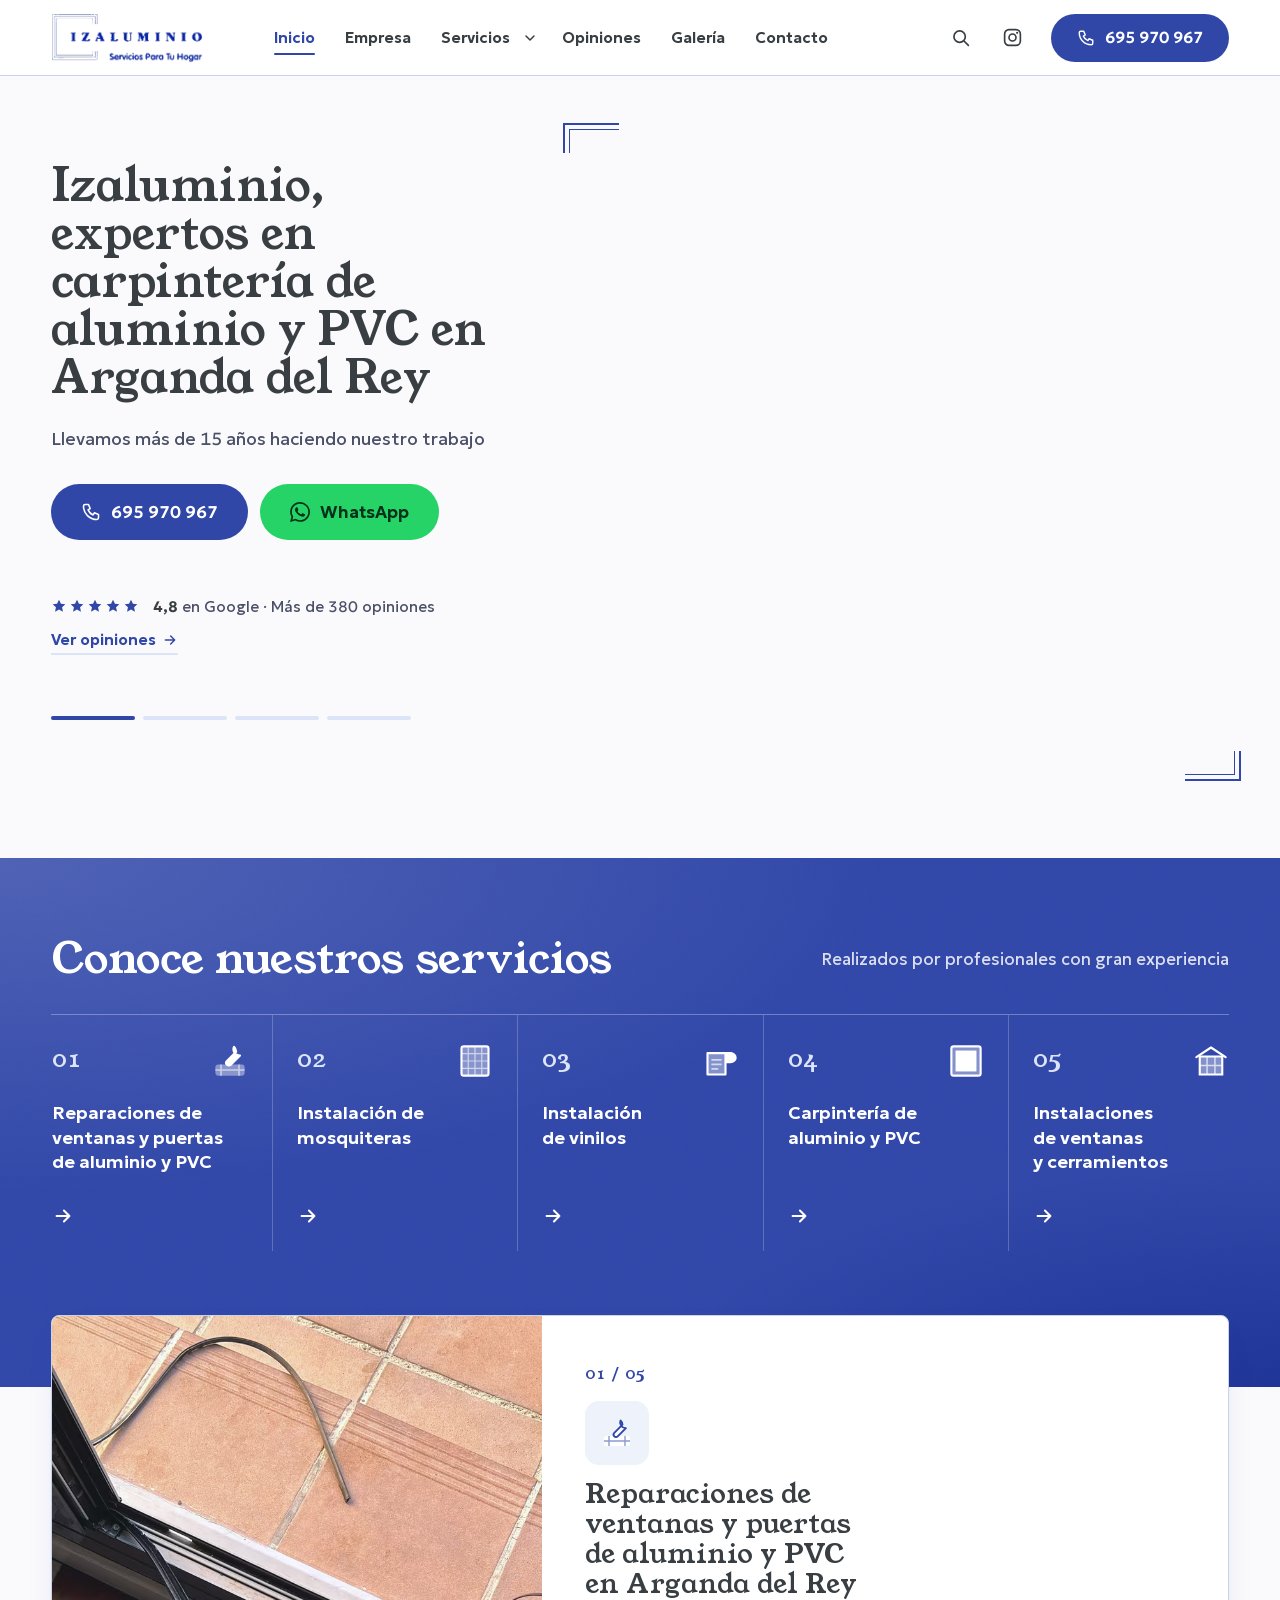
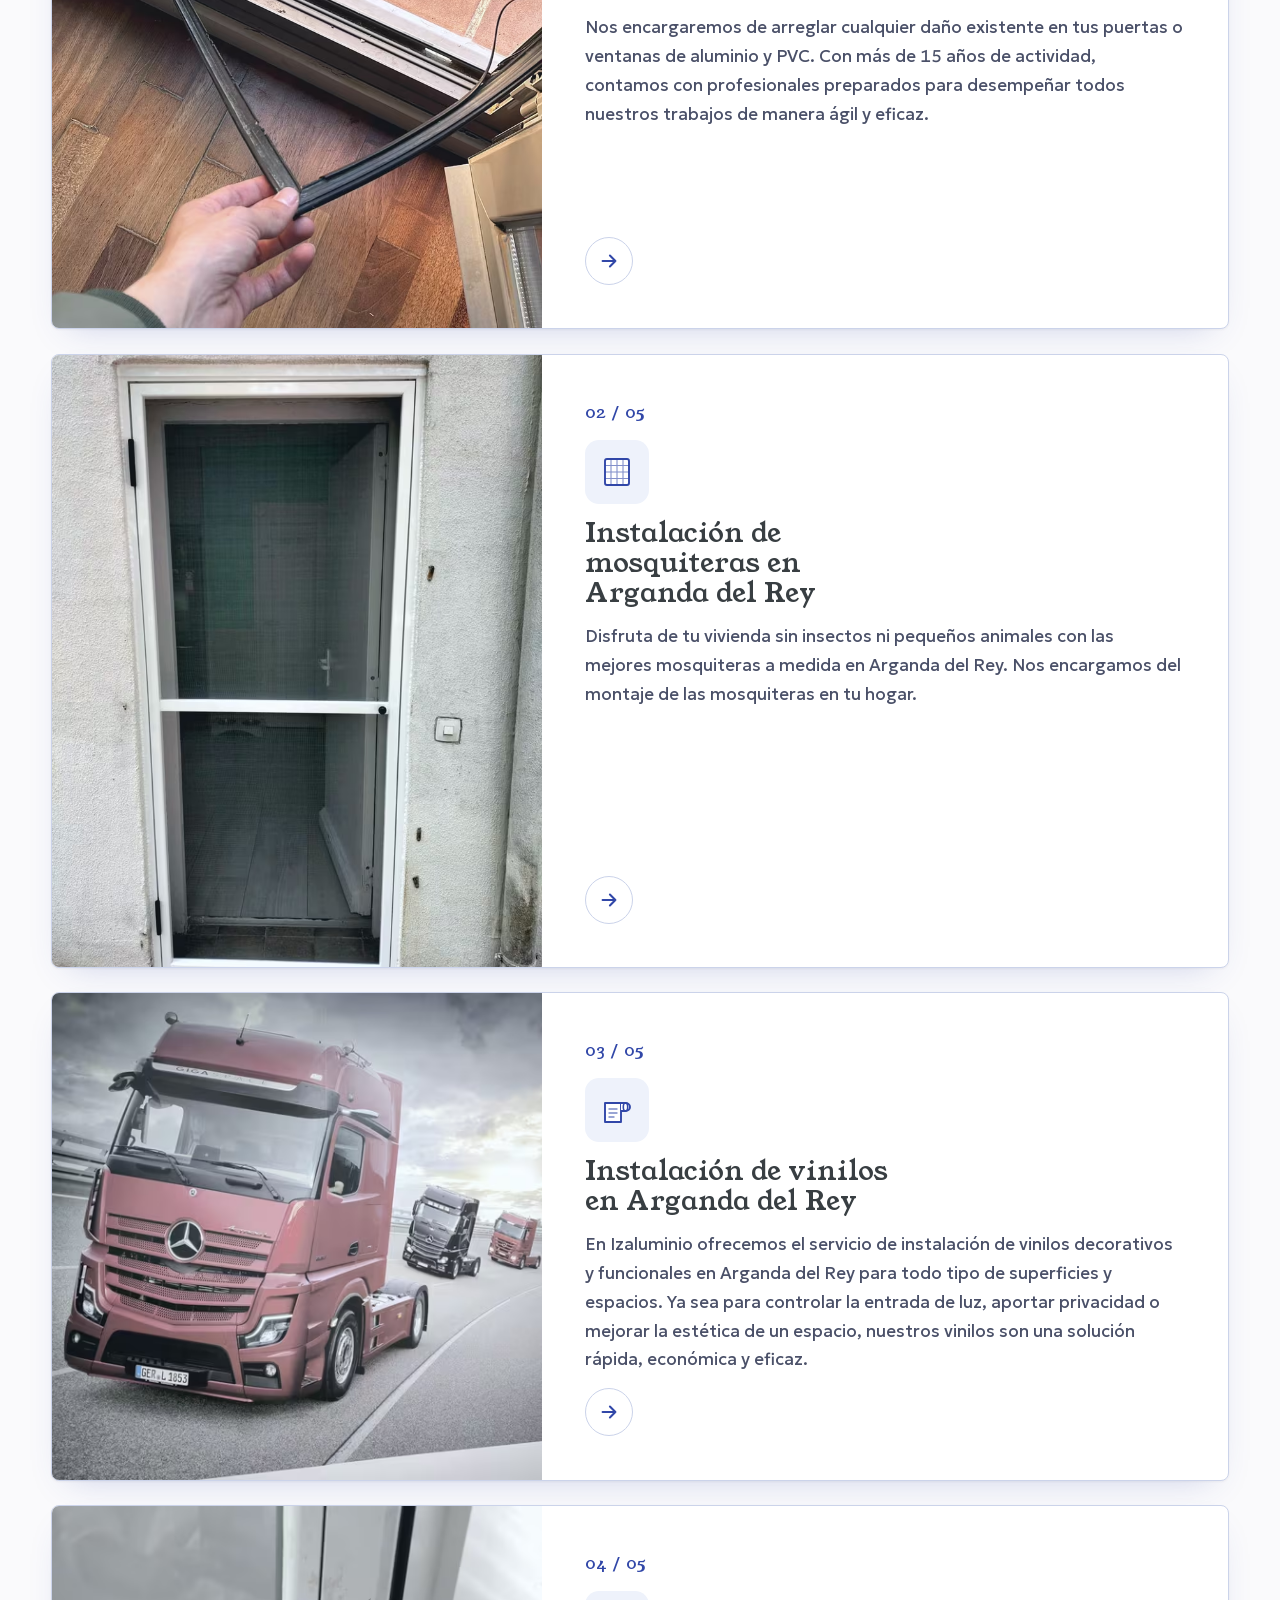
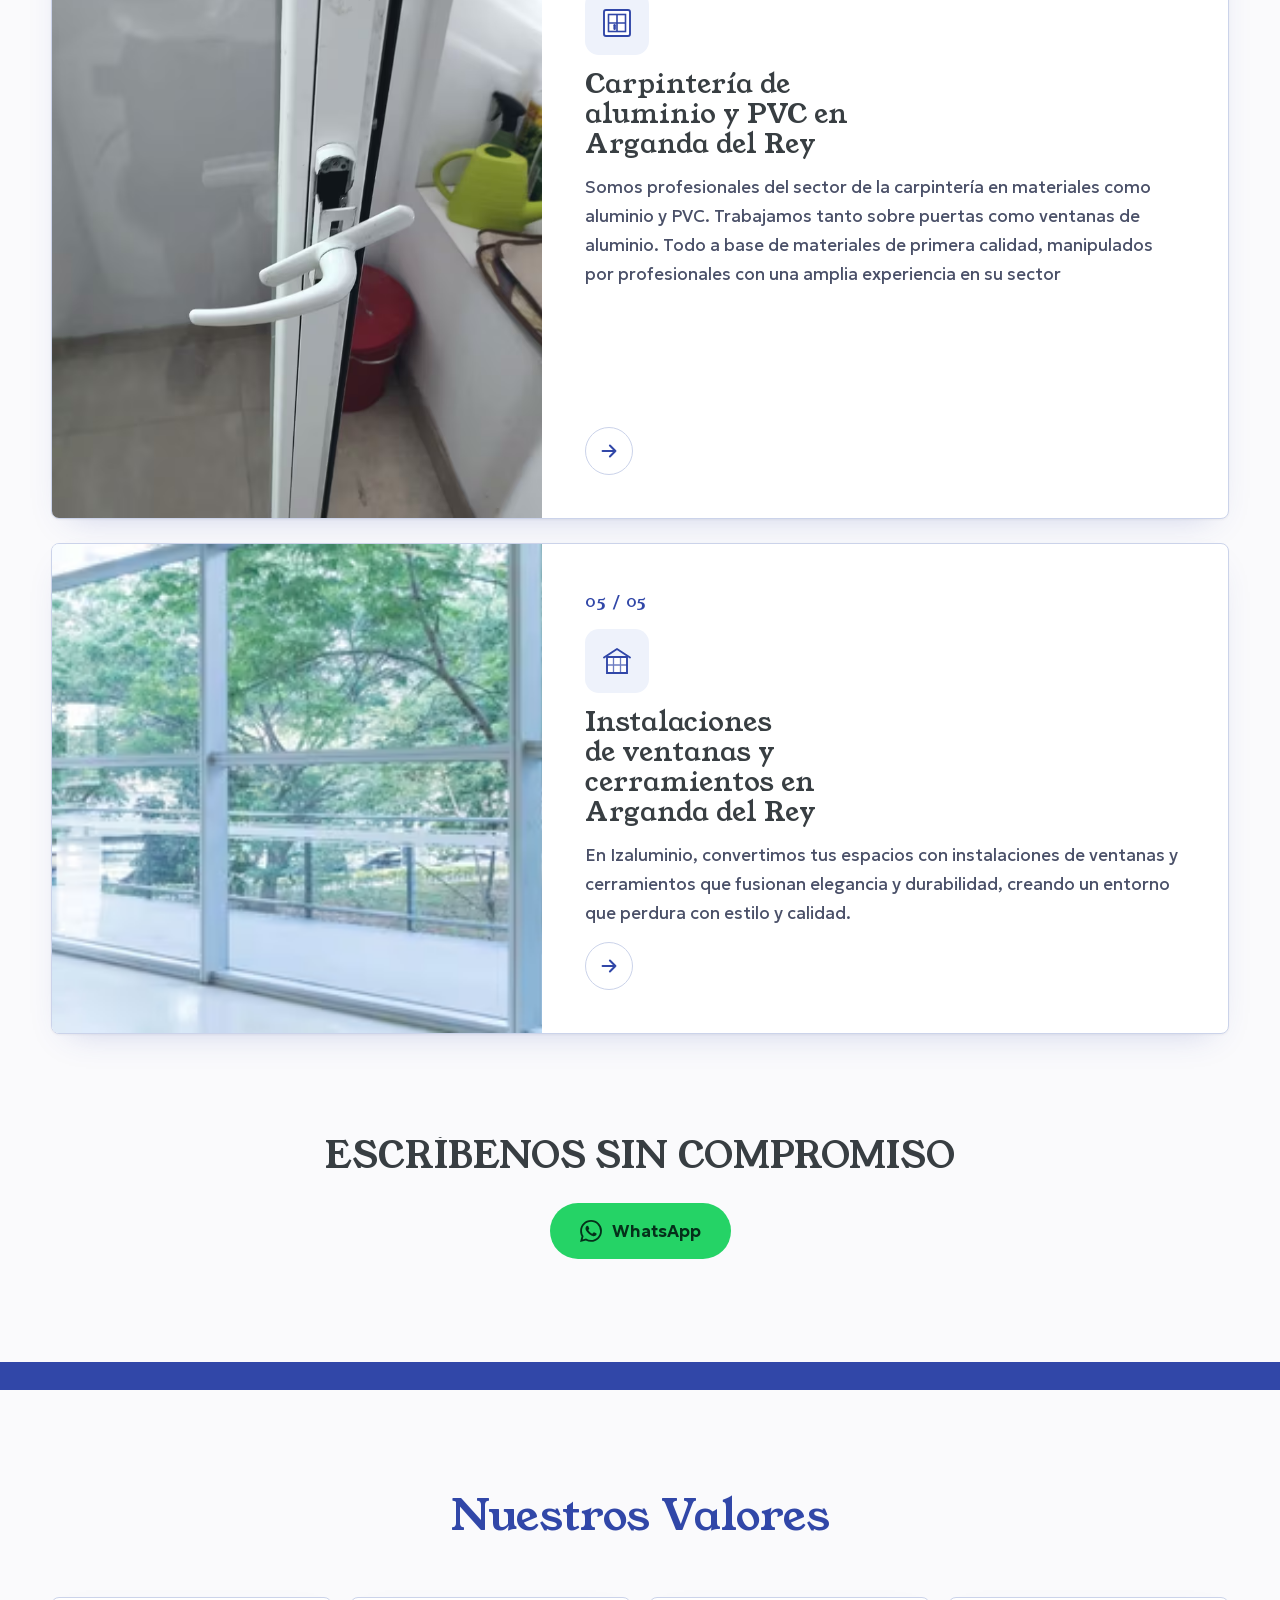
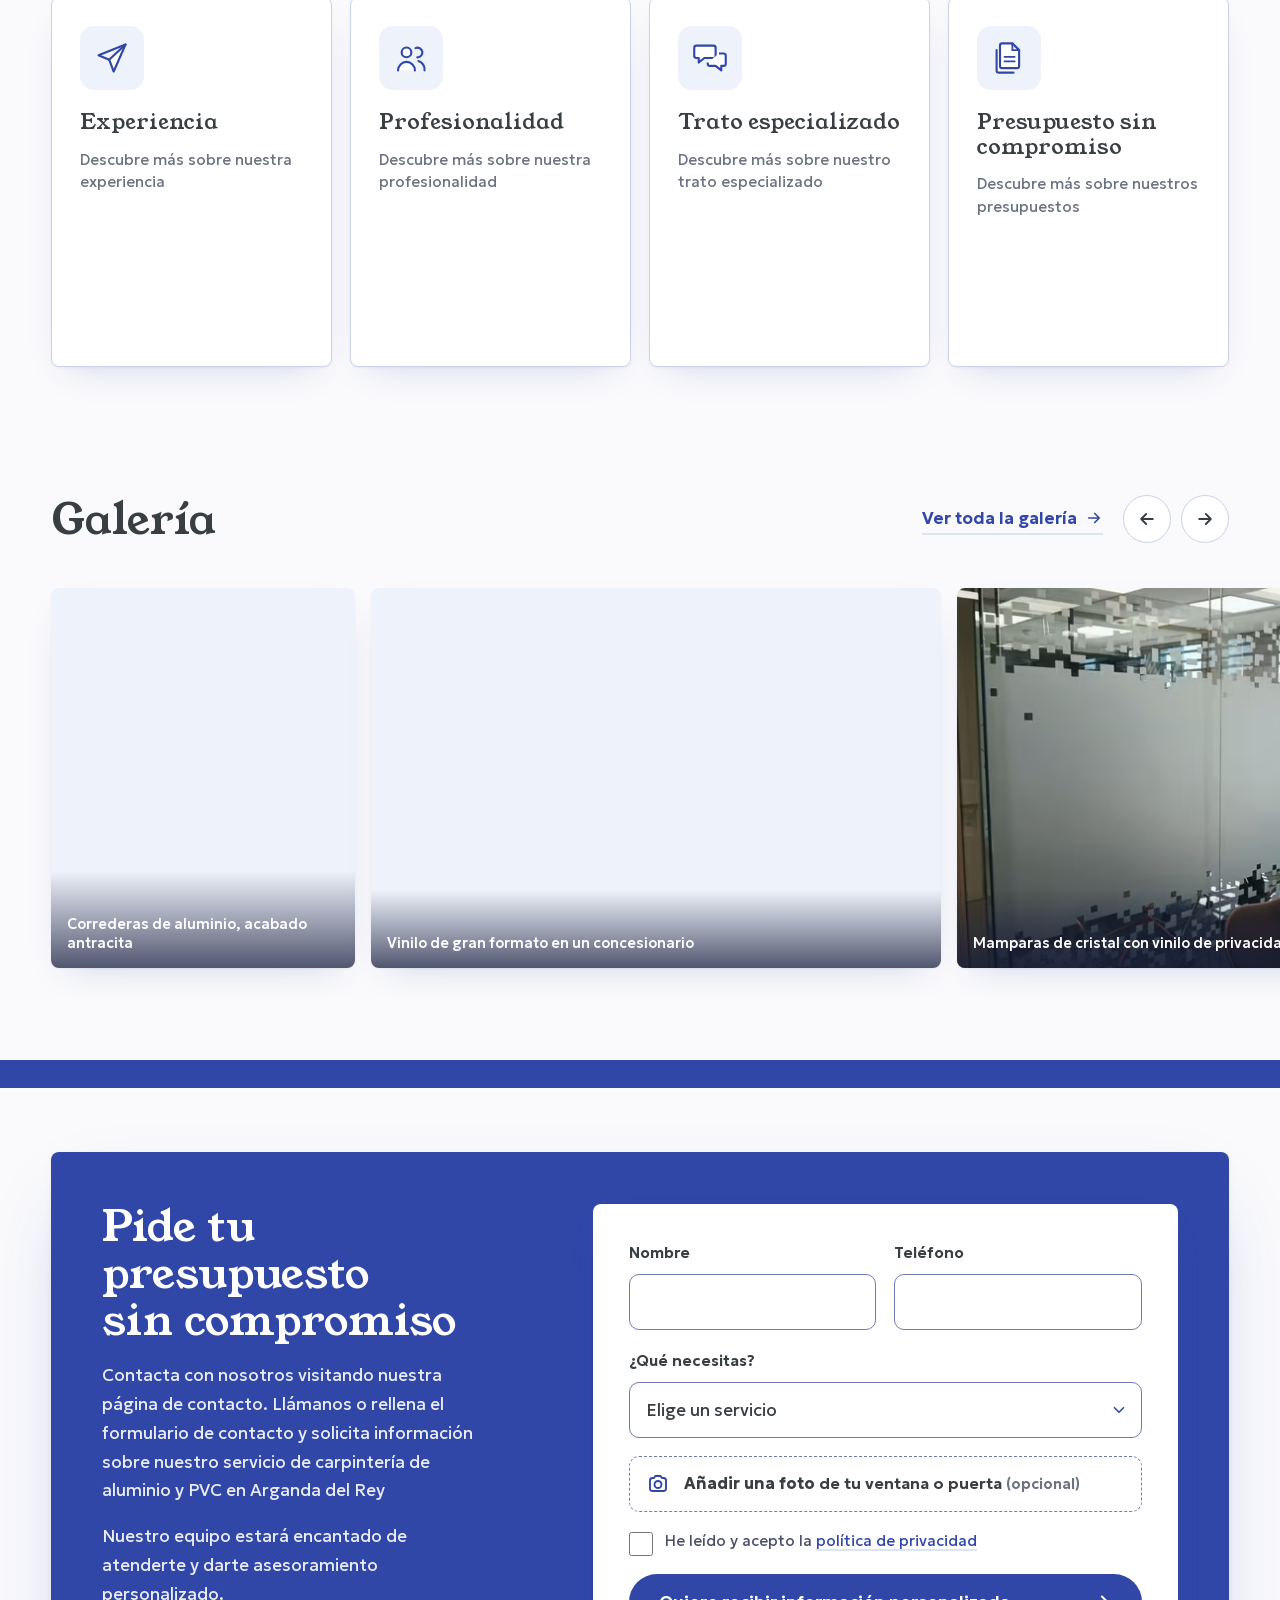
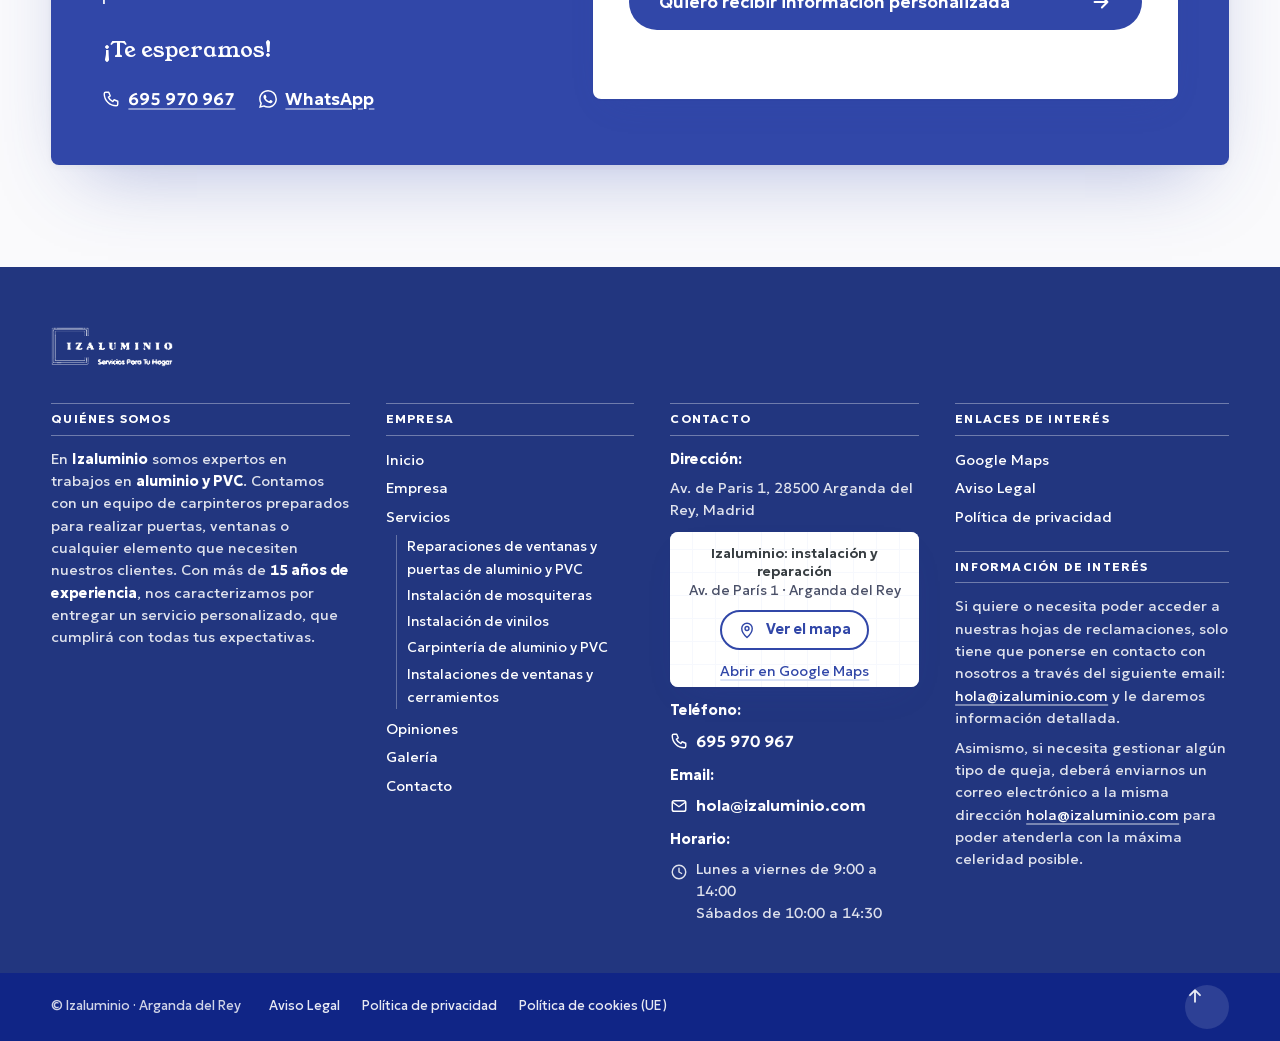
==== commit 2f71888a: "fix: hero con pase automático real, banda de servicios como índice, apilado desde 640 px - Hero: 5 s" ====
--- a/prototype/index.html
+++ b/prototype/index.html
@@ -193,31 +193,47 @@
         <h2 class="banda__titulo mascara" id="titulo-servicios">Conoce nuestros servicios</h2>
         <p class="banda__sub">Realizados por profesionales con gran experiencia</p>
       </div>
-      <nav class="banda__rejilla" aria-label="Ir a un servicio">
-        <a class="banda__tile revela" style="--n:0" href="#servicio-1">
-          <span class="banda__icono" aria-hidden="true"><svg width="30" height="30"><use href="#s-reparacion"/></svg></span>
+      <!-- Índice de servicios: cada entrada lleva a su tarjeta (01–05 es su posición en la pila) -->
+      <nav class="banda__indice" aria-label="Ir a un servicio">
+        <a class="banda__entrada revela" style="--n:0" href="#servicio-1">
+          <span class="banda__cima">
+            <span class="banda__num" aria-hidden="true">01</span>
+            <span class="banda__icono" aria-hidden="true"><svg width="36" height="36"><use href="#s-reparacion"/></svg></span>
+          </span>
           <span class="banda__nombre">Reparaciones de ventanas y puertas de aluminio y PVC</span>
-          <svg class="banda__flecha" width="20" height="20" aria-hidden="true"><use href="#i-der"/></svg>
+          <svg class="banda__flecha" width="22" height="22" aria-hidden="true"><use href="#i-der"/></svg>
         </a>
-        <a class="banda__tile revela" style="--n:1" href="#servicio-2">
-          <span class="banda__icono" aria-hidden="true"><svg width="30" height="30"><use href="#s-mosquitera"/></svg></span>
+        <a class="banda__entrada revela" style="--n:1" href="#servicio-2">
+          <span class="banda__cima">
+            <span class="banda__num" aria-hidden="true">02</span>
+            <span class="banda__icono" aria-hidden="true"><svg width="36" height="36"><use href="#s-mosquitera"/></svg></span>
+          </span>
           <span class="banda__nombre">Instalación de mosquiteras</span>
-          <svg class="banda__flecha" width="20" height="20" aria-hidden="true"><use href="#i-der"/></svg>
+          <svg class="banda__flecha" width="22" height="22" aria-hidden="true"><use href="#i-der"/></svg>
         </a>
-        <a class="banda__tile revela" style="--n:2" href="#servicio-3">
-          <span class="banda__icono" aria-hidden="true"><svg width="30" height="30"><use href="#s-vinilo"/></svg></span>
+        <a class="banda__entrada revela" style="--n:2" href="#servicio-3">
+          <span class="banda__cima">
+            <span class="banda__num" aria-hidden="true">03</span>
+            <span class="banda__icono" aria-hidden="true"><svg width="36" height="36"><use href="#s-vinilo"/></svg></span>
+          </span>
           <span class="banda__nombre">Instalación de vinilos</span>
-          <svg class="banda__flecha" width="20" height="20" aria-hidden="true"><use href="#i-der"/></svg>
+          <svg class="banda__flecha" width="22" height="22" aria-hidden="true"><use href="#i-der"/></svg>
         </a>
-        <a class="banda__tile revela" style="--n:3" href="#servicio-4">
-          <span class="banda__icono" aria-hidden="true"><svg width="30" height="30"><use href="#s-carpinteria"/></svg></span>
+        <a class="banda__entrada revela" style="--n:3" href="#servicio-4">
+          <span class="banda__cima">
+            <span class="banda__num" aria-hidden="true">04</span>
+            <span class="banda__icono" aria-hidden="true"><svg width="36" height="36"><use href="#s-carpinteria"/></svg></span>
+          </span>
           <span class="banda__nombre">Carpintería de aluminio y PVC</span>
-          <svg class="banda__flecha" width="20" height="20" aria-hidden="true"><use href="#i-der"/></svg>
+          <svg class="banda__flecha" width="22" height="22" aria-hidden="true"><use href="#i-der"/></svg>
         </a>
-        <a class="banda__tile revela" style="--n:4" href="#servicio-5">
-          <span class="banda__icono" aria-hidden="true"><svg width="30" height="30"><use href="#s-cerramiento"/></svg></span>
+        <a class="banda__entrada revela" style="--n:4" href="#servicio-5">
+          <span class="banda__cima">
+            <span class="banda__num" aria-hidden="true">05</span>
+            <span class="banda__icono" aria-hidden="true"><svg width="36" height="36"><use href="#s-cerramiento"/></svg></span>
+          </span>
           <span class="banda__nombre">Instalaciones de ventanas y cerramientos</span>
-          <svg class="banda__flecha" width="20" height="20" aria-hidden="true"><use href="#i-der"/></svg>
+          <svg class="banda__flecha" width="22" height="22" aria-hidden="true"><use href="#i-der"/></svg>
         </a>
       </nav>
     </div>
--- a/prototype/assets/css/home.css
+++ b/prototype/assets/css/home.css
@@ -136,37 +136,81 @@
 .hero__cortina.is-salto{transition:none!important}
 html:not(.js) .hero__cortina{display:none}
 
-/* ---------- BANDA AZUL: "Conoce nuestros servicios" + cinco accesos ---------- */
-.banda{background:var(--azul);color:#fff;margin-top:clamp(56px,7vw,104px);padding-block:clamp(48px,6vw,88px) clamp(48px,6vw,80px)}
-.banda__cabecera{display:grid;gap:12px 48px}
+/* ---------- BANDA AZUL: "Conoce nuestros servicios" como índice ----------
+   Un índice de catálogo, no una rejilla de cajas: cinco entradas separadas
+   por filetes, con su posición en la pila (01–05), el icono en línea y el
+   nombre. Al pasar el cursor, un panel de luz sube desde abajo (el mismo
+   gesto de descorrer de toda la web). La primera tarjeta de servicio sale
+   solapada de la banda. Luz que entra por la esquina superior izquierda. */
+.servicios{--solape:72px}
+@media (max-width:899px){ .servicios{--solape:44px} }
+.banda{
+  position:relative;isolation:isolate;color:#fff;
+  margin-top:clamp(56px,7vw,104px);
+  padding-block:clamp(48px,6vw,88px) calc(clamp(40px,5vw,72px) + var(--solape));
+  background:
+    radial-gradient(120% 110% at 0% 0%,rgba(255,255,255,.14),rgba(255,255,255,0) 58%),
+    radial-gradient(80% 70% at 100% 100%,rgba(16,37,134,.55),rgba(16,37,134,0) 60%),
+    var(--azul);
+}
+.banda::before{ /* grano fino para que el azul no sea un vector plano */
+  content:'';position:absolute;inset:0;z-index:-1;pointer-events:none;opacity:.07;mix-blend-mode:overlay;
+  background-image:url("data:image/svg+xml,%3Csvg xmlns='http://www.w3.org/2000/svg' width='160' height='160'%3E%3Cfilter id='n'%3E%3CfeTurbulence type='fractalNoise' baseFrequency='.9' numOctaves='2' stitchTiles='stitch'/%3E%3C/filter%3E%3Crect width='100%25' height='100%25' filter='url(%23n)'/%3E%3C/svg%3E");
+}
+.banda__cabecera{
+  display:grid;gap:12px 48px;
+  padding-bottom:clamp(22px,2.6vw,32px);border-bottom:1px solid rgba(255,255,255,.3);
+}
 @media (min-width:900px){ .banda__cabecera{grid-template-columns:minmax(0,7fr) minmax(0,5fr);align-items:end} }
 .banda__titulo{color:#fff}
-.banda__sub{font-family:var(--display);font-size:clamp(1.25rem,1.7vw,1.6rem);line-height:1.3;color:rgba(255,255,255,.92)}
-@media (min-width:900px){ .banda__sub{text-align:right;padding-bottom:8px} }
-.banda__rejilla{display:grid;gap:14px;margin-top:clamp(32px,4vw,56px);grid-template-columns:repeat(2,minmax(0,1fr))}
-@media (min-width:700px){ .banda__rejilla{grid-template-columns:repeat(3,minmax(0,1fr))} }
-@media (min-width:1024px){ .banda__rejilla{grid-template-columns:repeat(5,minmax(0,1fr))} }
-.banda__tile{
-  position:relative;isolation:isolate;overflow:hidden;
-  display:flex;flex-direction:column;gap:18px;min-height:200px;padding:22px 20px 20px;
-  border:1px solid rgba(255,255,255,.28);border-radius:var(--r-tarjeta);background:rgba(255,255,255,.06);
+.banda__sub{font-size:clamp(1.05rem,1.25vw,1.2rem);line-height:1.5;color:rgba(255,255,255,.82);max-width:34ch}
+@media (min-width:900px){ .banda__sub{text-align:right;justify-self:end;padding-bottom:10px} }
+
+/* Las entradas: lista en móvil y tableta, cinco columnas en escritorio */
+.banda__indice{display:grid}
+.banda__entrada{
+  position:relative;isolation:isolate;
+  display:grid;grid-template-columns:auto 1fr auto;align-items:center;gap:16px 18px;
+  padding:18px 0;border-bottom:1px solid rgba(255,255,255,.22);
   color:#fff;text-decoration:none;
-  transition:transform var(--t-corto) var(--ease);
-}
-.banda__tile::after{content:'';position:absolute;inset:0;z-index:-1;background:#fff;opacity:0;transition:opacity var(--t-corto) var(--ease)}
-.banda__tile:hover,.banda__tile:focus-visible{transform:translateY(-4px)}
-.banda__tile:hover::after,.banda__tile:focus-visible::after{opacity:.12}
-.banda__tile:focus-visible{outline-color:#fff}
-.banda__tile:active{transform:translateY(-2px) scale(.98)}
-.banda__icono{--duo:var(--cielo);display:grid;place-items:center;width:56px;height:56px;border-radius:14px;background:#fff;color:var(--azul)}
-.banda__nombre{font-weight:600;font-size:1rem;line-height:1.35;text-wrap:balance}
-.banda__flecha{margin-top:auto;align-self:flex-end;transition:transform var(--t-corto) var(--ease)}
-.banda__tile:hover .banda__flecha{transform:translateX(4px)}
-@media (max-width:599px){ .banda__tile{min-height:0;gap:12px;padding:16px} .banda__icono{width:44px;height:44px} .banda__icono svg{width:24px;height:24px} .banda__nombre{font-size:.9rem} }
+}
+.banda__entrada:focus-visible{outline-color:#fff;outline-offset:4px}
+.banda__cima{display:contents}
+.banda__num{font-family:var(--display);font-size:1.25rem;line-height:1;color:var(--cielo-2);min-width:2.2ch;transition:color var(--t-corto) var(--ease)}
+.banda__icono{--duo:rgba(255,255,255,.4);display:grid;place-items:center;color:#fff}
+.banda__nombre{font-weight:600;font-size:1.0625rem;line-height:1.35;text-wrap:balance}
+.banda__flecha{flex:none;transition:transform var(--t-corto) var(--ease)}
+.banda__entrada:hover .banda__flecha,.banda__entrada:focus-visible .banda__flecha{transform:translateX(4px)}
+.banda__entrada:hover .banda__num,.banda__entrada:focus-visible .banda__num{color:#fff}
+.banda__entrada:active{transform:translateY(1px)}
+@media (max-width:1023px){
+  .banda__entrada{grid-template-columns:auto auto 1fr auto}
+  .banda__icono svg{width:28px;height:28px}
+}
+@media (min-width:1024px){
+  .banda__indice{grid-template-columns:repeat(5,minmax(0,1fr));margin-inline:-24px}
+  .banda__entrada{
+    display:flex;flex-direction:column;align-items:flex-start;gap:22px;
+    min-height:236px;padding:28px 24px 24px;border-bottom:0;
+    border-left:1px solid rgba(255,255,255,.22);
+  }
+  .banda__entrada:first-child{border-left-color:transparent}
+  .banda__cima{display:flex;width:100%;align-items:flex-start;justify-content:space-between}
+  .banda__num{font-size:1.5rem;padding-top:4px}
+  .banda__nombre{font-size:1.125rem;max-width:15ch}
+  .banda__flecha{margin-top:auto}
+  /* El panel de luz sube desde abajo al pasar el cursor */
+  .banda__entrada::before{
+    content:'';position:absolute;inset:0;z-index:-1;background:rgba(255,255,255,.1);
+    transform:scaleY(0);transform-origin:bottom;
+    transition:transform var(--t-medio) var(--ease);
+  }
+  .banda__entrada:hover::before,.banda__entrada:focus-visible::before{transform:scaleY(1)}
+}
 
 /* ---------- SERVICIOS: cinco tarjetas que se apilan al hacer scroll (escritorio) ---------- */
 .servicios{background:var(--fondo)}
-.pila{display:grid;gap:24px;padding-top:clamp(48px,6vw,88px);counter-reset:tarjeta}
+.pila{position:relative;display:grid;gap:24px;margin-top:calc(-1 * var(--solape));counter-reset:tarjeta}
 .tarjeta{
   position:relative;display:grid;
   background:var(--blanco);border:1px solid var(--linea);border-radius:var(--r-tarjeta);
@@ -209,17 +253,26 @@
 .tarjeta__mas:hover,.tarjeta__mas:focus-visible{background:var(--azul);color:#fff;border-color:var(--azul);transform:translateX(4px)}
 .tarjeta__mas:active{transform:translateX(4px) scale(.94)}
 
-/* Apilado solo en escritorio con altura suficiente; en móvil, flujo normal */
-@media (min-width:1024px) and (min-height:760px){
+/* Apilado en escritorio desde 640 px de alto (760 dejaba fuera a muchos
+   portátiles Windows con escala 125 % o barra de marcadores); en móvil, flujo normal */
+@media (min-width:1024px) and (min-height:640px){
   .pila{gap:0}
   .tarjeta{
-    position:sticky;top:calc(var(--cab-alto) + 24px + var(--n,0) * 14px);
+    position:sticky;top:calc(var(--cab-alto) + 24px + var(--n,0) * 12px);
     margin-bottom:24px;max-height:calc(100svh - var(--cab-alto) - 96px);
     will-change:transform;
   }
   .tarjeta:last-child{margin-bottom:0}
   .tarjeta.is-cubierta{pointer-events:none}
-  .tarjeta__foto{max-height:calc(100svh - var(--cab-alto) - 98px)}
+  .tarjeta__foto{min-height:0;max-height:calc(100svh - var(--cab-alto) - 98px)}
+}
+/* Pantallas bajas: el cuerpo de la tarjeta se compacta para caber entero */
+@media (min-width:1024px) and (min-height:640px) and (max-height:799px){
+  .tarjeta__cuerpo{padding:24px 36px;gap:10px}
+  .tarjeta__icono{width:48px;height:48px}
+  .tarjeta__icono svg{width:26px;height:26px}
+  .tarjeta__titulo{font-size:1.5rem}
+  .tarjeta p{font-size:1rem;line-height:1.55}
 }
 
 .escribenos{text-align:center;padding-block:clamp(64px,8vw,120px)}
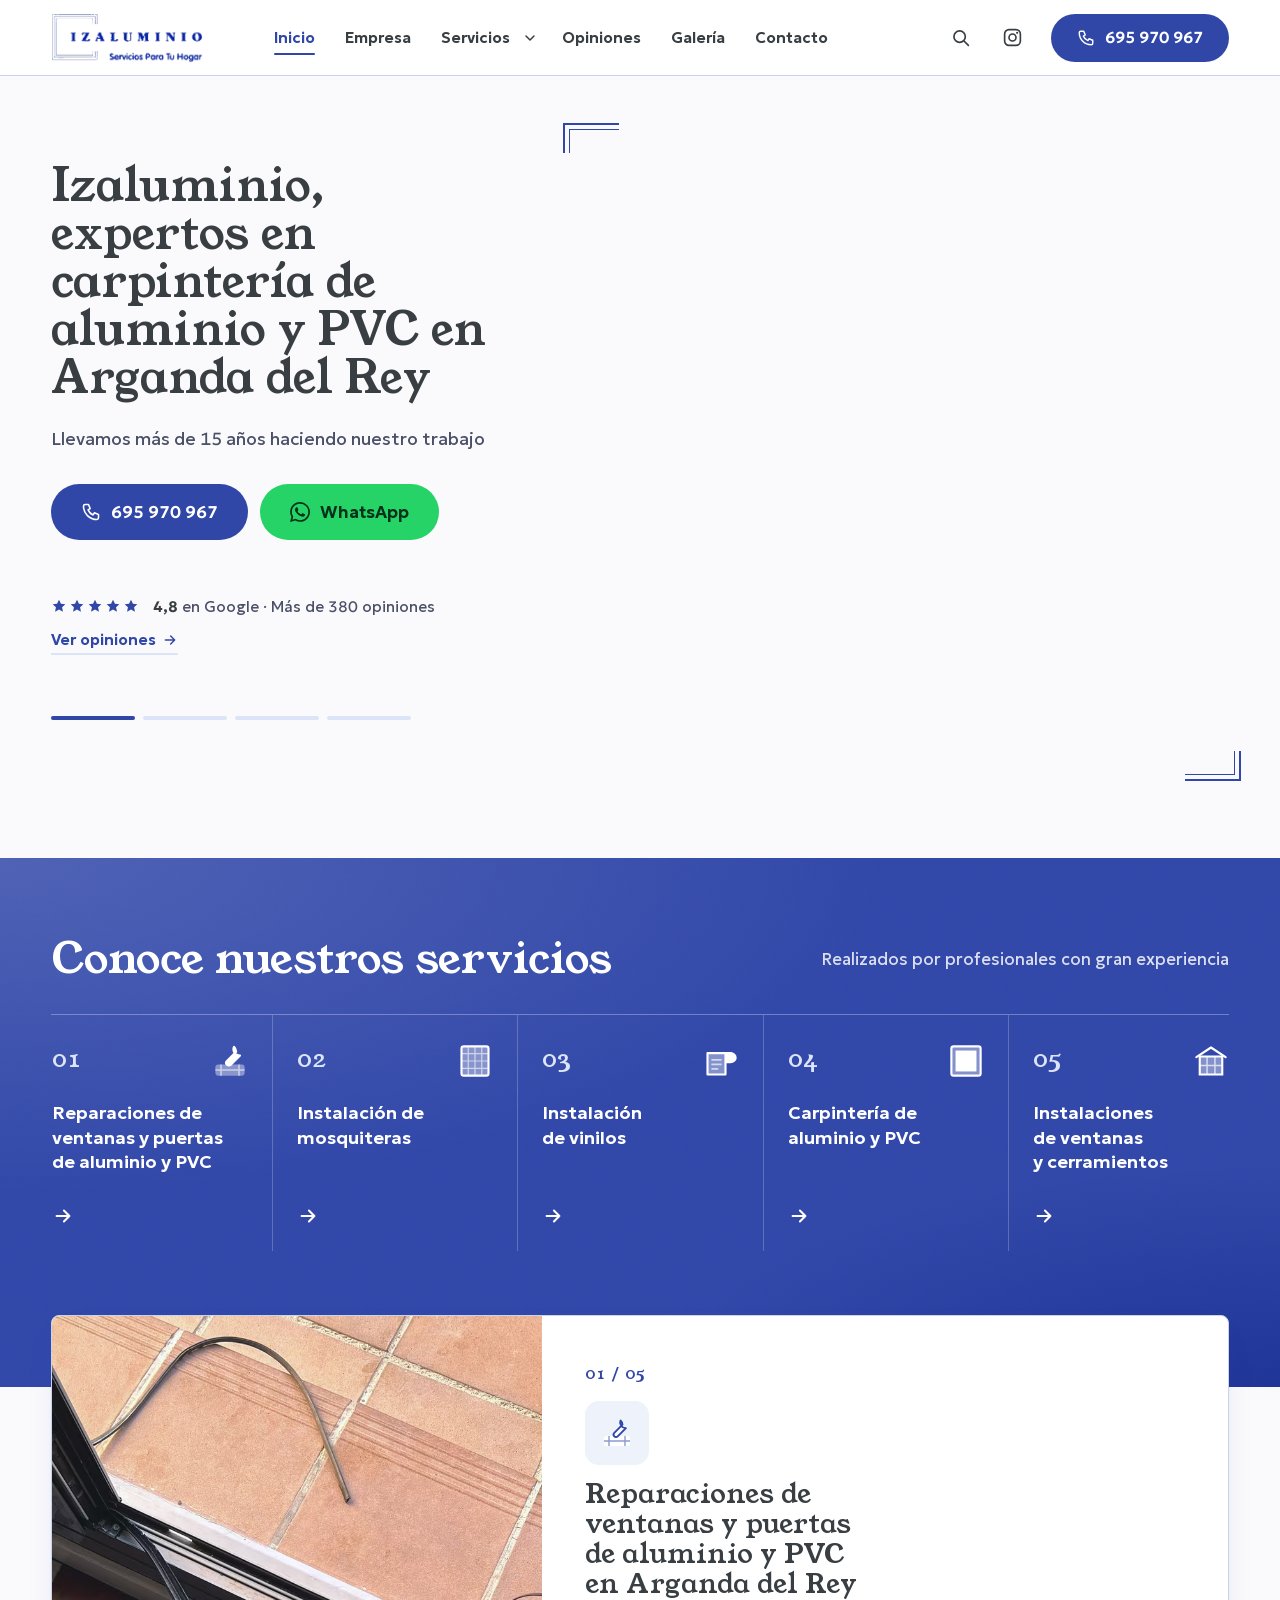
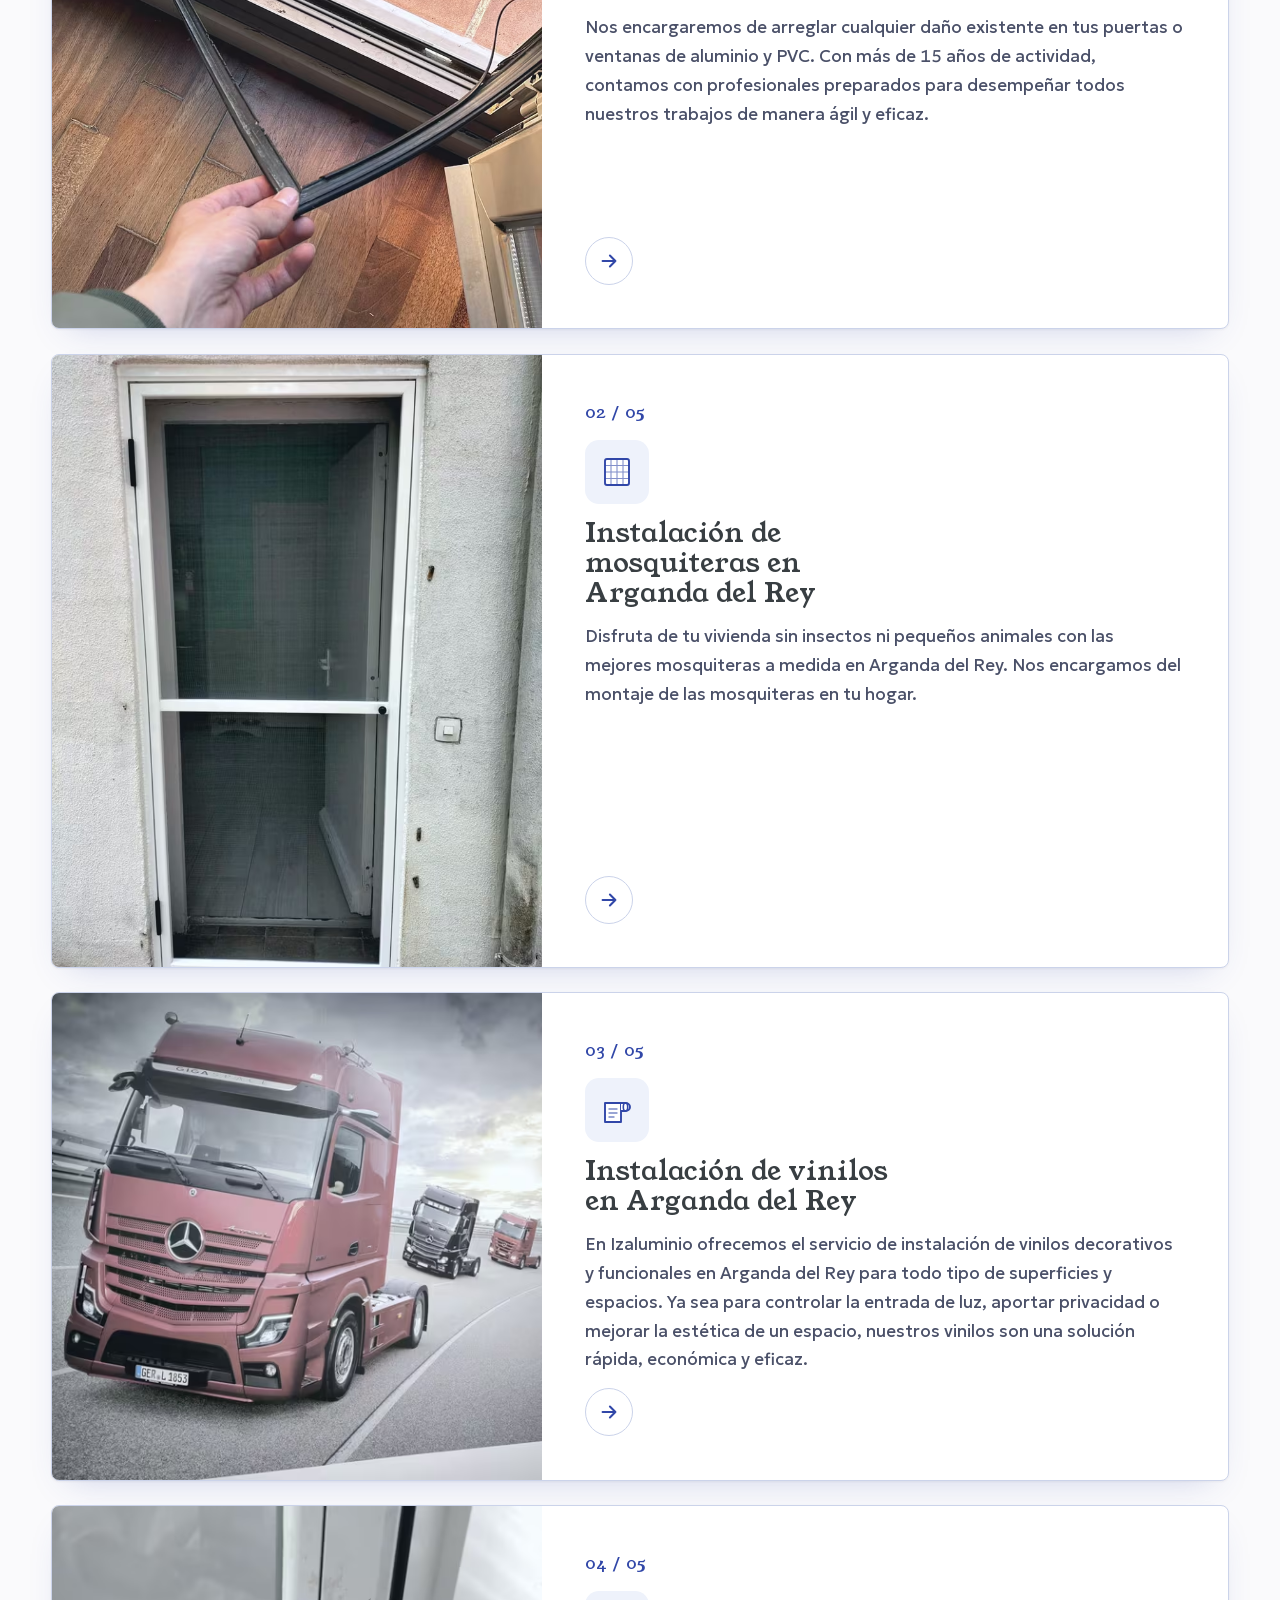
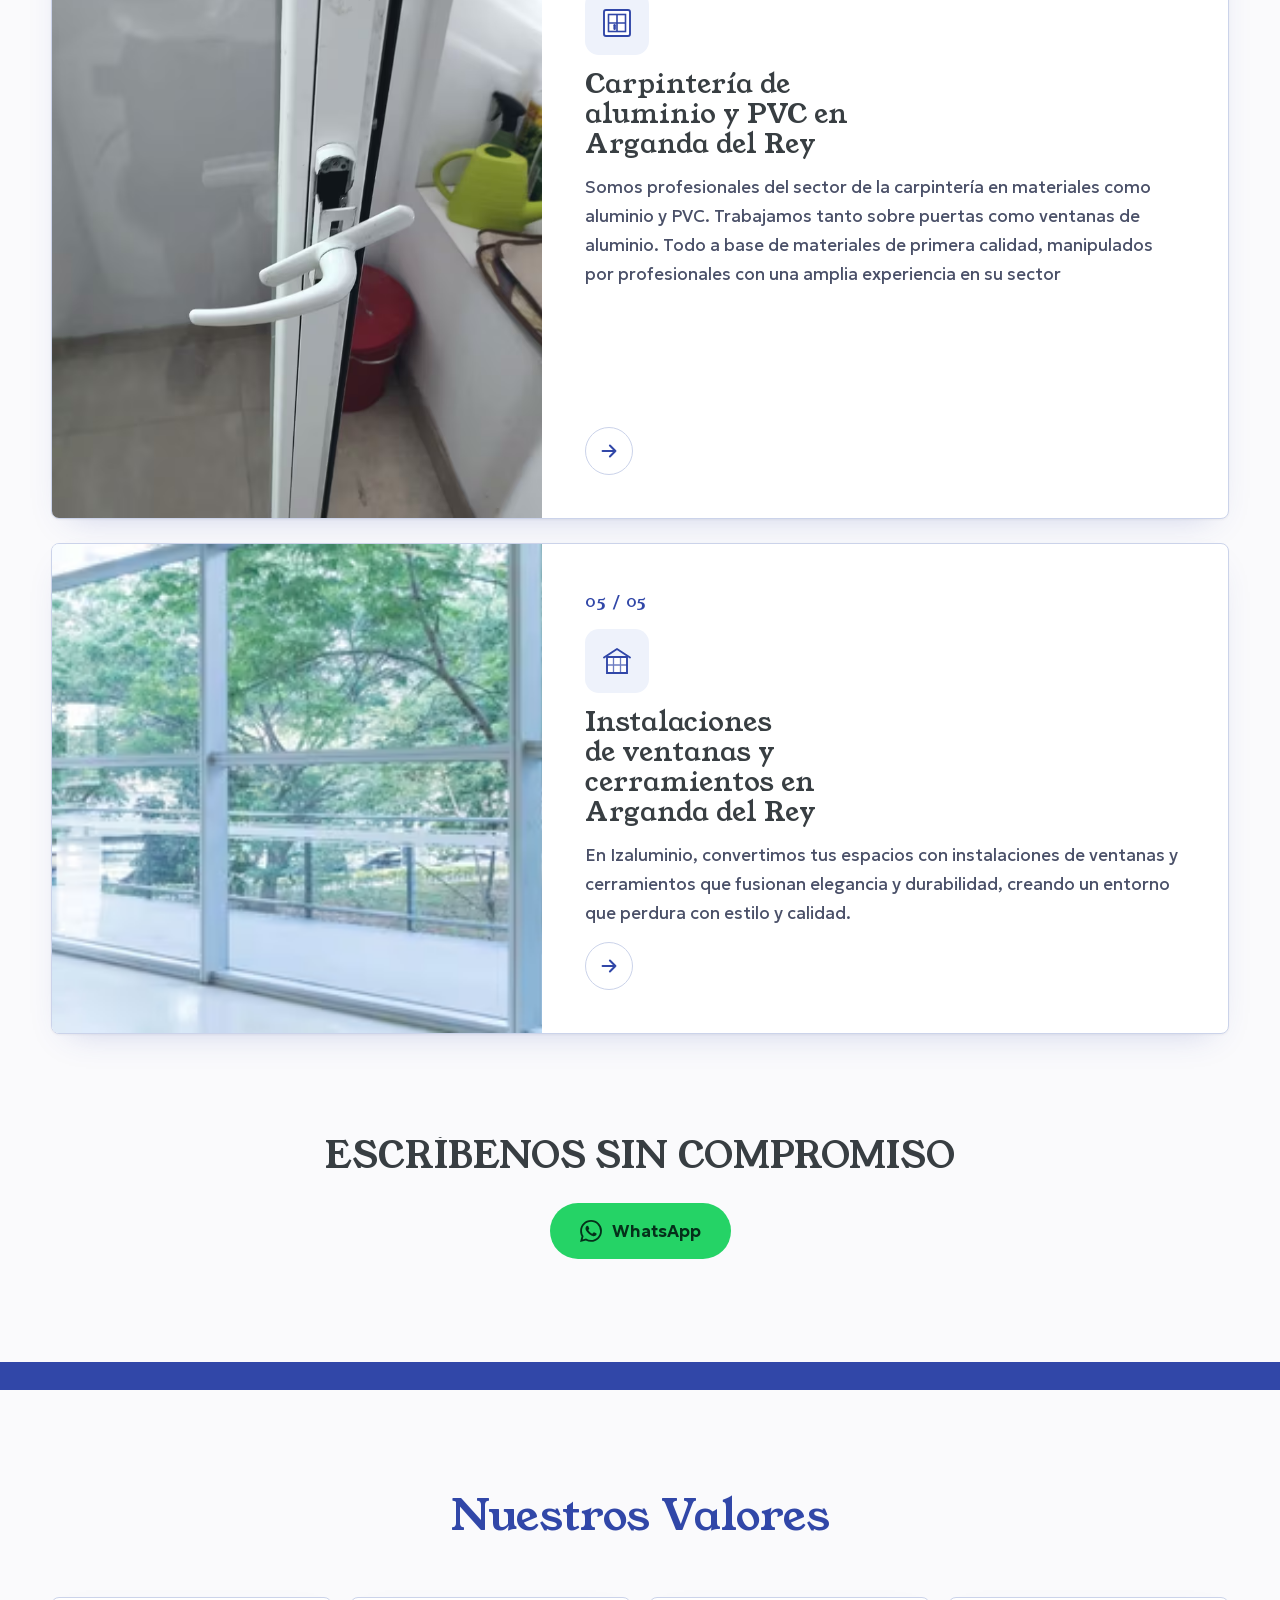
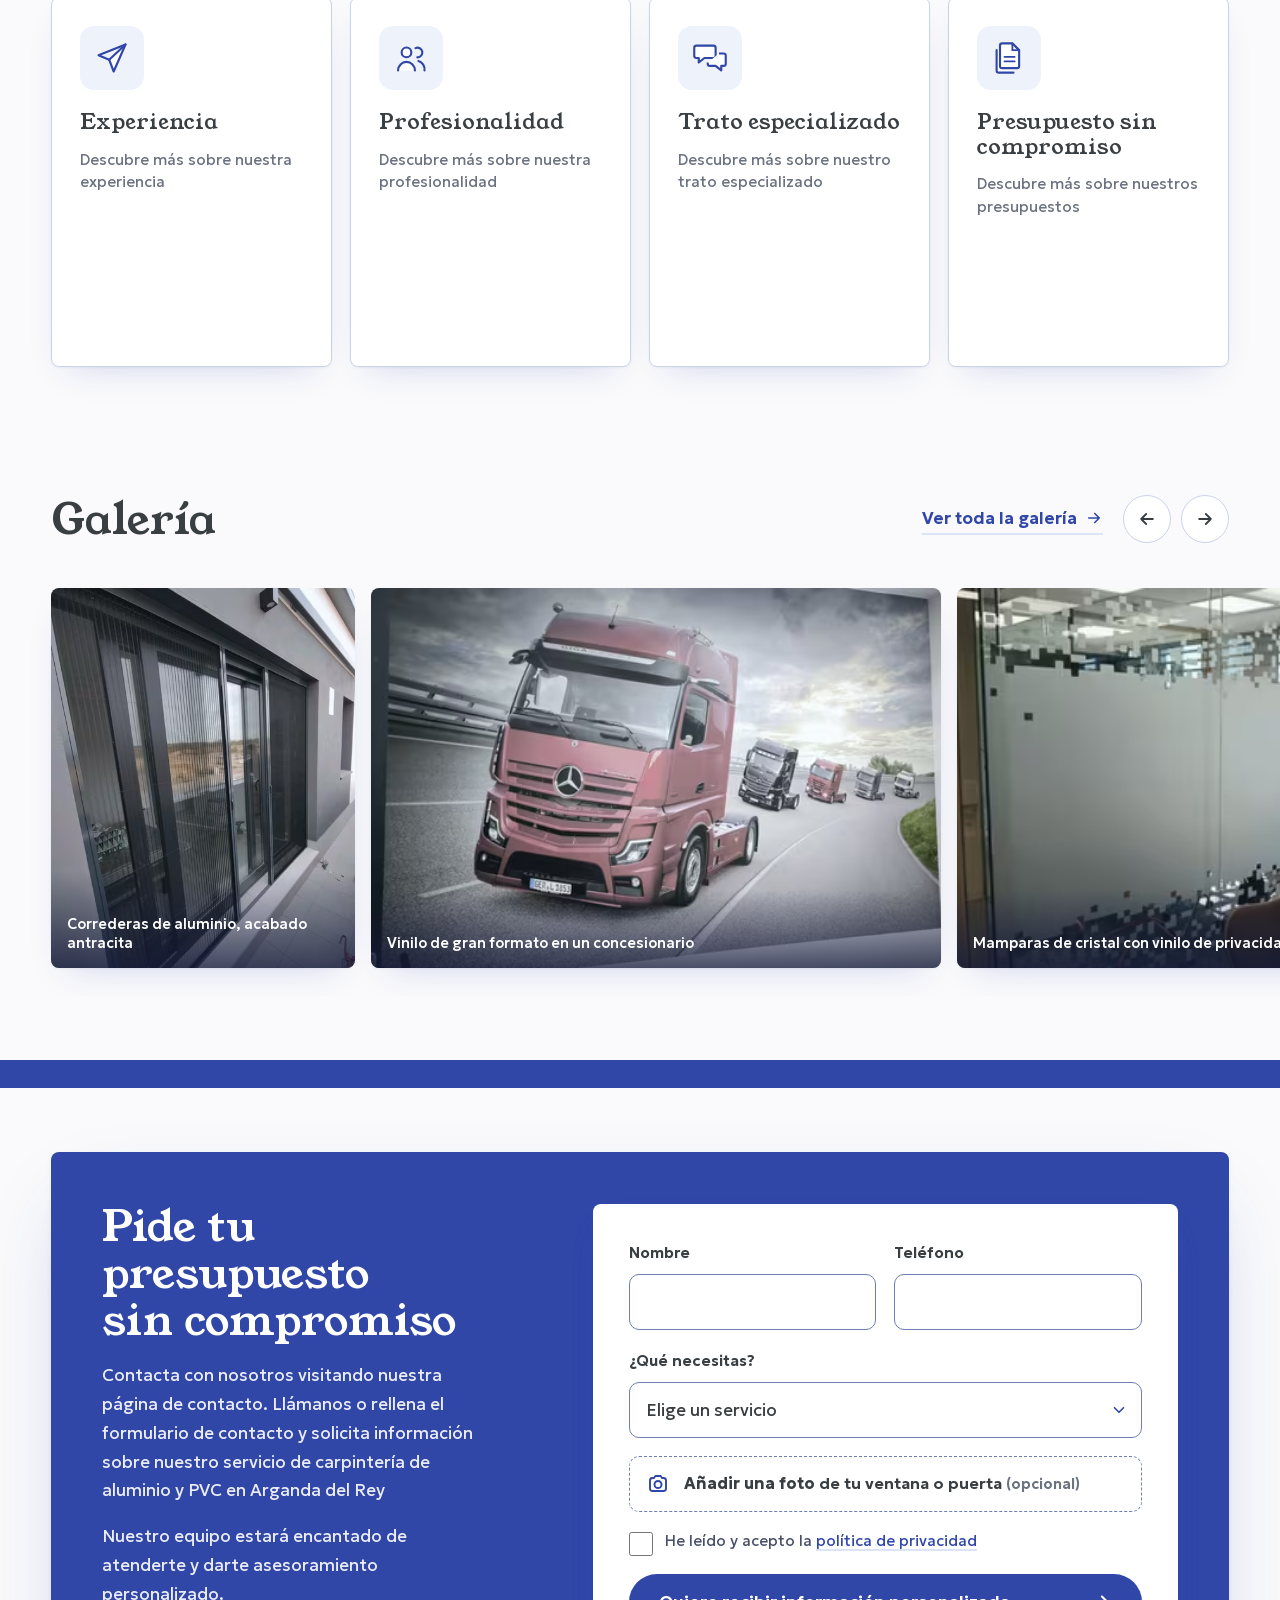
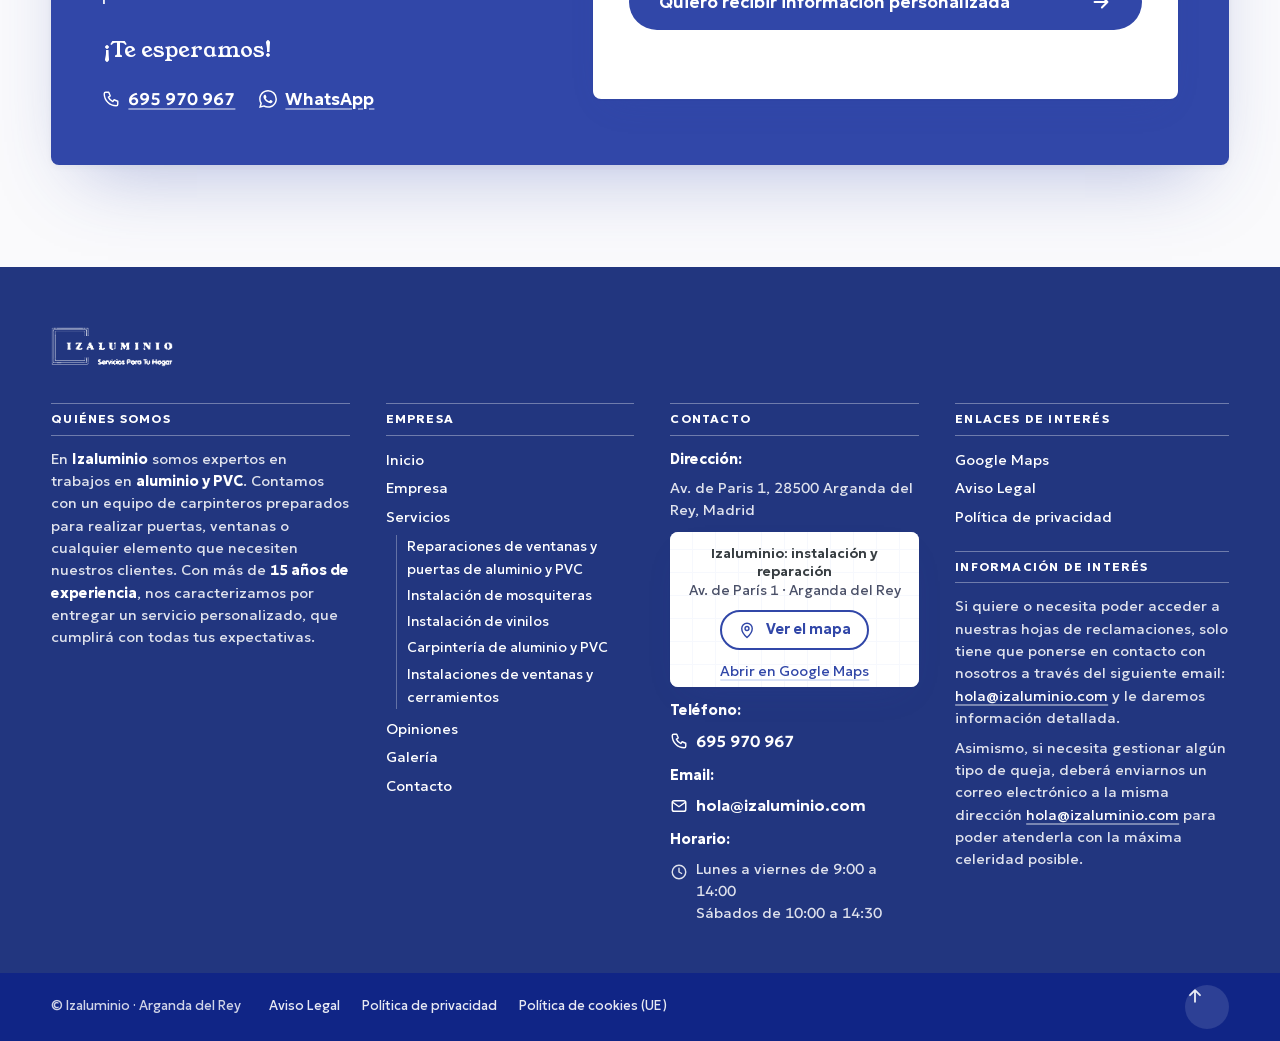
==== commit 5181b412: "feat: la propuesta caduca a los 10 días de su envío (7-sep → visible hasta el 16-sep) Se envió el 7-" ====
--- a/prototype/index.html
+++ b/prototype/index.html
@@ -2,6 +2,17 @@
 <html lang="es">
 <head>
 <meta charset="UTF-8">
+<script>
+  /* Caducidad: la propuesta se ve 10 días desde su envío (7-sep-2026; el día de envío cuenta), hasta el 16-sep-2026
+     a las 23:59 de Madrid. Desde entonces, caducada.html. En local no caduca; ?caducada lo simula. */
+  (function () {
+    var fin = Date.UTC(2026, 8, 16, 22, 0);   // 17-sep-2026 00:00 en Madrid
+    if (/[?&]caducada\b/.test(location.search) || (/github\.io$/.test(location.hostname) && Date.now() >= fin)) {
+      document.documentElement.style.display = 'none';
+      location.replace('caducada.html');
+    }
+  })();
+</script>
 <script>document.documentElement.classList.add('js')</script>
 <meta name="viewport" content="width=device-width, initial-scale=1">
 <title>Carpintería de aluminio y PVC en Arganda del Rey | Izaluminio</title>
